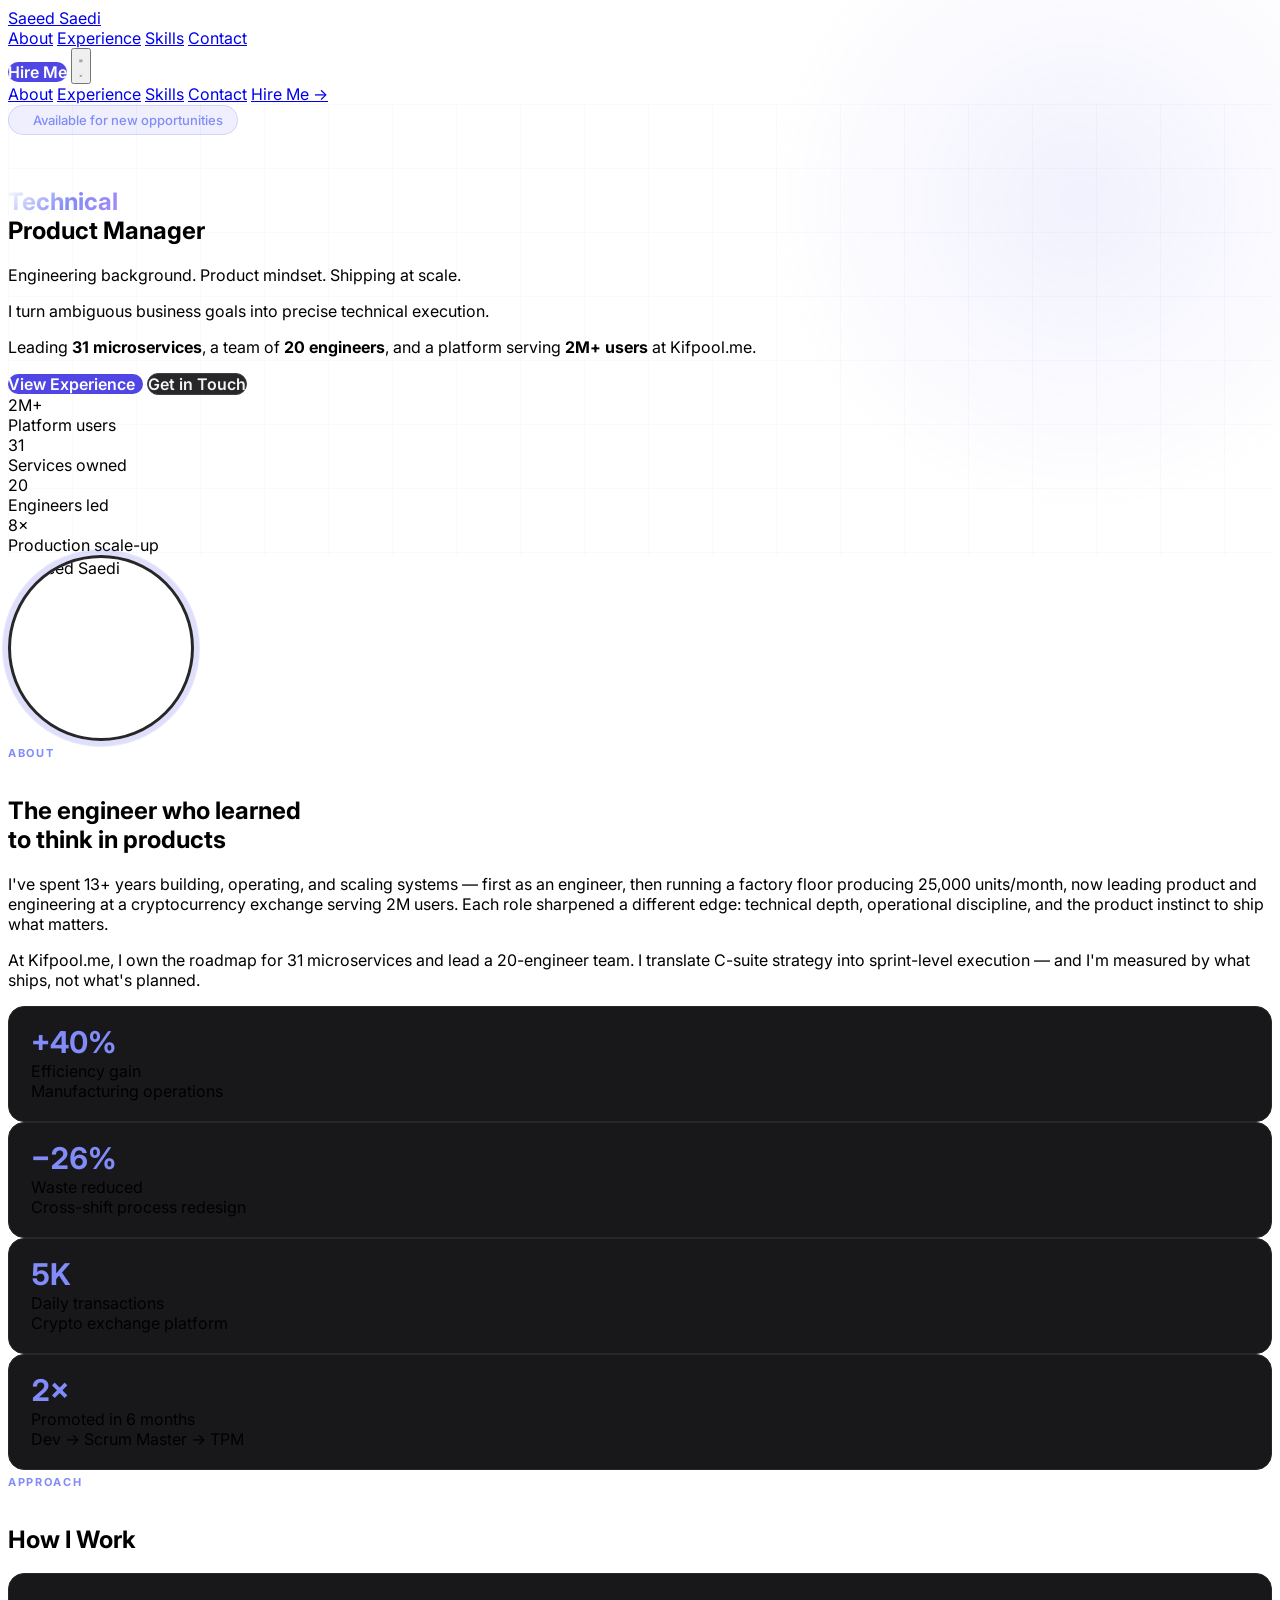
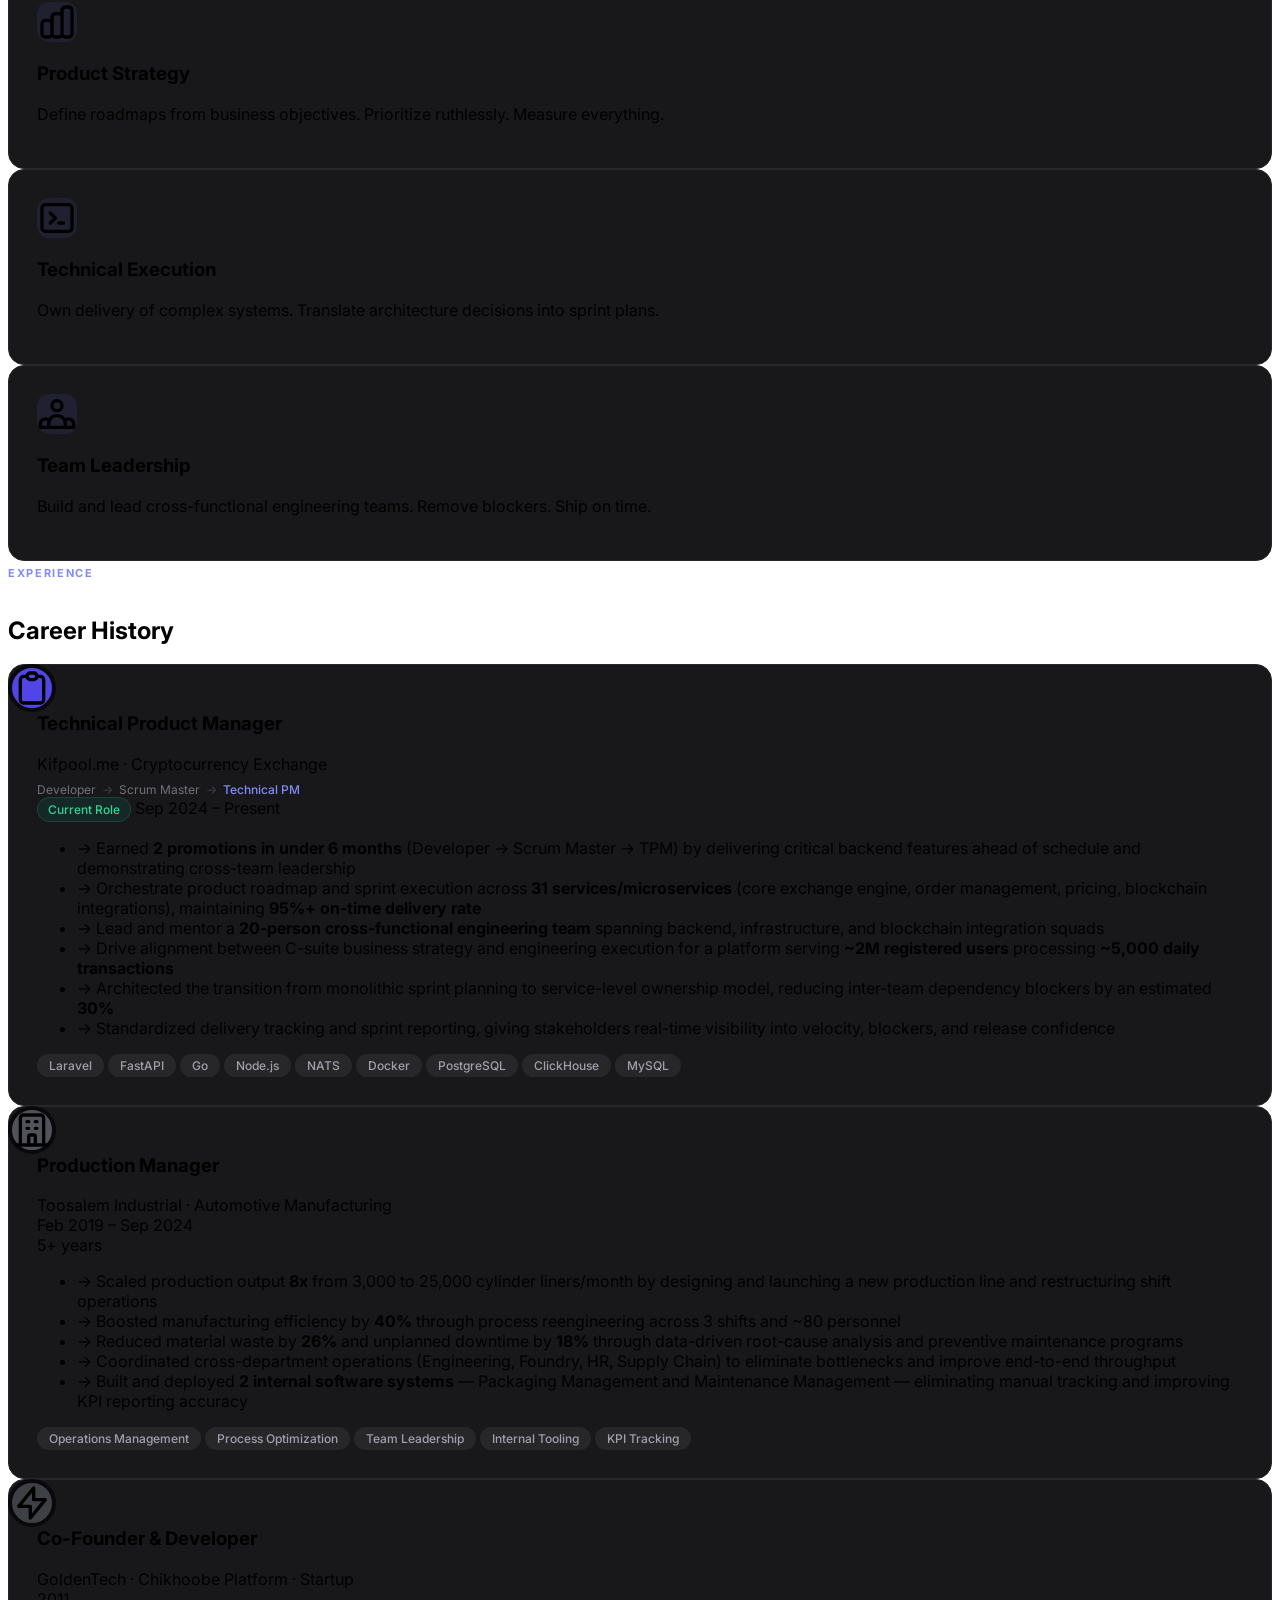
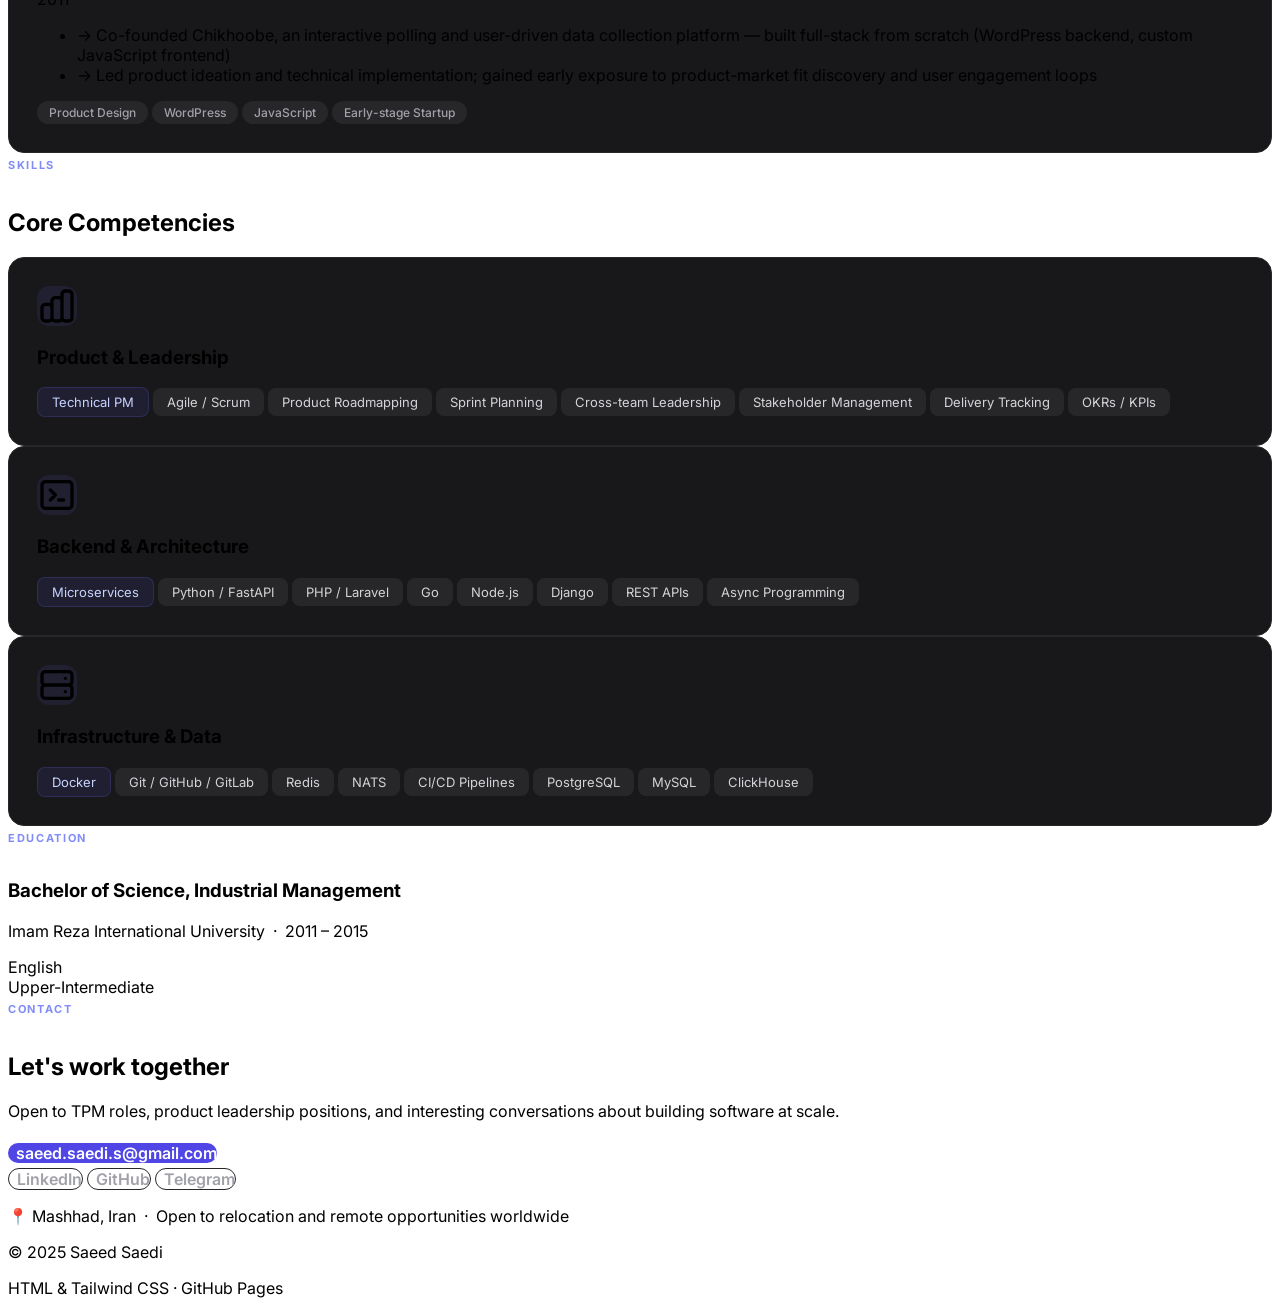
==== index.html @ b72ee727 "update content" ====
<!DOCTYPE html>
<html lang="en" class="scroll-smooth">
<head>
  <meta charset="UTF-8" />
  <meta name="viewport" content="width=device-width, initial-scale=1.0" />
  <title>Saeed Saedi — Technical Product Manager</title>

  <!-- SEO & social -->
  <meta name="description"
        content="Technical Product Manager who ships complex systems at scale. Leading 20 engineers, 31 microservices, and a 2M-user platform. Engineering fluency meets operational rigor." />
  <meta property="og:title"       content="Saeed Saedi — Technical Product Manager" />
  <meta property="og:description" content="Technical Product Manager. 31 microservices. 20 engineers. 2M+ users. Engineering depth meets operational rigor." />
  <meta property="og:image"       content="https://avatars.githubusercontent.com/u/1686285?v=4" />
  <meta property="og:url"         content="https://saeedsaedi.github.io/" />
  <meta property="og:type"        content="website" />
  <meta name="twitter:card"       content="summary_large_image" />
  <meta name="twitter:title"      content="Saeed Saedi — Technical Product Manager" />
  <meta name="twitter:description"content="Technical Product Manager. 31 microservices. 20 engineers. 2M+ users. Engineering depth meets operational rigor." />
  <meta name="twitter:image"      content="https://avatars.githubusercontent.com/u/1686285?v=4" />
  <link rel="icon" href="https://avatars.githubusercontent.com/u/1686285?v=4" />

  <!-- Google Fonts: Inter -->
  <link rel="preconnect" href="https://fonts.googleapis.com" />
  <link rel="preconnect" href="https://fonts.gstatic.com" crossorigin />
  <link href="https://fonts.googleapis.com/css2?family=Inter:wght@300;400;500;600;700;800&display=swap"
        rel="stylesheet" />

  <!-- Tailwind CSS (CDN) -->
  <script src="https://cdn.tailwindcss.com"></script>
  <script>
    tailwind.config = {
      theme: {
        extend: {
          fontFamily: { sans: ['Inter', 'system-ui', 'sans-serif'] },
        },
      },
    };
  </script>

  <!-- Custom styles -->
  <link rel="stylesheet" href="style.css" />

  <!-- Structured data -->
  <script type="application/ld+json">
  {
    "@context": "https://schema.org",
    "@type": "Person",
    "name": "Saeed Saedi",
    "jobTitle": "Technical Product Manager",
    "url": "https://saeedsaedi.github.io",
    "image": "https://avatars.githubusercontent.com/u/1686285?v=4",
    "email": "saeed.saedi.s@gmail.com",
    "sameAs": [
      "https://www.linkedin.com/in/saeedsaedi/",
      "https://github.com/SaeedSaedi",
      "https://t.me/SaeedSaedi"
    ],
    "worksFor": {
      "@type": "Organization",
      "name": "Kifpool.me"
    },
    "alumniOf": {
      "@type": "EducationalOrganization",
      "name": "Imam Reza International University"
    },
    "knowsAbout": ["Technical Product Management", "Microservices Architecture", "Agile", "Scrum", "Cross-functional Team Leadership"]
  }
  </script>
</head>

<body class="bg-zinc-950 text-zinc-100">

  <!-- ══════════════════════════════════════════════
       NAV
       ══════════════════════════════════════════════ -->
  <nav class="fixed top-0 left-0 right-0 z-50 nav-blur bg-zinc-950/80 border-b border-zinc-800/60">
    <div class="max-w-6xl mx-auto px-6 py-4 flex items-center justify-between">

      <a href="#" class="font-semibold text-zinc-100 tracking-tight hover:text-white transition-colors">
        Saeed Saedi
      </a>

      <!-- Desktop links -->
      <div class="hidden md:flex items-center gap-8 text-sm text-zinc-400">
        <a href="#about"      class="nav-link hover:text-white transition-colors">About</a>
        <a href="#experience" class="nav-link hover:text-white transition-colors">Experience</a>
        <a href="#skills"     class="nav-link hover:text-white transition-colors">Skills</a>
        <a href="#contact"    class="nav-link hover:text-white transition-colors">Contact</a>
      </div>

      <!-- Nav CTA -->
      <a href="mailto:saeed.saedi.s@gmail.com"
         class="btn btn-primary hidden md:inline-flex px-4 py-2 text-sm">
        Hire Me
      </a>

      <!-- Mobile hamburger -->
      <button id="mobile-btn" aria-label="Toggle menu" aria-expanded="false"
              class="md:hidden text-zinc-400 hover:text-white transition-colors p-1">
        <svg id="icon-open" class="w-5 h-5" fill="none" stroke="currentColor" viewBox="0 0 24 24">
          <path stroke-linecap="round" stroke-linejoin="round" stroke-width="2" d="M4 6h16M4 12h16M4 18h16"/>
        </svg>
        <svg id="icon-close" class="w-5 h-5 hidden" fill="none" stroke="currentColor" viewBox="0 0 24 24">
          <path stroke-linecap="round" stroke-linejoin="round" stroke-width="2" d="M6 18L18 6M6 6l12 12"/>
        </svg>
      </button>
    </div>

    <!-- Mobile menu dropdown -->
    <div id="mobile-menu"
         class="hidden md:hidden border-t border-zinc-800/60 px-6 py-5 flex flex-col gap-4 text-sm">
      <a href="#about"      class="text-zinc-400 hover:text-white transition-colors">About</a>
      <a href="#experience" class="text-zinc-400 hover:text-white transition-colors">Experience</a>
      <a href="#skills"     class="text-zinc-400 hover:text-white transition-colors">Skills</a>
      <a href="#contact"    class="text-zinc-400 hover:text-white transition-colors">Contact</a>
      <a href="mailto:saeed.saedi.s@gmail.com" class="text-indigo-400 font-medium">Hire Me →</a>
    </div>
  </nav>


  <!-- ══════════════════════════════════════════════
       HERO
       ══════════════════════════════════════════════ -->
  <section class="hero-grid relative min-h-screen flex flex-col justify-center overflow-hidden pt-20 pb-24 px-6">
    <div class="hero-glow" aria-hidden="true"></div>

    <div class="max-w-6xl mx-auto w-full relative z-10">
      <div class="max-w-4xl">

        <!-- Availability badge -->
        <div class="avail-badge">
          <span class="w-2 h-2 rounded-full bg-indigo-400 flex-shrink-0 pulse-dot"></span>
          Available for new opportunities
        </div>

        <!-- Headline -->
        <h1 class="text-5xl sm:text-6xl md:text-7xl font-extrabold tracking-tight leading-[1.04] mb-6">
          <span class="gradient-text">Technical</span><br />Product Manager
        </h1>

        <p class="text-xl md:text-2xl text-zinc-400 font-light mb-3 max-w-2xl leading-relaxed">
          Engineering background. Product mindset. Shipping at scale.
        </p>
        <p class="text-base text-zinc-400 mb-4 max-w-xl leading-relaxed">
          I turn ambiguous business goals into precise technical execution.
        </p>
        <p class="text-base text-zinc-500 mb-10 max-w-xl leading-relaxed">
          Leading <strong class="text-zinc-300 font-medium">31 microservices</strong>, a team of
          <strong class="text-zinc-300 font-medium">20 engineers</strong>, and a platform serving
          <strong class="text-zinc-300 font-medium">2M+ users</strong> at Kifpool.me.
        </p>

        <!-- CTAs -->
        <div class="flex flex-wrap gap-3 mb-16">
          <a href="#experience" class="btn btn-primary px-6 py-3 text-sm">
            View Experience
            <svg class="w-4 h-4" fill="none" stroke="currentColor" viewBox="0 0 24 24">
              <path stroke-linecap="round" stroke-linejoin="round" stroke-width="2" d="M19 9l-7 7-7-7"/>
            </svg>
          </a>
          <a href="mailto:saeed.saedi.s@gmail.com" class="btn btn-secondary px-6 py-3 text-sm">
            Get in Touch
          </a>
        </div>

        <!-- Hero stats bar -->
        <div class="grid grid-cols-2 sm:grid-cols-4 gap-8 pt-8 border-t border-zinc-800/70">
          <div>
            <div class="text-3xl md:text-4xl font-bold text-white tabular-nums">2M+</div>
            <div class="text-sm text-zinc-500 mt-1">Platform users</div>
          </div>
          <div>
            <div class="text-3xl md:text-4xl font-bold text-white tabular-nums">31</div>
            <div class="text-sm text-zinc-500 mt-1">Services owned</div>
          </div>
          <div>
            <div class="text-3xl md:text-4xl font-bold text-white tabular-nums">20</div>
            <div class="text-sm text-zinc-500 mt-1">Engineers led</div>
          </div>
          <div>
            <div class="text-3xl md:text-4xl font-bold text-white tabular-nums">8×</div>
            <div class="text-sm text-zinc-500 mt-1">Production scale-up</div>
          </div>
        </div>

      </div>
    </div>

    <!-- Scroll hint -->
    <div class="scroll-indicator" aria-hidden="true">
      <svg class="w-6 h-6" fill="none" stroke="currentColor" viewBox="0 0 24 24">
        <path stroke-linecap="round" stroke-linejoin="round" stroke-width="1.5" d="M19 9l-7 7-7-7"/>
      </svg>
    </div>
  </section>


  <!-- ══════════════════════════════════════════════
       ABOUT
       ══════════════════════════════════════════════ -->
  <section id="about" class="py-24 px-6">
    <div class="max-w-6xl mx-auto">

      <!-- Photo + Bio -->
      <div class="flex flex-col md:flex-row gap-10 md:gap-16 items-start mb-14">

        <!-- Profile photo -->
        <div class="fade-in flex-shrink-0">
          <img src="https://avatars.githubusercontent.com/u/1686285?v=4"
               alt="Saeed Saedi"
               width="180" height="180"
               class="profile-photo"
               loading="lazy"
               decoding="async" />
        </div>

        <!-- Bio text -->
        <div class="fade-in">
          <div class="section-label">About</div>
          <h2 class="text-3xl md:text-4xl font-bold mb-6 leading-tight">
            The engineer who learned<br class="hidden md:block" />
            to think in products
          </h2>
          <p class="text-zinc-400 text-lg leading-relaxed mb-4">
            I've spent 13+ years building, operating, and scaling systems — first as an engineer,
            then running a factory floor producing 25,000 units/month, now leading product and
            engineering at a cryptocurrency exchange serving 2M users. Each role sharpened a
            different edge: technical depth, operational discipline, and the product instinct to
            ship what matters.
          </p>
          <p class="text-zinc-400 text-lg leading-relaxed">
            At Kifpool.me, I own the roadmap for 31 microservices and lead a 20-engineer team.
            I translate C-suite strategy into sprint-level execution — and I'm measured by what
            ships, not what's planned.
          </p>
        </div>
      </div>

      <!-- Metric cards -->
      <div class="grid grid-cols-2 md:grid-cols-4 gap-4 fade-in">
        <div class="card card--compact">
          <div class="metric-num">+40%</div>
          <div class="text-sm font-medium text-zinc-200 mb-0.5">Efficiency gain</div>
          <div class="text-xs text-zinc-500">Manufacturing operations</div>
        </div>
        <div class="card card--compact">
          <div class="metric-num">−26%</div>
          <div class="text-sm font-medium text-zinc-200 mb-0.5">Waste reduced</div>
          <div class="text-xs text-zinc-500">Cross-shift process redesign</div>
        </div>
        <div class="card card--compact">
          <div class="metric-num">5K</div>
          <div class="text-sm font-medium text-zinc-200 mb-0.5">Daily transactions</div>
          <div class="text-xs text-zinc-500">Crypto exchange platform</div>
        </div>
        <div class="card card--compact">
          <div class="metric-num">2×</div>
          <div class="text-sm font-medium text-zinc-200 mb-0.5">Promoted in 6 months</div>
          <div class="text-xs text-zinc-500">Dev → Scrum Master → TPM</div>
        </div>
      </div>

    </div>
  </section>


  <!-- ══════════════════════════════════════════════
       HOW I WORK
       ══════════════════════════════════════════════ -->
  <section class="py-20 px-6 border-t border-zinc-800/50">
    <div class="max-w-6xl mx-auto">

      <div class="fade-in mb-12">
        <div class="section-label">Approach</div>
        <h2 class="text-3xl md:text-4xl font-bold">How I Work</h2>
      </div>

      <div class="grid md:grid-cols-3 gap-6">

        <div class="fade-in card">
          <div class="skill-icon">
            <svg class="w-5 h-5 text-indigo-400" fill="none" stroke="currentColor" viewBox="0 0 24 24">
              <path stroke-linecap="round" stroke-linejoin="round" stroke-width="2"
                d="M9 19v-6a2 2 0 00-2-2H5a2 2 0 00-2 2v6a2 2 0 002 2h2a2 2 0 002-2zm0 0V9a2 2 0 012-2h2a2 2 0 012 2v10m-6 0a2 2 0 002 2h2a2 2 0 002-2m0 0V5a2 2 0 012-2h2a2 2 0 012 2v14a2 2 0 01-2 2h-2a2 2 0 01-2-2z"/>
            </svg>
          </div>
          <h3 class="text-base font-semibold text-white mb-2">Product Strategy</h3>
          <p class="text-zinc-400 text-sm leading-relaxed">
            Define roadmaps from business objectives. Prioritize ruthlessly. Measure everything.
          </p>
        </div>

        <div class="fade-in card">
          <div class="skill-icon">
            <svg class="w-5 h-5 text-indigo-400" fill="none" stroke="currentColor" viewBox="0 0 24 24">
              <path stroke-linecap="round" stroke-linejoin="round" stroke-width="2"
                d="M8 9l3 3-3 3m5 0h3M5 20h14a2 2 0 002-2V6a2 2 0 00-2-2H5a2 2 0 00-2 2v12a2 2 0 002 2z"/>
            </svg>
          </div>
          <h3 class="text-base font-semibold text-white mb-2">Technical Execution</h3>
          <p class="text-zinc-400 text-sm leading-relaxed">
            Own delivery of complex systems. Translate architecture decisions into sprint plans.
          </p>
        </div>

        <div class="fade-in card">
          <div class="skill-icon">
            <svg class="w-5 h-5 text-indigo-400" fill="none" stroke="currentColor" viewBox="0 0 24 24">
              <path stroke-linecap="round" stroke-linejoin="round" stroke-width="2"
                d="M17 20h5v-2a3 3 0 00-5.356-1.857M17 20H7m10 0v-2c0-.656-.126-1.283-.356-1.857M7 20H2v-2a3 3 0 015.356-1.857M7 20v-2c0-.656.126-1.283.356-1.857m0 0a5.002 5.002 0 019.288 0M15 7a3 3 0 11-6 0 3 3 0 016 0z"/>
            </svg>
          </div>
          <h3 class="text-base font-semibold text-white mb-2">Team Leadership</h3>
          <p class="text-zinc-400 text-sm leading-relaxed">
            Build and lead cross-functional engineering teams. Remove blockers. Ship on time.
          </p>
        </div>

      </div>
    </div>
  </section>


  <!-- ══════════════════════════════════════════════
       EXPERIENCE
       ══════════════════════════════════════════════ -->
  <section id="experience" class="py-24 px-6 border-y border-zinc-800/50 bg-zinc-900/20">
    <div class="max-w-6xl mx-auto">

      <div class="fade-in mb-16">
        <div class="section-label">Experience</div>
        <h2 class="text-3xl md:text-4xl font-bold">Career History</h2>
      </div>

      <!-- Timeline wrapper -->
      <div class="relative">

        <!-- Vertical connector line (desktop only) -->
        <div class="absolute left-5 top-5 bottom-5 w-px bg-gradient-to-b from-indigo-700 via-zinc-700 to-transparent hidden sm:block"
             aria-hidden="true"></div>

        <div class="space-y-8">

          <!-- ── Role 1 · Technical Product Manager · Kifpool.me ── -->
          <div class="fade-in relative sm:pl-16">

            <!-- Timeline dot -->
            <div class="timeline-dot timeline-dot--active hidden sm:flex">
              <svg class="w-4 h-4 text-white" fill="none" stroke="currentColor" viewBox="0 0 24 24">
                <path stroke-linecap="round" stroke-linejoin="round" stroke-width="2"
                  d="M9 5H7a2 2 0 00-2 2v12a2 2 0 002 2h10a2 2 0 002-2V7a2 2 0 00-2-2h-2
                     M9 5a2 2 0 002 2h2a2 2 0 002-2
                     M9 5a2 2 0 012-2h2a2 2 0 012 2"/>
              </svg>
            </div>

            <div class="card">
              <!-- Card header -->
              <div class="flex flex-wrap items-start justify-between gap-4 mb-2">
                <div>
                  <h3 class="text-xl font-bold text-white">Technical Product Manager</h3>
                  <div class="flex flex-wrap items-center gap-2 mt-1">
                    <span class="text-indigo-400 font-semibold">Kifpool.me</span>
                    <span class="text-zinc-700">·</span>
                    <span class="text-zinc-500 text-sm">Cryptocurrency Exchange</span>
                  </div>
                  <!-- Promotion track -->
                  <div class="promo-track">
                    <span class="promo-step">Developer</span>
                    <span class="promo-arrow">→</span>
                    <span class="promo-step">Scrum Master</span>
                    <span class="promo-arrow">→</span>
                    <span class="promo-step promo-step--active">Technical PM</span>
                  </div>
                </div>
                <div class="flex flex-col items-end gap-1.5 flex-shrink-0">
                  <span class="badge-current">Current Role</span>
                  <span class="text-zinc-500 text-sm">Sep 2024 – Present</span>
                </div>
              </div>

              <!-- Bullets -->
              <ul class="space-y-3 mt-6 mb-6">
                <li class="flex gap-3 text-zinc-400 text-sm leading-relaxed">
                  <span class="text-indigo-400 flex-shrink-0 mt-0.5">→</span>
                  <span>Earned <strong class="text-zinc-200 font-medium">2 promotions in under 6 months</strong>
                    (Developer → Scrum Master → TPM) by delivering critical backend features ahead
                    of schedule and demonstrating cross-team leadership</span>
                </li>
                <li class="flex gap-3 text-zinc-400 text-sm leading-relaxed">
                  <span class="text-indigo-400 flex-shrink-0 mt-0.5">→</span>
                  <span>Orchestrate product roadmap and sprint execution across
                    <strong class="text-zinc-200 font-medium">31 services/microservices</strong> (core
                    exchange engine, order management, pricing, blockchain integrations), maintaining
                    <strong class="text-zinc-200 font-medium">95%+ on-time delivery rate</strong></span>
                </li>
                <li class="flex gap-3 text-zinc-400 text-sm leading-relaxed">
                  <span class="text-indigo-400 flex-shrink-0 mt-0.5">→</span>
                  <span>Lead and mentor a <strong class="text-zinc-200 font-medium">20-person
                    cross-functional engineering team</strong> spanning backend, infrastructure,
                    and blockchain integration squads</span>
                </li>
                <li class="flex gap-3 text-zinc-400 text-sm leading-relaxed">
                  <span class="text-indigo-400 flex-shrink-0 mt-0.5">→</span>
                  <span>Drive alignment between C-suite business strategy and engineering execution
                    for a platform serving <strong class="text-zinc-200 font-medium">~2M registered
                    users</strong> processing <strong class="text-zinc-200 font-medium">~5,000
                    daily transactions</strong></span>
                </li>
                <li class="flex gap-3 text-zinc-400 text-sm leading-relaxed">
                  <span class="text-indigo-400 flex-shrink-0 mt-0.5">→</span>
                  <span>Architected the transition from monolithic sprint planning to service-level
                    ownership model, reducing inter-team dependency blockers by an estimated
                    <strong class="text-zinc-200 font-medium">30%</strong></span>
                </li>
                <li class="flex gap-3 text-zinc-400 text-sm leading-relaxed">
                  <span class="text-indigo-400 flex-shrink-0 mt-0.5">→</span>
                  <span>Standardized delivery tracking and sprint reporting, giving stakeholders
                    real-time visibility into velocity, blockers, and release confidence</span>
                </li>
              </ul>

              <!-- Tech tags -->
              <div class="flex flex-wrap gap-2">
                <span class="tag">Laravel</span>
                <span class="tag">FastAPI</span>
                <span class="tag">Go</span>
                <span class="tag">Node.js</span>
                <span class="tag">NATS</span>
                <span class="tag">Docker</span>
                <span class="tag">PostgreSQL</span>
                <span class="tag">ClickHouse</span>
                <span class="tag">MySQL</span>
              </div>
            </div>
          </div>

          <!-- ── Role 2 · Production Manager · Toosalem ── -->
          <div class="fade-in relative sm:pl-16">

            <div class="timeline-dot timeline-dot--past hidden sm:flex">
              <svg class="w-4 h-4 text-white" fill="none" stroke="currentColor" viewBox="0 0 24 24">
                <path stroke-linecap="round" stroke-linejoin="round" stroke-width="2"
                  d="M19 21V5a2 2 0 00-2-2H7a2 2 0 00-2 2v16m14 0h2m-2 0h-5m-9 0H3m2 0h5
                     M9 7h1m-1 4h1m4-4h1m-1 4h1m-5 10v-5a1 1 0 011-1h2a1 1 0 011 1v5m-4 0h4"/>
              </svg>
            </div>

            <div class="card">
              <div class="flex flex-wrap items-start justify-between gap-4 mb-6">
                <div>
                  <h3 class="text-xl font-bold text-white">Production Manager</h3>
                  <div class="flex flex-wrap items-center gap-2 mt-1">
                    <span class="text-zinc-200 font-semibold">Toosalem Industrial</span>
                    <span class="text-zinc-700">·</span>
                    <span class="text-zinc-500 text-sm">Automotive Manufacturing</span>
                  </div>
                </div>
                <div class="text-right flex-shrink-0">
                  <div class="text-zinc-400 text-sm">Feb 2019 – Sep 2024</div>
                  <div class="text-zinc-600 text-xs mt-0.5">5+ years</div>
                </div>
              </div>

              <ul class="space-y-3 mb-6">
                <li class="flex gap-3 text-zinc-400 text-sm leading-relaxed">
                  <span class="text-zinc-500 flex-shrink-0 mt-0.5">→</span>
                  <span>Scaled production output <strong class="text-zinc-200 font-medium">8x</strong>
                    from 3,000 to 25,000 cylinder liners/month by designing and launching a new
                    production line and restructuring shift operations</span>
                </li>
                <li class="flex gap-3 text-zinc-400 text-sm leading-relaxed">
                  <span class="text-zinc-500 flex-shrink-0 mt-0.5">→</span>
                  <span>Boosted manufacturing efficiency by
                    <strong class="text-zinc-200 font-medium">40%</strong> through process
                    reengineering across 3 shifts and ~80 personnel</span>
                </li>
                <li class="flex gap-3 text-zinc-400 text-sm leading-relaxed">
                  <span class="text-zinc-500 flex-shrink-0 mt-0.5">→</span>
                  <span>Reduced material waste by <strong class="text-zinc-200 font-medium">26%</strong>
                    and unplanned downtime by <strong class="text-zinc-200 font-medium">18%</strong>
                    through data-driven root-cause analysis and preventive maintenance programs</span>
                </li>
                <li class="flex gap-3 text-zinc-400 text-sm leading-relaxed">
                  <span class="text-zinc-500 flex-shrink-0 mt-0.5">→</span>
                  <span>Coordinated cross-department operations (Engineering, Foundry, HR, Supply Chain)
                    to eliminate bottlenecks and improve end-to-end throughput</span>
                </li>
                <li class="flex gap-3 text-zinc-400 text-sm leading-relaxed">
                  <span class="text-zinc-500 flex-shrink-0 mt-0.5">→</span>
                  <span>Built and deployed <strong class="text-zinc-200 font-medium">2 internal
                    software systems</strong> — Packaging Management and Maintenance Management —
                    eliminating manual tracking and improving KPI reporting accuracy</span>
                </li>
              </ul>

              <div class="flex flex-wrap gap-2">
                <span class="tag">Operations Management</span>
                <span class="tag">Process Optimization</span>
                <span class="tag">Team Leadership</span>
                <span class="tag">Internal Tooling</span>
                <span class="tag">KPI Tracking</span>
              </div>
            </div>
          </div>

          <!-- ── Role 3 · Co-Founder · GoldenTech / Chikhoobe ── -->
          <div class="fade-in relative sm:pl-16">

            <div class="timeline-dot timeline-dot--old hidden sm:flex">
              <svg class="w-4 h-4 text-zinc-300" fill="none" stroke="currentColor" viewBox="0 0 24 24">
                <path stroke-linecap="round" stroke-linejoin="round" stroke-width="2"
                  d="M13 10V3L4 14h7v7l9-11h-7z"/>
              </svg>
            </div>

            <div class="card">
              <div class="flex flex-wrap items-start justify-between gap-4 mb-6">
                <div>
                  <h3 class="text-xl font-bold text-white">Co-Founder &amp; Developer</h3>
                  <div class="flex flex-wrap items-center gap-2 mt-1">
                    <span class="text-zinc-200 font-semibold">GoldenTech</span>
                    <span class="text-zinc-700">·</span>
                    <span class="text-zinc-500 text-sm">Chikhoobe Platform · Startup</span>
                  </div>
                </div>
                <div class="text-zinc-500 text-sm flex-shrink-0">2011</div>
              </div>

              <ul class="space-y-3 mb-6">
                <li class="flex gap-3 text-zinc-400 text-sm leading-relaxed">
                  <span class="text-zinc-600 flex-shrink-0 mt-0.5">→</span>
                  <span>Co-founded Chikhoobe, an interactive polling and user-driven data collection
                    platform — built full-stack from scratch (WordPress backend, custom JavaScript frontend)</span>
                </li>
                <li class="flex gap-3 text-zinc-400 text-sm leading-relaxed">
                  <span class="text-zinc-600 flex-shrink-0 mt-0.5">→</span>
                  <span>Led product ideation and technical implementation; gained early exposure to
                    product-market fit discovery and user engagement loops</span>
                </li>
              </ul>

              <div class="flex flex-wrap gap-2">
                <span class="tag">Product Design</span>
                <span class="tag">WordPress</span>
                <span class="tag">JavaScript</span>
                <span class="tag">Early-stage Startup</span>
              </div>
            </div>
          </div>


        </div>
      </div>
    </div>
  </section>


  <!-- ══════════════════════════════════════════════
       SKILLS
       ══════════════════════════════════════════════ -->
  <section id="skills" class="py-24 px-6">
    <div class="max-w-6xl mx-auto">

      <div class="fade-in mb-14">
        <div class="section-label">Skills</div>
        <h2 class="text-3xl md:text-4xl font-bold">Core Competencies</h2>
      </div>

      <div class="grid md:grid-cols-2 lg:grid-cols-3 gap-6">

        <!-- Product & Leadership -->
        <div class="fade-in card">
          <div class="skill-icon">
            <svg class="w-5 h-5 text-indigo-400" fill="none" stroke="currentColor" viewBox="0 0 24 24">
              <path stroke-linecap="round" stroke-linejoin="round" stroke-width="2"
                d="M9 19v-6a2 2 0 00-2-2H5a2 2 0 00-2 2v6a2 2 0 002 2h2a2 2 0 002-2zm0 0V9a2 2 0 012-2h2a2 2 0 012 2v10m-6 0a2 2 0 002 2h2a2 2 0 002-2m0 0V5a2 2 0 012-2h2a2 2 0 012 2v14a2 2 0 01-2 2h-2a2 2 0 01-2-2z"/>
            </svg>
          </div>
          <h3 class="text-sm font-semibold text-white uppercase tracking-wide mb-4">
            Product &amp; Leadership
          </h3>
          <div class="flex flex-wrap gap-2">
            <span class="skill-pill skill-pill--accent">Technical PM</span>
            <span class="skill-pill">Agile / Scrum</span>
            <span class="skill-pill">Product Roadmapping</span>
            <span class="skill-pill">Sprint Planning</span>
            <span class="skill-pill">Cross-team Leadership</span>
            <span class="skill-pill">Stakeholder Management</span>
            <span class="skill-pill">Delivery Tracking</span>
            <span class="skill-pill">OKRs / KPIs</span>
          </div>
        </div>

        <!-- Backend & Architecture -->
        <div class="fade-in card">
          <div class="skill-icon">
            <svg class="w-5 h-5 text-indigo-400" fill="none" stroke="currentColor" viewBox="0 0 24 24">
              <path stroke-linecap="round" stroke-linejoin="round" stroke-width="2"
                d="M8 9l3 3-3 3m5 0h3M5 20h14a2 2 0 002-2V6a2 2 0 00-2-2H5a2 2 0 00-2 2v12a2 2 0 002 2z"/>
            </svg>
          </div>
          <h3 class="text-sm font-semibold text-white uppercase tracking-wide mb-4">
            Backend &amp; Architecture
          </h3>
          <div class="flex flex-wrap gap-2">
            <span class="skill-pill skill-pill--accent">Microservices</span>
            <span class="skill-pill">Python / FastAPI</span>
            <span class="skill-pill">PHP / Laravel</span>
            <span class="skill-pill">Go</span>
            <span class="skill-pill">Node.js</span>
            <span class="skill-pill">Django</span>
            <span class="skill-pill">REST APIs</span>
            <span class="skill-pill">Async Programming</span>
          </div>
        </div>

        <!-- Infrastructure & Data -->
        <div class="fade-in card">
          <div class="skill-icon">
            <svg class="w-5 h-5 text-indigo-400" fill="none" stroke="currentColor" viewBox="0 0 24 24">
              <path stroke-linecap="round" stroke-linejoin="round" stroke-width="2"
                d="M5 12h14M5 12a2 2 0 01-2-2V6a2 2 0 012-2h14a2 2 0 012 2v4a2 2 0 01-2 2
                   M5 12a2 2 0 00-2 2v4a2 2 0 002 2h14a2 2 0 002-2v-4a2 2 0 00-2-2
                   m-2-4h.01M17 16h.01"/>
            </svg>
          </div>
          <h3 class="text-sm font-semibold text-white uppercase tracking-wide mb-4">
            Infrastructure &amp; Data
          </h3>
          <div class="flex flex-wrap gap-2">
            <span class="skill-pill skill-pill--accent">Docker</span>
            <span class="skill-pill">Git / GitHub / GitLab</span>
            <span class="skill-pill">Redis</span>
            <span class="skill-pill">NATS</span>
            <span class="skill-pill">CI/CD Pipelines</span>
            <span class="skill-pill">PostgreSQL</span>
            <span class="skill-pill">MySQL</span>
            <span class="skill-pill">ClickHouse</span>
          </div>
        </div>

      </div>
    </div>
  </section>


  <!-- ══════════════════════════════════════════════
       EDUCATION
       ══════════════════════════════════════════════ -->
  <section class="py-16 px-6 border-t border-zinc-800/50">
    <div class="max-w-6xl mx-auto">
      <div class="fade-in flex flex-wrap items-center justify-between gap-8">
        <div>
          <div class="section-label">Education</div>
          <h3 class="text-2xl font-bold text-white">
            Bachelor of Science, Industrial Management
          </h3>
          <p class="text-zinc-500 mt-1.5">
            Imam Reza International University &nbsp;·&nbsp; 2011 – 2015
          </p>
        </div>
        <div class="border border-zinc-800 rounded-xl px-6 py-4 text-center">
          <div class="text-base font-semibold text-zinc-200">English</div>
          <div class="text-sm text-zinc-500 mt-0.5">Upper-Intermediate</div>
        </div>
      </div>
    </div>
  </section>


  <!-- ══════════════════════════════════════════════
       CONTACT
       ══════════════════════════════════════════════ -->
  <section id="contact" class="py-28 px-6 border-t border-zinc-800/50 bg-zinc-900/20">
    <div class="max-w-6xl mx-auto">
      <div class="fade-in max-w-2xl mx-auto text-center">

        <div class="section-label">Contact</div>
        <h2 class="text-4xl md:text-5xl font-bold mb-4 leading-tight">
          Let's work together
        </h2>
        <p class="text-zinc-400 text-lg mb-10 leading-relaxed">
          Open to TPM roles, product leadership positions, and interesting conversations
          about building software at scale.
        </p>

        <!-- Primary CTA -->
        <a href="mailto:saeed.saedi.s@gmail.com"
           class="btn btn-primary px-7 py-3.5 text-base inline-flex mb-8">
          <svg class="w-4 h-4" fill="none" stroke="currentColor" viewBox="0 0 24 24">
            <path stroke-linecap="round" stroke-linejoin="round" stroke-width="2"
              d="M3 8l7.89 5.26a2 2 0 002.22 0L21 8M5 19h14a2 2 0 002-2V7a2 2 0 00-2-2H5a2 2 0 00-2 2v10a2 2 0 002 2z"/>
          </svg>
          saeed.saedi.s@gmail.com
        </a>

        <!-- Social links -->
        <div class="flex flex-wrap justify-center gap-3 mb-8">
          <a href="https://www.linkedin.com/in/saeedsaedi/"
             target="_blank" rel="noopener noreferrer"
             class="btn btn-ghost px-5 py-2.5 text-sm">
            <svg class="w-4 h-4" fill="currentColor" viewBox="0 0 24 24">
              <path d="M20.447 20.452h-3.554v-5.569c0-1.328-.027-3.037-1.852-3.037-1.853 0-2.136 1.445-2.136 2.939v5.667H9.351V9h3.414v1.561h.046c.477-.9 1.637-1.85 3.37-1.85 3.601 0 4.267 2.37 4.267 5.455v6.286zM5.337 7.433a2.062 2.062 0 01-2.063-2.065 2.064 2.064 0 112.063 2.065zm1.782 13.019H3.555V9h3.564v11.452zM22.225 0H1.771C.792 0 0 .774 0 1.729v20.542C0 23.227.792 24 1.771 24h20.451C23.2 24 24 23.227 24 22.271V1.729C24 .774 23.2 0 22.222 0h.003z"/>
            </svg>
            LinkedIn
          </a>
          <a href="https://github.com/SaeedSaedi"
             target="_blank" rel="noopener noreferrer"
             class="btn btn-ghost px-5 py-2.5 text-sm">
            <svg class="w-4 h-4" fill="currentColor" viewBox="0 0 24 24">
              <path d="M12 0C5.374 0 0 5.373 0 12c0 5.302 3.438 9.8 8.207 11.387.599.111.793-.261.793-.577v-2.234c-3.338.726-4.033-1.416-4.033-1.416-.546-1.387-1.333-1.756-1.333-1.756-1.089-.745.083-.729.083-.729 1.205.084 1.839 1.237 1.839 1.237 1.07 1.834 2.807 1.304 3.492.997.107-.775.418-1.305.762-1.604-2.665-.305-5.467-1.334-5.467-5.931 0-1.311.469-2.381 1.236-3.221-.124-.303-.535-1.524.117-3.176 0 0 1.008-.322 3.301 1.23A11.509 11.509 0 0112 5.803c1.02.005 2.047.138 3.006.404 2.291-1.552 3.297-1.23 3.297-1.23.653 1.653.242 2.874.118 3.176.77.84 1.235 1.911 1.235 3.221 0 4.609-2.807 5.624-5.479 5.921.43.372.823 1.102.823 2.222v3.293c0 .319.192.694.801.576C20.566 21.797 24 17.3 24 12c0-6.627-5.373-12-12-12z"/>
            </svg>
            GitHub
          </a>
          <a href="https://t.me/SaeedSaedi"
             target="_blank" rel="noopener noreferrer"
             class="btn btn-ghost px-5 py-2.5 text-sm">
            <svg class="w-4 h-4" fill="currentColor" viewBox="0 0 24 24">
              <path d="M11.944 0A12 12 0 0 0 0 12a12 12 0 0 0 12 12 12 12 0 0 0 12-12A12 12 0 0 0 12 0a12 12 0 0 0-.056 0zm4.962 7.224c.1-.002.321.023.465.14a.506.506 0 0 1 .171.325c.016.093.036.306.02.472-.18 1.898-.962 6.502-1.36 8.627-.168.9-.499 1.201-.82 1.23-.696.065-1.225-.46-1.9-.902-1.056-.693-1.653-1.124-2.678-1.8-1.185-.78-.417-1.21.258-1.91.177-.184 3.247-2.977 3.307-3.23.007-.032.014-.15-.056-.212s-.174-.041-.249-.024c-.106.024-1.793 1.14-5.061 3.345-.48.33-.913.49-1.302.48-.428-.008-1.252-.241-1.865-.44-.752-.245-1.349-.374-1.297-.789.027-.216.325-.437.893-.663 3.498-1.524 5.83-2.529 6.998-3.014 3.332-1.386 4.025-1.627 4.476-1.635z"/>
            </svg>
            Telegram
          </a>
        </div>

        <p class="text-zinc-600 text-sm">📍 Mashhad, Iran &nbsp;·&nbsp; Open to relocation and remote opportunities worldwide</p>
      </div>
    </div>
  </section>


  <!-- ══════════════════════════════════════════════
       FOOTER
       ══════════════════════════════════════════════ -->
  <footer class="py-8 px-6 border-t border-zinc-800/40">
    <div class="max-w-6xl mx-auto flex flex-wrap items-center justify-between gap-4">
      <p class="text-zinc-600 text-sm">© 2025 Saeed Saedi</p>
      <p class="text-zinc-700 text-xs">HTML &amp; Tailwind CSS · GitHub Pages</p>
    </div>
  </footer>

  <script src="script.js"></script>
</body>
</html>
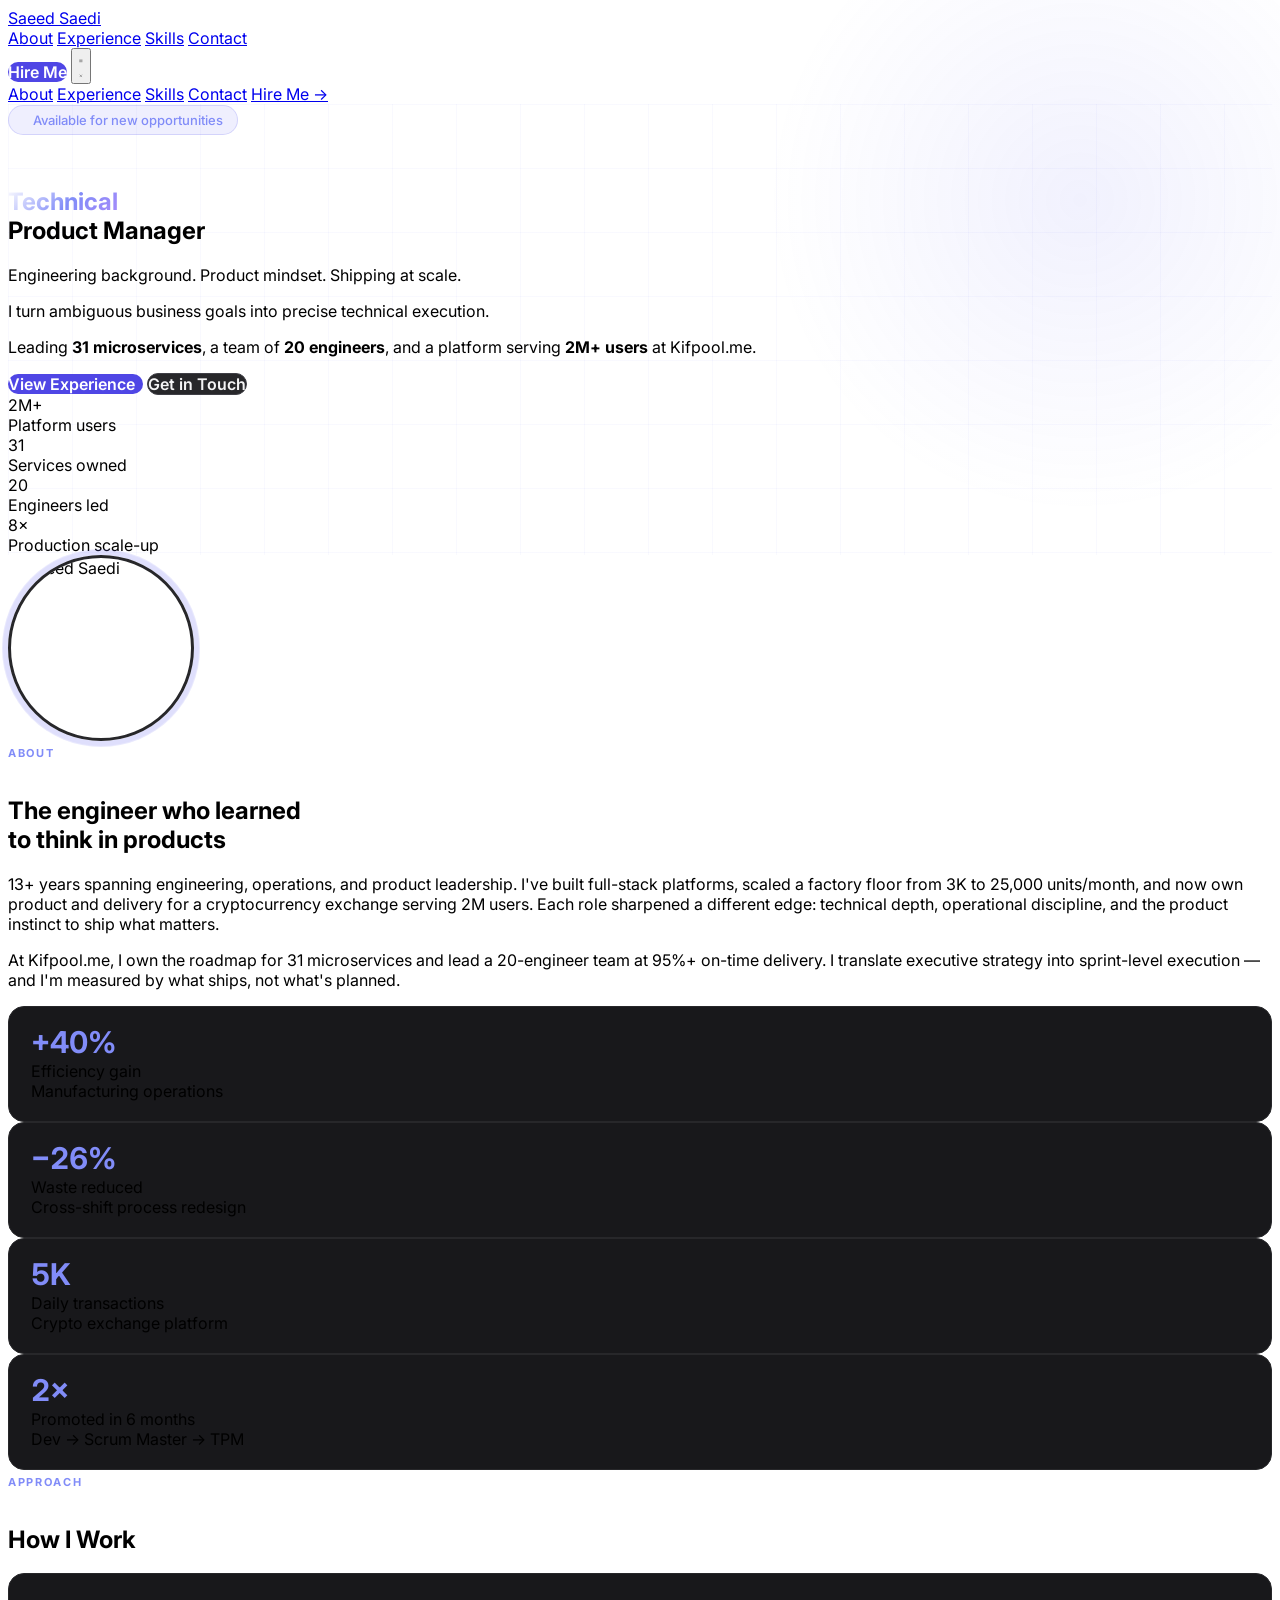
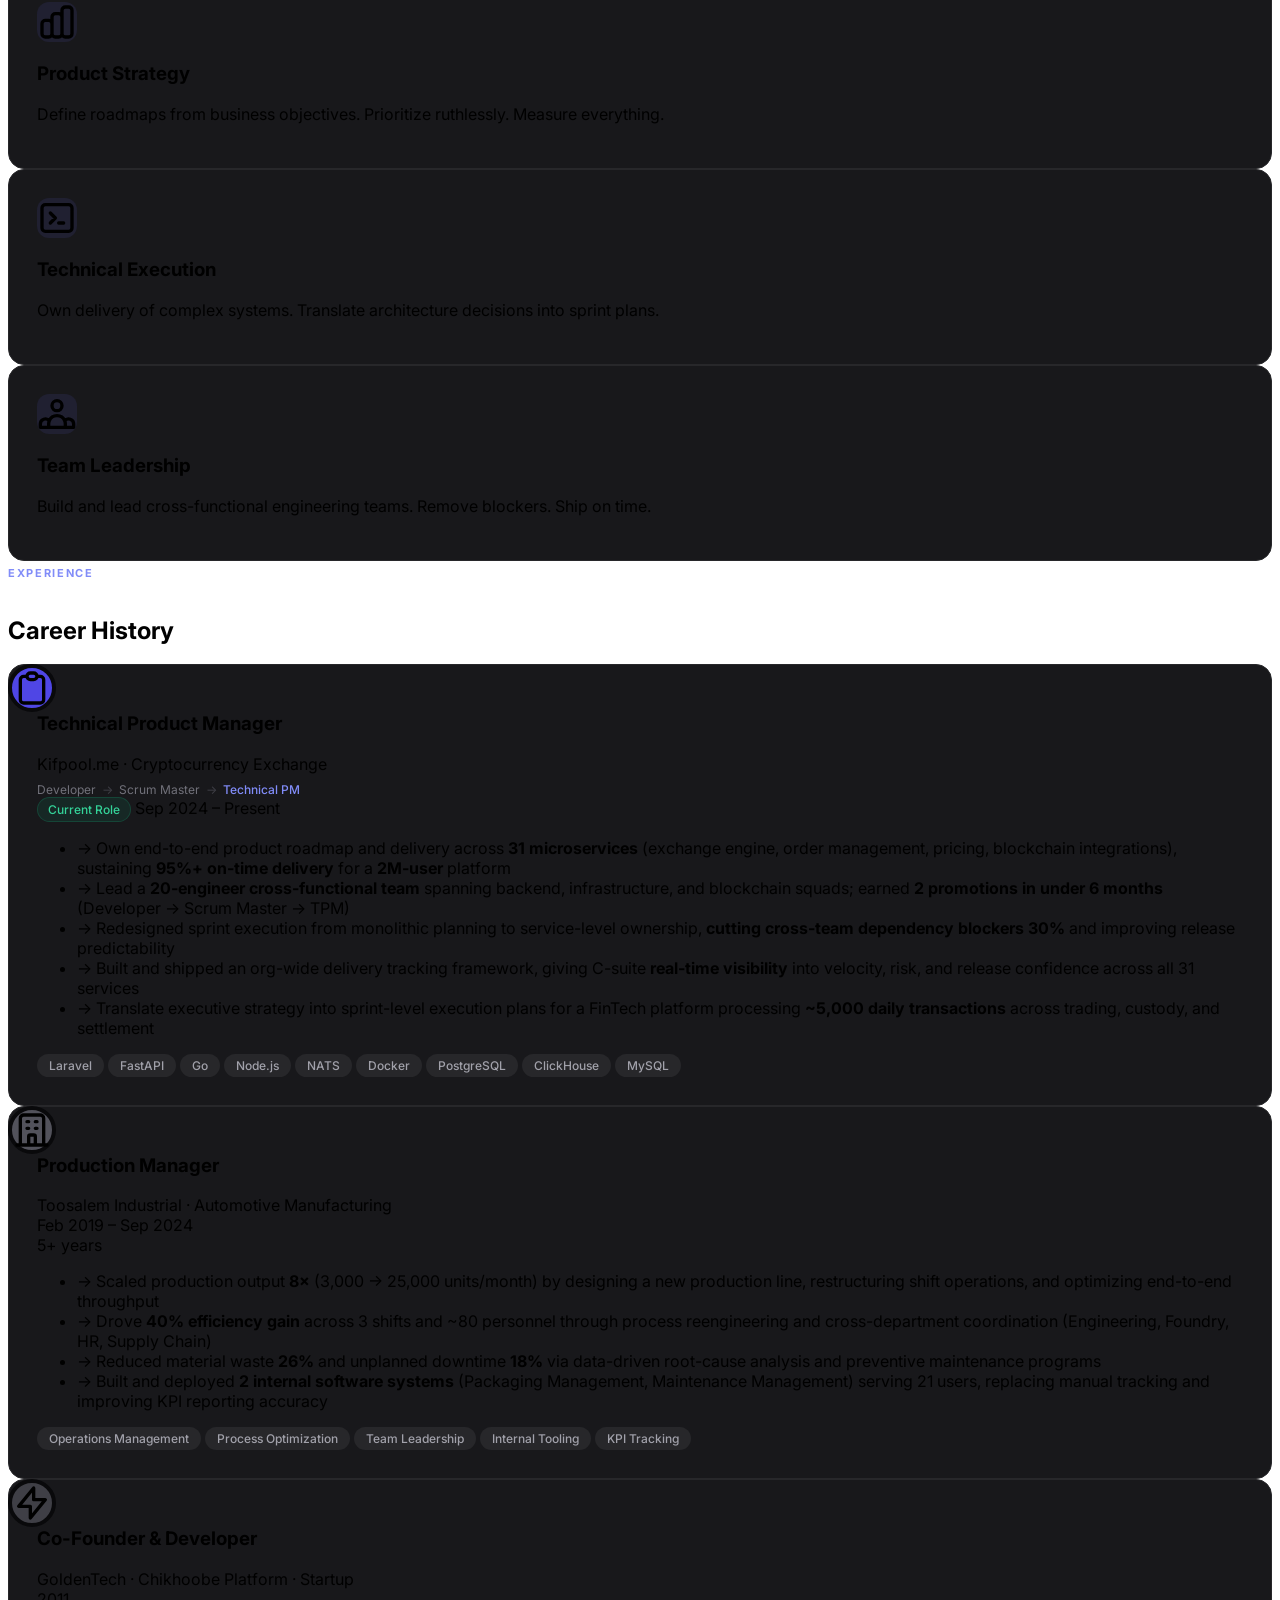
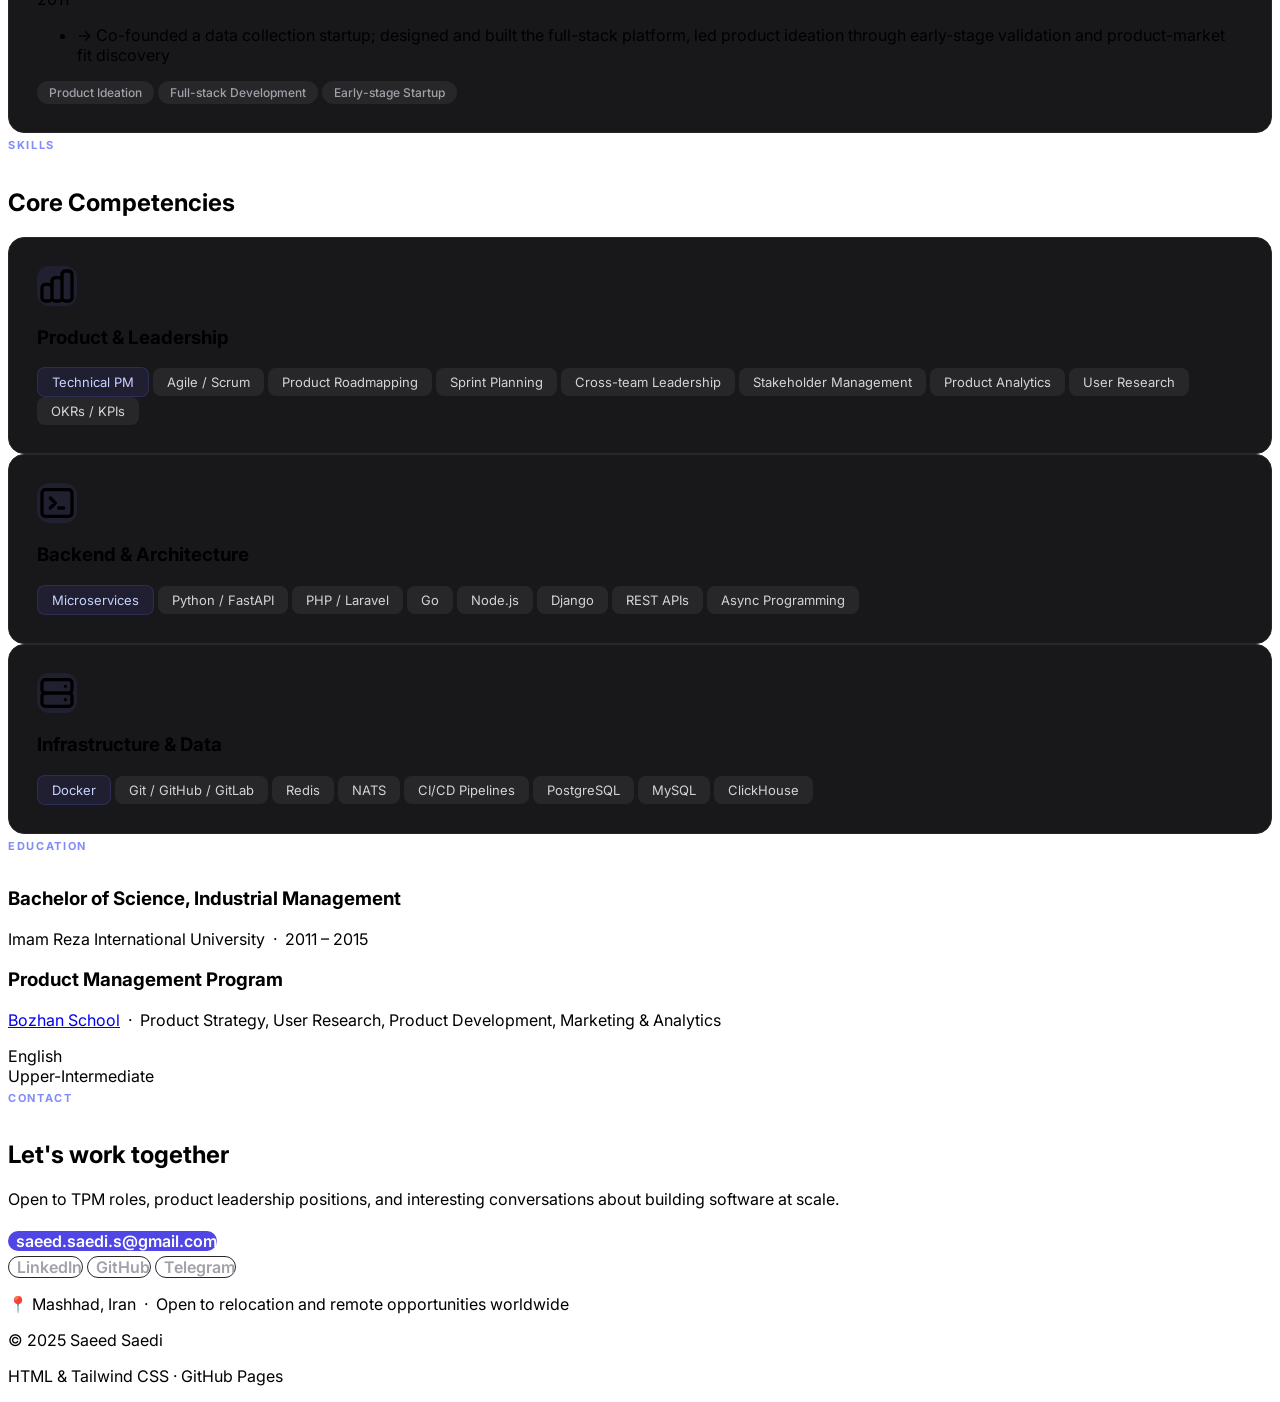
==== commit 73714458: "update resume and fix" ====
--- a/index.html
+++ b/index.html
@@ -7,15 +7,15 @@
 
   <!-- SEO & social -->
   <meta name="description"
-        content="Technical Product Manager who ships complex systems at scale. Leading 20 engineers, 31 microservices, and a 2M-user platform. Engineering fluency meets operational rigor." />
+        content="Technical Product Manager. Own roadmap and delivery for 31 microservices powering a 2M-user FinTech platform. Leading 20 engineers at 95%+ on-time delivery." />
   <meta property="og:title"       content="Saeed Saedi — Technical Product Manager" />
-  <meta property="og:description" content="Technical Product Manager. 31 microservices. 20 engineers. 2M+ users. Engineering depth meets operational rigor." />
+  <meta property="og:description" content="Technical Product Manager. 31 microservices. 20 engineers. 2M+ users. 95%+ on-time delivery." />
   <meta property="og:image"       content="https://avatars.githubusercontent.com/u/1686285?v=4" />
   <meta property="og:url"         content="https://saeedsaedi.github.io/" />
   <meta property="og:type"        content="website" />
   <meta name="twitter:card"       content="summary_large_image" />
   <meta name="twitter:title"      content="Saeed Saedi — Technical Product Manager" />
-  <meta name="twitter:description"content="Technical Product Manager. 31 microservices. 20 engineers. 2M+ users. Engineering depth meets operational rigor." />
+  <meta name="twitter:description"content="Technical Product Manager. 31 microservices. 20 engineers. 2M+ users. 95%+ on-time delivery." />
   <meta name="twitter:image"      content="https://avatars.githubusercontent.com/u/1686285?v=4" />
   <link rel="icon" href="https://avatars.githubusercontent.com/u/1686285?v=4" />
 
@@ -59,11 +59,18 @@
       "@type": "Organization",
       "name": "Kifpool.me"
     },
-    "alumniOf": {
-      "@type": "EducationalOrganization",
-      "name": "Imam Reza International University"
-    },
-    "knowsAbout": ["Technical Product Management", "Microservices Architecture", "Agile", "Scrum", "Cross-functional Team Leadership"]
+    "alumniOf": [
+      {
+        "@type": "EducationalOrganization",
+        "name": "Imam Reza International University"
+      },
+      {
+        "@type": "EducationalOrganization",
+        "name": "Bozhan School",
+        "url": "https://bozhan.school/courses/productmanagement/"
+      }
+    ],
+    "knowsAbout": ["Technical Product Management", "Microservices Architecture", "Agile", "Scrum", "Cross-functional Team Leadership", "Product Strategy", "User Research"]
   }
   </script>
 </head>
@@ -222,16 +229,16 @@
             to think in products
           </h2>
           <p class="text-zinc-400 text-lg leading-relaxed mb-4">
-            I've spent 13+ years building, operating, and scaling systems — first as an engineer,
-            then running a factory floor producing 25,000 units/month, now leading product and
-            engineering at a cryptocurrency exchange serving 2M users. Each role sharpened a
-            different edge: technical depth, operational discipline, and the product instinct to
-            ship what matters.
+            13+ years spanning engineering, operations, and product leadership. I've built
+            full-stack platforms, scaled a factory floor from 3K to 25,000 units/month, and
+            now own product and delivery for a cryptocurrency exchange serving 2M users.
+            Each role sharpened a different edge: technical depth, operational discipline,
+            and the product instinct to ship what matters.
           </p>
           <p class="text-zinc-400 text-lg leading-relaxed">
-            At Kifpool.me, I own the roadmap for 31 microservices and lead a 20-engineer team.
-            I translate C-suite strategy into sprint-level execution — and I'm measured by what
-            ships, not what's planned.
+            At Kifpool.me, I own the roadmap for 31 microservices and lead a 20-engineer
+            team at 95%+ on-time delivery. I translate executive strategy into sprint-level
+            execution — and I'm measured by what ships, not what's planned.
           </p>
         </div>
       </div>
@@ -383,40 +390,36 @@
               <ul class="space-y-3 mt-6 mb-6">
                 <li class="flex gap-3 text-zinc-400 text-sm leading-relaxed">
                   <span class="text-indigo-400 flex-shrink-0 mt-0.5">→</span>
-                  <span>Earned <strong class="text-zinc-200 font-medium">2 promotions in under 6 months</strong>
-                    (Developer → Scrum Master → TPM) by delivering critical backend features ahead
-                    of schedule and demonstrating cross-team leadership</span>
+                  <span>Own end-to-end product roadmap and delivery across
+                    <strong class="text-zinc-200 font-medium">31 microservices</strong> (exchange
+                    engine, order management, pricing, blockchain integrations), sustaining
+                    <strong class="text-zinc-200 font-medium">95%+ on-time delivery</strong> for a
+                    <strong class="text-zinc-200 font-medium">2M-user</strong> platform</span>
                 </li>
                 <li class="flex gap-3 text-zinc-400 text-sm leading-relaxed">
                   <span class="text-indigo-400 flex-shrink-0 mt-0.5">→</span>
-                  <span>Orchestrate product roadmap and sprint execution across
-                    <strong class="text-zinc-200 font-medium">31 services/microservices</strong> (core
-                    exchange engine, order management, pricing, blockchain integrations), maintaining
-                    <strong class="text-zinc-200 font-medium">95%+ on-time delivery rate</strong></span>
+                  <span>Lead a <strong class="text-zinc-200 font-medium">20-engineer cross-functional
+                    team</strong> spanning backend, infrastructure, and blockchain squads; earned
+                    <strong class="text-zinc-200 font-medium">2 promotions in under 6 months</strong>
+                    (Developer → Scrum Master → TPM)</span>
                 </li>
                 <li class="flex gap-3 text-zinc-400 text-sm leading-relaxed">
                   <span class="text-indigo-400 flex-shrink-0 mt-0.5">→</span>
-                  <span>Lead and mentor a <strong class="text-zinc-200 font-medium">20-person
-                    cross-functional engineering team</strong> spanning backend, infrastructure,
-                    and blockchain integration squads</span>
+                  <span>Redesigned sprint execution from monolithic planning to service-level
+                    ownership, <strong class="text-zinc-200 font-medium">cutting cross-team
+                    dependency blockers 30%</strong> and improving release predictability</span>
                 </li>
                 <li class="flex gap-3 text-zinc-400 text-sm leading-relaxed">
                   <span class="text-indigo-400 flex-shrink-0 mt-0.5">→</span>
-                  <span>Drive alignment between C-suite business strategy and engineering execution
-                    for a platform serving <strong class="text-zinc-200 font-medium">~2M registered
-                    users</strong> processing <strong class="text-zinc-200 font-medium">~5,000
-                    daily transactions</strong></span>
+                  <span>Built and shipped an org-wide delivery tracking framework, giving C-suite
+                    <strong class="text-zinc-200 font-medium">real-time visibility</strong> into
+                    velocity, risk, and release confidence across all 31 services</span>
                 </li>
                 <li class="flex gap-3 text-zinc-400 text-sm leading-relaxed">
                   <span class="text-indigo-400 flex-shrink-0 mt-0.5">→</span>
-                  <span>Architected the transition from monolithic sprint planning to service-level
-                    ownership model, reducing inter-team dependency blockers by an estimated
-                    <strong class="text-zinc-200 font-medium">30%</strong></span>
-                </li>
-                <li class="flex gap-3 text-zinc-400 text-sm leading-relaxed">
-                  <span class="text-indigo-400 flex-shrink-0 mt-0.5">→</span>
-                  <span>Standardized delivery tracking and sprint reporting, giving stakeholders
-                    real-time visibility into velocity, blockers, and release confidence</span>
+                  <span>Translate executive strategy into sprint-level execution plans for a FinTech
+                    platform processing <strong class="text-zinc-200 font-medium">~5,000 daily
+                    transactions</strong> across trading, custody, and settlement</span>
                 </li>
               </ul>
 
@@ -465,32 +468,27 @@
               <ul class="space-y-3 mb-6">
                 <li class="flex gap-3 text-zinc-400 text-sm leading-relaxed">
                   <span class="text-zinc-500 flex-shrink-0 mt-0.5">→</span>
-                  <span>Scaled production output <strong class="text-zinc-200 font-medium">8x</strong>
-                    from 3,000 to 25,000 cylinder liners/month by designing and launching a new
-                    production line and restructuring shift operations</span>
+                  <span>Scaled production output <strong class="text-zinc-200 font-medium">8×</strong>
+                    (3,000 → 25,000 units/month) by designing a new production line, restructuring
+                    shift operations, and optimizing end-to-end throughput</span>
                 </li>
                 <li class="flex gap-3 text-zinc-400 text-sm leading-relaxed">
                   <span class="text-zinc-500 flex-shrink-0 mt-0.5">→</span>
-                  <span>Boosted manufacturing efficiency by
-                    <strong class="text-zinc-200 font-medium">40%</strong> through process
-                    reengineering across 3 shifts and ~80 personnel</span>
+                  <span>Drove <strong class="text-zinc-200 font-medium">40% efficiency gain</strong>
+                    across 3 shifts and ~80 personnel through process reengineering and cross-department
+                    coordination (Engineering, Foundry, HR, Supply Chain)</span>
                 </li>
                 <li class="flex gap-3 text-zinc-400 text-sm leading-relaxed">
                   <span class="text-zinc-500 flex-shrink-0 mt-0.5">→</span>
-                  <span>Reduced material waste by <strong class="text-zinc-200 font-medium">26%</strong>
-                    and unplanned downtime by <strong class="text-zinc-200 font-medium">18%</strong>
-                    through data-driven root-cause analysis and preventive maintenance programs</span>
-                </li>
-                <li class="flex gap-3 text-zinc-400 text-sm leading-relaxed">
-                  <span class="text-zinc-500 flex-shrink-0 mt-0.5">→</span>
-                  <span>Coordinated cross-department operations (Engineering, Foundry, HR, Supply Chain)
-                    to eliminate bottlenecks and improve end-to-end throughput</span>
+                  <span>Reduced material waste <strong class="text-zinc-200 font-medium">26%</strong>
+                    and unplanned downtime <strong class="text-zinc-200 font-medium">18%</strong>
+                    via data-driven root-cause analysis and preventive maintenance programs</span>
                 </li>
                 <li class="flex gap-3 text-zinc-400 text-sm leading-relaxed">
                   <span class="text-zinc-500 flex-shrink-0 mt-0.5">→</span>
                   <span>Built and deployed <strong class="text-zinc-200 font-medium">2 internal
-                    software systems</strong> — Packaging Management and Maintenance Management —
-                    eliminating manual tracking and improving KPI reporting accuracy</span>
+                    software systems</strong> (Packaging Management, Maintenance Management) serving
+                    21 users, replacing manual tracking and improving KPI reporting accuracy</span>
                 </li>
               </ul>
 
@@ -530,20 +528,15 @@
               <ul class="space-y-3 mb-6">
                 <li class="flex gap-3 text-zinc-400 text-sm leading-relaxed">
                   <span class="text-zinc-600 flex-shrink-0 mt-0.5">→</span>
-                  <span>Co-founded Chikhoobe, an interactive polling and user-driven data collection
-                    platform — built full-stack from scratch (WordPress backend, custom JavaScript frontend)</span>
-                </li>
-                <li class="flex gap-3 text-zinc-400 text-sm leading-relaxed">
-                  <span class="text-zinc-600 flex-shrink-0 mt-0.5">→</span>
-                  <span>Led product ideation and technical implementation; gained early exposure to
-                    product-market fit discovery and user engagement loops</span>
+                  <span>Co-founded a data collection startup; designed and built the full-stack
+                    platform, led product ideation through early-stage validation and product-market
+                    fit discovery</span>
                 </li>
               </ul>
 
               <div class="flex flex-wrap gap-2">
-                <span class="tag">Product Design</span>
-                <span class="tag">WordPress</span>
-                <span class="tag">JavaScript</span>
+                <span class="tag">Product Ideation</span>
+                <span class="tag">Full-stack Development</span>
                 <span class="tag">Early-stage Startup</span>
               </div>
             </div>
@@ -587,7 +580,8 @@
             <span class="skill-pill">Sprint Planning</span>
             <span class="skill-pill">Cross-team Leadership</span>
             <span class="skill-pill">Stakeholder Management</span>
-            <span class="skill-pill">Delivery Tracking</span>
+            <span class="skill-pill">Product Analytics</span>
+            <span class="skill-pill">User Research</span>
             <span class="skill-pill">OKRs / KPIs</span>
           </div>
         </div>
@@ -651,14 +645,29 @@
   <section class="py-16 px-6 border-t border-zinc-800/50">
     <div class="max-w-6xl mx-auto">
       <div class="fade-in flex flex-wrap items-center justify-between gap-8">
-        <div>
-          <div class="section-label">Education</div>
-          <h3 class="text-2xl font-bold text-white">
-            Bachelor of Science, Industrial Management
-          </h3>
-          <p class="text-zinc-500 mt-1.5">
-            Imam Reza International University &nbsp;·&nbsp; 2011 – 2015
-          </p>
+        <div class="flex flex-col gap-6 flex-1">
+          <!-- Degree -->
+          <div>
+            <div class="section-label">Education</div>
+            <h3 class="text-2xl font-bold text-white">
+              Bachelor of Science, Industrial Management
+            </h3>
+            <p class="text-zinc-500 mt-1.5">
+              Imam Reza International University &nbsp;·&nbsp; 2011 – 2015
+            </p>
+          </div>
+          <!-- Professional Development -->
+          <div>
+            <h3 class="text-lg font-semibold text-white">
+              Product Management Program
+            </h3>
+            <p class="text-zinc-500 mt-1">
+              <a href="https://bozhan.school/courses/productmanagement/"
+                 target="_blank" rel="noopener noreferrer"
+                 class="text-indigo-400 hover:text-indigo-300 transition-colors">Bozhan School</a>
+              &nbsp;·&nbsp; Product Strategy, User Research, Product Development, Marketing &amp; Analytics
+            </p>
+          </div>
         </div>
         <div class="border border-zinc-800 rounded-xl px-6 py-4 text-center">
           <div class="text-base font-semibold text-zinc-200">English</div>
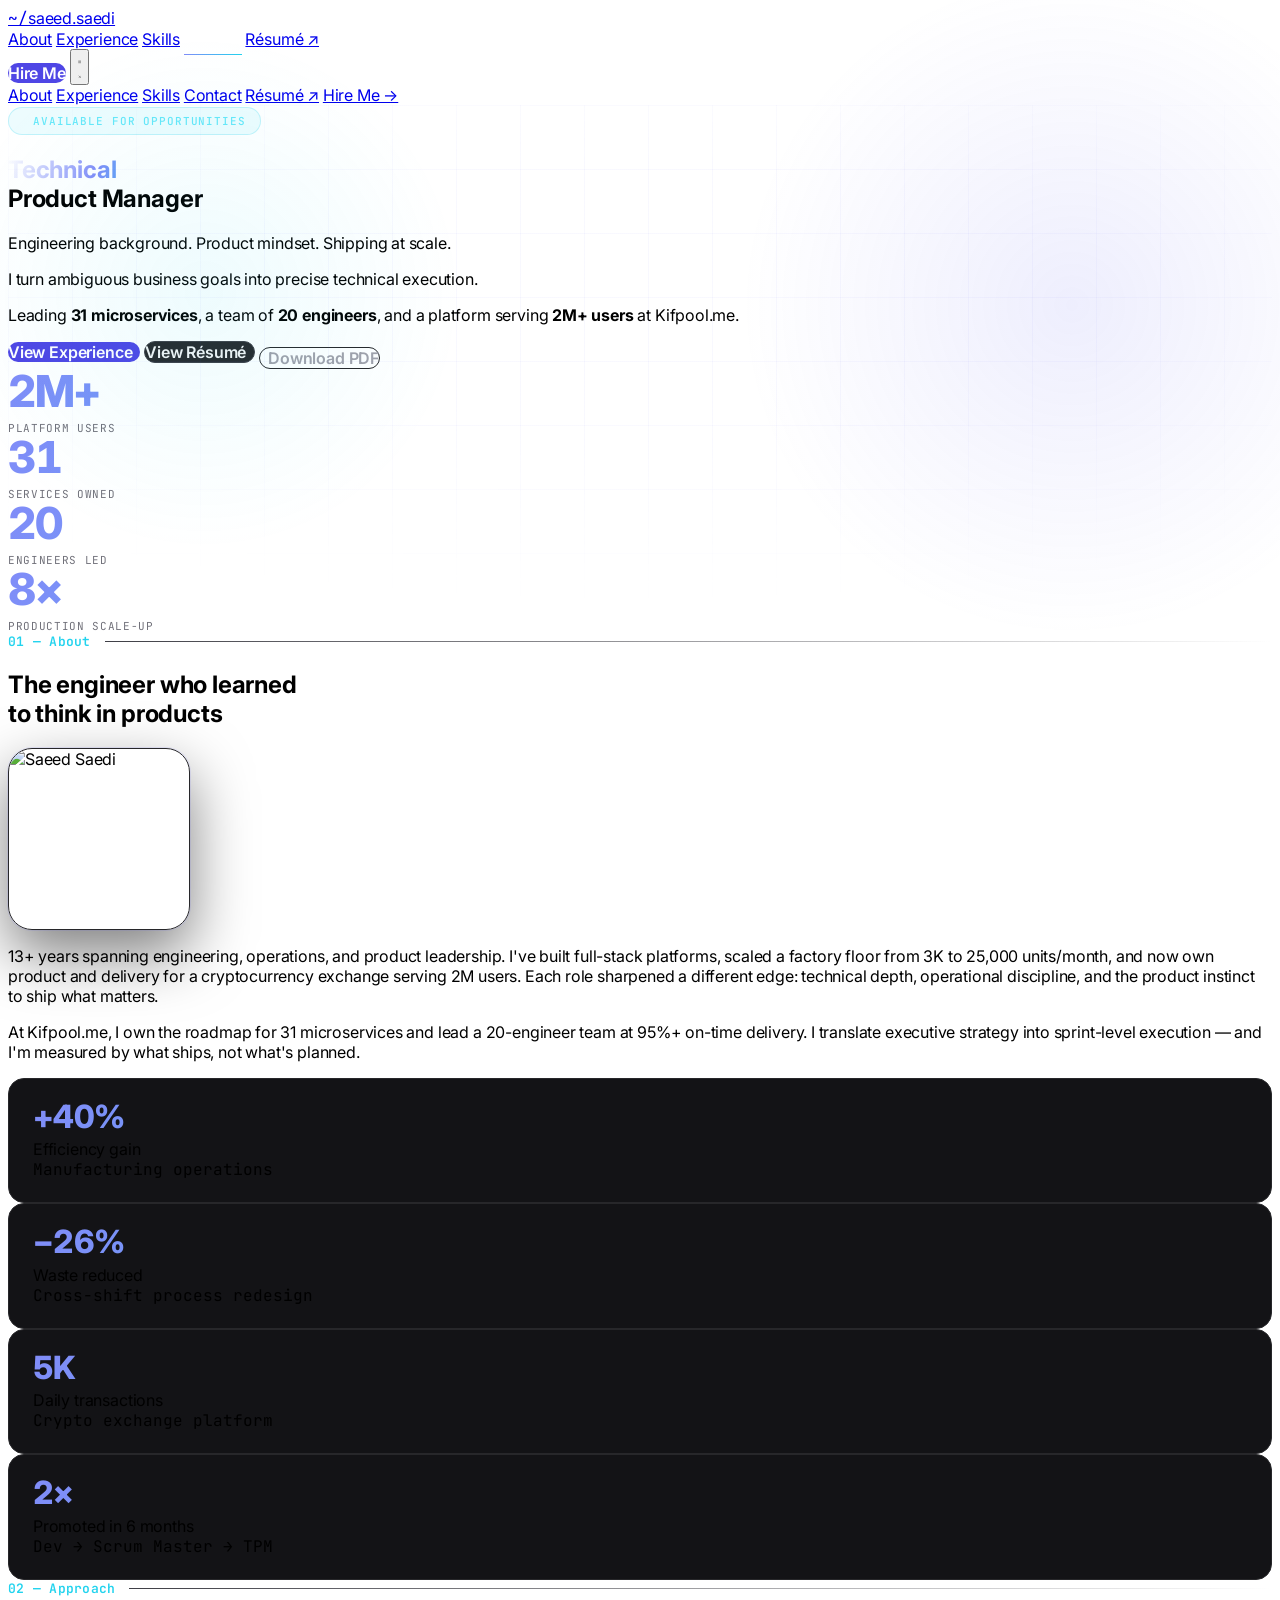
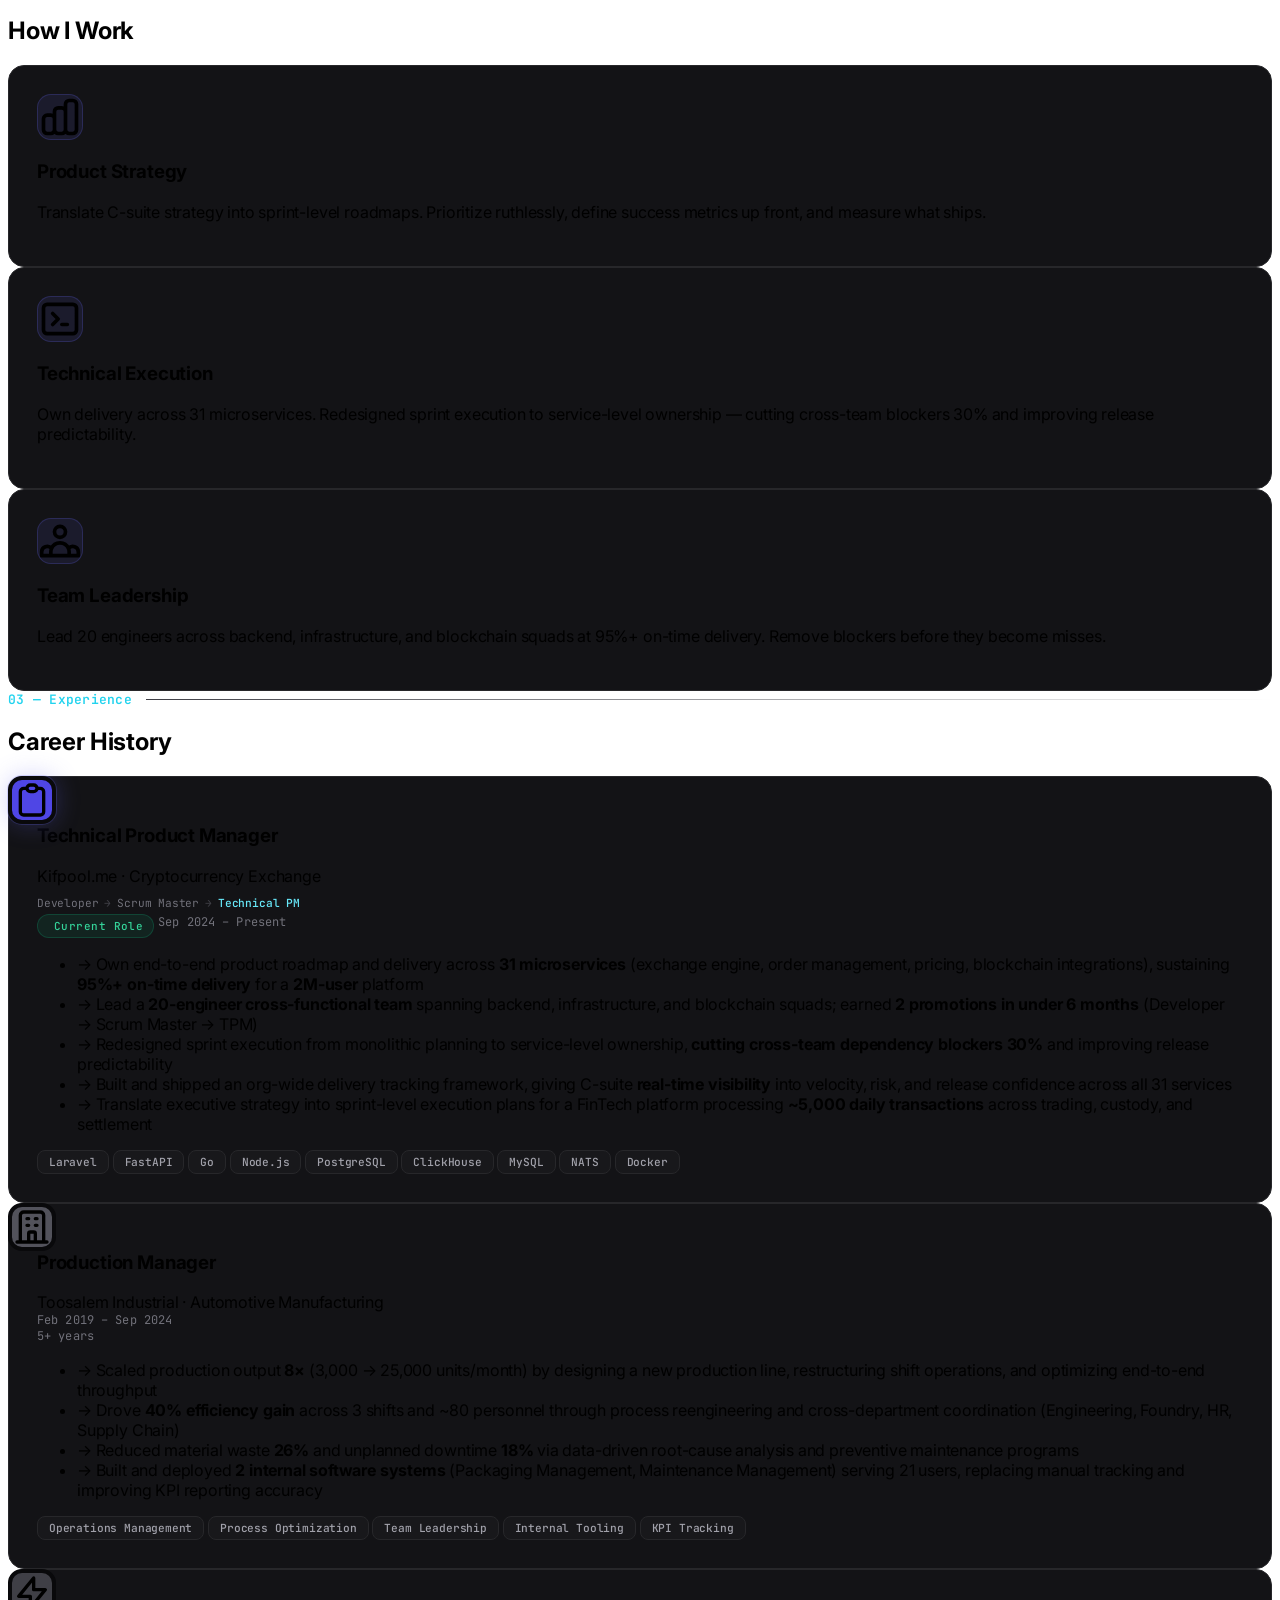
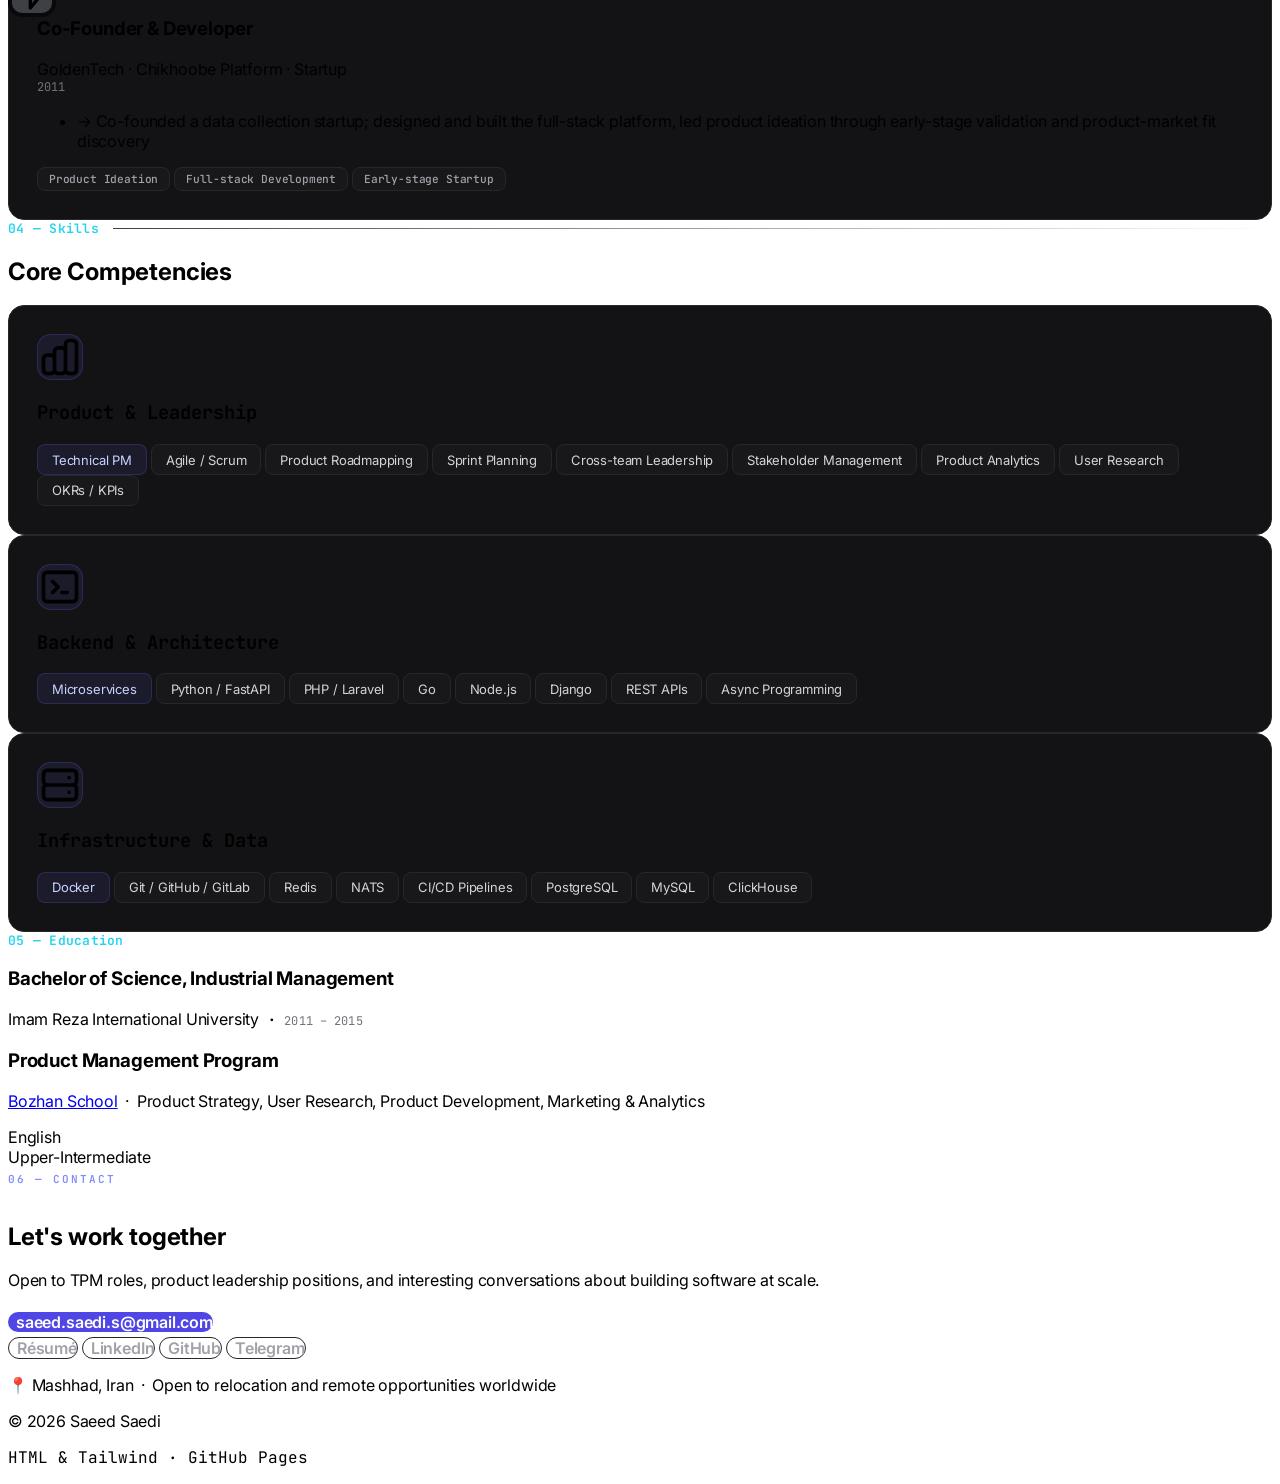
==== commit 654076ee: "Redesign site + résumé ("Engineered Editorial"); deploy résumé links Site (index.html, style.css, sc" ====
--- a/index.html
+++ b/index.html
@@ -7,22 +7,22 @@
 
   <!-- SEO & social -->
   <meta name="description"
-        content="Technical Product Manager. Own roadmap and delivery for 31 microservices powering a 2M-user FinTech platform. Leading 20 engineers at 95%+ on-time delivery." />
+        content="Technical Product Manager who ships complex systems at scale — combining hands-on engineering fluency with operational rigor. Own roadmap and delivery for 31 microservices and a 20-engineer team powering a 2M-user exchange at 95%+ on-time delivery." />
   <meta property="og:title"       content="Saeed Saedi — Technical Product Manager" />
-  <meta property="og:description" content="Technical Product Manager. 31 microservices. 20 engineers. 2M+ users. 95%+ on-time delivery." />
+  <meta property="og:description" content="Engineering background. Product mindset. Shipping at scale. 31 microservices · 20 engineers · 2M+ users · 95%+ on-time delivery." />
   <meta property="og:image"       content="https://avatars.githubusercontent.com/u/1686285?v=4" />
   <meta property="og:url"         content="https://saeedsaedi.github.io/" />
   <meta property="og:type"        content="website" />
   <meta name="twitter:card"       content="summary_large_image" />
   <meta name="twitter:title"      content="Saeed Saedi — Technical Product Manager" />
-  <meta name="twitter:description"content="Technical Product Manager. 31 microservices. 20 engineers. 2M+ users. 95%+ on-time delivery." />
+  <meta name="twitter:description"content="Engineering background. Product mindset. Shipping at scale. 31 microservices · 20 engineers · 2M+ users · 95%+ on-time delivery." />
   <meta name="twitter:image"      content="https://avatars.githubusercontent.com/u/1686285?v=4" />
   <link rel="icon" href="https://avatars.githubusercontent.com/u/1686285?v=4" />
 
   <!-- Google Fonts: Inter -->
   <link rel="preconnect" href="https://fonts.googleapis.com" />
   <link rel="preconnect" href="https://fonts.gstatic.com" crossorigin />
-  <link href="https://fonts.googleapis.com/css2?family=Inter:wght@300;400;500;600;700;800&display=swap"
+  <link href="https://fonts.googleapis.com/css2?family=Inter:wght@300;400;500;600;700;800;900&family=JetBrains+Mono:wght@400;500;600&display=swap"
         rel="stylesheet" />
 
   <!-- Tailwind CSS (CDN) -->
@@ -83,8 +83,8 @@
   <nav class="fixed top-0 left-0 right-0 z-50 nav-blur bg-zinc-950/80 border-b border-zinc-800/60">
     <div class="max-w-6xl mx-auto px-6 py-4 flex items-center justify-between">
 
-      <a href="#" class="font-semibold text-zinc-100 tracking-tight hover:text-white transition-colors">
-        Saeed Saedi
+      <a href="#" class="font-semibold text-zinc-100 tracking-tight hover:text-white transition-colors flex items-center gap-2">
+        <span class="mono text-indigo-400">~/</span>saeed.saedi
       </a>
 
       <!-- Desktop links -->
@@ -93,6 +93,7 @@
         <a href="#experience" class="nav-link hover:text-white transition-colors">Experience</a>
         <a href="#skills"     class="nav-link hover:text-white transition-colors">Skills</a>
         <a href="#contact"    class="nav-link hover:text-white transition-colors">Contact</a>
+        <a href="resume.html" target="_blank" rel="noopener" class="hover:text-white transition-colors">Résumé ↗</a>
       </div>
 
       <!-- Nav CTA -->
@@ -120,6 +121,7 @@
       <a href="#experience" class="text-zinc-400 hover:text-white transition-colors">Experience</a>
       <a href="#skills"     class="text-zinc-400 hover:text-white transition-colors">Skills</a>
       <a href="#contact"    class="text-zinc-400 hover:text-white transition-colors">Contact</a>
+      <a href="resume.html" target="_blank" rel="noopener" class="text-zinc-400 hover:text-white transition-colors">Résumé ↗</a>
       <a href="mailto:saeed.saedi.s@gmail.com" class="text-indigo-400 font-medium">Hire Me →</a>
     </div>
   </nav>
@@ -128,27 +130,28 @@
   <!-- ══════════════════════════════════════════════
        HERO
        ══════════════════════════════════════════════ -->
-  <section class="hero-grid relative min-h-screen flex flex-col justify-center overflow-hidden pt-20 pb-24 px-6">
+  <section class="hero-grid relative min-h-screen flex flex-col justify-center overflow-hidden pt-24 pb-24 px-6">
     <div class="hero-glow" aria-hidden="true"></div>
+    <div class="hero-glow hero-glow--cyan" aria-hidden="true"></div>
 
     <div class="max-w-6xl mx-auto w-full relative z-10">
       <div class="max-w-4xl">
 
-        <!-- Availability badge -->
-        <div class="avail-badge">
-          <span class="w-2 h-2 rounded-full bg-indigo-400 flex-shrink-0 pulse-dot"></span>
-          Available for new opportunities
+        <!-- Eyebrow -->
+        <div class="eyebrow mb-8">
+          <span class="w-1.5 h-1.5 rounded-full bg-cyan-400 flex-shrink-0 pulse-dot"></span>
+          Available for opportunities
         </div>
 
         <!-- Headline -->
-        <h1 class="text-5xl sm:text-6xl md:text-7xl font-extrabold tracking-tight leading-[1.04] mb-6">
+        <h1 class="text-[2.5rem] sm:text-6xl md:text-7xl lg:text-8xl font-black tracking-[-0.03em] leading-[1.0] mb-7">
           <span class="gradient-text">Technical</span><br />Product Manager
         </h1>
 
-        <p class="text-xl md:text-2xl text-zinc-400 font-light mb-3 max-w-2xl leading-relaxed">
+        <p class="text-xl md:text-2xl text-zinc-300 font-light mb-3 max-w-2xl leading-relaxed">
           Engineering background. Product mindset. Shipping at scale.
         </p>
-        <p class="text-base text-zinc-400 mb-4 max-w-xl leading-relaxed">
+        <p class="text-base md:text-lg text-zinc-400 mb-5 max-w-xl leading-relaxed">
           I turn ambiguous business goals into precise technical execution.
         </p>
         <p class="text-base text-zinc-500 mb-10 max-w-xl leading-relaxed">
@@ -158,35 +161,44 @@
         </p>
 
         <!-- CTAs -->
-        <div class="flex flex-wrap gap-3 mb-16">
+        <div class="flex flex-wrap items-center gap-3 mb-16">
           <a href="#experience" class="btn btn-primary px-6 py-3 text-sm">
             View Experience
             <svg class="w-4 h-4" fill="none" stroke="currentColor" viewBox="0 0 24 24">
               <path stroke-linecap="round" stroke-linejoin="round" stroke-width="2" d="M19 9l-7 7-7-7"/>
             </svg>
           </a>
-          <a href="mailto:saeed.saedi.s@gmail.com" class="btn btn-secondary px-6 py-3 text-sm">
-            Get in Touch
+          <a href="resume.html" target="_blank" rel="noopener" class="btn btn-secondary px-6 py-3 text-sm">
+            View Résumé
+            <svg class="w-4 h-4" fill="none" stroke="currentColor" viewBox="0 0 24 24">
+              <path stroke-linecap="round" stroke-linejoin="round" stroke-width="2" d="M14 5l7 7m0 0l-7 7m7-7H3"/>
+            </svg>
           </a>
+          <a href="RESUME.pdf" download class="btn btn-ghost px-5 py-3 text-sm">
+            <svg class="w-4 h-4" fill="none" stroke="currentColor" viewBox="0 0 24 24">
+              <path stroke-linecap="round" stroke-linejoin="round" stroke-width="2" d="M4 16v1a3 3 0 003 3h10a3 3 0 003-3v-1m-4-4l-4 4m0 0l-4-4m4 4V4"/>
+            </svg>
+            Download PDF
+          </a>
         </div>
 
         <!-- Hero stats bar -->
-        <div class="grid grid-cols-2 sm:grid-cols-4 gap-8 pt-8 border-t border-zinc-800/70">
+        <div class="grid grid-cols-2 sm:grid-cols-4 gap-x-8 gap-y-7 pt-8 border-t border-zinc-800/70">
           <div>
-            <div class="text-3xl md:text-4xl font-bold text-white tabular-nums">2M+</div>
-            <div class="text-sm text-zinc-500 mt-1">Platform users</div>
+            <div class="stat-num">2M+</div>
+            <div class="stat-label">Platform users</div>
           </div>
           <div>
-            <div class="text-3xl md:text-4xl font-bold text-white tabular-nums">31</div>
-            <div class="text-sm text-zinc-500 mt-1">Services owned</div>
+            <div class="stat-num">31</div>
+            <div class="stat-label">Services owned</div>
           </div>
           <div>
-            <div class="text-3xl md:text-4xl font-bold text-white tabular-nums">20</div>
-            <div class="text-sm text-zinc-500 mt-1">Engineers led</div>
+            <div class="stat-num">20</div>
+            <div class="stat-label">Engineers led</div>
           </div>
           <div>
-            <div class="text-3xl md:text-4xl font-bold text-white tabular-nums">8×</div>
-            <div class="text-sm text-zinc-500 mt-1">Production scale-up</div>
+            <div class="stat-num">8×</div>
+            <div class="stat-label">Production scale-up</div>
           </div>
         </div>
 
@@ -207,6 +219,18 @@
        ══════════════════════════════════════════════ -->
   <section id="about" class="py-24 px-6">
     <div class="max-w-6xl mx-auto">
+
+      <!-- Section header -->
+      <div class="fade-in mb-12">
+        <div class="section-head">
+          <span class="section-index">01 — About</span>
+          <span class="section-rule"></span>
+        </div>
+        <h2 class="text-3xl md:text-5xl font-extrabold tracking-tight leading-tight">
+          The engineer who learned<br class="hidden md:block" />
+          to think in products
+        </h2>
+      </div>
 
       <!-- Photo + Bio -->
       <div class="flex flex-col md:flex-row gap-10 md:gap-16 items-start mb-14">
@@ -223,12 +247,7 @@
 
         <!-- Bio text -->
         <div class="fade-in">
-          <div class="section-label">About</div>
-          <h2 class="text-3xl md:text-4xl font-bold mb-6 leading-tight">
-            The engineer who learned<br class="hidden md:block" />
-            to think in products
-          </h2>
-          <p class="text-zinc-400 text-lg leading-relaxed mb-4">
+          <p class="text-zinc-300 text-lg leading-relaxed mb-4">
             13+ years spanning engineering, operations, and product leadership. I've built
             full-stack platforms, scaled a factory floor from 3K to 25,000 units/month, and
             now own product and delivery for a cryptocurrency exchange serving 2M users.
@@ -244,26 +263,26 @@
       </div>
 
       <!-- Metric cards -->
-      <div class="grid grid-cols-2 md:grid-cols-4 gap-4 fade-in">
-        <div class="card card--compact">
+      <div class="grid grid-cols-2 md:grid-cols-4 gap-4">
+        <div class="card card--compact fade-in">
           <div class="metric-num">+40%</div>
           <div class="text-sm font-medium text-zinc-200 mb-0.5">Efficiency gain</div>
-          <div class="text-xs text-zinc-500">Manufacturing operations</div>
-        </div>
-        <div class="card card--compact">
+          <div class="text-xs text-zinc-500 mono">Manufacturing operations</div>
+        </div>
+        <div class="card card--compact fade-in">
           <div class="metric-num">−26%</div>
           <div class="text-sm font-medium text-zinc-200 mb-0.5">Waste reduced</div>
-          <div class="text-xs text-zinc-500">Cross-shift process redesign</div>
-        </div>
-        <div class="card card--compact">
+          <div class="text-xs text-zinc-500 mono">Cross-shift process redesign</div>
+        </div>
+        <div class="card card--compact fade-in">
           <div class="metric-num">5K</div>
           <div class="text-sm font-medium text-zinc-200 mb-0.5">Daily transactions</div>
-          <div class="text-xs text-zinc-500">Crypto exchange platform</div>
-        </div>
-        <div class="card card--compact">
+          <div class="text-xs text-zinc-500 mono">Crypto exchange platform</div>
+        </div>
+        <div class="card card--compact fade-in">
           <div class="metric-num">2×</div>
           <div class="text-sm font-medium text-zinc-200 mb-0.5">Promoted in 6 months</div>
-          <div class="text-xs text-zinc-500">Dev → Scrum Master → TPM</div>
+          <div class="text-xs text-zinc-500 mono">Dev → Scrum Master → TPM</div>
         </div>
       </div>
 
@@ -278,8 +297,11 @@
     <div class="max-w-6xl mx-auto">
 
       <div class="fade-in mb-12">
-        <div class="section-label">Approach</div>
-        <h2 class="text-3xl md:text-4xl font-bold">How I Work</h2>
+        <div class="section-head">
+          <span class="section-index">02 — Approach</span>
+          <span class="section-rule"></span>
+        </div>
+        <h2 class="text-3xl md:text-5xl font-extrabold tracking-tight">How I Work</h2>
       </div>
 
       <div class="grid md:grid-cols-3 gap-6">
@@ -293,7 +315,8 @@
           </div>
           <h3 class="text-base font-semibold text-white mb-2">Product Strategy</h3>
           <p class="text-zinc-400 text-sm leading-relaxed">
-            Define roadmaps from business objectives. Prioritize ruthlessly. Measure everything.
+            Translate C-suite strategy into sprint-level roadmaps. Prioritize ruthlessly,
+            define success metrics up front, and measure what ships.
           </p>
         </div>
 
@@ -306,7 +329,8 @@
           </div>
           <h3 class="text-base font-semibold text-white mb-2">Technical Execution</h3>
           <p class="text-zinc-400 text-sm leading-relaxed">
-            Own delivery of complex systems. Translate architecture decisions into sprint plans.
+            Own delivery across 31 microservices. Redesigned sprint execution to service-level
+            ownership — cutting cross-team blockers 30% and improving release predictability.
           </p>
         </div>
 
@@ -319,7 +343,8 @@
           </div>
           <h3 class="text-base font-semibold text-white mb-2">Team Leadership</h3>
           <p class="text-zinc-400 text-sm leading-relaxed">
-            Build and lead cross-functional engineering teams. Remove blockers. Ship on time.
+            Lead 20 engineers across backend, infrastructure, and blockchain squads at
+            95%+ on-time delivery. Remove blockers before they become misses.
           </p>
         </div>
 
@@ -335,8 +360,11 @@
     <div class="max-w-6xl mx-auto">
 
       <div class="fade-in mb-16">
-        <div class="section-label">Experience</div>
-        <h2 class="text-3xl md:text-4xl font-bold">Career History</h2>
+        <div class="section-head">
+          <span class="section-index">03 — Experience</span>
+          <span class="section-rule"></span>
+        </div>
+        <h2 class="text-3xl md:text-5xl font-extrabold tracking-tight">Career History</h2>
       </div>
 
       <!-- Timeline wrapper -->
@@ -381,8 +409,11 @@
                   </div>
                 </div>
                 <div class="flex flex-col items-end gap-1.5 flex-shrink-0">
-                  <span class="badge-current">Current Role</span>
-                  <span class="text-zinc-500 text-sm">Sep 2024 – Present</span>
+                  <span class="badge-current">
+                    <span class="w-1.5 h-1.5 rounded-full bg-emerald-400 pulse-dot"></span>
+                    Current Role
+                  </span>
+                  <span class="meta-mono">Sep 2024 – Present</span>
                 </div>
               </div>
 
@@ -429,11 +460,11 @@
                 <span class="tag">FastAPI</span>
                 <span class="tag">Go</span>
                 <span class="tag">Node.js</span>
-                <span class="tag">NATS</span>
-                <span class="tag">Docker</span>
                 <span class="tag">PostgreSQL</span>
                 <span class="tag">ClickHouse</span>
                 <span class="tag">MySQL</span>
+                <span class="tag">NATS</span>
+                <span class="tag">Docker</span>
               </div>
             </div>
           </div>
@@ -460,8 +491,8 @@
                   </div>
                 </div>
                 <div class="text-right flex-shrink-0">
-                  <div class="text-zinc-400 text-sm">Feb 2019 – Sep 2024</div>
-                  <div class="text-zinc-600 text-xs mt-0.5">5+ years</div>
+                  <div class="meta-mono">Feb 2019 – Sep 2024</div>
+                  <div class="meta-mono text-zinc-600 mt-0.5">5+ years</div>
                 </div>
               </div>
 
@@ -522,7 +553,7 @@
                     <span class="text-zinc-500 text-sm">Chikhoobe Platform · Startup</span>
                   </div>
                 </div>
-                <div class="text-zinc-500 text-sm flex-shrink-0">2011</div>
+                <div class="meta-mono flex-shrink-0">2011</div>
               </div>
 
               <ul class="space-y-3 mb-6">
@@ -556,8 +587,11 @@
     <div class="max-w-6xl mx-auto">
 
       <div class="fade-in mb-14">
-        <div class="section-label">Skills</div>
-        <h2 class="text-3xl md:text-4xl font-bold">Core Competencies</h2>
+        <div class="section-head">
+          <span class="section-index">04 — Skills</span>
+          <span class="section-rule"></span>
+        </div>
+        <h2 class="text-3xl md:text-5xl font-extrabold tracking-tight">Core Competencies</h2>
       </div>
 
       <div class="grid md:grid-cols-2 lg:grid-cols-3 gap-6">
@@ -570,7 +604,7 @@
                 d="M9 19v-6a2 2 0 00-2-2H5a2 2 0 00-2 2v6a2 2 0 002 2h2a2 2 0 002-2zm0 0V9a2 2 0 012-2h2a2 2 0 012 2v10m-6 0a2 2 0 002 2h2a2 2 0 002-2m0 0V5a2 2 0 012-2h2a2 2 0 012 2v14a2 2 0 01-2 2h-2a2 2 0 01-2-2z"/>
             </svg>
           </div>
-          <h3 class="text-sm font-semibold text-white uppercase tracking-wide mb-4">
+          <h3 class="mono text-xs font-semibold text-cyan-300/90 uppercase tracking-[0.12em] mb-4">
             Product &amp; Leadership
           </h3>
           <div class="flex flex-wrap gap-2">
@@ -594,7 +628,7 @@
                 d="M8 9l3 3-3 3m5 0h3M5 20h14a2 2 0 002-2V6a2 2 0 00-2-2H5a2 2 0 00-2 2v12a2 2 0 002 2z"/>
             </svg>
           </div>
-          <h3 class="text-sm font-semibold text-white uppercase tracking-wide mb-4">
+          <h3 class="mono text-xs font-semibold text-cyan-300/90 uppercase tracking-[0.12em] mb-4">
             Backend &amp; Architecture
           </h3>
           <div class="flex flex-wrap gap-2">
@@ -619,7 +653,7 @@
                    m-2-4h.01M17 16h.01"/>
             </svg>
           </div>
-          <h3 class="text-sm font-semibold text-white uppercase tracking-wide mb-4">
+          <h3 class="mono text-xs font-semibold text-cyan-300/90 uppercase tracking-[0.12em] mb-4">
             Infrastructure &amp; Data
           </h3>
           <div class="flex flex-wrap gap-2">
@@ -648,12 +682,15 @@
         <div class="flex flex-col gap-6 flex-1">
           <!-- Degree -->
           <div>
-            <div class="section-label">Education</div>
+            <div class="section-head mb-4">
+              <span class="section-index">05 — Education</span>
+            </div>
             <h3 class="text-2xl font-bold text-white">
               Bachelor of Science, Industrial Management
             </h3>
             <p class="text-zinc-500 mt-1.5">
-              Imam Reza International University &nbsp;·&nbsp; 2011 – 2015
+              Imam Reza International University &nbsp;<span class="mono text-zinc-600">·</span>&nbsp;
+              <span class="meta-mono">2011 – 2015</span>
             </p>
           </div>
           <!-- Professional Development -->
@@ -685,8 +722,8 @@
     <div class="max-w-6xl mx-auto">
       <div class="fade-in max-w-2xl mx-auto text-center">
 
-        <div class="section-label">Contact</div>
-        <h2 class="text-4xl md:text-5xl font-bold mb-4 leading-tight">
+        <div class="section-label">06 — Contact</div>
+        <h2 class="text-4xl md:text-6xl font-extrabold tracking-tight mb-4 leading-[1.05]">
           Let's work together
         </h2>
         <p class="text-zinc-400 text-lg mb-10 leading-relaxed">
@@ -706,6 +743,14 @@
 
         <!-- Social links -->
         <div class="flex flex-wrap justify-center gap-3 mb-8">
+          <a href="resume.html" target="_blank" rel="noopener"
+             class="btn btn-ghost px-5 py-2.5 text-sm">
+            <svg class="w-4 h-4" fill="none" stroke="currentColor" viewBox="0 0 24 24">
+              <path stroke-linecap="round" stroke-linejoin="round" stroke-width="2"
+                d="M9 12h6m-6 4h6m2 5H7a2 2 0 01-2-2V5a2 2 0 012-2h5.586a1 1 0 01.707.293l5.414 5.414a1 1 0 01.293.707V19a2 2 0 01-2 2z"/>
+            </svg>
+            Résumé
+          </a>
           <a href="https://www.linkedin.com/in/saeedsaedi/"
              target="_blank" rel="noopener noreferrer"
              class="btn btn-ghost px-5 py-2.5 text-sm">
@@ -743,8 +788,8 @@
        ══════════════════════════════════════════════ -->
   <footer class="py-8 px-6 border-t border-zinc-800/40">
     <div class="max-w-6xl mx-auto flex flex-wrap items-center justify-between gap-4">
-      <p class="text-zinc-600 text-sm">© 2025 Saeed Saedi</p>
-      <p class="text-zinc-700 text-xs">HTML &amp; Tailwind CSS · GitHub Pages</p>
+      <p class="text-zinc-600 text-sm">© <span id="year">2026</span> Saeed Saedi</p>
+      <p class="mono text-zinc-700 text-xs">HTML &amp; Tailwind · GitHub Pages</p>
     </div>
   </footer>
 
--- a/style.css
+++ b/style.css
@@ -0,0 +1,447 @@
+/* ════════════════════════════════════════════════════
+   style.css — saeedsaedi.github.io
+   "Engineered Editorial" — editorial type + mono technical
+   layer + indigo→cyan duotone on near-black.
+   Custom styles that supplement Tailwind CSS CDN.
+   ════════════════════════════════════════════════════ */
+
+/* ─── Design tokens ──────────────────────────────── */
+:root {
+  --accent:         #6366f1;
+  --accent-light:   #818cf8;
+  --accent-deep:    #4f46e5;
+  --cyan:           #22d3ee;
+  --cyan-light:     #67e8f9;
+  --accent-bg:      rgba(99, 102, 241, 0.10);
+  --accent-border:  rgba(99, 102, 241, 0.22);
+  --accent-glow:    rgba(99, 102, 241, 0.28);
+  --cyan-bg:        rgba(34, 211, 238, 0.08);
+  --cyan-border:    rgba(34, 211, 238, 0.22);
+
+  --bg:             #09090b;
+  --surface:        #131316;
+  --surface-2:      #18181b;
+  --border:         #27272a;
+  --border-light:   #3f3f46;
+  --text:           #fafafa;
+  --text-muted:     #a1a1aa;
+  --text-dim:       #71717a;
+
+  --duo:            linear-gradient(135deg, #818cf8 0%, #22d3ee 100%);
+  --font-mono:      'JetBrains Mono', ui-monospace, 'SF Mono', Menlo, monospace;
+}
+
+/* ─── Base ───────────────────────────────────────── */
+body {
+  font-family: 'Inter', system-ui, -apple-system, sans-serif;
+  -webkit-font-smoothing: antialiased;
+  -moz-osx-font-smoothing: grayscale;
+  letter-spacing: -0.011em;
+}
+
+::selection { background: rgba(99, 102, 241, 0.35); color: #fff; }
+
+/* ─── Scrollbar ──────────────────────────────────── */
+::-webkit-scrollbar        { width: 6px; }
+::-webkit-scrollbar-track  { background: var(--bg); }
+::-webkit-scrollbar-thumb  { background: var(--border); border-radius: 4px; }
+::-webkit-scrollbar-thumb:hover { background: var(--border-light); }
+
+/* ─── Mono utility ───────────────────────────────── */
+.mono {
+  font-family: var(--font-mono);
+  font-feature-settings: "ss01", "cv01";
+  letter-spacing: 0;
+}
+
+/* ─── Navigation ─────────────────────────────────── */
+.nav-blur {
+  backdrop-filter: blur(16px) saturate(140%);
+  -webkit-backdrop-filter: blur(16px) saturate(140%);
+}
+
+.nav-link { position: relative; }
+.nav-link::after {
+  content: '';
+  position: absolute;
+  left: 0; right: 0; bottom: -6px;
+  height: 1.5px;
+  background: var(--duo);
+  transform: scaleX(0);
+  transform-origin: left;
+  transition: transform 0.28s cubic-bezier(0.16, 1, 0.3, 1);
+}
+.nav-link:hover::after,
+.nav-link.active::after { transform: scaleX(1); }
+.nav-link.active { color: #fff; }
+
+/* ─── Hero ───────────────────────────────────────── */
+.hero-grid { position: relative; }
+
+/* Grid lines live on a masked ::before layer so the fade never
+   touches the hero content (a mask applies to children otherwise). */
+.hero-grid::before {
+  content: '';
+  position: absolute;
+  inset: 0;
+  background-image:
+    linear-gradient(rgba(99, 102, 241, 0.045) 1px, transparent 1px),
+    linear-gradient(90deg, rgba(99, 102, 241, 0.045) 1px, transparent 1px);
+  background-size: 64px 64px;
+  -webkit-mask-image: radial-gradient(ellipse 80% 60% at 50% 35%, #000 40%, transparent 100%);
+          mask-image: radial-gradient(ellipse 80% 60% at 50% 35%, #000 40%, transparent 100%);
+  pointer-events: none;
+  z-index: 0;
+}
+
+.hero-glow {
+  position: absolute;
+  width: 720px;
+  height: 720px;
+  top: -160px;
+  right: -160px;
+  background: radial-gradient(circle, rgba(99, 102, 241, 0.11) 0%, transparent 65%);
+  pointer-events: none;
+  border-radius: 50%;
+}
+.hero-glow--cyan {
+  width: 520px;
+  height: 520px;
+  top: auto;
+  right: auto;
+  bottom: 5rem;   /* fully inside the hero so the radial fades to
+                     transparent before overflow:hidden clips it (no seam) */
+  left: -4rem;
+  background: radial-gradient(circle, rgba(34, 211, 238, 0.08) 0%, transparent 70%);
+}
+
+/* Gradient headline word with slow shimmer */
+.gradient-text {
+  background: linear-gradient(110deg, #ffffff 0%, #818cf8 38%, #22d3ee 72%, #ffffff 100%);
+  background-size: 220% auto;
+  -webkit-background-clip: text;
+  -webkit-text-fill-color: transparent;
+  background-clip: text;
+  animation: shimmer 9s linear infinite;
+}
+@keyframes shimmer {
+  to { background-position: 220% center; }
+}
+
+/* ─── Eyebrow / availability badge ───────────────── */
+.eyebrow {
+  display: inline-flex;
+  align-items: center;
+  gap: 0.625rem;
+  padding: 0.4rem 0.875rem;
+  border-radius: 9999px;
+  background: var(--cyan-bg);
+  border: 1px solid var(--cyan-border);
+  color: var(--cyan-light);
+  font-family: var(--font-mono);
+  font-size: 0.6875rem;
+  font-weight: 500;
+  letter-spacing: 0.08em;
+  text-transform: uppercase;
+}
+
+.pulse-dot { animation: blink 2s ease-in-out infinite; }
+@keyframes blink {
+  0%, 100% { opacity: 1; }
+  50%       { opacity: 0.3; }
+}
+
+/* ─── Scroll indicator ───────────────────────────── */
+.scroll-indicator {
+  position: absolute;
+  bottom: 2rem;
+  left: 50%;
+  transform: translateX(-50%);
+  animation: bounce 2.2s ease-in-out infinite;
+  color: #3f3f46;
+}
+@keyframes bounce {
+  0%, 100% { transform: translateX(-50%) translateY(0); }
+  50%       { transform: translateX(-50%) translateY(7px); }
+}
+
+/* ─── Buttons ────────────────────────────────────── */
+/* Layout/padding come from Tailwind utilities in the HTML. */
+.btn {
+  display: inline-flex;
+  align-items: center;
+  gap: 0.5rem;
+  border-radius: 0.75rem;
+  font-weight: 600;
+  text-decoration: none;
+  white-space: nowrap;
+  transition: background 0.18s ease, box-shadow 0.18s ease,
+              border-color 0.18s ease, transform 0.18s ease, color 0.18s ease;
+}
+
+.btn-primary {
+  background: var(--accent-deep);
+  color: #ffffff;
+}
+.btn-primary:hover {
+  background: var(--accent);
+  box-shadow: 0 10px 30px var(--accent-glow);
+  transform: translateY(-1px);
+}
+
+.btn-secondary {
+  background: #27272a;
+  color: #f4f4f5;
+  border: 1px solid #3f3f46;
+}
+.btn-secondary:hover {
+  background: #3f3f46;
+  border-color: #52525b;
+  transform: translateY(-1px);
+}
+
+.btn-ghost {
+  background: transparent;
+  color: var(--text-muted);
+  border: 1px solid var(--border);
+}
+.btn-ghost:hover {
+  background: var(--surface-2);
+  color: #f4f4f5;
+  border-color: var(--border-light);
+}
+
+/* ─── Section header (numbered, mono index) ──────── */
+.section-head {
+  display: flex;
+  align-items: baseline;
+  gap: 0.875rem;
+  margin-bottom: 0.5rem;
+}
+.section-index {
+  font-family: var(--font-mono);
+  font-size: 0.8125rem;
+  font-weight: 600;
+  color: var(--cyan);
+  letter-spacing: 0.02em;
+}
+.section-rule {
+  flex: 1;
+  height: 1px;
+  background: linear-gradient(90deg, var(--border-light), transparent);
+  align-self: center;
+}
+.section-label {
+  display: inline-block;
+  font-family: var(--font-mono);
+  color: var(--accent-light);
+  font-size: 0.6875rem;
+  font-weight: 600;
+  letter-spacing: 0.18em;
+  text-transform: uppercase;
+  margin-bottom: 1rem;
+}
+
+/* ─── Profile photo ──────────────────────────────── */
+.profile-photo {
+  width: 180px;
+  height: 180px;
+  border-radius: 1.5rem;
+  object-fit: cover;
+  display: block;
+  flex-shrink: 0;
+  border: 1px solid var(--border);
+  box-shadow:
+    0 0 0 1px rgba(99, 102, 241, 0.12),
+    0 24px 60px rgba(0, 0, 0, 0.5);
+}
+
+/* ─── Cards ──────────────────────────────────────── */
+.card {
+  position: relative;
+  background: var(--surface);
+  border: 1px solid var(--border);
+  border-radius: 1rem;
+  padding: 1.75rem;
+  transition: transform 0.22s ease, border-color 0.22s ease, box-shadow 0.22s ease;
+}
+.card:hover {
+  transform: translateY(-3px);
+  border-color: var(--accent-border);
+  box-shadow: 0 16px 48px rgba(0, 0, 0, 0.45);
+}
+
+.card--compact { padding: 1.375rem 1.5rem; }
+
+.card--ghost {
+  background: rgba(19, 19, 22, 0.6);
+  border-color: rgba(39, 39, 42, 0.6);
+}
+.card--ghost:hover {
+  transform: none;
+  box-shadow: none;
+  border-color: rgba(39, 39, 42, 0.6);
+}
+
+/* ─── Metric numbers ─────────────────────────────── */
+.metric-num {
+  font-size: 2rem;
+  font-weight: 800;
+  letter-spacing: -0.02em;
+  background: var(--duo);
+  -webkit-background-clip: text;
+  -webkit-text-fill-color: transparent;
+  background-clip: text;
+  font-variant-numeric: tabular-nums;
+  line-height: 1;
+  margin-bottom: 0.4rem;
+}
+
+/* Big hero stat */
+.stat-num {
+  font-size: clamp(2rem, 5vw, 2.75rem);
+  font-weight: 800;
+  letter-spacing: -0.03em;
+  line-height: 1;
+  background: var(--duo);
+  -webkit-background-clip: text;
+  -webkit-text-fill-color: transparent;
+  background-clip: text;
+  font-variant-numeric: tabular-nums;
+}
+.stat-label {
+  font-family: var(--font-mono);
+  font-size: 0.6875rem;
+  letter-spacing: 0.06em;
+  text-transform: uppercase;
+  color: var(--text-dim);
+  margin-top: 0.5rem;
+}
+
+/* ─── Timeline ───────────────────────────────────── */
+.timeline-dot {
+  position: absolute;
+  left: 0;
+  top: 0;
+  width: 2.5rem;
+  height: 2.5rem;
+  border-radius: 0.875rem;
+  border: 4px solid var(--bg);
+  display: flex;
+  align-items: center;
+  justify-content: center;
+  flex-shrink: 0;
+  z-index: 10;
+}
+.timeline-dot--active  { background: var(--accent-deep); box-shadow: 0 0 0 1px var(--accent-border), 0 0 24px var(--accent-glow); }
+.timeline-dot--past    { background: #52525b; }
+.timeline-dot--old     { background: #3f3f46; }
+
+/* ─── Promotion track ────────────────────────────── */
+.promo-track {
+  display: flex;
+  align-items: center;
+  gap: 0.375rem;
+  margin-top: 0.625rem;
+  flex-wrap: wrap;
+  font-family: var(--font-mono);
+}
+.promo-step { font-size: 0.7rem; color: var(--text-dim); }
+.promo-step--active { color: var(--cyan-light); font-weight: 500; }
+.promo-arrow { font-size: 0.7rem; color: #3f3f46; }
+
+/* ─── Dates / meta (mono) ────────────────────────── */
+.meta-mono {
+  font-family: var(--font-mono);
+  font-size: 0.75rem;
+  letter-spacing: 0.01em;
+  color: var(--text-dim);
+}
+
+/* ─── Current role badge ─────────────────────────── */
+.badge-current {
+  display: inline-flex;
+  align-items: center;
+  gap: 0.375rem;
+  padding: 0.25rem 0.625rem;
+  border-radius: 9999px;
+  background: rgba(16, 185, 129, 0.1);
+  border: 1px solid rgba(16, 185, 129, 0.22);
+  color: #34d399;
+  font-family: var(--font-mono);
+  font-size: 0.6875rem;
+  font-weight: 500;
+  letter-spacing: 0.04em;
+}
+
+/* ─── Tech tags ──────────────────────────────────── */
+.tag {
+  display: inline-block;
+  padding: 0.25rem 0.6875rem;
+  border-radius: 0.5rem;
+  background: var(--surface-2);
+  border: 1px solid var(--border);
+  color: var(--text-muted);
+  font-family: var(--font-mono);
+  font-size: 0.7rem;
+  font-weight: 500;
+  transition: border-color 0.18s ease, color 0.18s ease;
+}
+.tag:hover { border-color: var(--cyan-border); color: var(--cyan-light); }
+
+/* ─── Skill pills ────────────────────────────────── */
+.skill-pill {
+  display: inline-block;
+  padding: 0.4rem 0.875rem;
+  border-radius: 0.5rem;
+  background: var(--surface-2);
+  border: 1px solid var(--border);
+  color: #d4d4d8;
+  font-size: 0.8125rem;
+}
+.skill-pill--accent {
+  background: var(--accent-bg);
+  border: 1px solid var(--accent-border);
+  color: #c7d2fe;
+}
+
+/* ─── Skill / approach icon wrapper ──────────────── */
+.skill-icon {
+  width: 2.75rem;
+  height: 2.75rem;
+  border-radius: 0.875rem;
+  background: var(--accent-bg);
+  border: 1px solid var(--accent-border);
+  display: flex;
+  align-items: center;
+  justify-content: center;
+  margin-bottom: 1.25rem;
+  flex-shrink: 0;
+}
+
+/* ─── Scroll-triggered fade-in ───────────────────── */
+.fade-in {
+  opacity: 0;
+  transform: translateY(20px);
+  transition:
+    opacity  0.6s cubic-bezier(0.16, 1, 0.3, 1),
+    transform 0.6s cubic-bezier(0.16, 1, 0.3, 1);
+}
+.fade-in.visible { opacity: 1; transform: translateY(0); }
+
+/* Optional stagger via inline --d (transition-delay) */
+.fade-in[style*="--d"] { transition-delay: var(--d); }
+
+@media (prefers-reduced-motion: reduce) {
+  .fade-in { opacity: 1; transform: none; transition: none; }
+  .gradient-text { animation: none; }
+  .pulse-dot, .scroll-indicator { animation: none; }
+}
+
+/* ─── Responsive ─────────────────────────────────── */
+@media (max-width: 767px) {
+  .profile-photo { width: 110px; height: 110px; border-radius: 1.25rem; }
+  .hero-glow { opacity: 0.6; }
+  .card { padding: 1.375rem; }
+  .section-rule { display: none; }
+}
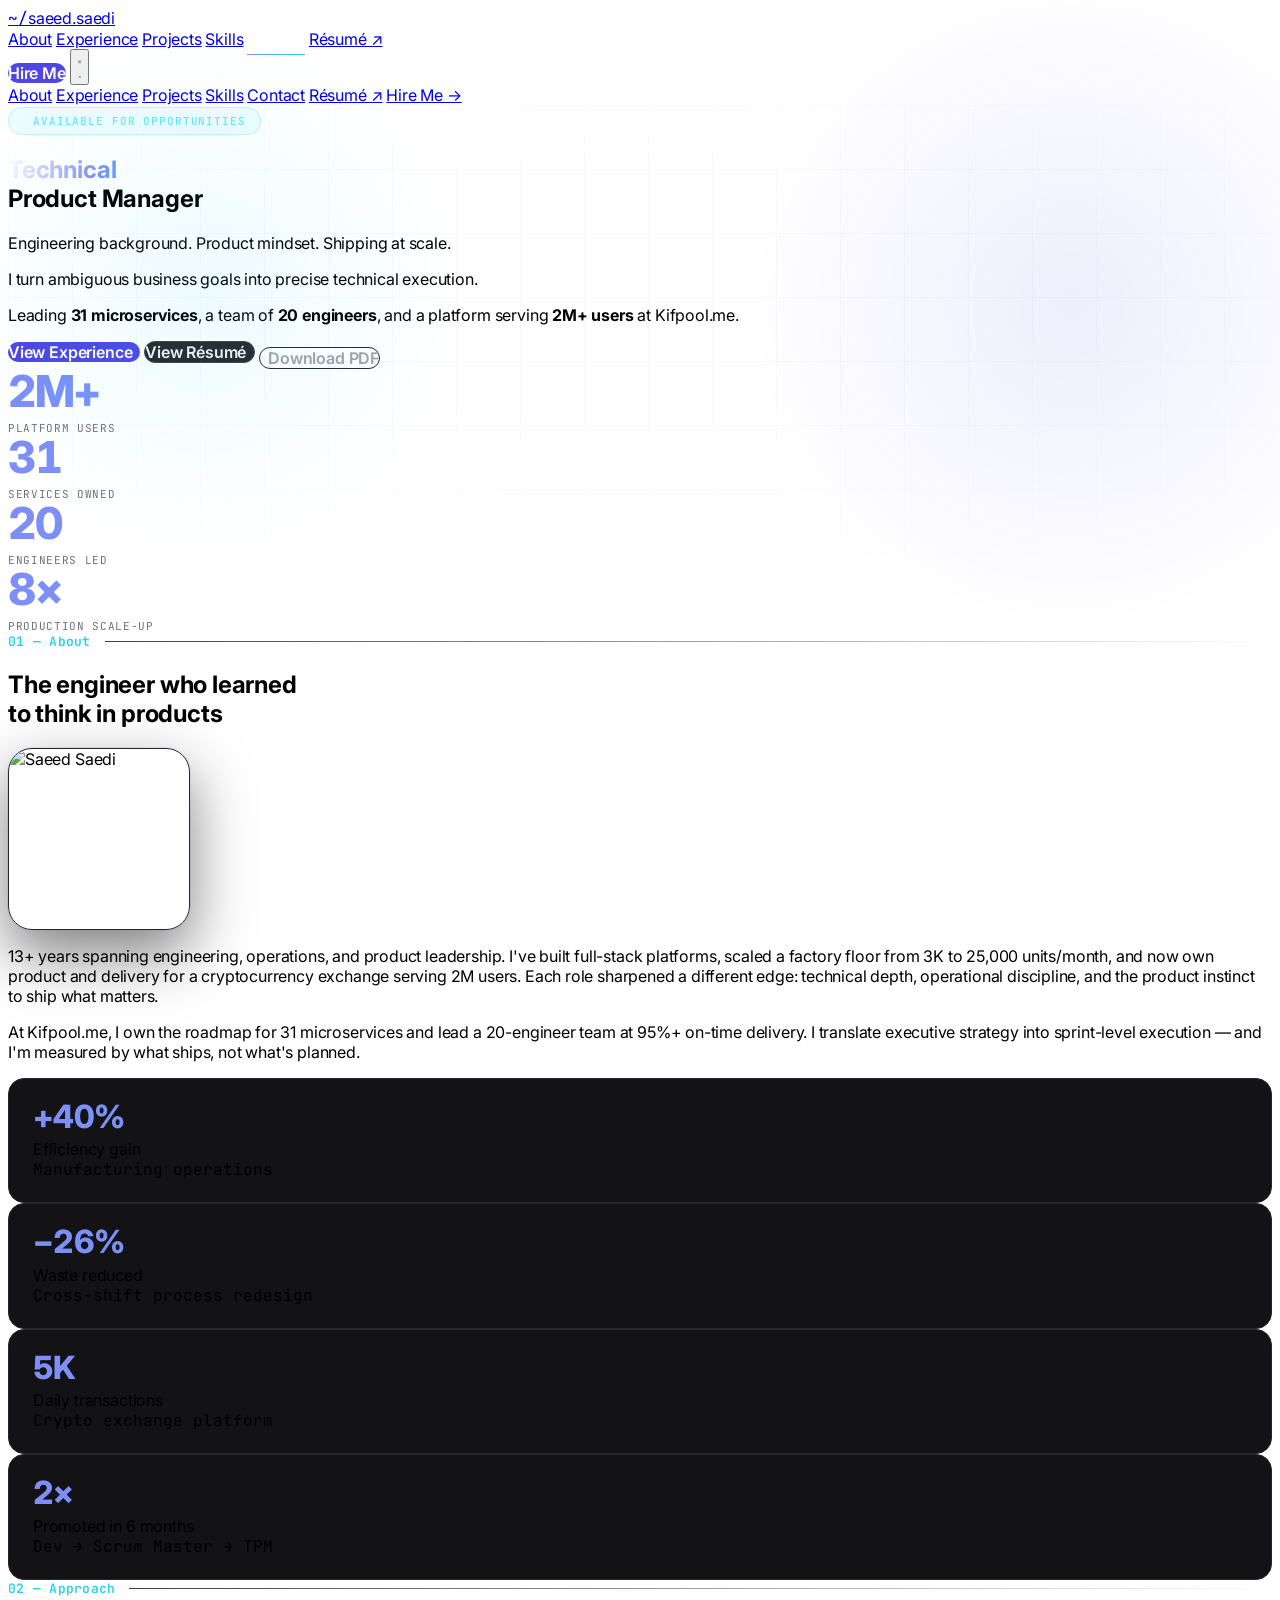
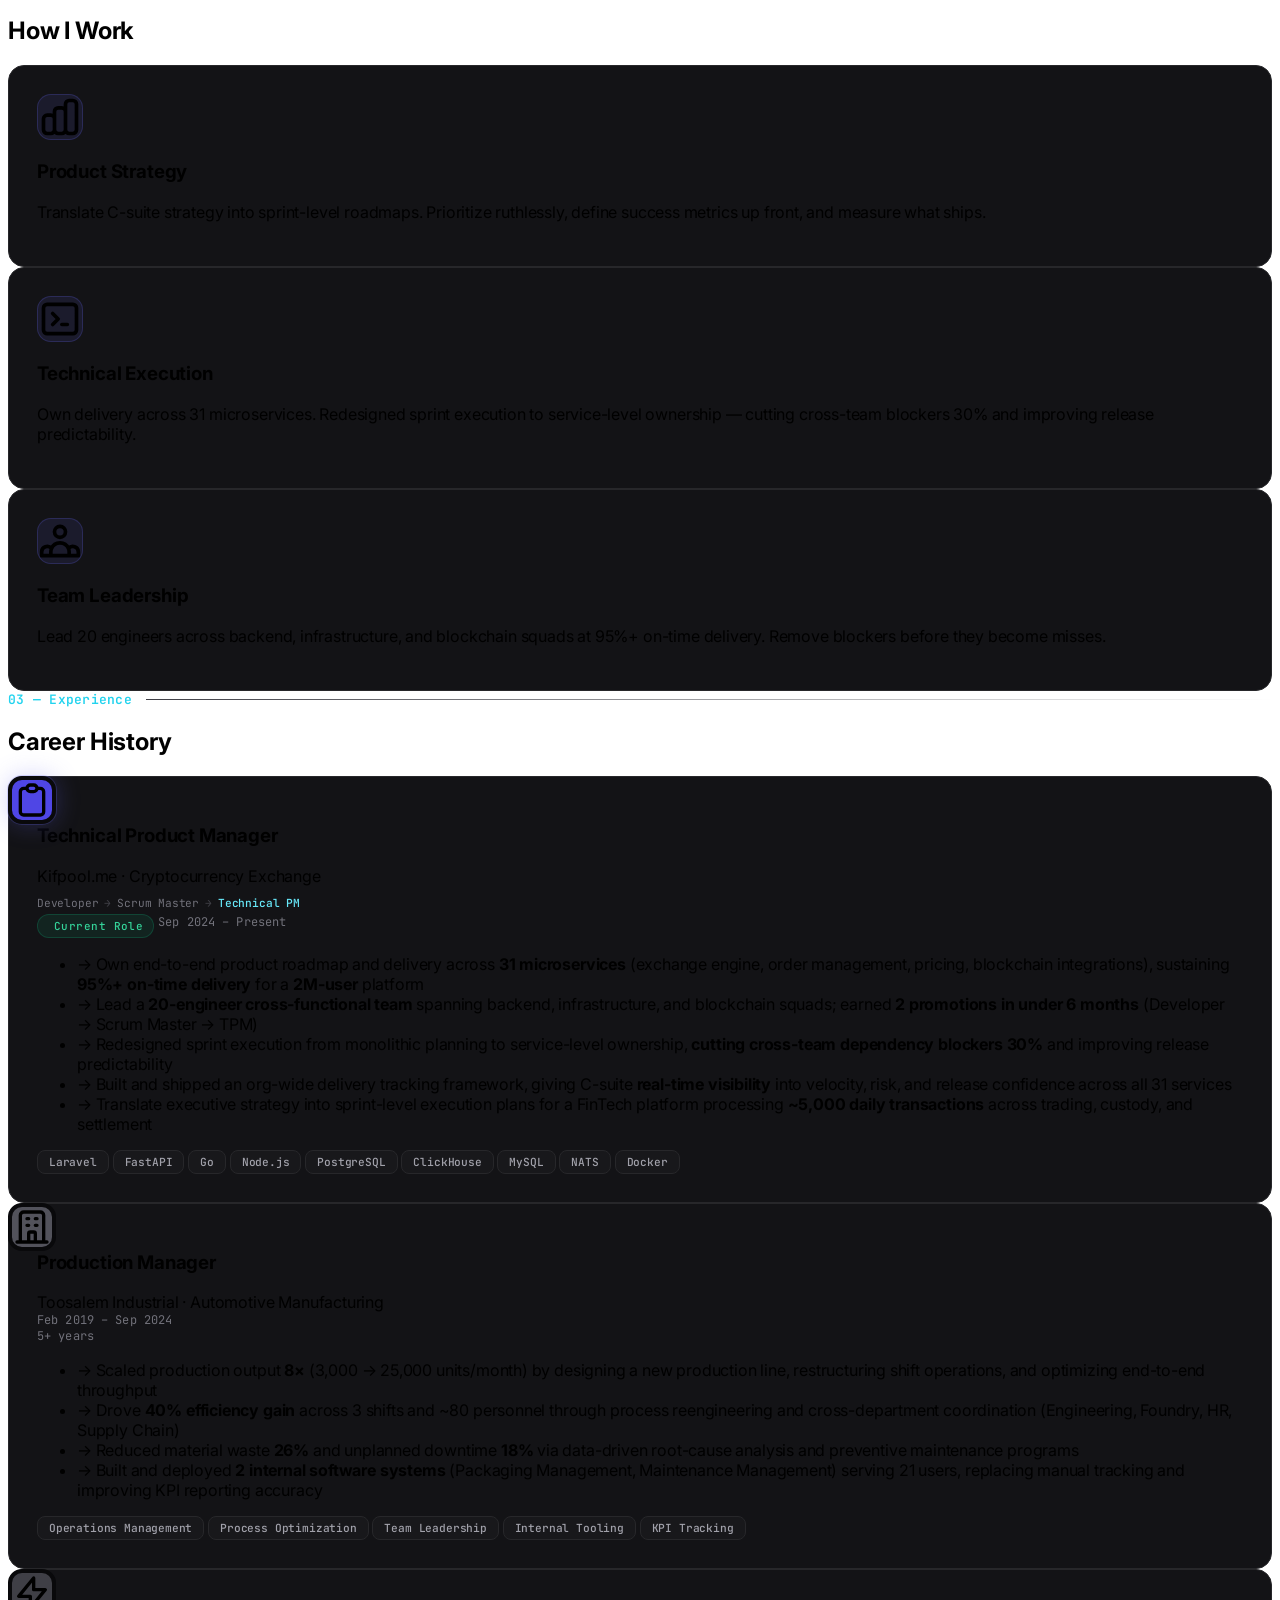
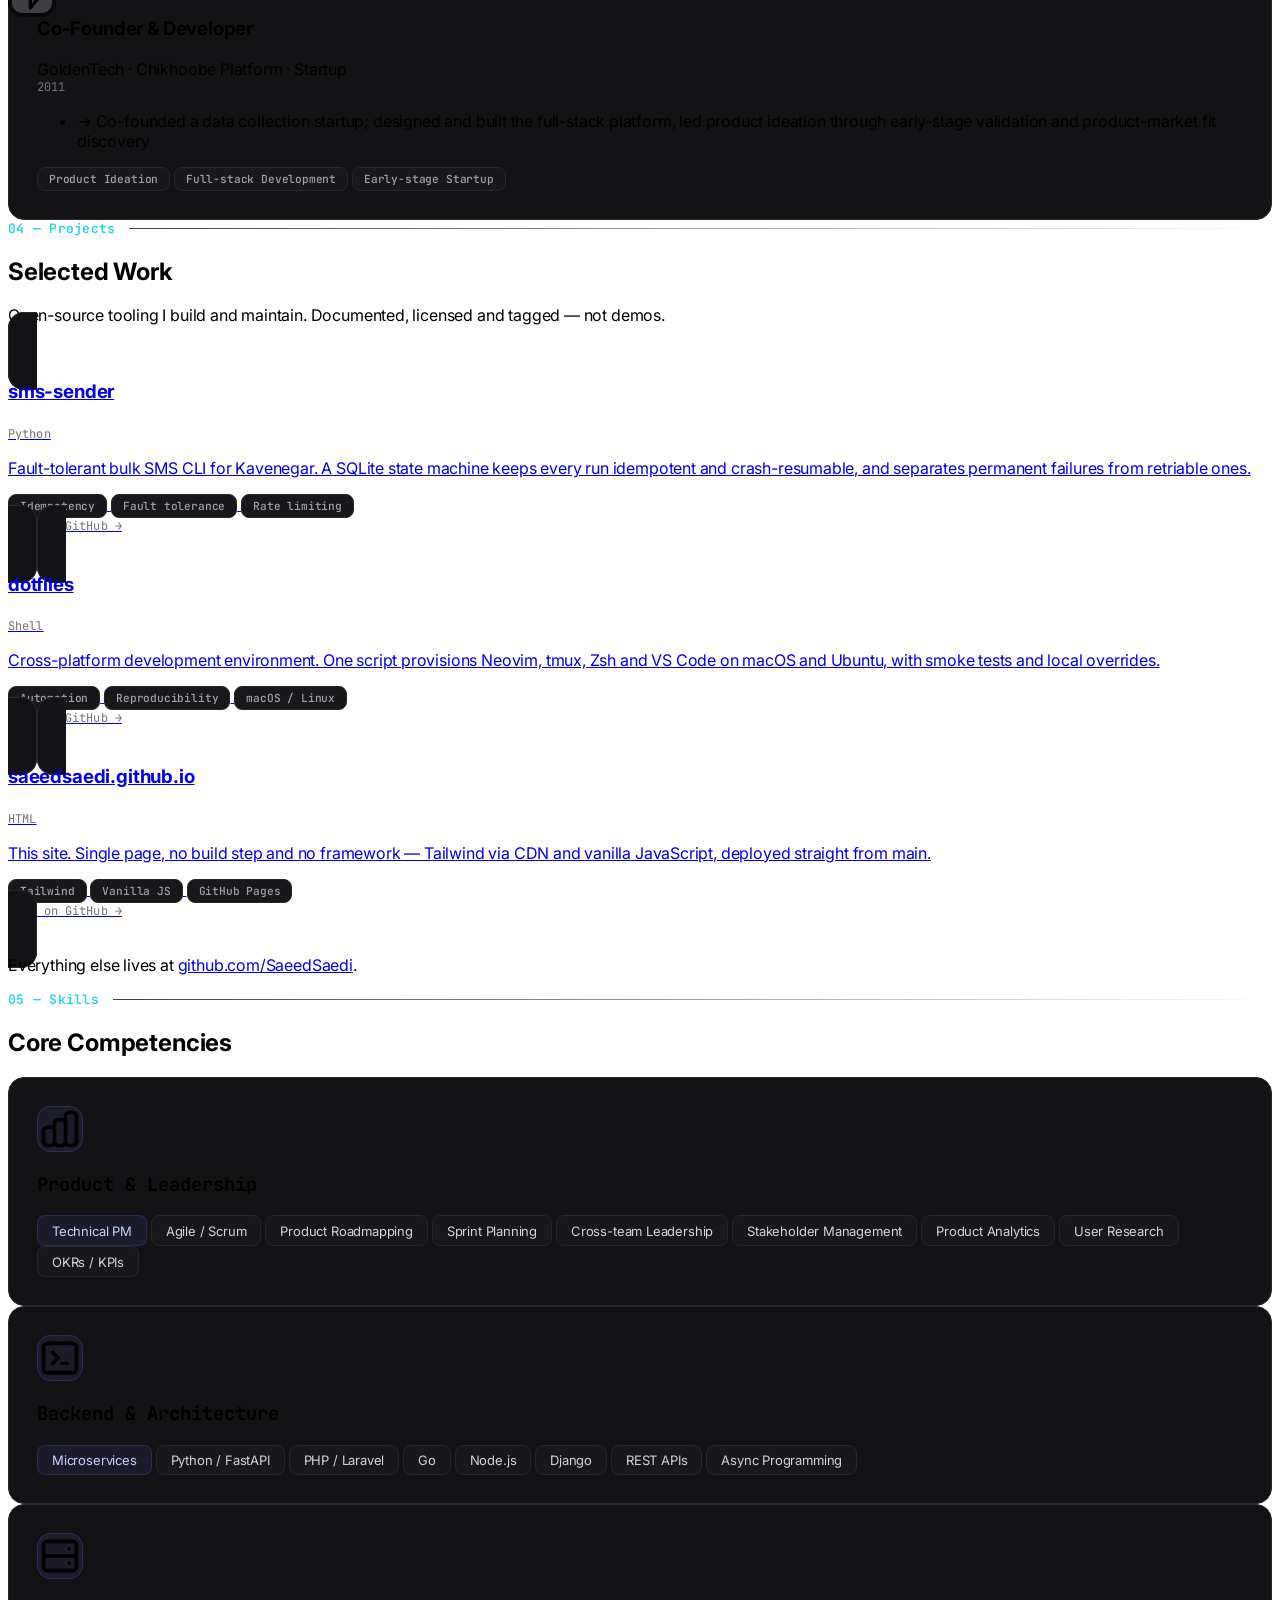
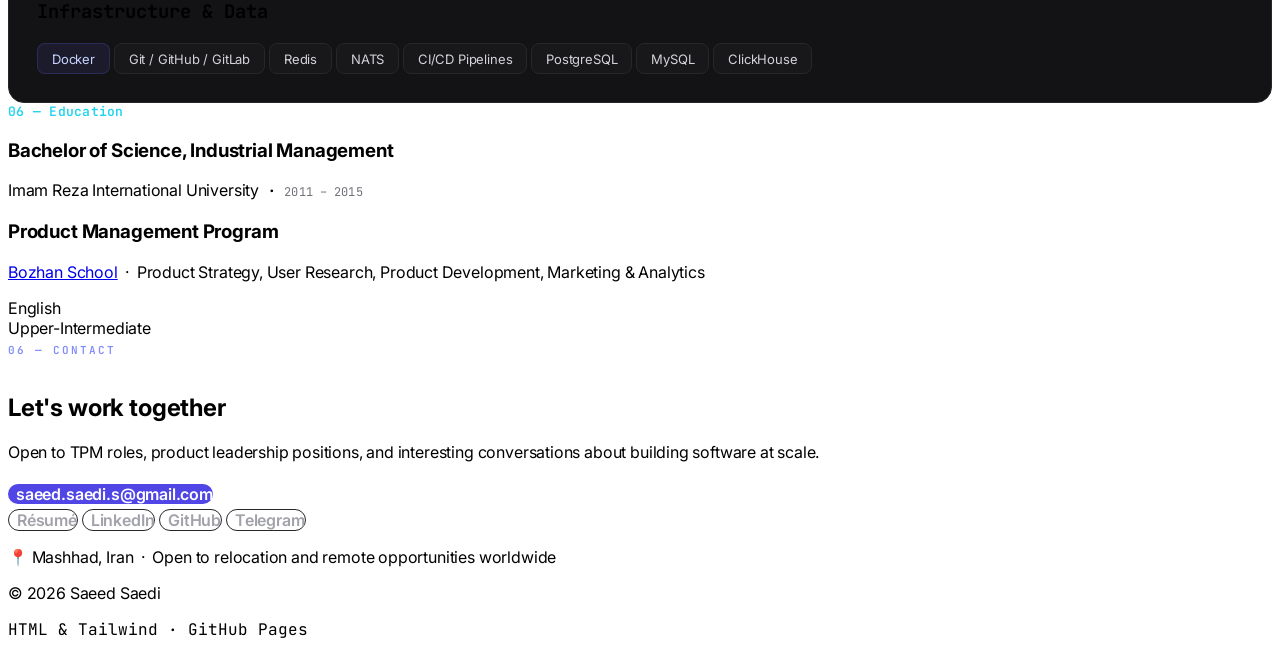
==== commit 7420838f: "feat: add Projects section linking the open-source work New #projects section between Experience and" ====
--- a/index.html
+++ b/index.html
@@ -91,6 +91,7 @@
       <div class="hidden md:flex items-center gap-8 text-sm text-zinc-400">
         <a href="#about"      class="nav-link hover:text-white transition-colors">About</a>
         <a href="#experience" class="nav-link hover:text-white transition-colors">Experience</a>
+        <a href="#projects"   class="nav-link hover:text-white transition-colors">Projects</a>
         <a href="#skills"     class="nav-link hover:text-white transition-colors">Skills</a>
         <a href="#contact"    class="nav-link hover:text-white transition-colors">Contact</a>
         <a href="resume.html" target="_blank" rel="noopener" class="hover:text-white transition-colors">Résumé ↗</a>
@@ -119,6 +120,7 @@
          class="hidden md:hidden border-t border-zinc-800/60 px-6 py-5 flex flex-col gap-4 text-sm">
       <a href="#about"      class="text-zinc-400 hover:text-white transition-colors">About</a>
       <a href="#experience" class="text-zinc-400 hover:text-white transition-colors">Experience</a>
+      <a href="#projects"   class="text-zinc-400 hover:text-white transition-colors">Projects</a>
       <a href="#skills"     class="text-zinc-400 hover:text-white transition-colors">Skills</a>
       <a href="#contact"    class="text-zinc-400 hover:text-white transition-colors">Contact</a>
       <a href="resume.html" target="_blank" rel="noopener" class="text-zinc-400 hover:text-white transition-colors">Résumé ↗</a>
@@ -581,6 +583,77 @@
 
 
   <!-- ══════════════════════════════════════════════
+       PROJECTS
+       ══════════════════════════════════════════════ -->
+  <section id="projects" class="py-24 px-6">
+    <div class="max-w-6xl mx-auto">
+
+      <div class="fade-in mb-14">
+        <div class="section-head">
+          <span class="section-index">04 — Projects</span>
+          <span class="section-rule"></span>
+        </div>
+        <h2 class="text-3xl md:text-5xl font-extrabold tracking-tight">Selected Work</h2>
+        <p class="mt-4 max-w-2xl text-zinc-400 leading-relaxed">Open-source tooling I build and maintain. Documented, licensed and tagged &mdash; not demos.</p>
+      </div>
+
+      <div class="grid md:grid-cols-3 gap-6">
+
+        <a href="https://github.com/SaeedSaedi/sms-sender" target="_blank" rel="noopener"
+           class="card fade-in group block">
+          <div class="flex items-start justify-between gap-3 mb-3">
+            <h3 class="text-lg font-bold text-white group-hover:text-indigo-400 transition-colors">sms-sender</h3>
+            <span class="meta-mono text-xs text-zinc-500">Python</span>
+          </div>
+          <p class="text-sm text-zinc-400 leading-relaxed mb-4">Fault-tolerant bulk SMS CLI for Kavenegar. A SQLite state machine keeps every run idempotent and crash-resumable, and separates permanent failures from retriable ones.</p>
+          <div class="flex flex-wrap gap-2">
+            <span class="tag">Idempotency</span>
+            <span class="tag">Fault tolerance</span>
+            <span class="tag">Rate limiting</span>
+          </div>
+          <div class="mt-5 meta-mono text-xs text-zinc-600 group-hover:text-indigo-400 transition-colors">View on GitHub &rarr;</div>
+        </a>
+
+        <a href="https://github.com/SaeedSaedi/dotfiles" target="_blank" rel="noopener"
+           class="card fade-in group block">
+          <div class="flex items-start justify-between gap-3 mb-3">
+            <h3 class="text-lg font-bold text-white group-hover:text-indigo-400 transition-colors">dotfiles</h3>
+            <span class="meta-mono text-xs text-zinc-500">Shell</span>
+          </div>
+          <p class="text-sm text-zinc-400 leading-relaxed mb-4">Cross-platform development environment. One script provisions Neovim, tmux, Zsh and VS Code on macOS and Ubuntu, with smoke tests and local overrides.</p>
+          <div class="flex flex-wrap gap-2">
+            <span class="tag">Automation</span>
+            <span class="tag">Reproducibility</span>
+            <span class="tag">macOS / Linux</span>
+          </div>
+          <div class="mt-5 meta-mono text-xs text-zinc-600 group-hover:text-indigo-400 transition-colors">View on GitHub &rarr;</div>
+        </a>
+
+        <a href="https://github.com/SaeedSaedi/saeedsaedi.github.io" target="_blank" rel="noopener"
+           class="card fade-in group block">
+          <div class="flex items-start justify-between gap-3 mb-3">
+            <h3 class="text-lg font-bold text-white group-hover:text-indigo-400 transition-colors">saeedsaedi.github.io</h3>
+            <span class="meta-mono text-xs text-zinc-500">HTML</span>
+          </div>
+          <p class="text-sm text-zinc-400 leading-relaxed mb-4">This site. Single page, no build step and no framework &mdash; Tailwind via CDN and vanilla JavaScript, deployed straight from main.</p>
+          <div class="flex flex-wrap gap-2">
+            <span class="tag">Tailwind</span>
+            <span class="tag">Vanilla JS</span>
+            <span class="tag">GitHub Pages</span>
+          </div>
+          <div class="mt-5 meta-mono text-xs text-zinc-600 group-hover:text-indigo-400 transition-colors">View on GitHub &rarr;</div>
+        </a>
+
+      </div>
+
+      <p class="fade-in mt-10 text-sm text-zinc-500">Everything else lives at
+        <a href="https://github.com/SaeedSaedi" target="_blank" rel="noopener"
+           class="text-indigo-400 hover:text-indigo-300 transition-colors">github.com/SaeedSaedi</a>.</p>
+
+    </div>
+  </section>
+
+  <!-- ══════════════════════════════════════════════
        SKILLS
        ══════════════════════════════════════════════ -->
   <section id="skills" class="py-24 px-6">
@@ -588,7 +661,7 @@
 
       <div class="fade-in mb-14">
         <div class="section-head">
-          <span class="section-index">04 — Skills</span>
+          <span class="section-index">05 — Skills</span>
           <span class="section-rule"></span>
         </div>
         <h2 class="text-3xl md:text-5xl font-extrabold tracking-tight">Core Competencies</h2>
@@ -683,7 +756,7 @@
           <!-- Degree -->
           <div>
             <div class="section-head mb-4">
-              <span class="section-index">05 — Education</span>
+              <span class="section-index">06 — Education</span>
             </div>
             <h3 class="text-2xl font-bold text-white">
               Bachelor of Science, Industrial Management
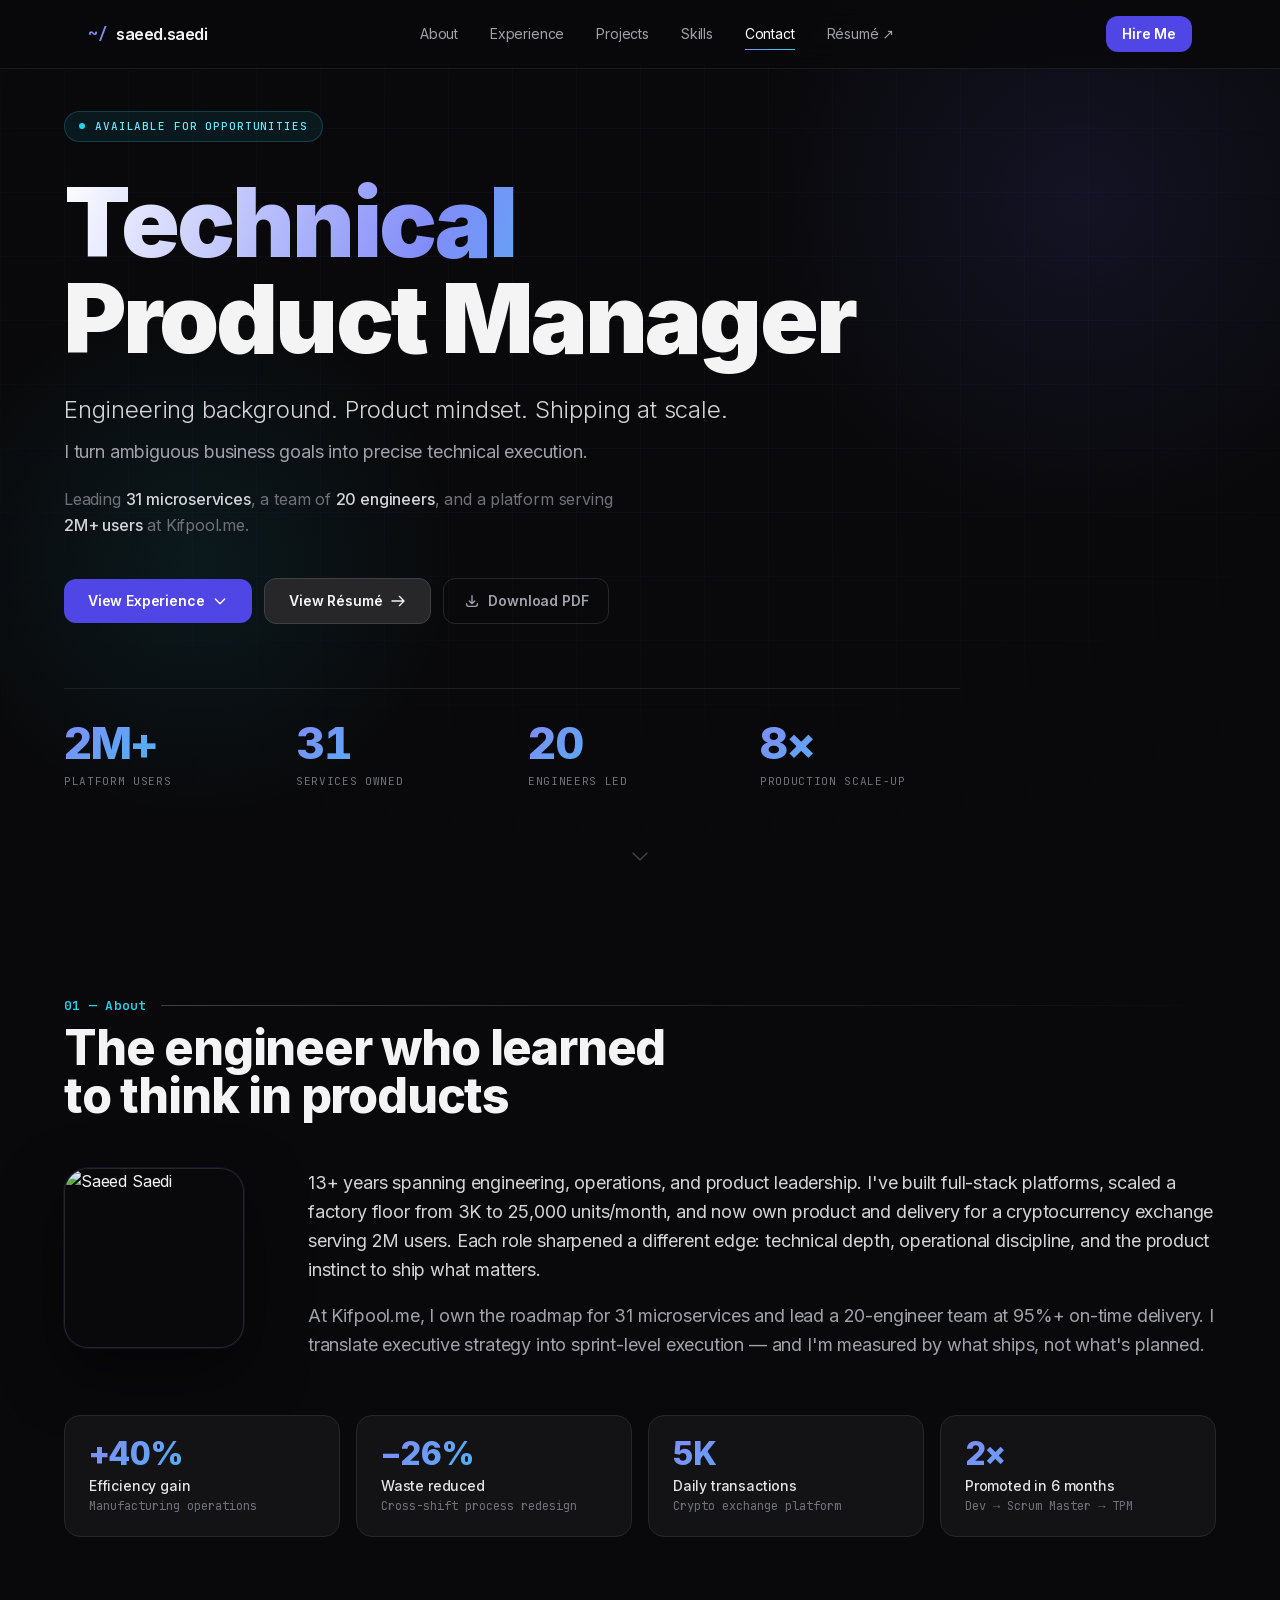
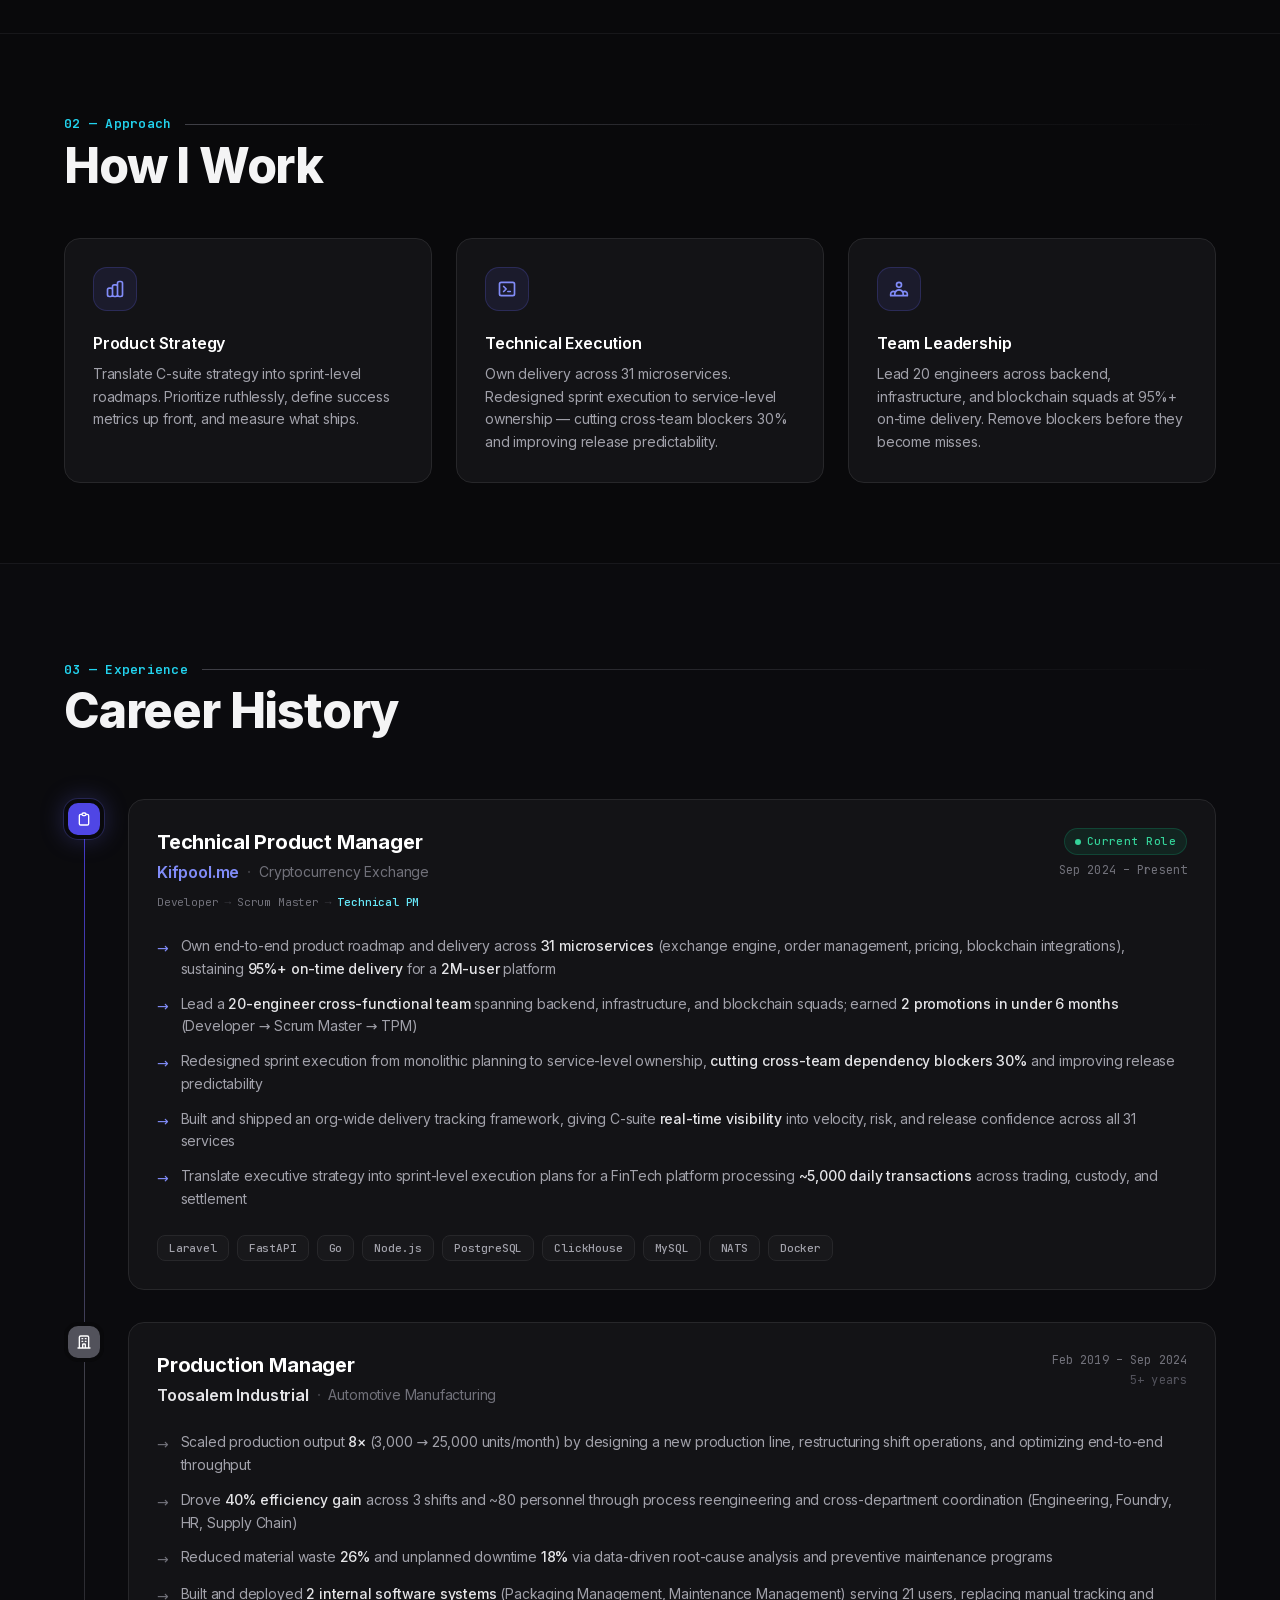
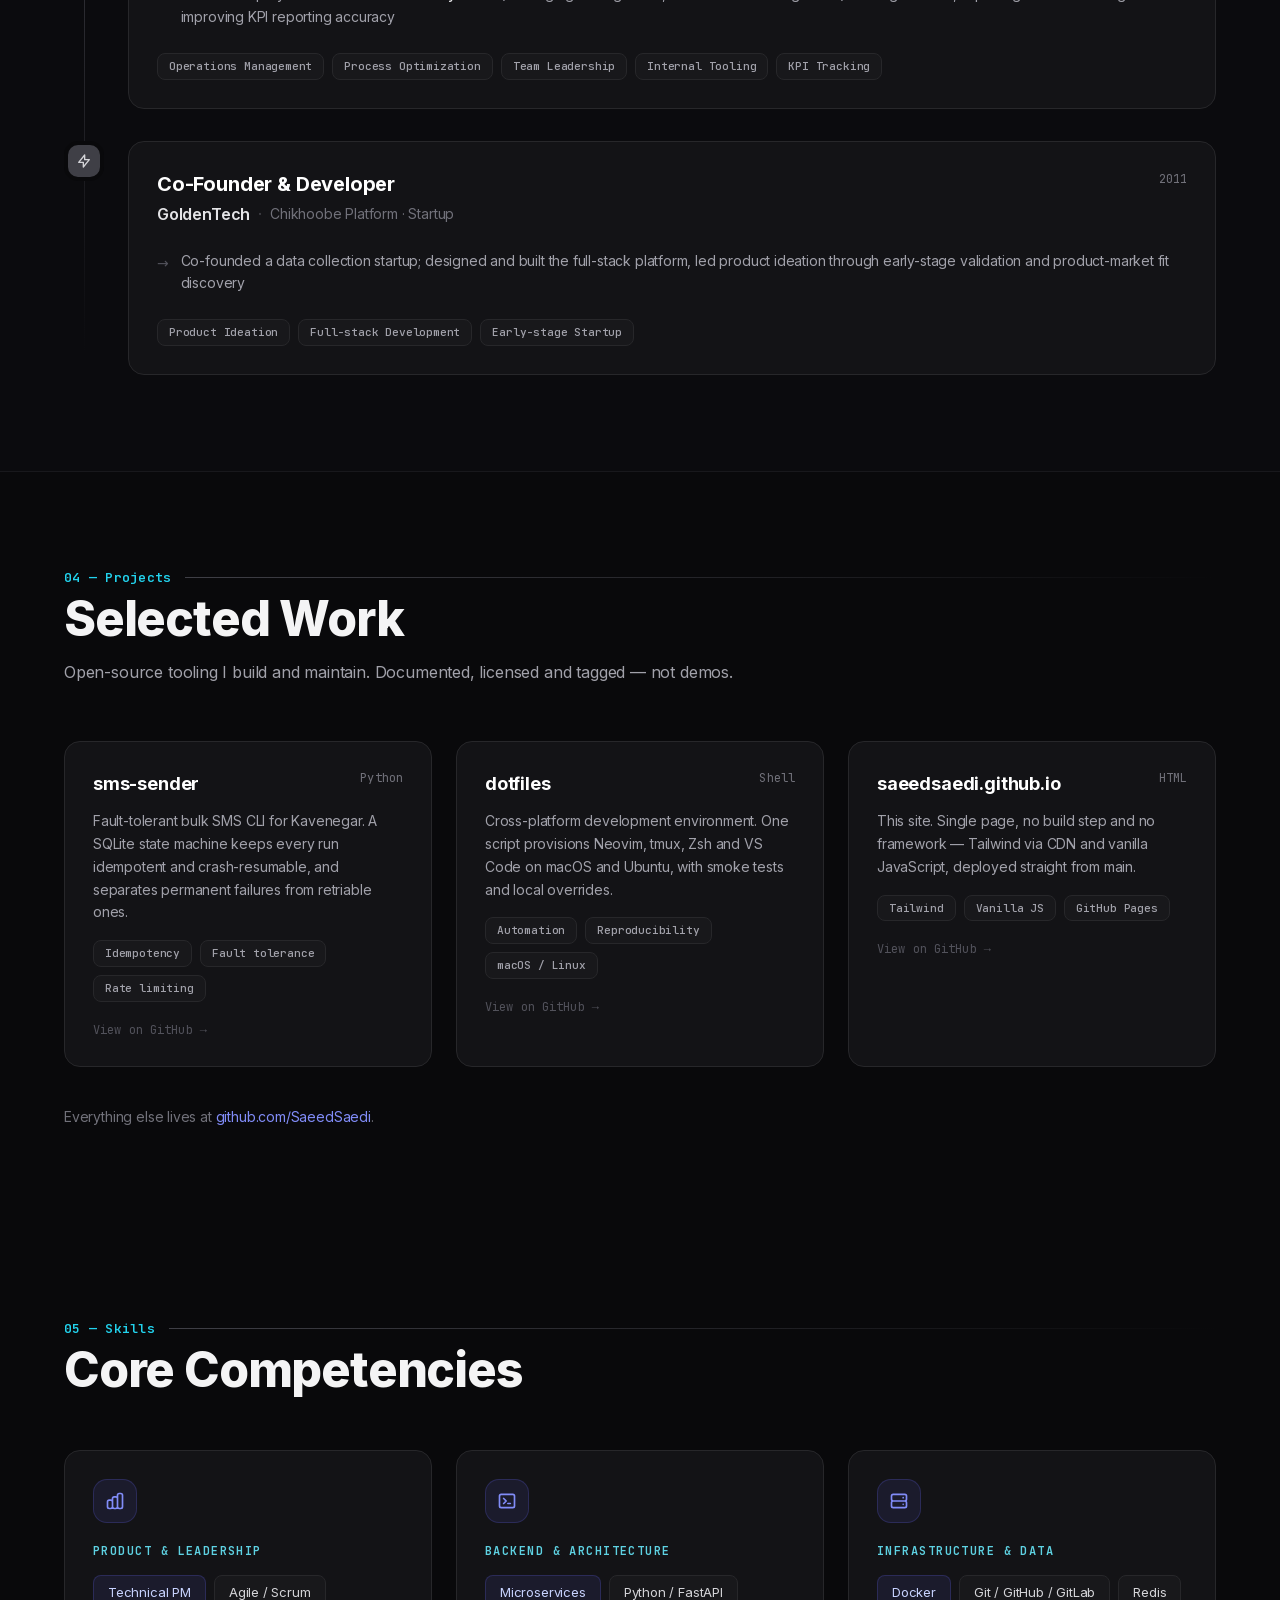
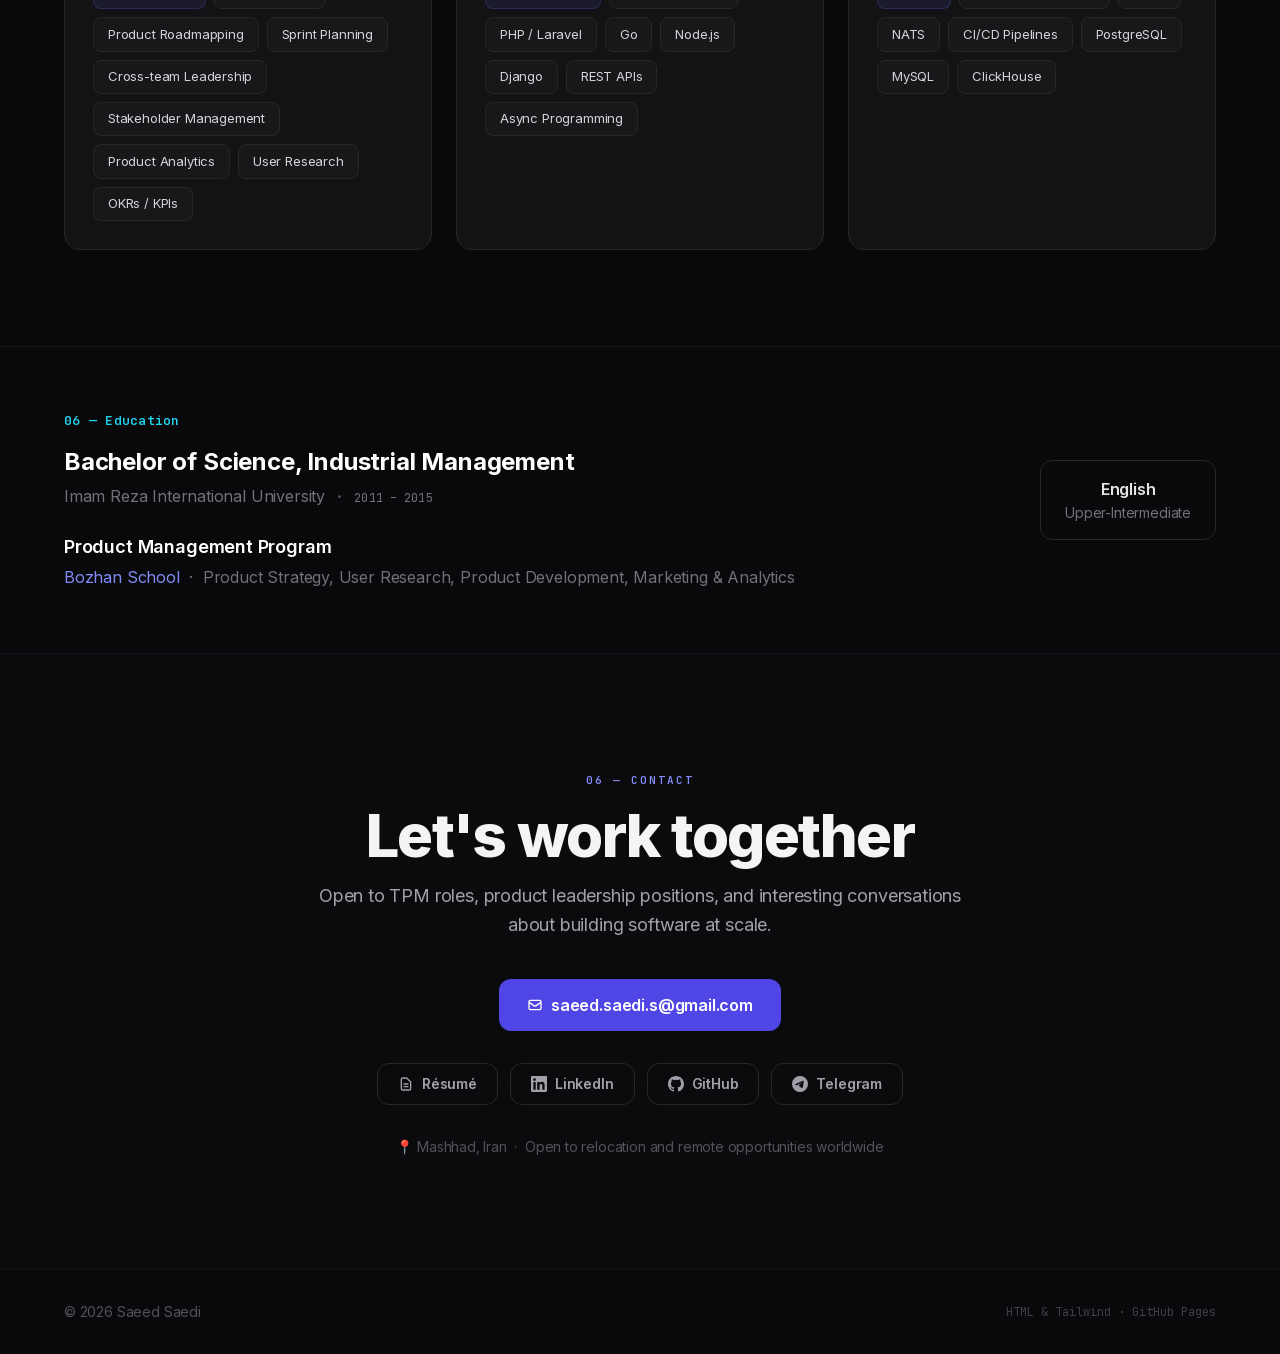
==== commit 966cb0e8: "perf: compile Tailwind and self-host fonts Replace the Tailwind Play CDN (127 KB of render-blocking " ====
--- a/index.html
+++ b/index.html
@@ -19,26 +19,14 @@
   <meta name="twitter:image"      content="https://avatars.githubusercontent.com/u/1686285?v=4" />
   <link rel="icon" href="https://avatars.githubusercontent.com/u/1686285?v=4" />
 
-  <!-- Google Fonts: Inter -->
-  <link rel="preconnect" href="https://fonts.googleapis.com" />
-  <link rel="preconnect" href="https://fonts.gstatic.com" crossorigin />
-  <link href="https://fonts.googleapis.com/css2?family=Inter:wght@300;400;500;600;700;800;900&family=JetBrains+Mono:wght@400;500;600&display=swap"
-        rel="stylesheet" />
-
-  <!-- Tailwind CSS (CDN) -->
-  <script src="https://cdn.tailwindcss.com"></script>
-  <script>
-    tailwind.config = {
-      theme: {
-        extend: {
-          fontFamily: { sans: ['Inter', 'system-ui', 'sans-serif'] },
-        },
-      },
-    };
-  </script>
-
-  <!-- Custom styles -->
+  <!-- Fonts: self-hosted Inter + JetBrains Mono (@font-face in style.css) -->
+  <link rel="preload" href="assets/fonts/inter-latin.woff2" as="font" type="font/woff2" crossorigin />
+  <link rel="preload" href="assets/fonts/jetbrains-mono-latin.woff2" as="font" type="font/woff2" crossorigin />
+
+  <!-- Custom styles, then compiled Tailwind utilities (generated — see tailwind.config.js).
+       Utilities load last so they win over custom classes of equal specificity. -->
   <link rel="stylesheet" href="style.css" />
+  <link rel="stylesheet" href="tailwind.css" />
 
   <!-- Structured data -->
   <script type="application/ld+json">
@@ -866,6 +854,6 @@
     </div>
   </footer>
 
-  <script src="script.js"></script>
+  <script src="script.js" defer></script>
 </body>
 </html>
--- a/style.css
+++ b/style.css
@@ -2,8 +2,26 @@
    style.css — saeedsaedi.github.io
    "Engineered Editorial" — editorial type + mono technical
    layer + indigo→cyan duotone on near-black.
-   Custom styles that supplement Tailwind CSS CDN.
+   Custom styles that supplement the compiled tailwind.css.
    ════════════════════════════════════════════════════ */
+
+/* ─── Fonts (self-hosted variable fonts, Latin subset — SIL OFL, see assets/fonts) ─── */
+@font-face {
+  font-family: 'Inter';
+  font-style: normal;
+  font-weight: 100 900;
+  font-display: swap;
+  src: url('assets/fonts/inter-latin.woff2') format('woff2');
+  unicode-range: U+0000-00FF, U+0131, U+0152-0153, U+02BB-02BC, U+02C6, U+02DA, U+02DC, U+0304, U+0308, U+0329, U+2000-206F, U+20AC, U+2122, U+2191, U+2193, U+2212, U+2215, U+FEFF, U+FFFD;
+}
+@font-face {
+  font-family: 'JetBrains Mono';
+  font-style: normal;
+  font-weight: 100 800;
+  font-display: swap;
+  src: url('assets/fonts/jetbrains-mono-latin.woff2') format('woff2');
+  unicode-range: U+0000-00FF, U+0131, U+0152-0153, U+02BB-02BC, U+02C6, U+02DA, U+02DC, U+0304, U+0308, U+0329, U+2000-206F, U+20AC, U+2122, U+2191, U+2193, U+2212, U+2215, U+FEFF, U+FFFD;
+}
 
 /* ─── Design tokens ──────────────────────────────── */
 :root {
@@ -107,10 +125,10 @@
 .hero-glow--cyan {
   width: 520px;
   height: 520px;
-  top: auto;
+  top: 18.75rem;  /* anchored to the top so it doesn't jump (layout shift) when
+                     web fonts swap in and the hero's height changes; still
+                     fully inside the hero, so overflow:hidden never clips it */
   right: auto;
-  bottom: 5rem;   /* fully inside the hero so the radial fades to
-                     transparent before overflow:hidden clips it (no seam) */
   left: -4rem;
   background: radial-gradient(circle, rgba(34, 211, 238, 0.08) 0%, transparent 70%);
 }
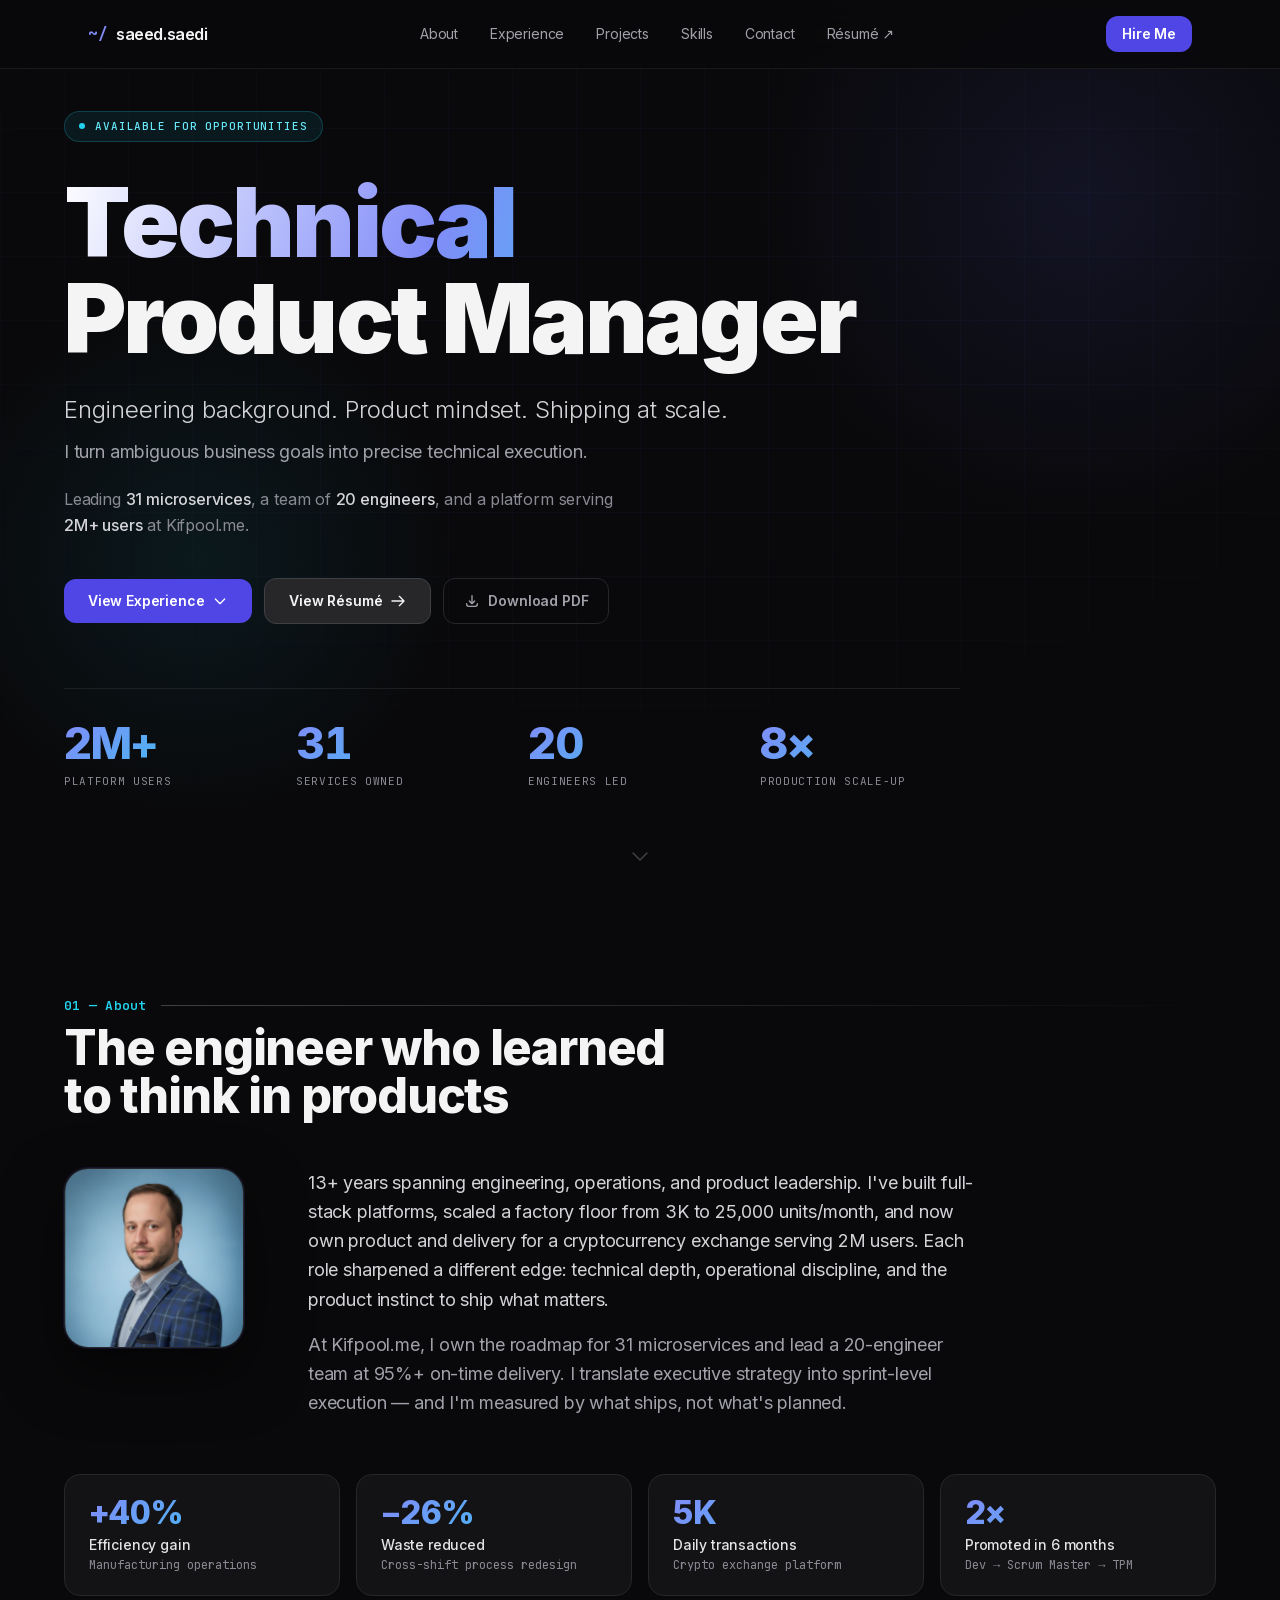
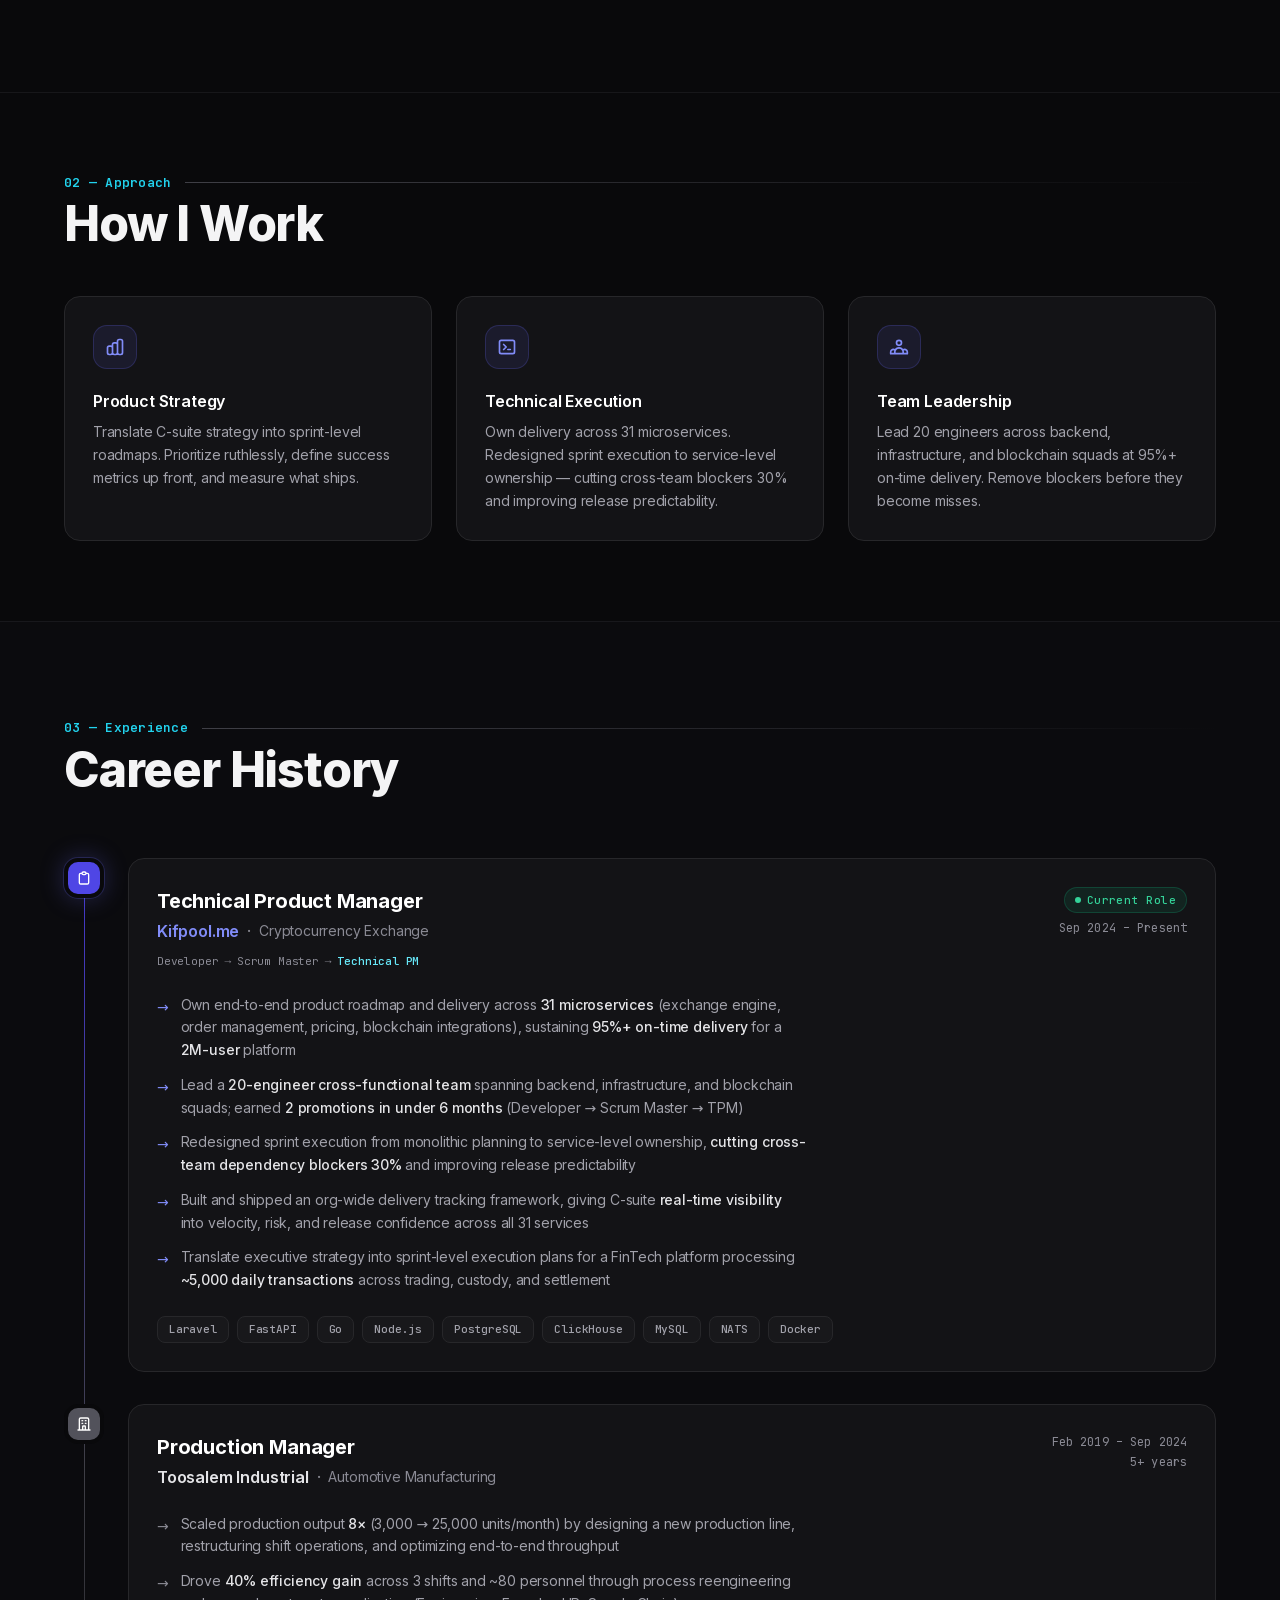
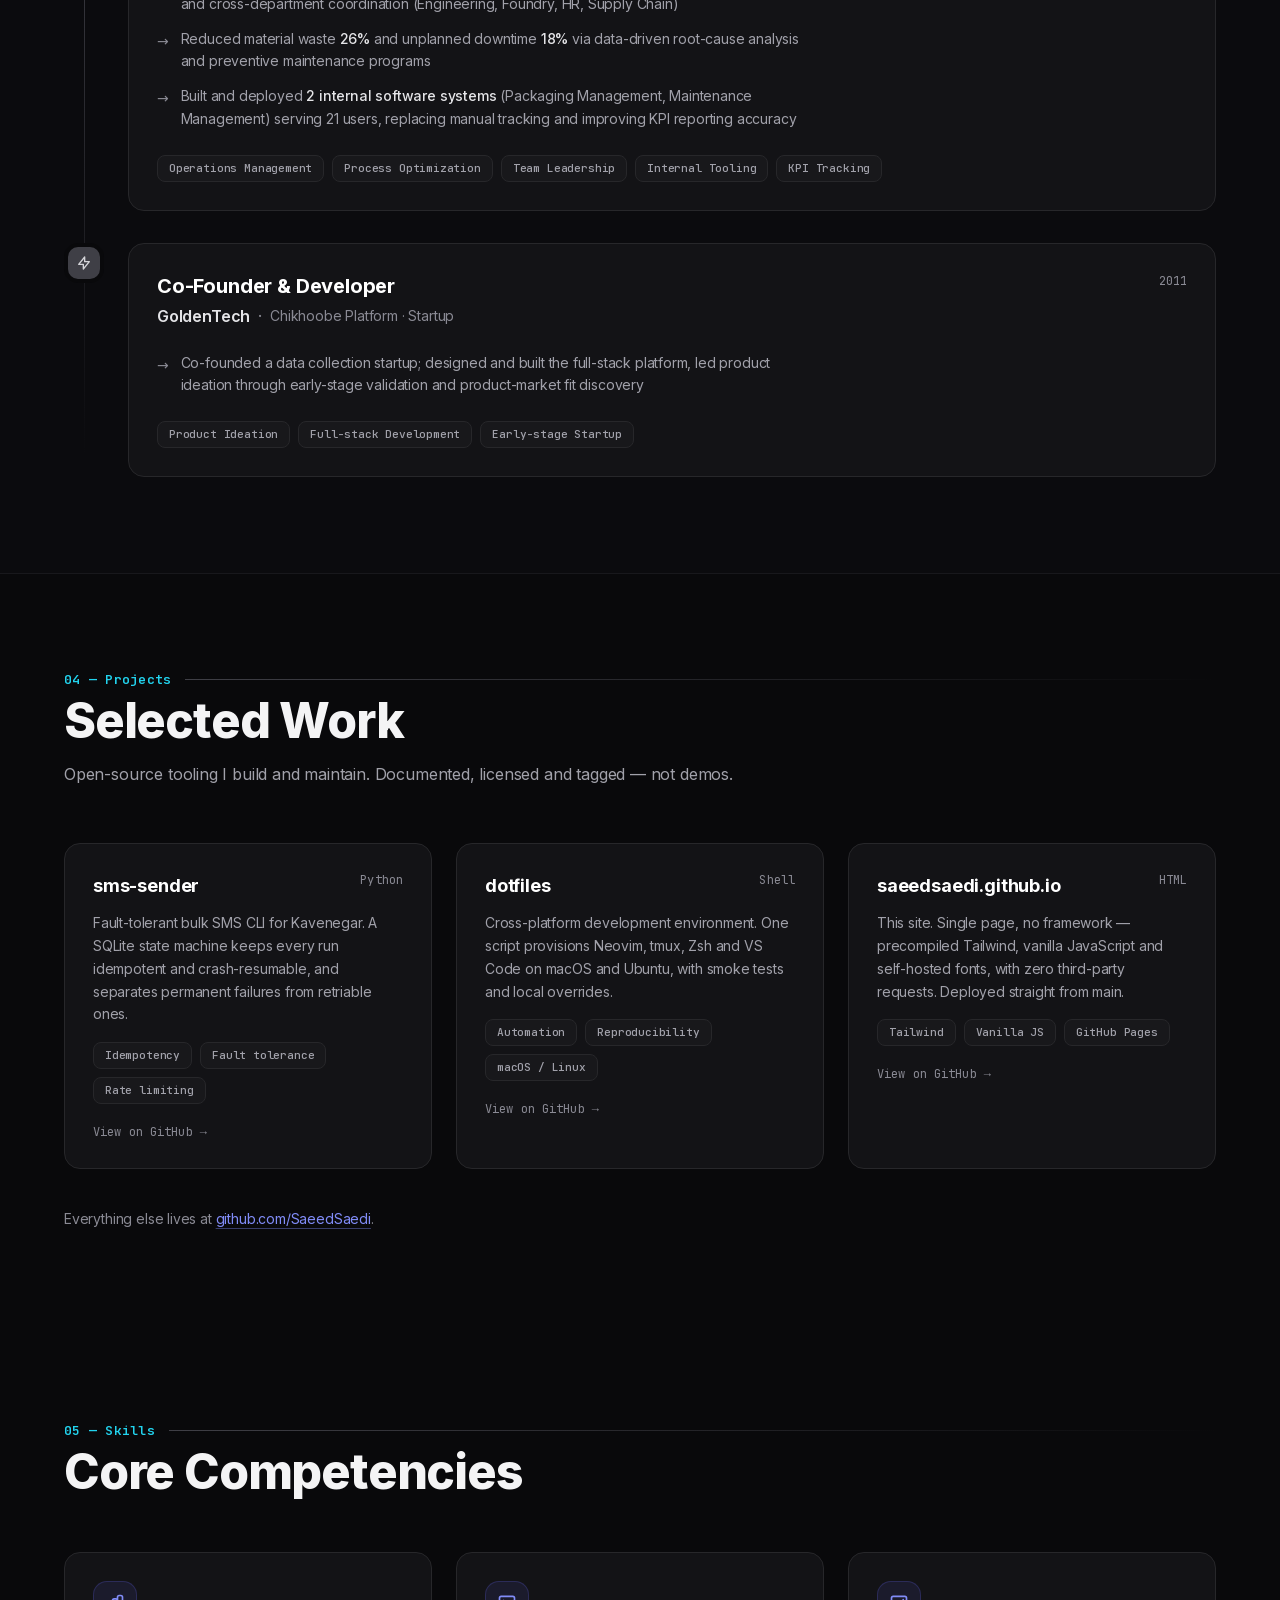
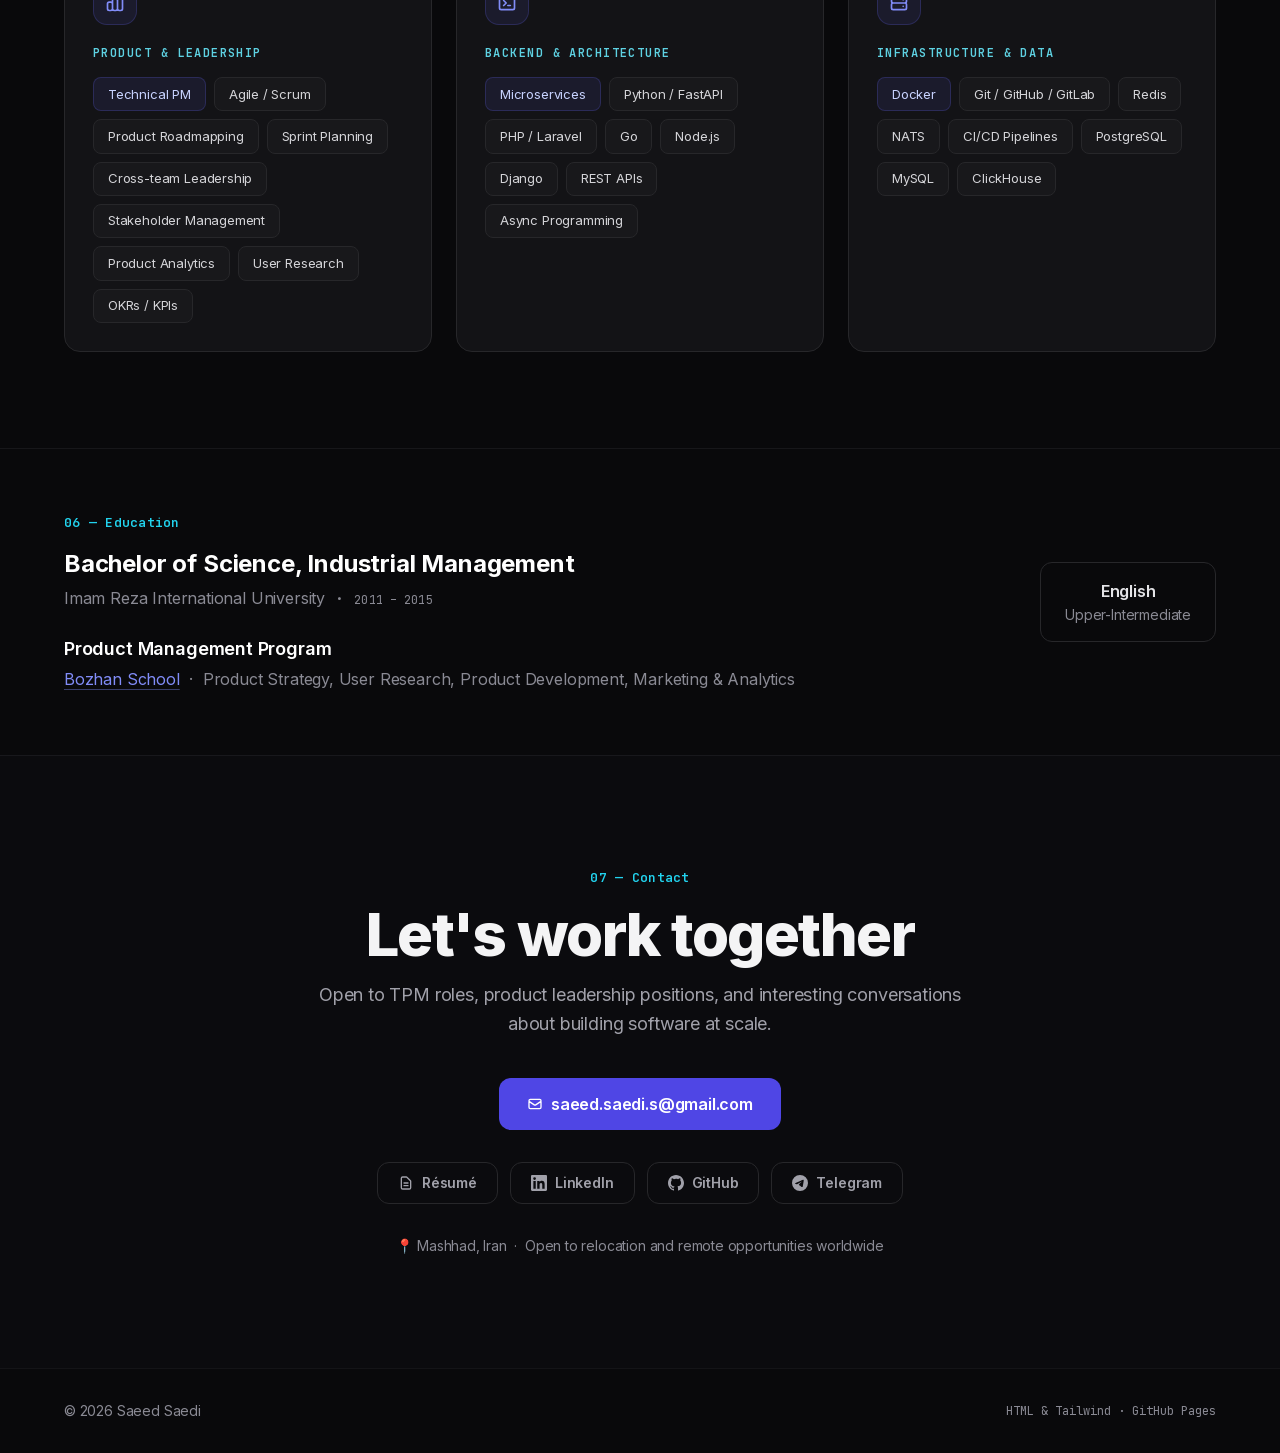
==== commit 92085706: "fix: accessibility, mobile layout, share card and responsive résumé - Secondary text uses one text-d" ====
--- a/index.html
+++ b/index.html
@@ -10,14 +10,23 @@
         content="Technical Product Manager who ships complex systems at scale — combining hands-on engineering fluency with operational rigor. Own roadmap and delivery for 31 microservices and a 20-engineer team powering a 2M-user exchange at 95%+ on-time delivery." />
   <meta property="og:title"       content="Saeed Saedi — Technical Product Manager" />
   <meta property="og:description" content="Engineering background. Product mindset. Shipping at scale. 31 microservices · 20 engineers · 2M+ users · 95%+ on-time delivery." />
-  <meta property="og:image"       content="https://avatars.githubusercontent.com/u/1686285?v=4" />
+  <meta property="og:image"       content="https://saeedsaedi.github.io/assets/og-image.jpg" />
+  <meta property="og:image:width" content="1200" />
+  <meta property="og:image:height"content="630" />
+  <meta property="og:image:alt"   content="Saeed Saedi — Technical Product Manager" />
   <meta property="og:url"         content="https://saeedsaedi.github.io/" />
   <meta property="og:type"        content="website" />
   <meta name="twitter:card"       content="summary_large_image" />
   <meta name="twitter:title"      content="Saeed Saedi — Technical Product Manager" />
   <meta name="twitter:description"content="Engineering background. Product mindset. Shipping at scale. 31 microservices · 20 engineers · 2M+ users · 95%+ on-time delivery." />
-  <meta name="twitter:image"      content="https://avatars.githubusercontent.com/u/1686285?v=4" />
-  <link rel="icon" href="https://avatars.githubusercontent.com/u/1686285?v=4" />
+  <meta name="twitter:image"      content="https://saeedsaedi.github.io/assets/og-image.jpg" />
+  <meta name="twitter:image:alt"  content="Saeed Saedi — Technical Product Manager" />
+  <link rel="icon" href="favicon.ico" sizes="16x16 32x32 48x48" />
+  <link rel="apple-touch-icon" href="apple-touch-icon.png" />
+
+  <!-- Mark JS as available before first paint, so .fade-in content is only
+       hidden when script.js is there to reveal it (see style.css). -->
+  <script>document.documentElement.classList.add('js');</script>
 
   <!-- Fonts: self-hosted Inter + JetBrains Mono (@font-face in style.css) -->
   <link rel="preload" href="assets/fonts/inter-latin.woff2" as="font" type="font/woff2" crossorigin />
@@ -36,7 +45,7 @@
     "name": "Saeed Saedi",
     "jobTitle": "Technical Product Manager",
     "url": "https://saeedsaedi.github.io",
-    "image": "https://avatars.githubusercontent.com/u/1686285?v=4",
+    "image": "https://saeedsaedi.github.io/assets/saeed-saedi.webp",
     "email": "saeed.saedi.s@gmail.com",
     "sameAs": [
       "https://www.linkedin.com/in/saeedsaedi/",
@@ -71,7 +80,7 @@
   <nav class="fixed top-0 left-0 right-0 z-50 nav-blur bg-zinc-950/80 border-b border-zinc-800/60">
     <div class="max-w-6xl mx-auto px-6 py-4 flex items-center justify-between">
 
-      <a href="#" class="font-semibold text-zinc-100 tracking-tight hover:text-white transition-colors flex items-center gap-2">
+      <a href="#top" class="font-semibold text-zinc-100 tracking-tight hover:text-white transition-colors flex items-center gap-2">
         <span class="mono text-indigo-400">~/</span>saeed.saedi
       </a>
 
@@ -116,11 +125,12 @@
     </div>
   </nav>
 
+  <main>
 
   <!-- ══════════════════════════════════════════════
        HERO
        ══════════════════════════════════════════════ -->
-  <section class="hero-grid relative min-h-screen flex flex-col justify-center overflow-hidden pt-24 pb-24 px-6">
+  <section id="top" class="hero-grid relative min-h-screen flex flex-col justify-center overflow-hidden pt-24 pb-16 md:pb-24 px-6">
     <div class="hero-glow" aria-hidden="true"></div>
     <div class="hero-glow hero-glow--cyan" aria-hidden="true"></div>
 
@@ -144,7 +154,7 @@
         <p class="text-base md:text-lg text-zinc-400 mb-5 max-w-xl leading-relaxed">
           I turn ambiguous business goals into precise technical execution.
         </p>
-        <p class="text-base text-zinc-500 mb-10 max-w-xl leading-relaxed">
+        <p class="text-base text-dim mb-10 max-w-xl leading-relaxed">
           Leading <strong class="text-zinc-300 font-medium">31 microservices</strong>, a team of
           <strong class="text-zinc-300 font-medium">20 engineers</strong>, and a platform serving
           <strong class="text-zinc-300 font-medium">2M+ users</strong> at Kifpool.me.
@@ -196,7 +206,7 @@
     </div>
 
     <!-- Scroll hint -->
-    <div class="scroll-indicator" aria-hidden="true">
+    <div class="scroll-indicator hidden md:block" aria-hidden="true">
       <svg class="w-6 h-6" fill="none" stroke="currentColor" viewBox="0 0 24 24">
         <path stroke-linecap="round" stroke-linejoin="round" stroke-width="1.5" d="M19 9l-7 7-7-7"/>
       </svg>
@@ -207,7 +217,7 @@
   <!-- ══════════════════════════════════════════════
        ABOUT
        ══════════════════════════════════════════════ -->
-  <section id="about" class="py-24 px-6">
+  <section id="about" class="py-16 md:py-24 px-6">
     <div class="max-w-6xl mx-auto">
 
       <!-- Section header -->
@@ -227,7 +237,7 @@
 
         <!-- Profile photo -->
         <div class="fade-in flex-shrink-0">
-          <img src="https://avatars.githubusercontent.com/u/1686285?v=4"
+          <img src="assets/saeed-saedi.webp"
                alt="Saeed Saedi"
                width="180" height="180"
                class="profile-photo"
@@ -236,7 +246,7 @@
         </div>
 
         <!-- Bio text -->
-        <div class="fade-in">
+        <div class="fade-in max-w-2xl">
           <p class="text-zinc-300 text-lg leading-relaxed mb-4">
             13+ years spanning engineering, operations, and product leadership. I've built
             full-stack platforms, scaled a factory floor from 3K to 25,000 units/month, and
@@ -257,22 +267,22 @@
         <div class="card card--compact fade-in">
           <div class="metric-num">+40%</div>
           <div class="text-sm font-medium text-zinc-200 mb-0.5">Efficiency gain</div>
-          <div class="text-xs text-zinc-500 mono">Manufacturing operations</div>
+          <div class="text-xs text-dim mono">Manufacturing operations</div>
         </div>
         <div class="card card--compact fade-in">
           <div class="metric-num">−26%</div>
           <div class="text-sm font-medium text-zinc-200 mb-0.5">Waste reduced</div>
-          <div class="text-xs text-zinc-500 mono">Cross-shift process redesign</div>
+          <div class="text-xs text-dim mono">Cross-shift process redesign</div>
         </div>
         <div class="card card--compact fade-in">
           <div class="metric-num">5K</div>
           <div class="text-sm font-medium text-zinc-200 mb-0.5">Daily transactions</div>
-          <div class="text-xs text-zinc-500 mono">Crypto exchange platform</div>
+          <div class="text-xs text-dim mono">Crypto exchange platform</div>
         </div>
         <div class="card card--compact fade-in">
           <div class="metric-num">2×</div>
           <div class="text-sm font-medium text-zinc-200 mb-0.5">Promoted in 6 months</div>
-          <div class="text-xs text-zinc-500 mono">Dev → Scrum Master → TPM</div>
+          <div class="text-xs text-dim mono">Dev → Scrum Master → TPM</div>
         </div>
       </div>
 
@@ -283,7 +293,7 @@
   <!-- ══════════════════════════════════════════════
        HOW I WORK
        ══════════════════════════════════════════════ -->
-  <section class="py-20 px-6 border-t border-zinc-800/50">
+  <section class="py-16 md:py-20 px-6 border-t border-zinc-800/50">
     <div class="max-w-6xl mx-auto">
 
       <div class="fade-in mb-12">
@@ -346,7 +356,7 @@
   <!-- ══════════════════════════════════════════════
        EXPERIENCE
        ══════════════════════════════════════════════ -->
-  <section id="experience" class="py-24 px-6 border-y border-zinc-800/50 bg-zinc-900/20">
+  <section id="experience" class="py-16 md:py-24 px-6 border-y border-zinc-800/50 bg-zinc-900/20">
     <div class="max-w-6xl mx-auto">
 
       <div class="fade-in mb-16">
@@ -386,8 +396,8 @@
                   <h3 class="text-xl font-bold text-white">Technical Product Manager</h3>
                   <div class="flex flex-wrap items-center gap-2 mt-1">
                     <span class="text-indigo-400 font-semibold">Kifpool.me</span>
-                    <span class="text-zinc-700">·</span>
-                    <span class="text-zinc-500 text-sm">Cryptocurrency Exchange</span>
+                    <span class="text-dim">·</span>
+                    <span class="text-dim text-sm">Cryptocurrency Exchange</span>
                   </div>
                   <!-- Promotion track -->
                   <div class="promo-track">
@@ -398,7 +408,7 @@
                     <span class="promo-step promo-step--active">Technical PM</span>
                   </div>
                 </div>
-                <div class="flex flex-col items-end gap-1.5 flex-shrink-0">
+                <div class="flex flex-col items-start sm:items-end gap-1.5 flex-shrink-0">
                   <span class="badge-current">
                     <span class="w-1.5 h-1.5 rounded-full bg-emerald-400 pulse-dot"></span>
                     Current Role
@@ -408,7 +418,7 @@
               </div>
 
               <!-- Bullets -->
-              <ul class="space-y-3 mt-6 mb-6">
+              <ul class="space-y-3 mt-6 mb-6 max-w-prose">
                 <li class="flex gap-3 text-zinc-400 text-sm leading-relaxed">
                   <span class="text-indigo-400 flex-shrink-0 mt-0.5">→</span>
                   <span>Own end-to-end product roadmap and delivery across
@@ -476,37 +486,37 @@
                   <h3 class="text-xl font-bold text-white">Production Manager</h3>
                   <div class="flex flex-wrap items-center gap-2 mt-1">
                     <span class="text-zinc-200 font-semibold">Toosalem Industrial</span>
-                    <span class="text-zinc-700">·</span>
-                    <span class="text-zinc-500 text-sm">Automotive Manufacturing</span>
+                    <span class="text-dim">·</span>
+                    <span class="text-dim text-sm">Automotive Manufacturing</span>
                   </div>
                 </div>
-                <div class="text-right flex-shrink-0">
+                <div class="sm:text-right flex-shrink-0">
                   <div class="meta-mono">Feb 2019 – Sep 2024</div>
-                  <div class="meta-mono text-zinc-600 mt-0.5">5+ years</div>
+                  <div class="meta-mono text-dim mt-0.5">5+ years</div>
                 </div>
               </div>
 
-              <ul class="space-y-3 mb-6">
-                <li class="flex gap-3 text-zinc-400 text-sm leading-relaxed">
-                  <span class="text-zinc-500 flex-shrink-0 mt-0.5">→</span>
+              <ul class="space-y-3 mb-6 max-w-prose">
+                <li class="flex gap-3 text-zinc-400 text-sm leading-relaxed">
+                  <span class="text-dim flex-shrink-0 mt-0.5">→</span>
                   <span>Scaled production output <strong class="text-zinc-200 font-medium">8×</strong>
                     (3,000 → 25,000 units/month) by designing a new production line, restructuring
                     shift operations, and optimizing end-to-end throughput</span>
                 </li>
                 <li class="flex gap-3 text-zinc-400 text-sm leading-relaxed">
-                  <span class="text-zinc-500 flex-shrink-0 mt-0.5">→</span>
+                  <span class="text-dim flex-shrink-0 mt-0.5">→</span>
                   <span>Drove <strong class="text-zinc-200 font-medium">40% efficiency gain</strong>
                     across 3 shifts and ~80 personnel through process reengineering and cross-department
                     coordination (Engineering, Foundry, HR, Supply Chain)</span>
                 </li>
                 <li class="flex gap-3 text-zinc-400 text-sm leading-relaxed">
-                  <span class="text-zinc-500 flex-shrink-0 mt-0.5">→</span>
+                  <span class="text-dim flex-shrink-0 mt-0.5">→</span>
                   <span>Reduced material waste <strong class="text-zinc-200 font-medium">26%</strong>
                     and unplanned downtime <strong class="text-zinc-200 font-medium">18%</strong>
                     via data-driven root-cause analysis and preventive maintenance programs</span>
                 </li>
                 <li class="flex gap-3 text-zinc-400 text-sm leading-relaxed">
-                  <span class="text-zinc-500 flex-shrink-0 mt-0.5">→</span>
+                  <span class="text-dim flex-shrink-0 mt-0.5">→</span>
                   <span>Built and deployed <strong class="text-zinc-200 font-medium">2 internal
                     software systems</strong> (Packaging Management, Maintenance Management) serving
                     21 users, replacing manual tracking and improving KPI reporting accuracy</span>
@@ -539,16 +549,16 @@
                   <h3 class="text-xl font-bold text-white">Co-Founder &amp; Developer</h3>
                   <div class="flex flex-wrap items-center gap-2 mt-1">
                     <span class="text-zinc-200 font-semibold">GoldenTech</span>
-                    <span class="text-zinc-700">·</span>
-                    <span class="text-zinc-500 text-sm">Chikhoobe Platform · Startup</span>
+                    <span class="text-dim">·</span>
+                    <span class="text-dim text-sm">Chikhoobe Platform · Startup</span>
                   </div>
                 </div>
                 <div class="meta-mono flex-shrink-0">2011</div>
               </div>
 
-              <ul class="space-y-3 mb-6">
-                <li class="flex gap-3 text-zinc-400 text-sm leading-relaxed">
-                  <span class="text-zinc-600 flex-shrink-0 mt-0.5">→</span>
+              <ul class="space-y-3 mb-6 max-w-prose">
+                <li class="flex gap-3 text-zinc-400 text-sm leading-relaxed">
+                  <span class="text-dim flex-shrink-0 mt-0.5">→</span>
                   <span>Co-founded a data collection startup; designed and built the full-stack
                     platform, led product ideation through early-stage validation and product-market
                     fit discovery</span>
@@ -573,7 +583,7 @@
   <!-- ══════════════════════════════════════════════
        PROJECTS
        ══════════════════════════════════════════════ -->
-  <section id="projects" class="py-24 px-6">
+  <section id="projects" class="py-16 md:py-24 px-6">
     <div class="max-w-6xl mx-auto">
 
       <div class="fade-in mb-14">
@@ -591,7 +601,7 @@
            class="card fade-in group block">
           <div class="flex items-start justify-between gap-3 mb-3">
             <h3 class="text-lg font-bold text-white group-hover:text-indigo-400 transition-colors">sms-sender</h3>
-            <span class="meta-mono text-xs text-zinc-500">Python</span>
+            <span class="meta-mono text-xs text-dim">Python</span>
           </div>
           <p class="text-sm text-zinc-400 leading-relaxed mb-4">Fault-tolerant bulk SMS CLI for Kavenegar. A SQLite state machine keeps every run idempotent and crash-resumable, and separates permanent failures from retriable ones.</p>
           <div class="flex flex-wrap gap-2">
@@ -599,14 +609,14 @@
             <span class="tag">Fault tolerance</span>
             <span class="tag">Rate limiting</span>
           </div>
-          <div class="mt-5 meta-mono text-xs text-zinc-600 group-hover:text-indigo-400 transition-colors">View on GitHub &rarr;</div>
+          <div class="mt-5 meta-mono text-xs text-dim group-hover:text-indigo-400 transition-colors">View on GitHub &rarr;</div>
         </a>
 
         <a href="https://github.com/SaeedSaedi/dotfiles" target="_blank" rel="noopener"
            class="card fade-in group block">
           <div class="flex items-start justify-between gap-3 mb-3">
             <h3 class="text-lg font-bold text-white group-hover:text-indigo-400 transition-colors">dotfiles</h3>
-            <span class="meta-mono text-xs text-zinc-500">Shell</span>
+            <span class="meta-mono text-xs text-dim">Shell</span>
           </div>
           <p class="text-sm text-zinc-400 leading-relaxed mb-4">Cross-platform development environment. One script provisions Neovim, tmux, Zsh and VS Code on macOS and Ubuntu, with smoke tests and local overrides.</p>
           <div class="flex flex-wrap gap-2">
@@ -614,29 +624,29 @@
             <span class="tag">Reproducibility</span>
             <span class="tag">macOS / Linux</span>
           </div>
-          <div class="mt-5 meta-mono text-xs text-zinc-600 group-hover:text-indigo-400 transition-colors">View on GitHub &rarr;</div>
+          <div class="mt-5 meta-mono text-xs text-dim group-hover:text-indigo-400 transition-colors">View on GitHub &rarr;</div>
         </a>
 
         <a href="https://github.com/SaeedSaedi/saeedsaedi.github.io" target="_blank" rel="noopener"
            class="card fade-in group block">
           <div class="flex items-start justify-between gap-3 mb-3">
             <h3 class="text-lg font-bold text-white group-hover:text-indigo-400 transition-colors">saeedsaedi.github.io</h3>
-            <span class="meta-mono text-xs text-zinc-500">HTML</span>
-          </div>
-          <p class="text-sm text-zinc-400 leading-relaxed mb-4">This site. Single page, no build step and no framework &mdash; Tailwind via CDN and vanilla JavaScript, deployed straight from main.</p>
+            <span class="meta-mono text-xs text-dim">HTML</span>
+          </div>
+          <p class="text-sm text-zinc-400 leading-relaxed mb-4">This site. Single page, no framework &mdash; precompiled Tailwind, vanilla JavaScript and self-hosted fonts, with zero third-party requests. Deployed straight from main.</p>
           <div class="flex flex-wrap gap-2">
             <span class="tag">Tailwind</span>
             <span class="tag">Vanilla JS</span>
             <span class="tag">GitHub Pages</span>
           </div>
-          <div class="mt-5 meta-mono text-xs text-zinc-600 group-hover:text-indigo-400 transition-colors">View on GitHub &rarr;</div>
+          <div class="mt-5 meta-mono text-xs text-dim group-hover:text-indigo-400 transition-colors">View on GitHub &rarr;</div>
         </a>
 
       </div>
 
-      <p class="fade-in mt-10 text-sm text-zinc-500">Everything else lives at
+      <p class="fade-in mt-10 text-sm text-dim">Everything else lives at
         <a href="https://github.com/SaeedSaedi" target="_blank" rel="noopener"
-           class="text-indigo-400 hover:text-indigo-300 transition-colors">github.com/SaeedSaedi</a>.</p>
+           class="text-indigo-400 hover:text-indigo-300 underline decoration-indigo-400/40 underline-offset-4 hover:decoration-indigo-300 transition-colors">github.com/SaeedSaedi</a>.</p>
 
     </div>
   </section>
@@ -644,7 +654,7 @@
   <!-- ══════════════════════════════════════════════
        SKILLS
        ══════════════════════════════════════════════ -->
-  <section id="skills" class="py-24 px-6">
+  <section id="skills" class="py-16 md:py-24 px-6">
     <div class="max-w-6xl mx-auto">
 
       <div class="fade-in mb-14">
@@ -737,7 +747,7 @@
   <!-- ══════════════════════════════════════════════
        EDUCATION
        ══════════════════════════════════════════════ -->
-  <section class="py-16 px-6 border-t border-zinc-800/50">
+  <section class="py-12 md:py-16 px-6 border-t border-zinc-800/50">
     <div class="max-w-6xl mx-auto">
       <div class="fade-in flex flex-wrap items-center justify-between gap-8">
         <div class="flex flex-col gap-6 flex-1">
@@ -749,8 +759,8 @@
             <h3 class="text-2xl font-bold text-white">
               Bachelor of Science, Industrial Management
             </h3>
-            <p class="text-zinc-500 mt-1.5">
-              Imam Reza International University &nbsp;<span class="mono text-zinc-600">·</span>&nbsp;
+            <p class="text-dim mt-1.5">
+              Imam Reza International University &nbsp;<span class="mono text-dim">·</span>&nbsp;
               <span class="meta-mono">2011 – 2015</span>
             </p>
           </div>
@@ -759,17 +769,17 @@
             <h3 class="text-lg font-semibold text-white">
               Product Management Program
             </h3>
-            <p class="text-zinc-500 mt-1">
+            <p class="text-dim mt-1">
               <a href="https://bozhan.school/courses/productmanagement/"
                  target="_blank" rel="noopener noreferrer"
-                 class="text-indigo-400 hover:text-indigo-300 transition-colors">Bozhan School</a>
+                 class="text-indigo-400 hover:text-indigo-300 underline decoration-indigo-400/40 underline-offset-4 hover:decoration-indigo-300 transition-colors">Bozhan School</a>
               &nbsp;·&nbsp; Product Strategy, User Research, Product Development, Marketing &amp; Analytics
             </p>
           </div>
         </div>
         <div class="border border-zinc-800 rounded-xl px-6 py-4 text-center">
           <div class="text-base font-semibold text-zinc-200">English</div>
-          <div class="text-sm text-zinc-500 mt-0.5">Upper-Intermediate</div>
+          <div class="text-sm text-dim mt-0.5">Upper-Intermediate</div>
         </div>
       </div>
     </div>
@@ -779,11 +789,11 @@
   <!-- ══════════════════════════════════════════════
        CONTACT
        ══════════════════════════════════════════════ -->
-  <section id="contact" class="py-28 px-6 border-t border-zinc-800/50 bg-zinc-900/20">
+  <section id="contact" class="py-20 md:py-28 px-6 border-t border-zinc-800/50 bg-zinc-900/20">
     <div class="max-w-6xl mx-auto">
       <div class="fade-in max-w-2xl mx-auto text-center">
 
-        <div class="section-label">06 — Contact</div>
+        <div class="section-index mb-4">07 — Contact</div>
         <h2 class="text-4xl md:text-6xl font-extrabold tracking-tight mb-4 leading-[1.05]">
           Let's work together
         </h2>
@@ -838,19 +848,20 @@
           </a>
         </div>
 
-        <p class="text-zinc-600 text-sm">📍 Mashhad, Iran &nbsp;·&nbsp; Open to relocation and remote opportunities worldwide</p>
+        <p class="text-dim text-sm">📍 Mashhad, Iran &nbsp;·&nbsp; Open to relocation and remote opportunities worldwide</p>
       </div>
     </div>
   </section>
 
+  </main>
 
   <!-- ══════════════════════════════════════════════
        FOOTER
        ══════════════════════════════════════════════ -->
   <footer class="py-8 px-6 border-t border-zinc-800/40">
     <div class="max-w-6xl mx-auto flex flex-wrap items-center justify-between gap-4">
-      <p class="text-zinc-600 text-sm">© <span id="year">2026</span> Saeed Saedi</p>
-      <p class="mono text-zinc-700 text-xs">HTML &amp; Tailwind · GitHub Pages</p>
+      <p class="text-dim text-sm">© <span id="year">2026</span> Saeed Saedi</p>
+      <p class="mono text-dim text-xs">HTML &amp; Tailwind · GitHub Pages</p>
     </div>
   </footer>
 
--- a/style.css
+++ b/style.css
@@ -43,7 +43,7 @@
   --border-light:   #3f3f46;
   --text:           #fafafa;
   --text-muted:     #a1a1aa;
-  --text-dim:       #71717a;
+  --text-dim:       #8a8a94;   /* 5.8:1 on --bg, 5.4:1 on --surface (WCAG AA) */
 
   --duo:            linear-gradient(135deg, #818cf8 0%, #22d3ee 100%);
   --font-mono:      'JetBrains Mono', ui-monospace, 'SF Mono', Menlo, monospace;
@@ -249,16 +249,6 @@
   background: linear-gradient(90deg, var(--border-light), transparent);
   align-self: center;
 }
-.section-label {
-  display: inline-block;
-  font-family: var(--font-mono);
-  color: var(--accent-light);
-  font-size: 0.6875rem;
-  font-weight: 600;
-  letter-spacing: 0.18em;
-  text-transform: uppercase;
-  margin-bottom: 1rem;
-}
 
 /* ─── Profile photo ──────────────────────────────── */
 .profile-photo {
@@ -366,7 +356,7 @@
 }
 .promo-step { font-size: 0.7rem; color: var(--text-dim); }
 .promo-step--active { color: var(--cyan-light); font-weight: 500; }
-.promo-arrow { font-size: 0.7rem; color: #3f3f46; }
+.promo-arrow { font-size: 0.7rem; color: var(--text-dim); }
 
 /* ─── Dates / meta (mono) ────────────────────────── */
 .meta-mono {
@@ -438,20 +428,21 @@
 }
 
 /* ─── Scroll-triggered fade-in ───────────────────── */
+/* Content is only hidden when <html> has .js (set inline in <head>), so the
+   page stays readable if script.js fails to load or JS is disabled. */
 .fade-in {
-  opacity: 0;
-  transform: translateY(20px);
   transition:
     opacity  0.6s cubic-bezier(0.16, 1, 0.3, 1),
     transform 0.6s cubic-bezier(0.16, 1, 0.3, 1);
 }
-.fade-in.visible { opacity: 1; transform: translateY(0); }
+.js .fade-in { opacity: 0; transform: translateY(20px); }
+.js .fade-in.visible { opacity: 1; transform: translateY(0); }
 
 /* Optional stagger via inline --d (transition-delay) */
 .fade-in[style*="--d"] { transition-delay: var(--d); }
 
 @media (prefers-reduced-motion: reduce) {
-  .fade-in { opacity: 1; transform: none; transition: none; }
+  .js .fade-in { opacity: 1; transform: none; transition: none; }
   .gradient-text { animation: none; }
   .pulse-dot, .scroll-indicator { animation: none; }
 }
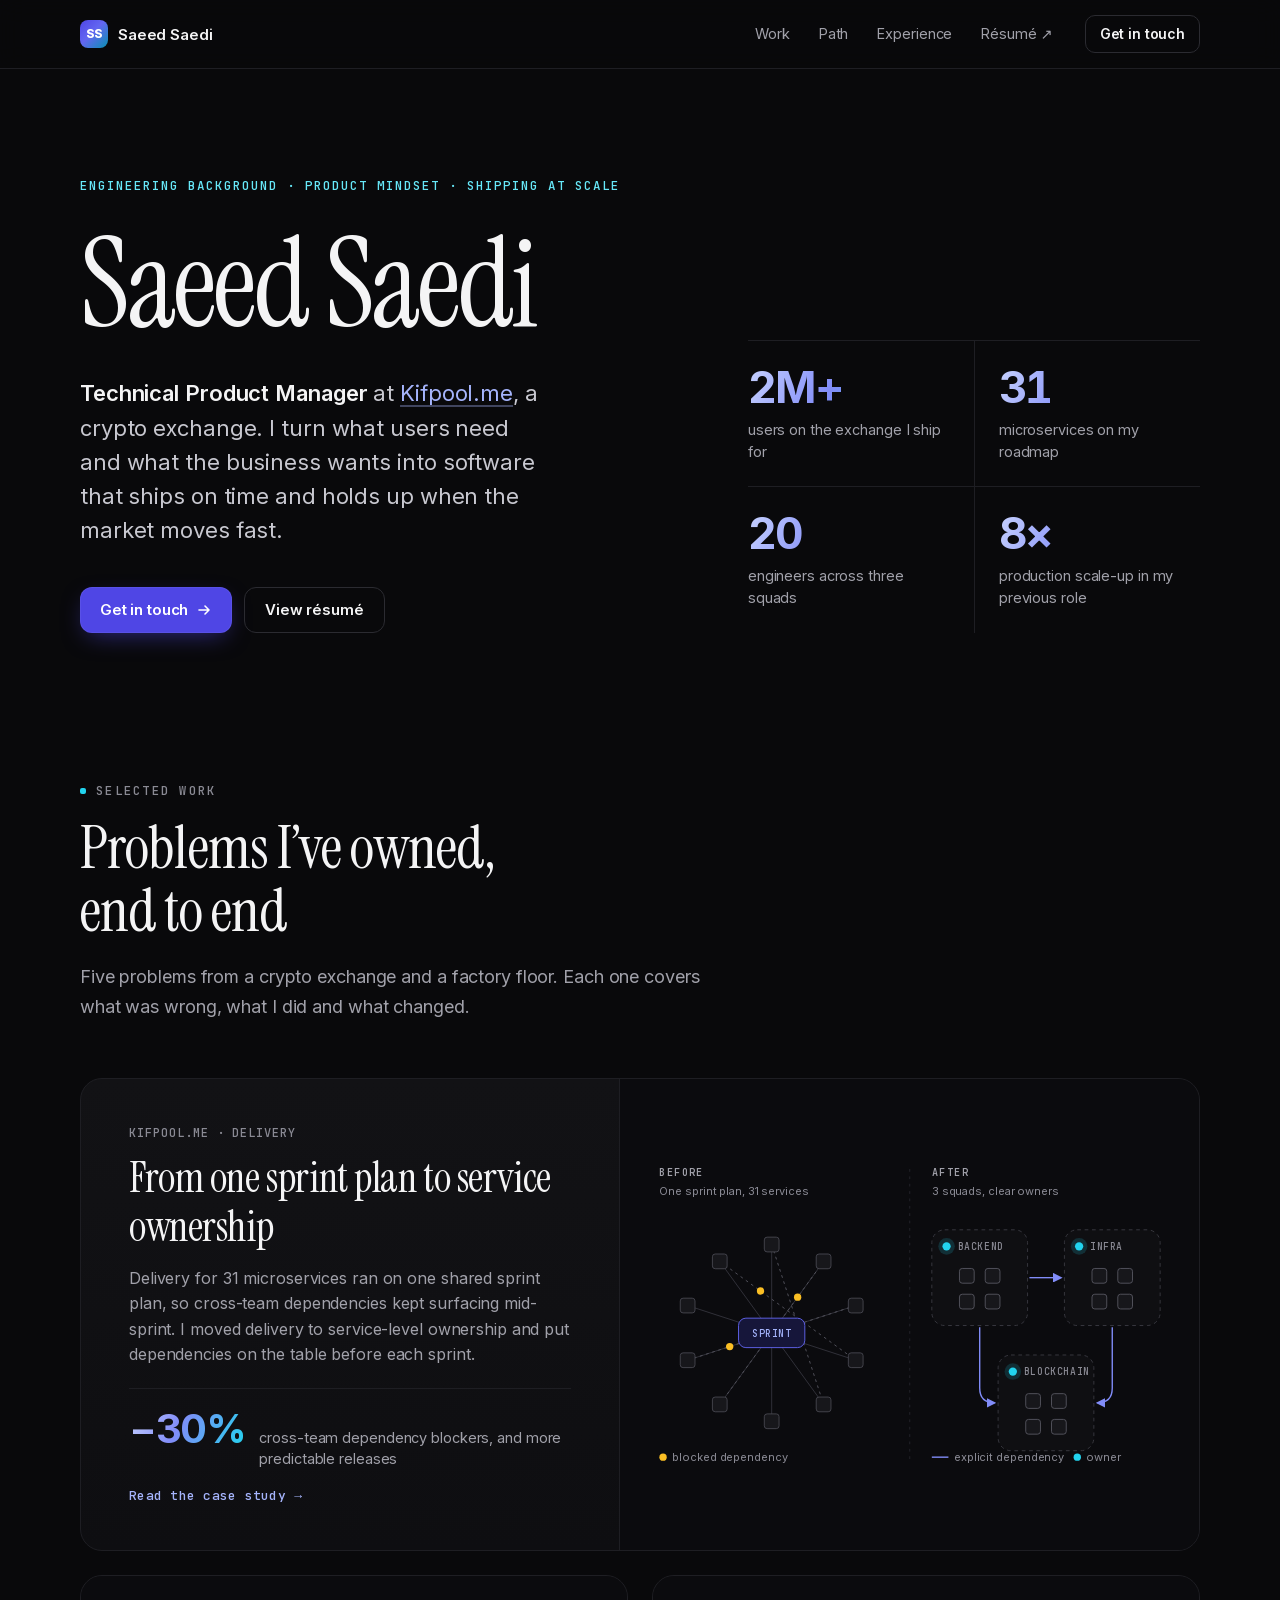
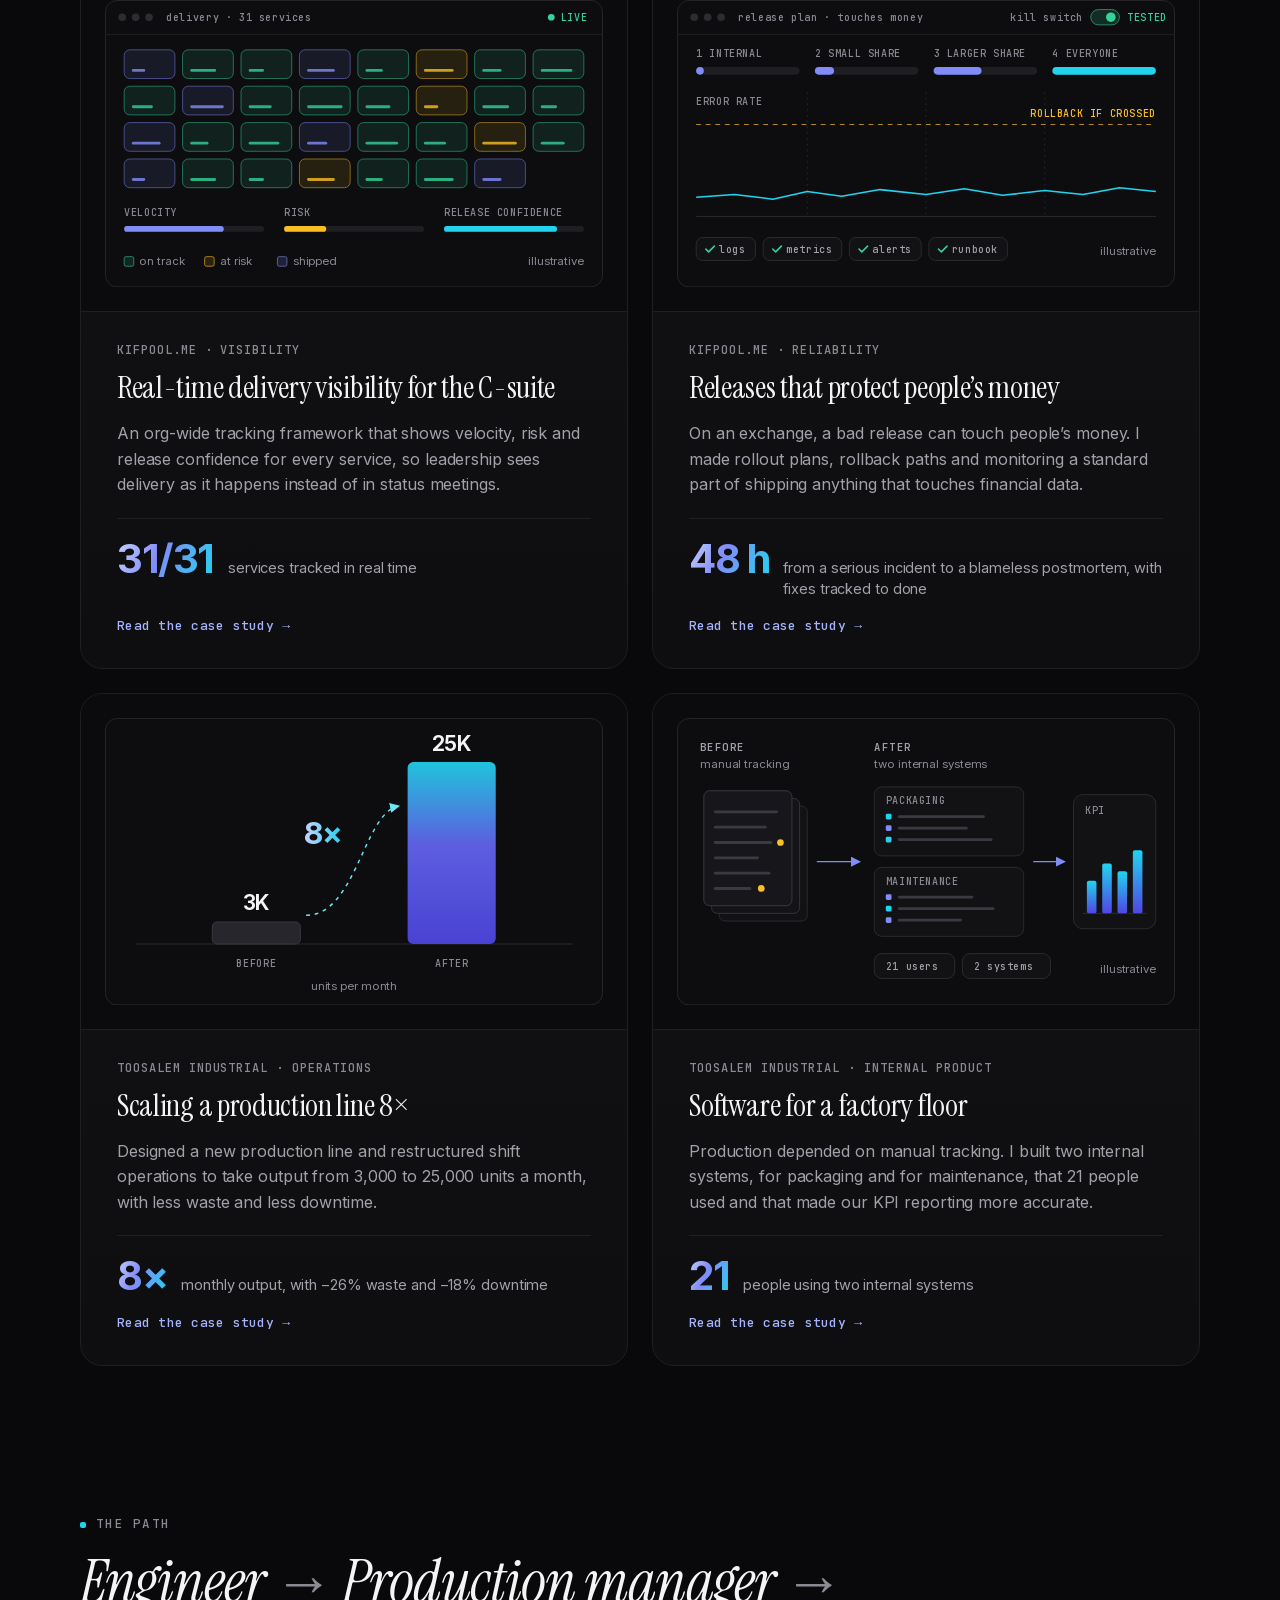
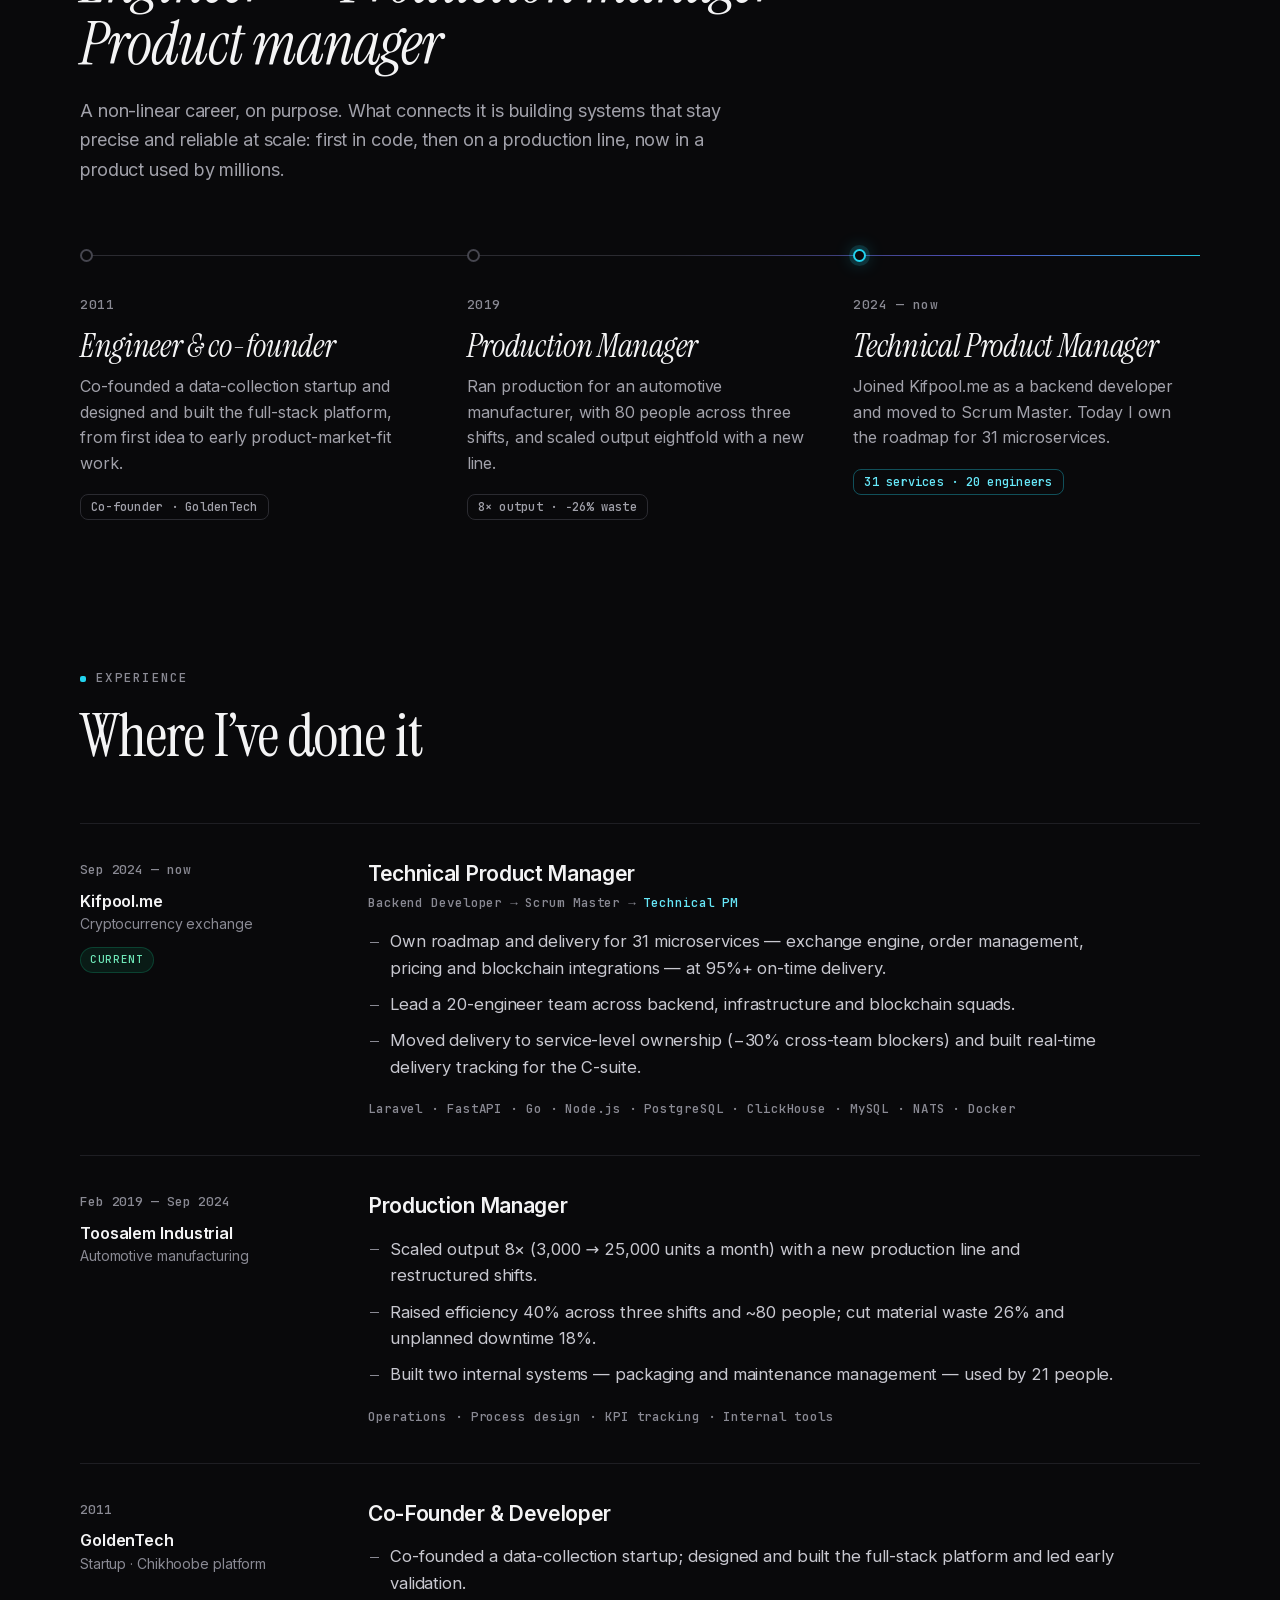
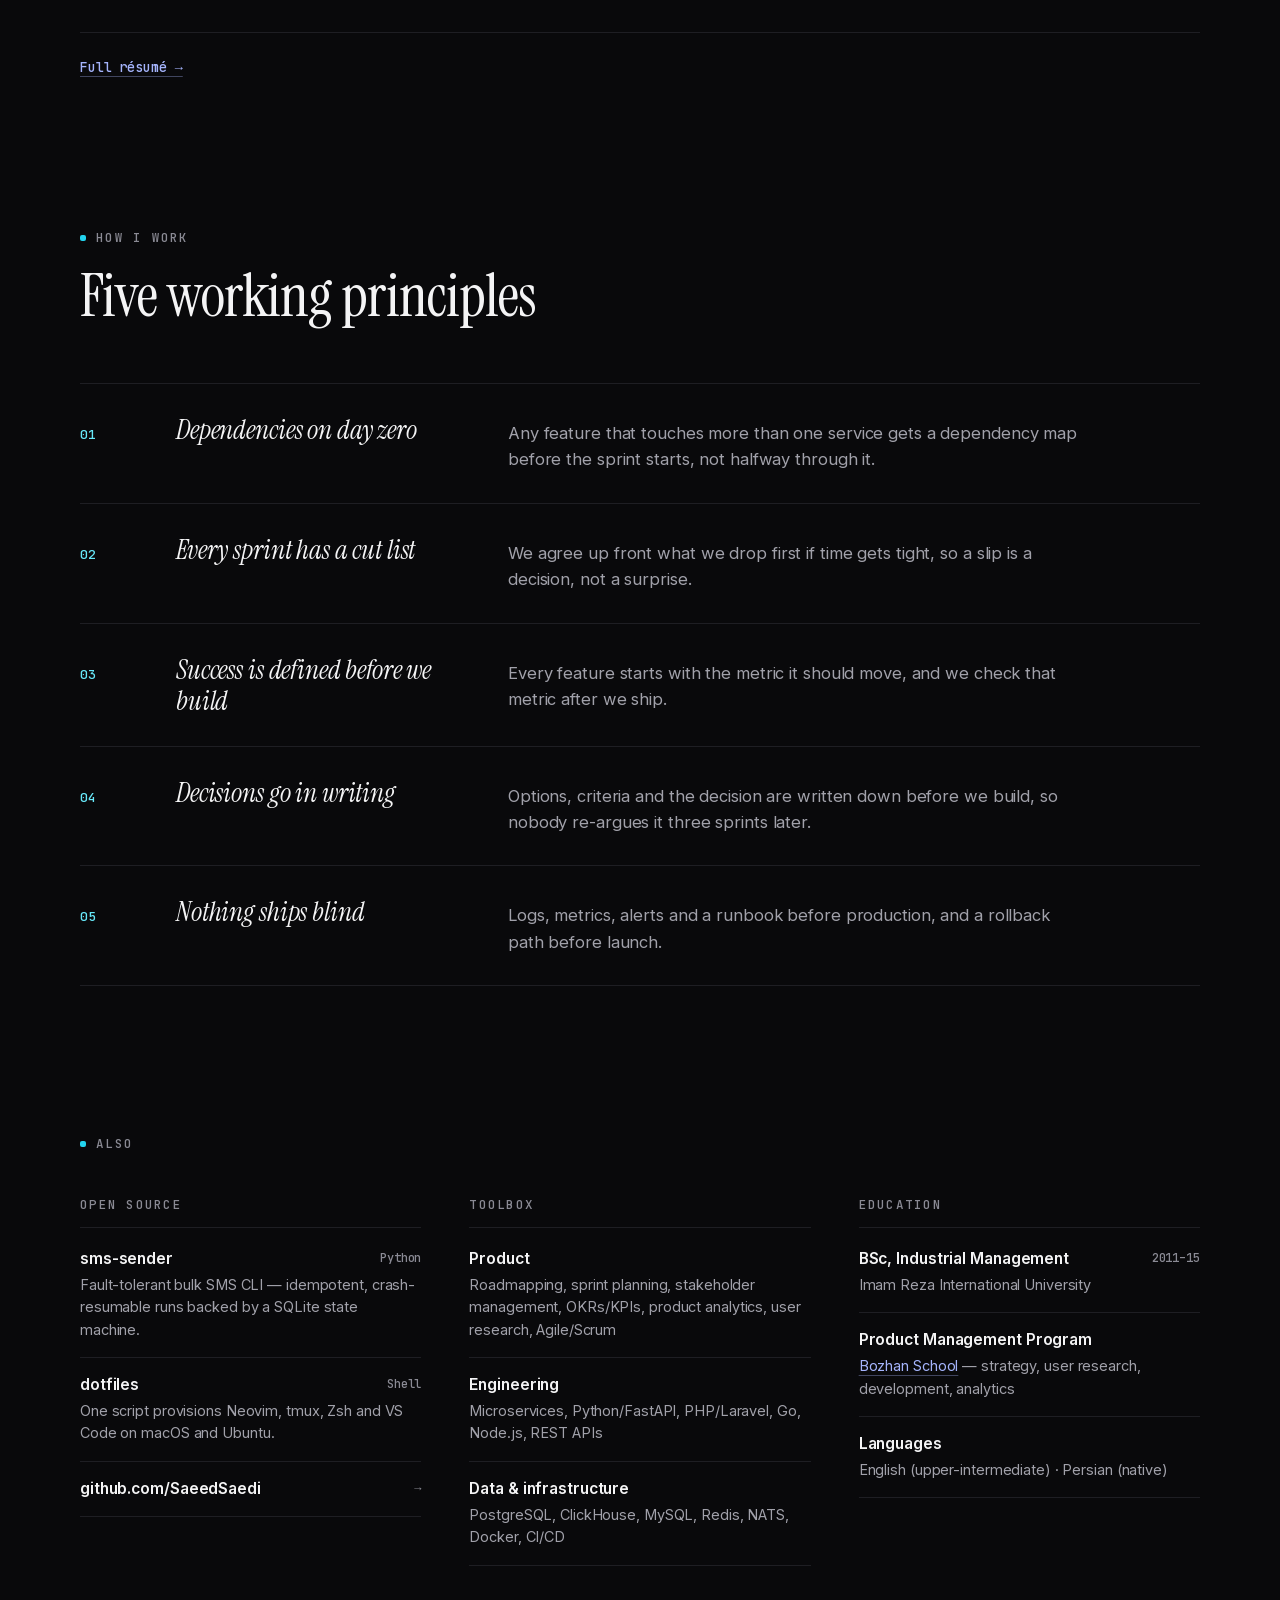
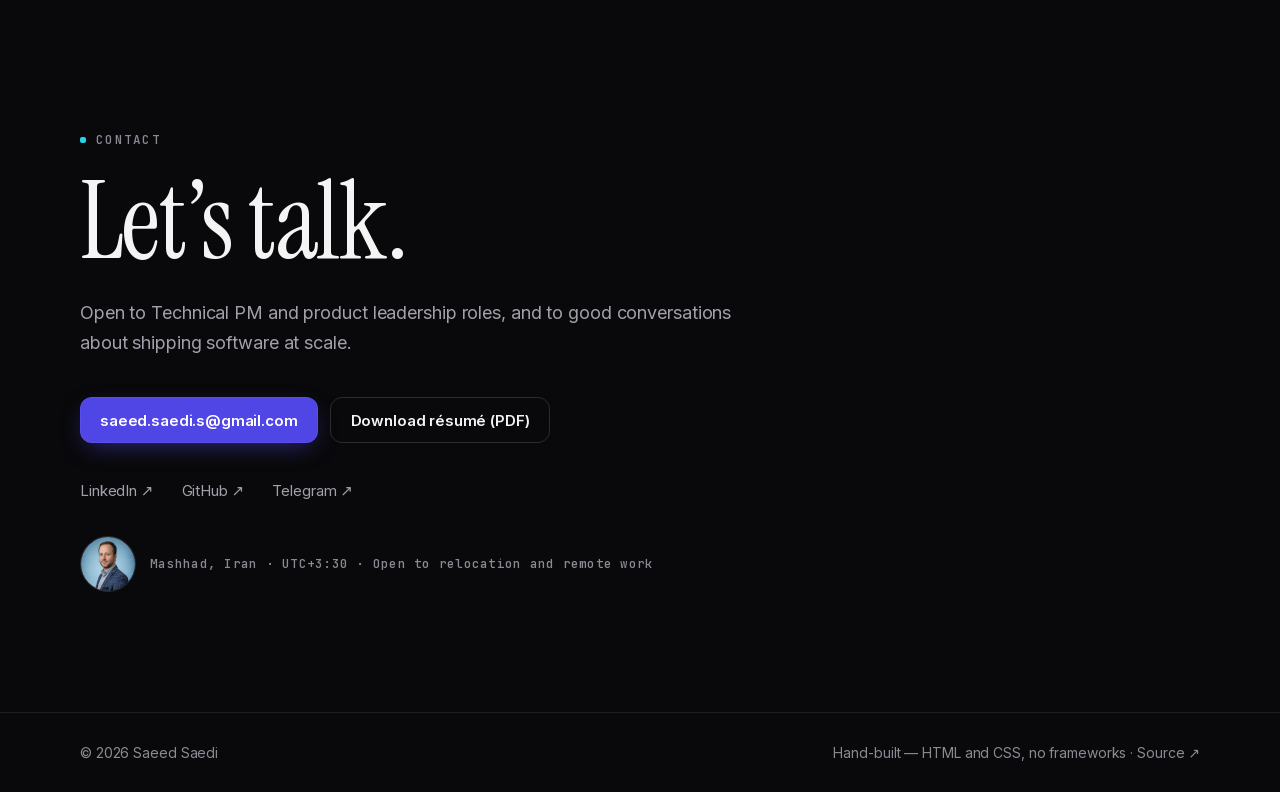
==== commit 9befa6a7: "feat: redesign the home page around five case studies - The home page leads with the name and one se" ====
--- a/index.html
+++ b/index.html
@@ -1,5 +1,5 @@
 <!DOCTYPE html>
-<html lang="en" class="scroll-smooth">
+<html lang="en" class="serif">
 <head>
   <meta charset="UTF-8" />
   <meta name="viewport" content="width=device-width, initial-scale=1.0" />
@@ -7,9 +7,10 @@
 
   <!-- SEO & social -->
   <meta name="description"
-        content="Technical Product Manager who ships complex systems at scale — combining hands-on engineering fluency with operational rigor. Own roadmap and delivery for 31 microservices and a 20-engineer team powering a 2M-user exchange at 95%+ on-time delivery." />
+        content="Saeed Saedi, Technical Product Manager at Kifpool.me. Roadmap and delivery for 31 microservices, a 20-engineer team and a crypto exchange with 2M+ users." />
+  <link rel="canonical" href="https://saeedsaedi.github.io/" />
   <meta property="og:title"       content="Saeed Saedi — Technical Product Manager" />
-  <meta property="og:description" content="Engineering background. Product mindset. Shipping at scale. 31 microservices · 20 engineers · 2M+ users · 95%+ on-time delivery." />
+  <meta property="og:description" content="Engineering background. Product mindset. Shipping at scale. Case studies from a crypto exchange and a factory floor." />
   <meta property="og:image"       content="https://saeedsaedi.github.io/assets/og-image.jpg" />
   <meta property="og:image:width" content="1200" />
   <meta property="og:image:height"content="630" />
@@ -18,24 +19,19 @@
   <meta property="og:type"        content="website" />
   <meta name="twitter:card"       content="summary_large_image" />
   <meta name="twitter:title"      content="Saeed Saedi — Technical Product Manager" />
-  <meta name="twitter:description"content="Engineering background. Product mindset. Shipping at scale. 31 microservices · 20 engineers · 2M+ users · 95%+ on-time delivery." />
+  <meta name="twitter:description"content="Engineering background. Product mindset. Shipping at scale. Case studies from a crypto exchange and a factory floor." />
   <meta name="twitter:image"      content="https://saeedsaedi.github.io/assets/og-image.jpg" />
   <meta name="twitter:image:alt"  content="Saeed Saedi — Technical Product Manager" />
   <link rel="icon" href="favicon.ico" sizes="16x16 32x32 48x48" />
   <link rel="apple-touch-icon" href="apple-touch-icon.png" />
 
-  <!-- Mark JS as available before first paint, so .fade-in content is only
-       hidden when script.js is there to reveal it (see style.css). -->
+  <!-- Lets CSS hide the mobile nav links only when script.js can open the menu -->
   <script>document.documentElement.classList.add('js');</script>
 
-  <!-- Fonts: self-hosted Inter + JetBrains Mono (@font-face in style.css) -->
+  <!-- Self-hosted fonts (@font-face in style.css); preload the two used above the fold -->
   <link rel="preload" href="assets/fonts/inter-latin.woff2" as="font" type="font/woff2" crossorigin />
-  <link rel="preload" href="assets/fonts/jetbrains-mono-latin.woff2" as="font" type="font/woff2" crossorigin />
-
-  <!-- Custom styles, then compiled Tailwind utilities (generated — see tailwind.config.js).
-       Utilities load last so they win over custom classes of equal specificity. -->
+  <link rel="preload" href="assets/fonts/instrument-serif-regular.woff2" as="font" type="font/woff2" crossorigin />
   <link rel="stylesheet" href="style.css" />
-  <link rel="stylesheet" href="tailwind.css" />
 
   <!-- Structured data -->
   <script type="application/ld+json">
@@ -71,800 +67,467 @@
   }
   </script>
 </head>
-
-<body class="bg-zinc-950 text-zinc-100">
-
-  <!-- ══════════════════════════════════════════════
-       NAV
-       ══════════════════════════════════════════════ -->
-  <nav class="fixed top-0 left-0 right-0 z-50 nav-blur bg-zinc-950/80 border-b border-zinc-800/60">
-    <div class="max-w-6xl mx-auto px-6 py-4 flex items-center justify-between">
-
-      <a href="#top" class="font-semibold text-zinc-100 tracking-tight hover:text-white transition-colors flex items-center gap-2">
-        <span class="mono text-indigo-400">~/</span>saeed.saedi
+<body>
+
+<!-- ═══ NAV ═══ -->
+<header class="nav">
+  <div class="wrap nav__inner">
+    <a class="brand" href="#top"><span class="brand__mark" aria-hidden="true">SS</span>Saeed Saedi</a>
+    <nav class="nav__links" id="nav-links" aria-label="Primary">
+      <a href="#work">Work</a>
+      <a href="#path">Path</a>
+      <a href="#experience">Experience</a>
+      <a href="resume.html" target="_blank" rel="noopener">Résumé ↗</a>
+    </nav>
+    <a class="btn btn--ghost btn--sm" href="#contact">Get in touch</a>
+    <button class="nav__menu" type="button" aria-expanded="false" aria-controls="nav-links">Menu</button>
+  </div>
+</header>
+
+<main>
+
+<!-- ═══ HERO — name, one sentence, the four numbers ═══ -->
+<section class="hero" id="top">
+  <div class="wrap hero__grid">
+    <div>
+      <p class="eyebrow">Engineering background · Product mindset · Shipping at scale</p>
+      <h1 class="h1">Saeed Saedi</h1>
+      <p class="lead"><strong>Technical Product Manager</strong> at <a class="link" href="https://kifpool.me" target="_blank" rel="noopener">Kifpool.me</a>, a crypto exchange. I turn what users need and what the business wants into software that ships on time and holds up when the market moves&nbsp;fast.</p>
+      <div class="hero__ctas">
+        <a class="btn btn--primary" href="#contact">Get in touch
+          <svg viewBox="0 0 16 16" fill="none" aria-hidden="true"><path d="M3 8h10M9 4l4 4-4 4" stroke="currentColor" stroke-width="1.6" stroke-linecap="round" stroke-linejoin="round"/></svg>
+        </a>
+        <a class="btn btn--ghost" href="resume.html" target="_blank" rel="noopener">View résumé</a>
+      </div>
+    </div>
+    <div class="hero__stats">
+      <div class="stat"><p class="stat__num">2M+</p><p class="stat__label">users on the exchange I ship for</p></div>
+      <div class="stat"><p class="stat__num">31</p><p class="stat__label">microservices on my roadmap</p></div>
+      <div class="stat"><p class="stat__num">20</p><p class="stat__label">engineers across three squads</p></div>
+      <div class="stat"><p class="stat__num">8×</p><p class="stat__label">production scale-up in my previous role</p></div>
+    </div>
+  </div>
+</section>
+
+<!-- ═══ SELECTED WORK ═══
+     The cards between WORK:START and WORK:END are generated by _tools/build-work.py
+     from the same content as the case-study pages in work/. Edit the content there. -->
+<section class="section" id="work">
+  <div class="wrap">
+    <p class="label">Selected work</p>
+    <h2 class="h2">Problems I’ve owned, end&nbsp;to&nbsp;end</h2>
+    <p class="intro">Five problems from a crypto exchange and a factory floor. Each one covers what was wrong, what I did and what changed.</p>
+<!-- WORK:START -->
+    <div class="work">
+      <a class="case case--featured" href="work/service-ownership.html">
+        <div class="case__visual">
+          <svg viewBox="0 0 560 340" role="img" aria-label="Before: one sprint plan tangled across services. After: three squads that own their services, with explicit dependencies.">
+  <defs><marker id="arw-own" viewBox="0 0 10 10" refX="8" refY="5" markerWidth="7" markerHeight="7" orient="auto-start-reverse"><path d="M0 0 L10 5 L0 10 z" fill="#818cf8"/></marker></defs>
+  <text x="8" y="20" class="dg-label">BEFORE</text>
+  <text x="8" y="40" class="dg-sub">One sprint plan, 31 services</text>
+  <g stroke="#34343c" stroke-width="1">
+    <line x1="130" y1="94" x2="130" y2="190"/><line x1="186.4" y1="112.3" x2="130" y2="190"/>
+    <line x1="221.3" y1="160.3" x2="130" y2="190"/><line x1="221.3" y1="219.7" x2="130" y2="190"/>
+    <line x1="186.4" y1="267.7" x2="130" y2="190"/><line x1="130" y1="286" x2="130" y2="190"/>
+    <line x1="73.6" y1="267.7" x2="130" y2="190"/><line x1="38.7" y1="219.7" x2="130" y2="190"/>
+    <line x1="38.7" y1="160.3" x2="130" y2="190"/><line x1="73.6" y1="112.3" x2="130" y2="190"/>
+  </g>
+  <g stroke="#55555f" stroke-width="1" stroke-dasharray="3 4">
+    <line x1="186.4" y1="112.3" x2="73.6" y2="267.7"/><line x1="221.3" y1="160.3" x2="38.7" y2="219.7"/>
+    <line x1="130" y1="94" x2="186.4" y2="267.7"/><line x1="73.6" y1="112.3" x2="221.3" y2="219.7"/>
+  </g>
+  <g fill="#17171b" stroke="#46464f">
+    <rect x="122" y="86" width="16" height="16" rx="3"/><rect x="178.4" y="104.3" width="16" height="16" rx="3"/>
+    <rect x="213.3" y="152.3" width="16" height="16" rx="3"/><rect x="213.3" y="211.7" width="16" height="16" rx="3"/>
+    <rect x="178.4" y="259.7" width="16" height="16" rx="3"/><rect x="122" y="278" width="16" height="16" rx="3"/>
+    <rect x="65.6" y="259.7" width="16" height="16" rx="3"/><rect x="30.7" y="211.7" width="16" height="16" rx="3"/>
+    <rect x="30.7" y="152.3" width="16" height="16" rx="3"/><rect x="65.6" y="104.3" width="16" height="16" rx="3"/>
+  </g>
+  <rect x="94" y="174" width="72" height="32" rx="8" fill="#16163a" stroke="#6366f1"/>
+  <text x="130" y="194" text-anchor="middle" class="dg-small" style="fill:#a5b4fc">SPRINT</text>
+  <g fill="#fbbf24"><circle cx="158.2" cy="151.2" r="4"/><circle cx="84.4" cy="204.9" r="4"/><circle cx="117.9" cy="144.5" r="4"/></g>
+  <circle cx="12" cy="325" r="4" fill="#fbbf24"/><text x="22" y="329" class="dg-sub">blocked dependency</text>
+  <line x1="280" y1="12" x2="280" y2="328" stroke="#26262c" stroke-dasharray="3 5"/>
+  <text x="304" y="20" class="dg-label">AFTER</text>
+  <text x="304" y="40" class="dg-sub">3 squads, clear owners</text>
+  <g fill="rgba(255,255,255,0.015)" stroke="#3a3a42" stroke-dasharray="4 4">
+    <rect x="304" y="78" width="104" height="104" rx="14"/><rect x="448" y="78" width="104" height="104" rx="14"/><rect x="376" y="214" width="104" height="104" rx="14"/>
+  </g>
+  <g fill="rgba(34,211,238,0.16)"><circle cx="320" cy="96" r="9"/><circle cx="464" cy="96" r="9"/><circle cx="392" cy="232" r="9"/></g>
+  <g fill="#22d3ee"><circle cx="320" cy="96" r="4.5"/><circle cx="464" cy="96" r="4.5"/><circle cx="392" cy="232" r="4.5"/></g>
+  <text x="332" y="100" class="dg-small">BACKEND</text><text x="476" y="100" class="dg-small">INFRA</text><text x="404" y="236" class="dg-small">BLOCKCHAIN</text>
+  <g fill="#17171b" stroke="#55555f">
+    <rect x="334" y="120" width="16" height="16" rx="3"/><rect x="362" y="120" width="16" height="16" rx="3"/><rect x="334" y="148" width="16" height="16" rx="3"/><rect x="362" y="148" width="16" height="16" rx="3"/>
+    <rect x="478" y="120" width="16" height="16" rx="3"/><rect x="506" y="120" width="16" height="16" rx="3"/><rect x="478" y="148" width="16" height="16" rx="3"/><rect x="506" y="148" width="16" height="16" rx="3"/>
+    <rect x="406" y="256" width="16" height="16" rx="3"/><rect x="434" y="256" width="16" height="16" rx="3"/><rect x="406" y="284" width="16" height="16" rx="3"/><rect x="434" y="284" width="16" height="16" rx="3"/>
+  </g>
+  <g stroke="#818cf8" stroke-width="1.5" fill="none" marker-end="url(#arw-own)">
+    <line x1="410" y1="130" x2="444" y2="130"/><path d="M356 184 V250 Q356 266 372 266"/><path d="M500 184 V250 Q500 266 484 266"/>
+  </g>
+  <line x1="304" y1="325" x2="322" y2="325" stroke="#818cf8" stroke-width="1.5"/><text x="328" y="329" class="dg-sub">explicit dependency</text>
+  <circle cx="462" cy="325" r="4" fill="#22d3ee"/><text x="472" y="329" class="dg-sub">owner</text>
+</svg>
+        </div>
+        <div class="case__body">
+          <p class="case__meta">Kifpool.me · Delivery</p>
+          <h3 class="case__title">From one sprint plan to service ownership</h3>
+          <p class="case__text">Delivery for 31 microservices ran on one shared sprint plan, so cross-team dependencies kept surfacing mid-sprint. I moved delivery to service-level ownership and put dependencies on the table before each sprint.</p>
+          <div class="case__result"><span class="case__num">−30%</span><span class="case__num-label">cross-team dependency blockers, and more predictable releases</span></div>
+          <span class="case__cta">Read the case study</span>
+        </div>
       </a>
-
-      <!-- Desktop links -->
-      <div class="hidden md:flex items-center gap-8 text-sm text-zinc-400">
-        <a href="#about"      class="nav-link hover:text-white transition-colors">About</a>
-        <a href="#experience" class="nav-link hover:text-white transition-colors">Experience</a>
-        <a href="#projects"   class="nav-link hover:text-white transition-colors">Projects</a>
-        <a href="#skills"     class="nav-link hover:text-white transition-colors">Skills</a>
-        <a href="#contact"    class="nav-link hover:text-white transition-colors">Contact</a>
-        <a href="resume.html" target="_blank" rel="noopener" class="hover:text-white transition-colors">Résumé ↗</a>
+      <a class="case" href="work/delivery-visibility.html">
+        <div class="case__visual">
+          <svg viewBox="0 0 520 300" role="img" aria-label="Illustrative delivery board: 31 services marked on track, at risk or shipped, with velocity, risk and release-confidence bars.">
+  <rect x="0.5" y="0.5" width="519" height="299" rx="12" fill="#0d0d10" stroke="#26262b"/>
+  <g fill="#2c2c33"><circle cx="18" cy="18" r="4"/><circle cx="32" cy="18" r="4"/><circle cx="46" cy="18" r="4"/></g>
+  <text x="64" y="22" class="dg-small">delivery · 31 services</text>
+  <circle cx="466" cy="18" r="3.5" fill="#34d399"/><text x="476" y="22" class="dg-small" style="fill:#34d399">LIVE</text>
+  <line x1="0.5" y1="36" x2="519.5" y2="36" stroke="#1e1e23"/>
+  <g>
+    <rect x="20" y="52" width="53" height="30" rx="6" fill="rgba(129,140,248,.10)" stroke="rgba(129,140,248,.5)"/><rect x="28" y="72" width="14" height="3" rx="1.5" fill="rgba(129,140,248,.8)"/>
+    <rect x="81" y="52" width="53" height="30" rx="6" fill="rgba(52,211,153,.10)" stroke="rgba(52,211,153,.5)"/><rect x="89" y="72" width="27" height="3" rx="1.5" fill="rgba(52,211,153,.8)"/>
+    <rect x="142" y="52" width="53" height="30" rx="6" fill="rgba(52,211,153,.10)" stroke="rgba(52,211,153,.5)"/><rect x="150" y="72" width="16" height="3" rx="1.5" fill="rgba(52,211,153,.8)"/>
+    <rect x="203" y="52" width="53" height="30" rx="6" fill="rgba(129,140,248,.10)" stroke="rgba(129,140,248,.5)"/><rect x="211" y="72" width="29" height="3" rx="1.5" fill="rgba(129,140,248,.8)"/>
+    <rect x="264" y="52" width="53" height="30" rx="6" fill="rgba(52,211,153,.10)" stroke="rgba(52,211,153,.5)"/><rect x="272" y="72" width="18" height="3" rx="1.5" fill="rgba(52,211,153,.8)"/>
+    <rect x="325" y="52" width="53" height="30" rx="6" fill="rgba(251,191,36,.10)" stroke="rgba(251,191,36,.5)"/><rect x="333" y="72" width="31" height="3" rx="1.5" fill="rgba(251,191,36,.8)"/>
+    <rect x="386" y="52" width="53" height="30" rx="6" fill="rgba(52,211,153,.10)" stroke="rgba(52,211,153,.5)"/><rect x="394" y="72" width="20" height="3" rx="1.5" fill="rgba(52,211,153,.8)"/>
+    <rect x="447" y="52" width="53" height="30" rx="6" fill="rgba(52,211,153,.10)" stroke="rgba(52,211,153,.5)"/><rect x="455" y="72" width="33" height="3" rx="1.5" fill="rgba(52,211,153,.8)"/>
+    <rect x="20" y="90" width="53" height="30" rx="6" fill="rgba(52,211,153,.10)" stroke="rgba(52,211,153,.5)"/><rect x="28" y="110" width="22" height="3" rx="1.5" fill="rgba(52,211,153,.8)"/>
+    <rect x="81" y="90" width="53" height="30" rx="6" fill="rgba(129,140,248,.10)" stroke="rgba(129,140,248,.5)"/><rect x="89" y="110" width="35" height="3" rx="1.5" fill="rgba(129,140,248,.8)"/>
+    <rect x="142" y="90" width="53" height="30" rx="6" fill="rgba(52,211,153,.10)" stroke="rgba(52,211,153,.5)"/><rect x="150" y="110" width="24" height="3" rx="1.5" fill="rgba(52,211,153,.8)"/>
+    <rect x="203" y="90" width="53" height="30" rx="6" fill="rgba(52,211,153,.10)" stroke="rgba(52,211,153,.5)"/><rect x="211" y="110" width="37" height="3" rx="1.5" fill="rgba(52,211,153,.8)"/>
+    <rect x="264" y="90" width="53" height="30" rx="6" fill="rgba(52,211,153,.10)" stroke="rgba(52,211,153,.5)"/><rect x="272" y="110" width="26" height="3" rx="1.5" fill="rgba(52,211,153,.8)"/>
+    <rect x="325" y="90" width="53" height="30" rx="6" fill="rgba(251,191,36,.10)" stroke="rgba(251,191,36,.5)"/><rect x="333" y="110" width="15" height="3" rx="1.5" fill="rgba(251,191,36,.8)"/>
+    <rect x="386" y="90" width="53" height="30" rx="6" fill="rgba(52,211,153,.10)" stroke="rgba(52,211,153,.5)"/><rect x="394" y="110" width="28" height="3" rx="1.5" fill="rgba(52,211,153,.8)"/>
+    <rect x="447" y="90" width="53" height="30" rx="6" fill="rgba(52,211,153,.10)" stroke="rgba(52,211,153,.5)"/><rect x="455" y="110" width="17" height="3" rx="1.5" fill="rgba(52,211,153,.8)"/>
+    <rect x="20" y="128" width="53" height="30" rx="6" fill="rgba(129,140,248,.10)" stroke="rgba(129,140,248,.5)"/><rect x="28" y="148" width="30" height="3" rx="1.5" fill="rgba(129,140,248,.8)"/>
+    <rect x="81" y="128" width="53" height="30" rx="6" fill="rgba(52,211,153,.10)" stroke="rgba(52,211,153,.5)"/><rect x="89" y="148" width="19" height="3" rx="1.5" fill="rgba(52,211,153,.8)"/>
+    <rect x="142" y="128" width="53" height="30" rx="6" fill="rgba(52,211,153,.10)" stroke="rgba(52,211,153,.5)"/><rect x="150" y="148" width="32" height="3" rx="1.5" fill="rgba(52,211,153,.8)"/>
+    <rect x="203" y="128" width="53" height="30" rx="6" fill="rgba(129,140,248,.10)" stroke="rgba(129,140,248,.5)"/><rect x="211" y="148" width="21" height="3" rx="1.5" fill="rgba(129,140,248,.8)"/>
+    <rect x="264" y="128" width="53" height="30" rx="6" fill="rgba(52,211,153,.10)" stroke="rgba(52,211,153,.5)"/><rect x="272" y="148" width="34" height="3" rx="1.5" fill="rgba(52,211,153,.8)"/>
+    <rect x="325" y="128" width="53" height="30" rx="6" fill="rgba(52,211,153,.10)" stroke="rgba(52,211,153,.5)"/><rect x="333" y="148" width="23" height="3" rx="1.5" fill="rgba(52,211,153,.8)"/>
+    <rect x="386" y="128" width="53" height="30" rx="6" fill="rgba(251,191,36,.10)" stroke="rgba(251,191,36,.5)"/><rect x="394" y="148" width="36" height="3" rx="1.5" fill="rgba(251,191,36,.8)"/>
+    <rect x="447" y="128" width="53" height="30" rx="6" fill="rgba(52,211,153,.10)" stroke="rgba(52,211,153,.5)"/><rect x="455" y="148" width="25" height="3" rx="1.5" fill="rgba(52,211,153,.8)"/>
+    <rect x="20" y="166" width="53" height="30" rx="6" fill="rgba(129,140,248,.10)" stroke="rgba(129,140,248,.5)"/><rect x="28" y="186" width="14" height="3" rx="1.5" fill="rgba(129,140,248,.8)"/>
+    <rect x="81" y="166" width="53" height="30" rx="6" fill="rgba(52,211,153,.10)" stroke="rgba(52,211,153,.5)"/><rect x="89" y="186" width="27" height="3" rx="1.5" fill="rgba(52,211,153,.8)"/>
+    <rect x="142" y="166" width="53" height="30" rx="6" fill="rgba(52,211,153,.10)" stroke="rgba(52,211,153,.5)"/><rect x="150" y="186" width="16" height="3" rx="1.5" fill="rgba(52,211,153,.8)"/>
+    <rect x="203" y="166" width="53" height="30" rx="6" fill="rgba(251,191,36,.10)" stroke="rgba(251,191,36,.5)"/><rect x="211" y="186" width="29" height="3" rx="1.5" fill="rgba(251,191,36,.8)"/>
+    <rect x="264" y="166" width="53" height="30" rx="6" fill="rgba(52,211,153,.10)" stroke="rgba(52,211,153,.5)"/><rect x="272" y="186" width="18" height="3" rx="1.5" fill="rgba(52,211,153,.8)"/>
+    <rect x="325" y="166" width="53" height="30" rx="6" fill="rgba(52,211,153,.10)" stroke="rgba(52,211,153,.5)"/><rect x="333" y="186" width="31" height="3" rx="1.5" fill="rgba(52,211,153,.8)"/>
+    <rect x="386" y="166" width="53" height="30" rx="6" fill="rgba(129,140,248,.10)" stroke="rgba(129,140,248,.5)"/><rect x="394" y="186" width="20" height="3" rx="1.5" fill="rgba(129,140,248,.8)"/>
+  </g>
+  <text x="20" y="226" class="dg-small">VELOCITY</text>
+  <text x="187" y="226" class="dg-small">RISK</text>
+  <text x="354" y="226" class="dg-small">RELEASE CONFIDENCE</text>
+  <g fill="#1e1e23"><rect x="20" y="236" width="146" height="6" rx="3"/><rect x="187" y="236" width="146" height="6" rx="3"/><rect x="354" y="236" width="146" height="6" rx="3"/></g>
+  <rect x="20" y="236" width="104" height="6" rx="3" fill="#818cf8"/>
+  <rect x="187" y="236" width="44" height="6" rx="3" fill="#fbbf24"/>
+  <rect x="354" y="236" width="118" height="6" rx="3" fill="#22d3ee"/>
+  <rect x="20" y="268" width="10" height="10" rx="2" fill="rgba(52,211,153,.12)" stroke="rgba(52,211,153,.6)"/><text x="36" y="277" class="dg-sub">on track</text>
+  <rect x="104" y="268" width="10" height="10" rx="2" fill="rgba(251,191,36,.12)" stroke="rgba(251,191,36,.65)"/><text x="120" y="277" class="dg-sub">at risk</text>
+  <rect x="180" y="268" width="10" height="10" rx="2" fill="rgba(129,140,248,.16)" stroke="rgba(129,140,248,.6)"/><text x="196" y="277" class="dg-sub">shipped</text>
+  <text x="500" y="277" text-anchor="end" class="dg-sub" font-style="italic">illustrative</text>
+</svg>
+        </div>
+        <div class="case__body">
+          <p class="case__meta">Kifpool.me · Visibility</p>
+          <h3 class="case__title">Real-time delivery visibility for the <span class="nowrap">C-suite</span></h3>
+          <p class="case__text">An org-wide tracking framework that shows velocity, risk and release confidence for every service, so leadership sees delivery as it happens instead of in status meetings.</p>
+          <div class="case__result"><span class="case__num">31/31</span><span class="case__num-label">services tracked in real time</span></div>
+          <span class="case__cta">Read the case study</span>
+        </div>
+      </a>
+      <a class="case" href="work/safe-releases.html">
+        <div class="case__visual">
+          <svg viewBox="0 0 520 300" role="img" aria-label="Illustrative staged rollout: internal accounts first, then a small share of users, a larger share and everyone, with a tested kill switch and a rollback threshold set before launch.">
+  <rect x="0.5" y="0.5" width="519" height="299" rx="12" fill="#0d0d10" stroke="#26262b"/>
+  <g fill="#2c2c33"><circle cx="18" cy="18" r="4"/><circle cx="32" cy="18" r="4"/><circle cx="46" cy="18" r="4"/></g>
+  <text x="64" y="22" class="dg-small">release plan · touches money</text>
+  <text x="424" y="22" text-anchor="end" class="dg-small">kill switch</text>
+  <rect x="432" y="10" width="30" height="16" rx="8" fill="rgba(52,211,153,.16)" stroke="rgba(52,211,153,.6)"/>
+  <circle cx="453" cy="18" r="5" fill="#34d399"/>
+  <text x="470" y="22" class="dg-small" style="fill:#34d399">TESTED</text>
+  <line x1="0.5" y1="36" x2="519.5" y2="36" stroke="#1e1e23"/>
+  <text x="20" y="60" class="dg-small">1 INTERNAL</text><text x="144" y="60" class="dg-small">2 SMALL SHARE</text>
+  <text x="268" y="60" class="dg-small">3 LARGER SHARE</text><text x="392" y="60" class="dg-small">4 EVERYONE</text>
+  <g fill="#1e1e23"><rect x="20" y="70" width="108" height="8" rx="4"/><rect x="144" y="70" width="108" height="8" rx="4"/><rect x="268" y="70" width="108" height="8" rx="4"/><rect x="392" y="70" width="108" height="8" rx="4"/></g>
+  <rect x="20" y="70" width="8" height="8" rx="4" fill="#818cf8"/><rect x="144" y="70" width="20" height="8" rx="4" fill="#818cf8"/>
+  <rect x="268" y="70" width="50" height="8" rx="4" fill="#818cf8"/><rect x="392" y="70" width="108" height="8" rx="4" fill="#22d3ee"/>
+  <text x="20" y="110" class="dg-small">ERROR RATE</text>
+  <text x="500" y="122" text-anchor="end" class="dg-small" style="fill:#fbbf24">ROLLBACK IF CROSSED</text>
+  <line x1="20" y1="130" x2="500" y2="130" stroke="#fbbf24" stroke-dasharray="5 5" opacity=".75"/>
+  <g stroke="#26262c" stroke-dasharray="2 4"><line x1="136" y1="96" x2="136" y2="226"/><line x1="260" y1="96" x2="260" y2="226"/><line x1="384" y1="96" x2="384" y2="226"/></g>
+  <line x1="20" y1="226" x2="500" y2="226" stroke="#2b2b31"/>
+  <polyline points="20,206 60,203 100,208 136,200 172,205 212,198 260,203 300,197 340,204 384,199 424,203 462,196 500,200" fill="none" stroke="#22d3ee" stroke-width="1.6" stroke-linejoin="round"/>
+  <rect x="20" y="248" width="62" height="24" rx="7" fill="#121215" stroke="#2b2b31"/><path d="M30 260 l3 3 l6 -6" fill="none" stroke="#34d399" stroke-width="1.6" stroke-linecap="round" stroke-linejoin="round"/><text x="44" y="264" class="dg-small" style="fill:#a1a1aa">logs</text><rect x="90" y="248" width="82" height="24" rx="7" fill="#121215" stroke="#2b2b31"/><path d="M100 260 l3 3 l6 -6" fill="none" stroke="#34d399" stroke-width="1.6" stroke-linecap="round" stroke-linejoin="round"/><text x="114" y="264" class="dg-small" style="fill:#a1a1aa">metrics</text><rect x="180" y="248" width="75" height="24" rx="7" fill="#121215" stroke="#2b2b31"/><path d="M190 260 l3 3 l6 -6" fill="none" stroke="#34d399" stroke-width="1.6" stroke-linecap="round" stroke-linejoin="round"/><text x="204" y="264" class="dg-small" style="fill:#a1a1aa">alerts</text><rect x="263" y="248" width="82" height="24" rx="7" fill="#121215" stroke="#2b2b31"/><path d="M273 260 l3 3 l6 -6" fill="none" stroke="#34d399" stroke-width="1.6" stroke-linecap="round" stroke-linejoin="round"/><text x="287" y="264" class="dg-small" style="fill:#a1a1aa">runbook</text>
+  <text x="500" y="266" text-anchor="end" class="dg-sub" font-style="italic">illustrative</text>
+</svg>
+        </div>
+        <div class="case__body">
+          <p class="case__meta">Kifpool.me · Reliability</p>
+          <h3 class="case__title">Releases that protect people’s money</h3>
+          <p class="case__text">On an exchange, a bad release can touch people’s money. I made rollout plans, rollback paths and monitoring a standard part of shipping anything that touches financial data.</p>
+          <div class="case__result"><span class="case__num">48 h</span><span class="case__num-label">from a serious incident to a blameless postmortem, with fixes tracked to done</span></div>
+          <span class="case__cta">Read the case study</span>
+        </div>
+      </a>
+      <a class="case" href="work/production-line.html">
+        <div class="case__visual">
+          <svg viewBox="0 0 520 300" role="img" aria-label="Monthly output grew from 3,000 to 25,000 units, an eightfold increase.">
+  <defs>
+    <linearGradient id="barGrad" x1="0" y1="1" x2="0" y2="0"><stop offset="0" stop-color="#4f46e5"/><stop offset=".55" stop-color="#6366f1"/><stop offset="1" stop-color="#22d3ee"/></linearGradient>
+    <linearGradient id="txtGrad" x1="0" y1="0" x2="1" y2="0"><stop offset="0" stop-color="#c7d2fe"/><stop offset="1" stop-color="#22d3ee"/></linearGradient>
+    <marker id="arw-out" viewBox="0 0 10 10" refX="8" refY="5" markerWidth="7" markerHeight="7" orient="auto-start-reverse"><path d="M0 0 L10 5 L0 10 z" fill="#67e8f9"/></marker>
+  </defs>
+  <rect x="0.5" y="0.5" width="519" height="299" rx="12" fill="#0d0d10" stroke="#26262b"/>
+  <line x1="32" y1="236" x2="488" y2="236" stroke="#2b2b31"/>
+  <rect x="112" y="213" width="92" height="23" rx="5" fill="#26262c" stroke="#3a3a42"/>
+  <rect x="316" y="46" width="92" height="190" rx="6" fill="url(#barGrad)" opacity=".92"/>
+  <text x="158" y="200" text-anchor="middle" class="dg-num">3K</text>
+  <text x="362" y="34" text-anchor="middle" class="dg-num">25K</text>
+  <path d="M210 206 C262 206 270 100 306 92" fill="none" stroke="#67e8f9" stroke-width="1.5" stroke-dasharray="4 5" marker-end="url(#arw-out)"/>
+  <text x="228" y="132" text-anchor="middle" class="dg-big" fill="url(#txtGrad)">8×</text>
+  <text x="158" y="260" text-anchor="middle" class="dg-small">BEFORE</text>
+  <text x="362" y="260" text-anchor="middle" class="dg-small">AFTER</text>
+  <text x="260" y="284" text-anchor="middle" class="dg-sub">units per month</text>
+</svg>
+        </div>
+        <div class="case__body">
+          <p class="case__meta">Toosalem Industrial · Operations</p>
+          <h3 class="case__title">Scaling a production line 8×</h3>
+          <p class="case__text">Designed a new production line and restructured shift operations to take output from 3,000 to 25,000 units a month, with less waste and less downtime.</p>
+          <div class="case__result"><span class="case__num">8×</span><span class="case__num-label">monthly output, with −26% waste and −18% downtime</span></div>
+          <span class="case__cta">Read the case study</span>
+        </div>
+      </a>
+      <a class="case" href="work/factory-software.html">
+        <div class="case__visual">
+          <svg viewBox="0 0 520 300" role="img" aria-label="Illustrative: manual tracking replaced by two internal systems, for packaging and maintenance, that feed KPI reports and are used by 21 people.">
+  <defs>
+    <marker id="arw-fac" viewBox="0 0 10 10" refX="8" refY="5" markerWidth="7" markerHeight="7" orient="auto-start-reverse"><path d="M0 0 L10 5 L0 10 z" fill="#818cf8"/></marker>
+    <linearGradient id="facGrad" x1="0" y1="1" x2="0" y2="0"><stop offset="0" stop-color="#4f46e5"/><stop offset="1" stop-color="#22d3ee"/></linearGradient>
+  </defs>
+  <rect x="0.5" y="0.5" width="519" height="299" rx="12" fill="#0d0d10" stroke="#26262b"/>
+  <text x="24" y="34" class="dg-label">BEFORE</text>
+  <text x="24" y="52" class="dg-sub">manual tracking</text>
+  <rect x="44" y="92" width="92" height="120" rx="6" fill="#121215" stroke="#2b2b31"/>
+  <rect x="36" y="84" width="92" height="120" rx="6" fill="#141418" stroke="#34343c"/>
+  <rect x="28" y="76" width="92" height="120" rx="6" fill="#17171b" stroke="#3a3a42"/>
+  <g stroke="#3a3a42" stroke-width="3" stroke-linecap="round">
+    <line x1="40" y1="98" x2="104" y2="98"/><line x1="40" y1="114" x2="92" y2="114"/><line x1="40" y1="130" x2="98" y2="130"/>
+    <line x1="40" y1="146" x2="84" y2="146"/><line x1="40" y1="162" x2="96" y2="162"/><line x1="40" y1="178" x2="76" y2="178"/>
+  </g>
+  <g fill="#fbbf24"><circle cx="108" cy="130" r="3.5"/><circle cx="88" cy="178" r="3.5"/></g>
+  <line x1="146" y1="150" x2="190" y2="150" stroke="#818cf8" stroke-width="1.5" marker-end="url(#arw-fac)"/>
+  <text x="206" y="34" class="dg-label">AFTER</text>
+  <text x="206" y="52" class="dg-sub">two internal systems</text>
+  <rect x="206" y="72" width="156" height="72" rx="8" fill="#121215" stroke="#2b2b31"/>
+  <text x="218" y="90" class="dg-small">PACKAGING</text>
+  <rect x="218" y="100" width="6" height="6" rx="1.5" fill="#22d3ee"/><line x1="232" y1="103" x2="320" y2="103" stroke="#3a3a42" stroke-width="3" stroke-linecap="round"/><rect x="218" y="112" width="6" height="6" rx="1.5" fill="#818cf8"/><line x1="232" y1="115" x2="302" y2="115" stroke="#3a3a42" stroke-width="3" stroke-linecap="round"/><rect x="218" y="124" width="6" height="6" rx="1.5" fill="#22d3ee"/><line x1="232" y1="127" x2="328" y2="127" stroke="#3a3a42" stroke-width="3" stroke-linecap="round"/>
+  <rect x="206" y="156" width="156" height="72" rx="8" fill="#121215" stroke="#2b2b31"/>
+  <text x="218" y="174" class="dg-small">MAINTENANCE</text>
+  <rect x="218" y="184" width="6" height="6" rx="1.5" fill="#818cf8"/><line x1="232" y1="187" x2="308" y2="187" stroke="#3a3a42" stroke-width="3" stroke-linecap="round"/><rect x="218" y="196" width="6" height="6" rx="1.5" fill="#22d3ee"/><line x1="232" y1="199" x2="330" y2="199" stroke="#3a3a42" stroke-width="3" stroke-linecap="round"/><rect x="218" y="208" width="6" height="6" rx="1.5" fill="#818cf8"/><line x1="232" y1="211" x2="296" y2="211" stroke="#3a3a42" stroke-width="3" stroke-linecap="round"/>
+  <line x1="372" y1="150" x2="404" y2="150" stroke="#818cf8" stroke-width="1.5" marker-end="url(#arw-fac)"/>
+  <rect x="414" y="80" width="86" height="140" rx="10" fill="#121215" stroke="#2b2b31"/>
+  <text x="426" y="100" class="dg-small">KPI</text>
+  <line x1="424" y1="204" x2="490" y2="204" stroke="#2b2b31"/>
+  <g fill="url(#facGrad)"><rect x="428" y="170" width="10" height="34" rx="2"/><rect x="444" y="152" width="10" height="52" rx="2"/><rect x="460" y="160" width="10" height="44" rx="2"/><rect x="476" y="138" width="10" height="66" rx="2"/></g>
+  <rect x="206" y="246" width="84" height="26" rx="8" fill="#121215" stroke="#2b2b31"/><text x="218" y="263" class="dg-small" style="fill:#a1a1aa">21 users</text>
+  <rect x="298" y="246" width="92" height="26" rx="8" fill="#121215" stroke="#2b2b31"/><text x="310" y="263" class="dg-small" style="fill:#a1a1aa">2 systems</text>
+  <text x="500" y="266" text-anchor="end" class="dg-sub" font-style="italic">illustrative</text>
+</svg>
+        </div>
+        <div class="case__body">
+          <p class="case__meta">Toosalem Industrial · Internal product</p>
+          <h3 class="case__title">Software for a factory floor</h3>
+          <p class="case__text">Production depended on manual tracking. I built two internal systems, for packaging and for maintenance, that 21 people used and that made our KPI reporting more accurate.</p>
+          <div class="case__result"><span class="case__num">21</span><span class="case__num-label">people using two internal systems</span></div>
+          <span class="case__cta">Read the case study</span>
+        </div>
+      </a>
+    </div>
+<!-- WORK:END -->
+  </div>
+</section>
+
+<!-- ═══ THE PATH ═══ -->
+<section class="section" id="path">
+  <div class="wrap">
+    <p class="label">The path</p>
+    <h2 class="h2 h2--wide"><em>Engineer</em> <span class="arrow">→</span> <em class="nowrap">Production manager</em> <span class="arrow">→</span> <em class="nowrap">Product manager</em></h2>
+    <p class="intro">A non-linear career, on purpose. What connects it is building systems that stay precise and reliable at scale: first in code, then on a production line, now in a product used by millions.</p>
+    <ol class="path">
+      <li class="path__step">
+        <span class="path__year">2011</span>
+        <h3 class="h3">Engineer &amp; co-founder</h3>
+        <p>Co-founded a data-collection startup and designed and built the full-stack platform, from first idea to early product-market-fit work.</p>
+        <span class="chip">Co-founder · GoldenTech</span>
+      </li>
+      <li class="path__step">
+        <span class="path__year">2019</span>
+        <h3 class="h3">Production Manager</h3>
+        <p>Ran production for an automotive manufacturer, with 80 people across three shifts, and scaled output eightfold with a new line.</p>
+        <span class="chip">8× output · −26% waste</span>
+      </li>
+      <li class="path__step is-now">
+        <span class="path__year">2024 — now</span>
+        <h3 class="h3">Technical Product Manager</h3>
+        <p>Joined Kifpool.me as a backend developer and moved to Scrum Master. Today I own the roadmap for 31 microservices.</p>
+        <span class="chip">31 services · 20 engineers</span>
+      </li>
+    </ol>
+  </div>
+</section>
+
+<!-- ═══ EXPERIENCE ═══ -->
+<section class="section" id="experience">
+  <div class="wrap">
+    <p class="label">Experience</p>
+    <h2 class="h2">Where I’ve done it</h2>
+    <div class="roles">
+      <article class="role">
+        <div>
+          <p class="role__when">Sep 2024 — now</p>
+          <p class="role__org">Kifpool.me</p>
+          <p class="role__kind">Cryptocurrency exchange</p>
+          <span class="role__now">Current</span>
+        </div>
+        <div>
+          <h3 class="role__title">Technical Product Manager</h3>
+          <p class="role__track">Backend Developer → Scrum Master → <b>Technical PM</b></p>
+          <ul>
+            <li>Own roadmap and delivery for 31 microservices — exchange engine, order management, pricing and blockchain integrations — at 95%+ on-time delivery.</li>
+            <li>Lead a 20-engineer team across backend, infrastructure and blockchain squads.</li>
+            <li>Moved delivery to service-level ownership (−30% cross-team blockers) and built real-time delivery tracking for the C-suite.</li>
+          </ul>
+          <p class="role__stack">Laravel · FastAPI · Go · Node.js · PostgreSQL · ClickHouse · MySQL · NATS · Docker</p>
+        </div>
+      </article>
+      <article class="role">
+        <div>
+          <p class="role__when">Feb 2019 — Sep 2024</p>
+          <p class="role__org">Toosalem Industrial</p>
+          <p class="role__kind">Automotive manufacturing</p>
+        </div>
+        <div>
+          <h3 class="role__title">Production Manager</h3>
+          <ul>
+            <li>Scaled output 8× (3,000 → 25,000 units a month) with a new production line and restructured shifts.</li>
+            <li>Raised efficiency 40% across three shifts and ~80 people; cut material waste 26% and unplanned downtime 18%.</li>
+            <li>Built two internal systems — packaging and maintenance management — used by 21 people.</li>
+          </ul>
+          <p class="role__stack">Operations · Process design · KPI tracking · Internal tools</p>
+        </div>
+      </article>
+      <article class="role">
+        <div>
+          <p class="role__when">2011</p>
+          <p class="role__org">GoldenTech</p>
+          <p class="role__kind">Startup · Chikhoobe platform</p>
+        </div>
+        <div>
+          <h3 class="role__title">Co-Founder &amp; Developer</h3>
+          <ul>
+            <li>Co-founded a data-collection startup; designed and built the full-stack platform and led early validation.</li>
+          </ul>
+        </div>
+      </article>
+    </div>
+    <a class="more-link link" href="resume.html" target="_blank" rel="noopener">Full résumé →</a>
+  </div>
+</section>
+
+<!-- ═══ HOW I WORK ═══ -->
+<section class="section" id="how">
+  <div class="wrap">
+    <p class="label">How I work</p>
+    <h2 class="h2">Five working principles</h2>
+    <ol class="principles">
+      <li class="principle"><span class="principle__n">01</span><h3 class="principle__t">Dependencies on day zero</h3><p class="principle__d">Any feature that touches more than one service gets a dependency map before the sprint starts, not halfway through it.</p></li>
+      <li class="principle"><span class="principle__n">02</span><h3 class="principle__t">Every sprint has a cut list</h3><p class="principle__d">We agree up front what we drop first if time gets tight, so a slip is a decision, not a surprise.</p></li>
+      <li class="principle"><span class="principle__n">03</span><h3 class="principle__t">Success is defined before we build</h3><p class="principle__d">Every feature starts with the metric it should move, and we check that metric after we ship.</p></li>
+      <li class="principle"><span class="principle__n">04</span><h3 class="principle__t">Decisions go in writing</h3><p class="principle__d">Options, criteria and the decision are written down before we build, so nobody re-argues it three sprints later.</p></li>
+      <li class="principle"><span class="principle__n">05</span><h3 class="principle__t">Nothing ships blind</h3><p class="principle__d">Logs, metrics, alerts and a runbook before production, and a rollback path before launch.</p></li>
+    </ol>
+  </div>
+</section>
+
+<!-- ═══ TESTIMONIAL — add back once there is a real quote:
+<section class="section">
+  <div class="wrap">
+    <figure class="quote">
+      <blockquote>“…”</blockquote>
+      <figcaption>NAME · ROLE, COMPANY</figcaption>
+    </figure>
+  </div>
+</section>
+═══ -->
+
+<!-- ═══ ALSO — open source · toolbox · education ═══ -->
+<section class="section" id="more">
+  <div class="wrap">
+    <p class="label">Also</p>
+    <div class="more">
+      <div>
+        <h3>Open source</h3>
+        <ul>
+          <li><a class="t" href="https://github.com/SaeedSaedi/sms-sender" target="_blank" rel="noopener">sms-sender <small>Python</small></a><p class="d">Fault-tolerant bulk SMS CLI — idempotent, crash-resumable runs backed by a SQLite state machine.</p></li>
+          <li><a class="t" href="https://github.com/SaeedSaedi/dotfiles" target="_blank" rel="noopener">dotfiles <small>Shell</small></a><p class="d">One script provisions Neovim, tmux, Zsh and VS Code on macOS and Ubuntu.</p></li>
+          <li><a class="t" href="https://github.com/SaeedSaedi" target="_blank" rel="noopener">github.com/SaeedSaedi <small>→</small></a></li>
+        </ul>
       </div>
-
-      <!-- Nav CTA -->
-      <a href="mailto:saeed.saedi.s@gmail.com"
-         class="btn btn-primary hidden md:inline-flex px-4 py-2 text-sm">
-        Hire Me
-      </a>
-
-      <!-- Mobile hamburger -->
-      <button id="mobile-btn" aria-label="Toggle menu" aria-expanded="false"
-              class="md:hidden text-zinc-400 hover:text-white transition-colors p-1">
-        <svg id="icon-open" class="w-5 h-5" fill="none" stroke="currentColor" viewBox="0 0 24 24">
-          <path stroke-linecap="round" stroke-linejoin="round" stroke-width="2" d="M4 6h16M4 12h16M4 18h16"/>
-        </svg>
-        <svg id="icon-close" class="w-5 h-5 hidden" fill="none" stroke="currentColor" viewBox="0 0 24 24">
-          <path stroke-linecap="round" stroke-linejoin="round" stroke-width="2" d="M6 18L18 6M6 6l12 12"/>
-        </svg>
-      </button>
-    </div>
-
-    <!-- Mobile menu dropdown -->
-    <div id="mobile-menu"
-         class="hidden md:hidden border-t border-zinc-800/60 px-6 py-5 flex flex-col gap-4 text-sm">
-      <a href="#about"      class="text-zinc-400 hover:text-white transition-colors">About</a>
-      <a href="#experience" class="text-zinc-400 hover:text-white transition-colors">Experience</a>
-      <a href="#projects"   class="text-zinc-400 hover:text-white transition-colors">Projects</a>
-      <a href="#skills"     class="text-zinc-400 hover:text-white transition-colors">Skills</a>
-      <a href="#contact"    class="text-zinc-400 hover:text-white transition-colors">Contact</a>
-      <a href="resume.html" target="_blank" rel="noopener" class="text-zinc-400 hover:text-white transition-colors">Résumé ↗</a>
-      <a href="mailto:saeed.saedi.s@gmail.com" class="text-indigo-400 font-medium">Hire Me →</a>
-    </div>
-  </nav>
-
-  <main>
-
-  <!-- ══════════════════════════════════════════════
-       HERO
-       ══════════════════════════════════════════════ -->
-  <section id="top" class="hero-grid relative min-h-screen flex flex-col justify-center overflow-hidden pt-24 pb-16 md:pb-24 px-6">
-    <div class="hero-glow" aria-hidden="true"></div>
-    <div class="hero-glow hero-glow--cyan" aria-hidden="true"></div>
-
-    <div class="max-w-6xl mx-auto w-full relative z-10">
-      <div class="max-w-4xl">
-
-        <!-- Eyebrow -->
-        <div class="eyebrow mb-8">
-          <span class="w-1.5 h-1.5 rounded-full bg-cyan-400 flex-shrink-0 pulse-dot"></span>
-          Available for opportunities
-        </div>
-
-        <!-- Headline -->
-        <h1 class="text-[2.5rem] sm:text-6xl md:text-7xl lg:text-8xl font-black tracking-[-0.03em] leading-[1.0] mb-7">
-          <span class="gradient-text">Technical</span><br />Product Manager
-        </h1>
-
-        <p class="text-xl md:text-2xl text-zinc-300 font-light mb-3 max-w-2xl leading-relaxed">
-          Engineering background. Product mindset. Shipping at scale.
-        </p>
-        <p class="text-base md:text-lg text-zinc-400 mb-5 max-w-xl leading-relaxed">
-          I turn ambiguous business goals into precise technical execution.
-        </p>
-        <p class="text-base text-dim mb-10 max-w-xl leading-relaxed">
-          Leading <strong class="text-zinc-300 font-medium">31 microservices</strong>, a team of
-          <strong class="text-zinc-300 font-medium">20 engineers</strong>, and a platform serving
-          <strong class="text-zinc-300 font-medium">2M+ users</strong> at Kifpool.me.
-        </p>
-
-        <!-- CTAs -->
-        <div class="flex flex-wrap items-center gap-3 mb-16">
-          <a href="#experience" class="btn btn-primary px-6 py-3 text-sm">
-            View Experience
-            <svg class="w-4 h-4" fill="none" stroke="currentColor" viewBox="0 0 24 24">
-              <path stroke-linecap="round" stroke-linejoin="round" stroke-width="2" d="M19 9l-7 7-7-7"/>
-            </svg>
-          </a>
-          <a href="resume.html" target="_blank" rel="noopener" class="btn btn-secondary px-6 py-3 text-sm">
-            View Résumé
-            <svg class="w-4 h-4" fill="none" stroke="currentColor" viewBox="0 0 24 24">
-              <path stroke-linecap="round" stroke-linejoin="round" stroke-width="2" d="M14 5l7 7m0 0l-7 7m7-7H3"/>
-            </svg>
-          </a>
-          <a href="RESUME.pdf" download class="btn btn-ghost px-5 py-3 text-sm">
-            <svg class="w-4 h-4" fill="none" stroke="currentColor" viewBox="0 0 24 24">
-              <path stroke-linecap="round" stroke-linejoin="round" stroke-width="2" d="M4 16v1a3 3 0 003 3h10a3 3 0 003-3v-1m-4-4l-4 4m0 0l-4-4m4 4V4"/>
-            </svg>
-            Download PDF
-          </a>
-        </div>
-
-        <!-- Hero stats bar -->
-        <div class="grid grid-cols-2 sm:grid-cols-4 gap-x-8 gap-y-7 pt-8 border-t border-zinc-800/70">
-          <div>
-            <div class="stat-num">2M+</div>
-            <div class="stat-label">Platform users</div>
-          </div>
-          <div>
-            <div class="stat-num">31</div>
-            <div class="stat-label">Services owned</div>
-          </div>
-          <div>
-            <div class="stat-num">20</div>
-            <div class="stat-label">Engineers led</div>
-          </div>
-          <div>
-            <div class="stat-num">8×</div>
-            <div class="stat-label">Production scale-up</div>
-          </div>
-        </div>
-
+      <div>
+        <h3>Toolbox</h3>
+        <ul>
+          <li><p class="t">Product</p><p class="d">Roadmapping, sprint planning, stakeholder management, OKRs/KPIs, product analytics, user research, Agile/Scrum</p></li>
+          <li><p class="t">Engineering</p><p class="d">Microservices, Python/FastAPI, PHP/Laravel, Go, Node.js, REST APIs</p></li>
+          <li><p class="t">Data &amp; infrastructure</p><p class="d">PostgreSQL, ClickHouse, MySQL, Redis, NATS, Docker, CI/CD</p></li>
+        </ul>
       </div>
-    </div>
-
-    <!-- Scroll hint -->
-    <div class="scroll-indicator hidden md:block" aria-hidden="true">
-      <svg class="w-6 h-6" fill="none" stroke="currentColor" viewBox="0 0 24 24">
-        <path stroke-linecap="round" stroke-linejoin="round" stroke-width="1.5" d="M19 9l-7 7-7-7"/>
-      </svg>
-    </div>
-  </section>
-
-
-  <!-- ══════════════════════════════════════════════
-       ABOUT
-       ══════════════════════════════════════════════ -->
-  <section id="about" class="py-16 md:py-24 px-6">
-    <div class="max-w-6xl mx-auto">
-
-      <!-- Section header -->
-      <div class="fade-in mb-12">
-        <div class="section-head">
-          <span class="section-index">01 — About</span>
-          <span class="section-rule"></span>
-        </div>
-        <h2 class="text-3xl md:text-5xl font-extrabold tracking-tight leading-tight">
-          The engineer who learned<br class="hidden md:block" />
-          to think in products
-        </h2>
+      <div>
+        <h3>Education</h3>
+        <ul>
+          <li><p class="t">BSc, Industrial Management <small>2011–15</small></p><p class="d">Imam Reza International University</p></li>
+          <li><p class="t">Product Management Program</p><p class="d"><a class="link" href="https://bozhan.school/courses/productmanagement/" target="_blank" rel="noopener">Bozhan School</a> — strategy, user research, development, analytics</p></li>
+          <li><p class="t">Languages</p><p class="d">English (upper-intermediate) · Persian (native)</p></li>
+        </ul>
       </div>
-
-      <!-- Photo + Bio -->
-      <div class="flex flex-col md:flex-row gap-10 md:gap-16 items-start mb-14">
-
-        <!-- Profile photo -->
-        <div class="fade-in flex-shrink-0">
-          <img src="assets/saeed-saedi.webp"
-               alt="Saeed Saedi"
-               width="180" height="180"
-               class="profile-photo"
-               loading="lazy"
-               decoding="async" />
-        </div>
-
-        <!-- Bio text -->
-        <div class="fade-in max-w-2xl">
-          <p class="text-zinc-300 text-lg leading-relaxed mb-4">
-            13+ years spanning engineering, operations, and product leadership. I've built
-            full-stack platforms, scaled a factory floor from 3K to 25,000 units/month, and
-            now own product and delivery for a cryptocurrency exchange serving 2M users.
-            Each role sharpened a different edge: technical depth, operational discipline,
-            and the product instinct to ship what matters.
-          </p>
-          <p class="text-zinc-400 text-lg leading-relaxed">
-            At Kifpool.me, I own the roadmap for 31 microservices and lead a 20-engineer
-            team at 95%+ on-time delivery. I translate executive strategy into sprint-level
-            execution — and I'm measured by what ships, not what's planned.
-          </p>
-        </div>
-      </div>
-
-      <!-- Metric cards -->
-      <div class="grid grid-cols-2 md:grid-cols-4 gap-4">
-        <div class="card card--compact fade-in">
-          <div class="metric-num">+40%</div>
-          <div class="text-sm font-medium text-zinc-200 mb-0.5">Efficiency gain</div>
-          <div class="text-xs text-dim mono">Manufacturing operations</div>
-        </div>
-        <div class="card card--compact fade-in">
-          <div class="metric-num">−26%</div>
-          <div class="text-sm font-medium text-zinc-200 mb-0.5">Waste reduced</div>
-          <div class="text-xs text-dim mono">Cross-shift process redesign</div>
-        </div>
-        <div class="card card--compact fade-in">
-          <div class="metric-num">5K</div>
-          <div class="text-sm font-medium text-zinc-200 mb-0.5">Daily transactions</div>
-          <div class="text-xs text-dim mono">Crypto exchange platform</div>
-        </div>
-        <div class="card card--compact fade-in">
-          <div class="metric-num">2×</div>
-          <div class="text-sm font-medium text-zinc-200 mb-0.5">Promoted in 6 months</div>
-          <div class="text-xs text-dim mono">Dev → Scrum Master → TPM</div>
-        </div>
-      </div>
-
-    </div>
-  </section>
-
-
-  <!-- ══════════════════════════════════════════════
-       HOW I WORK
-       ══════════════════════════════════════════════ -->
-  <section class="py-16 md:py-20 px-6 border-t border-zinc-800/50">
-    <div class="max-w-6xl mx-auto">
-
-      <div class="fade-in mb-12">
-        <div class="section-head">
-          <span class="section-index">02 — Approach</span>
-          <span class="section-rule"></span>
-        </div>
-        <h2 class="text-3xl md:text-5xl font-extrabold tracking-tight">How I Work</h2>
-      </div>
-
-      <div class="grid md:grid-cols-3 gap-6">
-
-        <div class="fade-in card">
-          <div class="skill-icon">
-            <svg class="w-5 h-5 text-indigo-400" fill="none" stroke="currentColor" viewBox="0 0 24 24">
-              <path stroke-linecap="round" stroke-linejoin="round" stroke-width="2"
-                d="M9 19v-6a2 2 0 00-2-2H5a2 2 0 00-2 2v6a2 2 0 002 2h2a2 2 0 002-2zm0 0V9a2 2 0 012-2h2a2 2 0 012 2v10m-6 0a2 2 0 002 2h2a2 2 0 002-2m0 0V5a2 2 0 012-2h2a2 2 0 012 2v14a2 2 0 01-2 2h-2a2 2 0 01-2-2z"/>
-            </svg>
-          </div>
-          <h3 class="text-base font-semibold text-white mb-2">Product Strategy</h3>
-          <p class="text-zinc-400 text-sm leading-relaxed">
-            Translate C-suite strategy into sprint-level roadmaps. Prioritize ruthlessly,
-            define success metrics up front, and measure what ships.
-          </p>
-        </div>
-
-        <div class="fade-in card">
-          <div class="skill-icon">
-            <svg class="w-5 h-5 text-indigo-400" fill="none" stroke="currentColor" viewBox="0 0 24 24">
-              <path stroke-linecap="round" stroke-linejoin="round" stroke-width="2"
-                d="M8 9l3 3-3 3m5 0h3M5 20h14a2 2 0 002-2V6a2 2 0 00-2-2H5a2 2 0 00-2 2v12a2 2 0 002 2z"/>
-            </svg>
-          </div>
-          <h3 class="text-base font-semibold text-white mb-2">Technical Execution</h3>
-          <p class="text-zinc-400 text-sm leading-relaxed">
-            Own delivery across 31 microservices. Redesigned sprint execution to service-level
-            ownership — cutting cross-team blockers 30% and improving release predictability.
-          </p>
-        </div>
-
-        <div class="fade-in card">
-          <div class="skill-icon">
-            <svg class="w-5 h-5 text-indigo-400" fill="none" stroke="currentColor" viewBox="0 0 24 24">
-              <path stroke-linecap="round" stroke-linejoin="round" stroke-width="2"
-                d="M17 20h5v-2a3 3 0 00-5.356-1.857M17 20H7m10 0v-2c0-.656-.126-1.283-.356-1.857M7 20H2v-2a3 3 0 015.356-1.857M7 20v-2c0-.656.126-1.283.356-1.857m0 0a5.002 5.002 0 019.288 0M15 7a3 3 0 11-6 0 3 3 0 016 0z"/>
-            </svg>
-          </div>
-          <h3 class="text-base font-semibold text-white mb-2">Team Leadership</h3>
-          <p class="text-zinc-400 text-sm leading-relaxed">
-            Lead 20 engineers across backend, infrastructure, and blockchain squads at
-            95%+ on-time delivery. Remove blockers before they become misses.
-          </p>
-        </div>
-
-      </div>
-    </div>
-  </section>
-
-
-  <!-- ══════════════════════════════════════════════
-       EXPERIENCE
-       ══════════════════════════════════════════════ -->
-  <section id="experience" class="py-16 md:py-24 px-6 border-y border-zinc-800/50 bg-zinc-900/20">
-    <div class="max-w-6xl mx-auto">
-
-      <div class="fade-in mb-16">
-        <div class="section-head">
-          <span class="section-index">03 — Experience</span>
-          <span class="section-rule"></span>
-        </div>
-        <h2 class="text-3xl md:text-5xl font-extrabold tracking-tight">Career History</h2>
-      </div>
-
-      <!-- Timeline wrapper -->
-      <div class="relative">
-
-        <!-- Vertical connector line (desktop only) -->
-        <div class="absolute left-5 top-5 bottom-5 w-px bg-gradient-to-b from-indigo-700 via-zinc-700 to-transparent hidden sm:block"
-             aria-hidden="true"></div>
-
-        <div class="space-y-8">
-
-          <!-- ── Role 1 · Technical Product Manager · Kifpool.me ── -->
-          <div class="fade-in relative sm:pl-16">
-
-            <!-- Timeline dot -->
-            <div class="timeline-dot timeline-dot--active hidden sm:flex">
-              <svg class="w-4 h-4 text-white" fill="none" stroke="currentColor" viewBox="0 0 24 24">
-                <path stroke-linecap="round" stroke-linejoin="round" stroke-width="2"
-                  d="M9 5H7a2 2 0 00-2 2v12a2 2 0 002 2h10a2 2 0 002-2V7a2 2 0 00-2-2h-2
-                     M9 5a2 2 0 002 2h2a2 2 0 002-2
-                     M9 5a2 2 0 012-2h2a2 2 0 012 2"/>
-              </svg>
-            </div>
-
-            <div class="card">
-              <!-- Card header -->
-              <div class="flex flex-wrap items-start justify-between gap-4 mb-2">
-                <div>
-                  <h3 class="text-xl font-bold text-white">Technical Product Manager</h3>
-                  <div class="flex flex-wrap items-center gap-2 mt-1">
-                    <span class="text-indigo-400 font-semibold">Kifpool.me</span>
-                    <span class="text-dim">·</span>
-                    <span class="text-dim text-sm">Cryptocurrency Exchange</span>
-                  </div>
-                  <!-- Promotion track -->
-                  <div class="promo-track">
-                    <span class="promo-step">Developer</span>
-                    <span class="promo-arrow">→</span>
-                    <span class="promo-step">Scrum Master</span>
-                    <span class="promo-arrow">→</span>
-                    <span class="promo-step promo-step--active">Technical PM</span>
-                  </div>
-                </div>
-                <div class="flex flex-col items-start sm:items-end gap-1.5 flex-shrink-0">
-                  <span class="badge-current">
-                    <span class="w-1.5 h-1.5 rounded-full bg-emerald-400 pulse-dot"></span>
-                    Current Role
-                  </span>
-                  <span class="meta-mono">Sep 2024 – Present</span>
-                </div>
-              </div>
-
-              <!-- Bullets -->
-              <ul class="space-y-3 mt-6 mb-6 max-w-prose">
-                <li class="flex gap-3 text-zinc-400 text-sm leading-relaxed">
-                  <span class="text-indigo-400 flex-shrink-0 mt-0.5">→</span>
-                  <span>Own end-to-end product roadmap and delivery across
-                    <strong class="text-zinc-200 font-medium">31 microservices</strong> (exchange
-                    engine, order management, pricing, blockchain integrations), sustaining
-                    <strong class="text-zinc-200 font-medium">95%+ on-time delivery</strong> for a
-                    <strong class="text-zinc-200 font-medium">2M-user</strong> platform</span>
-                </li>
-                <li class="flex gap-3 text-zinc-400 text-sm leading-relaxed">
-                  <span class="text-indigo-400 flex-shrink-0 mt-0.5">→</span>
-                  <span>Lead a <strong class="text-zinc-200 font-medium">20-engineer cross-functional
-                    team</strong> spanning backend, infrastructure, and blockchain squads; earned
-                    <strong class="text-zinc-200 font-medium">2 promotions in under 6 months</strong>
-                    (Developer → Scrum Master → TPM)</span>
-                </li>
-                <li class="flex gap-3 text-zinc-400 text-sm leading-relaxed">
-                  <span class="text-indigo-400 flex-shrink-0 mt-0.5">→</span>
-                  <span>Redesigned sprint execution from monolithic planning to service-level
-                    ownership, <strong class="text-zinc-200 font-medium">cutting cross-team
-                    dependency blockers 30%</strong> and improving release predictability</span>
-                </li>
-                <li class="flex gap-3 text-zinc-400 text-sm leading-relaxed">
-                  <span class="text-indigo-400 flex-shrink-0 mt-0.5">→</span>
-                  <span>Built and shipped an org-wide delivery tracking framework, giving C-suite
-                    <strong class="text-zinc-200 font-medium">real-time visibility</strong> into
-                    velocity, risk, and release confidence across all 31 services</span>
-                </li>
-                <li class="flex gap-3 text-zinc-400 text-sm leading-relaxed">
-                  <span class="text-indigo-400 flex-shrink-0 mt-0.5">→</span>
-                  <span>Translate executive strategy into sprint-level execution plans for a FinTech
-                    platform processing <strong class="text-zinc-200 font-medium">~5,000 daily
-                    transactions</strong> across trading, custody, and settlement</span>
-                </li>
-              </ul>
-
-              <!-- Tech tags -->
-              <div class="flex flex-wrap gap-2">
-                <span class="tag">Laravel</span>
-                <span class="tag">FastAPI</span>
-                <span class="tag">Go</span>
-                <span class="tag">Node.js</span>
-                <span class="tag">PostgreSQL</span>
-                <span class="tag">ClickHouse</span>
-                <span class="tag">MySQL</span>
-                <span class="tag">NATS</span>
-                <span class="tag">Docker</span>
-              </div>
-            </div>
-          </div>
-
-          <!-- ── Role 2 · Production Manager · Toosalem ── -->
-          <div class="fade-in relative sm:pl-16">
-
-            <div class="timeline-dot timeline-dot--past hidden sm:flex">
-              <svg class="w-4 h-4 text-white" fill="none" stroke="currentColor" viewBox="0 0 24 24">
-                <path stroke-linecap="round" stroke-linejoin="round" stroke-width="2"
-                  d="M19 21V5a2 2 0 00-2-2H7a2 2 0 00-2 2v16m14 0h2m-2 0h-5m-9 0H3m2 0h5
-                     M9 7h1m-1 4h1m4-4h1m-1 4h1m-5 10v-5a1 1 0 011-1h2a1 1 0 011 1v5m-4 0h4"/>
-              </svg>
-            </div>
-
-            <div class="card">
-              <div class="flex flex-wrap items-start justify-between gap-4 mb-6">
-                <div>
-                  <h3 class="text-xl font-bold text-white">Production Manager</h3>
-                  <div class="flex flex-wrap items-center gap-2 mt-1">
-                    <span class="text-zinc-200 font-semibold">Toosalem Industrial</span>
-                    <span class="text-dim">·</span>
-                    <span class="text-dim text-sm">Automotive Manufacturing</span>
-                  </div>
-                </div>
-                <div class="sm:text-right flex-shrink-0">
-                  <div class="meta-mono">Feb 2019 – Sep 2024</div>
-                  <div class="meta-mono text-dim mt-0.5">5+ years</div>
-                </div>
-              </div>
-
-              <ul class="space-y-3 mb-6 max-w-prose">
-                <li class="flex gap-3 text-zinc-400 text-sm leading-relaxed">
-                  <span class="text-dim flex-shrink-0 mt-0.5">→</span>
-                  <span>Scaled production output <strong class="text-zinc-200 font-medium">8×</strong>
-                    (3,000 → 25,000 units/month) by designing a new production line, restructuring
-                    shift operations, and optimizing end-to-end throughput</span>
-                </li>
-                <li class="flex gap-3 text-zinc-400 text-sm leading-relaxed">
-                  <span class="text-dim flex-shrink-0 mt-0.5">→</span>
-                  <span>Drove <strong class="text-zinc-200 font-medium">40% efficiency gain</strong>
-                    across 3 shifts and ~80 personnel through process reengineering and cross-department
-                    coordination (Engineering, Foundry, HR, Supply Chain)</span>
-                </li>
-                <li class="flex gap-3 text-zinc-400 text-sm leading-relaxed">
-                  <span class="text-dim flex-shrink-0 mt-0.5">→</span>
-                  <span>Reduced material waste <strong class="text-zinc-200 font-medium">26%</strong>
-                    and unplanned downtime <strong class="text-zinc-200 font-medium">18%</strong>
-                    via data-driven root-cause analysis and preventive maintenance programs</span>
-                </li>
-                <li class="flex gap-3 text-zinc-400 text-sm leading-relaxed">
-                  <span class="text-dim flex-shrink-0 mt-0.5">→</span>
-                  <span>Built and deployed <strong class="text-zinc-200 font-medium">2 internal
-                    software systems</strong> (Packaging Management, Maintenance Management) serving
-                    21 users, replacing manual tracking and improving KPI reporting accuracy</span>
-                </li>
-              </ul>
-
-              <div class="flex flex-wrap gap-2">
-                <span class="tag">Operations Management</span>
-                <span class="tag">Process Optimization</span>
-                <span class="tag">Team Leadership</span>
-                <span class="tag">Internal Tooling</span>
-                <span class="tag">KPI Tracking</span>
-              </div>
-            </div>
-          </div>
-
-          <!-- ── Role 3 · Co-Founder · GoldenTech / Chikhoobe ── -->
-          <div class="fade-in relative sm:pl-16">
-
-            <div class="timeline-dot timeline-dot--old hidden sm:flex">
-              <svg class="w-4 h-4 text-zinc-300" fill="none" stroke="currentColor" viewBox="0 0 24 24">
-                <path stroke-linecap="round" stroke-linejoin="round" stroke-width="2"
-                  d="M13 10V3L4 14h7v7l9-11h-7z"/>
-              </svg>
-            </div>
-
-            <div class="card">
-              <div class="flex flex-wrap items-start justify-between gap-4 mb-6">
-                <div>
-                  <h3 class="text-xl font-bold text-white">Co-Founder &amp; Developer</h3>
-                  <div class="flex flex-wrap items-center gap-2 mt-1">
-                    <span class="text-zinc-200 font-semibold">GoldenTech</span>
-                    <span class="text-dim">·</span>
-                    <span class="text-dim text-sm">Chikhoobe Platform · Startup</span>
-                  </div>
-                </div>
-                <div class="meta-mono flex-shrink-0">2011</div>
-              </div>
-
-              <ul class="space-y-3 mb-6 max-w-prose">
-                <li class="flex gap-3 text-zinc-400 text-sm leading-relaxed">
-                  <span class="text-dim flex-shrink-0 mt-0.5">→</span>
-                  <span>Co-founded a data collection startup; designed and built the full-stack
-                    platform, led product ideation through early-stage validation and product-market
-                    fit discovery</span>
-                </li>
-              </ul>
-
-              <div class="flex flex-wrap gap-2">
-                <span class="tag">Product Ideation</span>
-                <span class="tag">Full-stack Development</span>
-                <span class="tag">Early-stage Startup</span>
-              </div>
-            </div>
-          </div>
-
-
-        </div>
-      </div>
-    </div>
-  </section>
-
-
-  <!-- ══════════════════════════════════════════════
-       PROJECTS
-       ══════════════════════════════════════════════ -->
-  <section id="projects" class="py-16 md:py-24 px-6">
-    <div class="max-w-6xl mx-auto">
-
-      <div class="fade-in mb-14">
-        <div class="section-head">
-          <span class="section-index">04 — Projects</span>
-          <span class="section-rule"></span>
-        </div>
-        <h2 class="text-3xl md:text-5xl font-extrabold tracking-tight">Selected Work</h2>
-        <p class="mt-4 max-w-2xl text-zinc-400 leading-relaxed">Open-source tooling I build and maintain. Documented, licensed and tagged &mdash; not demos.</p>
-      </div>
-
-      <div class="grid md:grid-cols-3 gap-6">
-
-        <a href="https://github.com/SaeedSaedi/sms-sender" target="_blank" rel="noopener"
-           class="card fade-in group block">
-          <div class="flex items-start justify-between gap-3 mb-3">
-            <h3 class="text-lg font-bold text-white group-hover:text-indigo-400 transition-colors">sms-sender</h3>
-            <span class="meta-mono text-xs text-dim">Python</span>
-          </div>
-          <p class="text-sm text-zinc-400 leading-relaxed mb-4">Fault-tolerant bulk SMS CLI for Kavenegar. A SQLite state machine keeps every run idempotent and crash-resumable, and separates permanent failures from retriable ones.</p>
-          <div class="flex flex-wrap gap-2">
-            <span class="tag">Idempotency</span>
-            <span class="tag">Fault tolerance</span>
-            <span class="tag">Rate limiting</span>
-          </div>
-          <div class="mt-5 meta-mono text-xs text-dim group-hover:text-indigo-400 transition-colors">View on GitHub &rarr;</div>
-        </a>
-
-        <a href="https://github.com/SaeedSaedi/dotfiles" target="_blank" rel="noopener"
-           class="card fade-in group block">
-          <div class="flex items-start justify-between gap-3 mb-3">
-            <h3 class="text-lg font-bold text-white group-hover:text-indigo-400 transition-colors">dotfiles</h3>
-            <span class="meta-mono text-xs text-dim">Shell</span>
-          </div>
-          <p class="text-sm text-zinc-400 leading-relaxed mb-4">Cross-platform development environment. One script provisions Neovim, tmux, Zsh and VS Code on macOS and Ubuntu, with smoke tests and local overrides.</p>
-          <div class="flex flex-wrap gap-2">
-            <span class="tag">Automation</span>
-            <span class="tag">Reproducibility</span>
-            <span class="tag">macOS / Linux</span>
-          </div>
-          <div class="mt-5 meta-mono text-xs text-dim group-hover:text-indigo-400 transition-colors">View on GitHub &rarr;</div>
-        </a>
-
-        <a href="https://github.com/SaeedSaedi/saeedsaedi.github.io" target="_blank" rel="noopener"
-           class="card fade-in group block">
-          <div class="flex items-start justify-between gap-3 mb-3">
-            <h3 class="text-lg font-bold text-white group-hover:text-indigo-400 transition-colors">saeedsaedi.github.io</h3>
-            <span class="meta-mono text-xs text-dim">HTML</span>
-          </div>
-          <p class="text-sm text-zinc-400 leading-relaxed mb-4">This site. Single page, no framework &mdash; precompiled Tailwind, vanilla JavaScript and self-hosted fonts, with zero third-party requests. Deployed straight from main.</p>
-          <div class="flex flex-wrap gap-2">
-            <span class="tag">Tailwind</span>
-            <span class="tag">Vanilla JS</span>
-            <span class="tag">GitHub Pages</span>
-          </div>
-          <div class="mt-5 meta-mono text-xs text-dim group-hover:text-indigo-400 transition-colors">View on GitHub &rarr;</div>
-        </a>
-
-      </div>
-
-      <p class="fade-in mt-10 text-sm text-dim">Everything else lives at
-        <a href="https://github.com/SaeedSaedi" target="_blank" rel="noopener"
-           class="text-indigo-400 hover:text-indigo-300 underline decoration-indigo-400/40 underline-offset-4 hover:decoration-indigo-300 transition-colors">github.com/SaeedSaedi</a>.</p>
-
-    </div>
-  </section>
-
-  <!-- ══════════════════════════════════════════════
-       SKILLS
-       ══════════════════════════════════════════════ -->
-  <section id="skills" class="py-16 md:py-24 px-6">
-    <div class="max-w-6xl mx-auto">
-
-      <div class="fade-in mb-14">
-        <div class="section-head">
-          <span class="section-index">05 — Skills</span>
-          <span class="section-rule"></span>
-        </div>
-        <h2 class="text-3xl md:text-5xl font-extrabold tracking-tight">Core Competencies</h2>
-      </div>
-
-      <div class="grid md:grid-cols-2 lg:grid-cols-3 gap-6">
-
-        <!-- Product & Leadership -->
-        <div class="fade-in card">
-          <div class="skill-icon">
-            <svg class="w-5 h-5 text-indigo-400" fill="none" stroke="currentColor" viewBox="0 0 24 24">
-              <path stroke-linecap="round" stroke-linejoin="round" stroke-width="2"
-                d="M9 19v-6a2 2 0 00-2-2H5a2 2 0 00-2 2v6a2 2 0 002 2h2a2 2 0 002-2zm0 0V9a2 2 0 012-2h2a2 2 0 012 2v10m-6 0a2 2 0 002 2h2a2 2 0 002-2m0 0V5a2 2 0 012-2h2a2 2 0 012 2v14a2 2 0 01-2 2h-2a2 2 0 01-2-2z"/>
-            </svg>
-          </div>
-          <h3 class="mono text-xs font-semibold text-cyan-300/90 uppercase tracking-[0.12em] mb-4">
-            Product &amp; Leadership
-          </h3>
-          <div class="flex flex-wrap gap-2">
-            <span class="skill-pill skill-pill--accent">Technical PM</span>
-            <span class="skill-pill">Agile / Scrum</span>
-            <span class="skill-pill">Product Roadmapping</span>
-            <span class="skill-pill">Sprint Planning</span>
-            <span class="skill-pill">Cross-team Leadership</span>
-            <span class="skill-pill">Stakeholder Management</span>
-            <span class="skill-pill">Product Analytics</span>
-            <span class="skill-pill">User Research</span>
-            <span class="skill-pill">OKRs / KPIs</span>
-          </div>
-        </div>
-
-        <!-- Backend & Architecture -->
-        <div class="fade-in card">
-          <div class="skill-icon">
-            <svg class="w-5 h-5 text-indigo-400" fill="none" stroke="currentColor" viewBox="0 0 24 24">
-              <path stroke-linecap="round" stroke-linejoin="round" stroke-width="2"
-                d="M8 9l3 3-3 3m5 0h3M5 20h14a2 2 0 002-2V6a2 2 0 00-2-2H5a2 2 0 00-2 2v12a2 2 0 002 2z"/>
-            </svg>
-          </div>
-          <h3 class="mono text-xs font-semibold text-cyan-300/90 uppercase tracking-[0.12em] mb-4">
-            Backend &amp; Architecture
-          </h3>
-          <div class="flex flex-wrap gap-2">
-            <span class="skill-pill skill-pill--accent">Microservices</span>
-            <span class="skill-pill">Python / FastAPI</span>
-            <span class="skill-pill">PHP / Laravel</span>
-            <span class="skill-pill">Go</span>
-            <span class="skill-pill">Node.js</span>
-            <span class="skill-pill">Django</span>
-            <span class="skill-pill">REST APIs</span>
-            <span class="skill-pill">Async Programming</span>
-          </div>
-        </div>
-
-        <!-- Infrastructure & Data -->
-        <div class="fade-in card">
-          <div class="skill-icon">
-            <svg class="w-5 h-5 text-indigo-400" fill="none" stroke="currentColor" viewBox="0 0 24 24">
-              <path stroke-linecap="round" stroke-linejoin="round" stroke-width="2"
-                d="M5 12h14M5 12a2 2 0 01-2-2V6a2 2 0 012-2h14a2 2 0 012 2v4a2 2 0 01-2 2
-                   M5 12a2 2 0 00-2 2v4a2 2 0 002 2h14a2 2 0 002-2v-4a2 2 0 00-2-2
-                   m-2-4h.01M17 16h.01"/>
-            </svg>
-          </div>
-          <h3 class="mono text-xs font-semibold text-cyan-300/90 uppercase tracking-[0.12em] mb-4">
-            Infrastructure &amp; Data
-          </h3>
-          <div class="flex flex-wrap gap-2">
-            <span class="skill-pill skill-pill--accent">Docker</span>
-            <span class="skill-pill">Git / GitHub / GitLab</span>
-            <span class="skill-pill">Redis</span>
-            <span class="skill-pill">NATS</span>
-            <span class="skill-pill">CI/CD Pipelines</span>
-            <span class="skill-pill">PostgreSQL</span>
-            <span class="skill-pill">MySQL</span>
-            <span class="skill-pill">ClickHouse</span>
-          </div>
-        </div>
-
-      </div>
-    </div>
-  </section>
-
-
-  <!-- ══════════════════════════════════════════════
-       EDUCATION
-       ══════════════════════════════════════════════ -->
-  <section class="py-12 md:py-16 px-6 border-t border-zinc-800/50">
-    <div class="max-w-6xl mx-auto">
-      <div class="fade-in flex flex-wrap items-center justify-between gap-8">
-        <div class="flex flex-col gap-6 flex-1">
-          <!-- Degree -->
-          <div>
-            <div class="section-head mb-4">
-              <span class="section-index">06 — Education</span>
-            </div>
-            <h3 class="text-2xl font-bold text-white">
-              Bachelor of Science, Industrial Management
-            </h3>
-            <p class="text-dim mt-1.5">
-              Imam Reza International University &nbsp;<span class="mono text-dim">·</span>&nbsp;
-              <span class="meta-mono">2011 – 2015</span>
-            </p>
-          </div>
-          <!-- Professional Development -->
-          <div>
-            <h3 class="text-lg font-semibold text-white">
-              Product Management Program
-            </h3>
-            <p class="text-dim mt-1">
-              <a href="https://bozhan.school/courses/productmanagement/"
-                 target="_blank" rel="noopener noreferrer"
-                 class="text-indigo-400 hover:text-indigo-300 underline decoration-indigo-400/40 underline-offset-4 hover:decoration-indigo-300 transition-colors">Bozhan School</a>
-              &nbsp;·&nbsp; Product Strategy, User Research, Product Development, Marketing &amp; Analytics
-            </p>
-          </div>
-        </div>
-        <div class="border border-zinc-800 rounded-xl px-6 py-4 text-center">
-          <div class="text-base font-semibold text-zinc-200">English</div>
-          <div class="text-sm text-dim mt-0.5">Upper-Intermediate</div>
-        </div>
-      </div>
-    </div>
-  </section>
-
-
-  <!-- ══════════════════════════════════════════════
-       CONTACT
-       ══════════════════════════════════════════════ -->
-  <section id="contact" class="py-20 md:py-28 px-6 border-t border-zinc-800/50 bg-zinc-900/20">
-    <div class="max-w-6xl mx-auto">
-      <div class="fade-in max-w-2xl mx-auto text-center">
-
-        <div class="section-index mb-4">07 — Contact</div>
-        <h2 class="text-4xl md:text-6xl font-extrabold tracking-tight mb-4 leading-[1.05]">
-          Let's work together
-        </h2>
-        <p class="text-zinc-400 text-lg mb-10 leading-relaxed">
-          Open to TPM roles, product leadership positions, and interesting conversations
-          about building software at scale.
-        </p>
-
-        <!-- Primary CTA -->
-        <a href="mailto:saeed.saedi.s@gmail.com"
-           class="btn btn-primary px-7 py-3.5 text-base inline-flex mb-8">
-          <svg class="w-4 h-4" fill="none" stroke="currentColor" viewBox="0 0 24 24">
-            <path stroke-linecap="round" stroke-linejoin="round" stroke-width="2"
-              d="M3 8l7.89 5.26a2 2 0 002.22 0L21 8M5 19h14a2 2 0 002-2V7a2 2 0 00-2-2H5a2 2 0 00-2 2v10a2 2 0 002 2z"/>
-          </svg>
-          saeed.saedi.s@gmail.com
-        </a>
-
-        <!-- Social links -->
-        <div class="flex flex-wrap justify-center gap-3 mb-8">
-          <a href="resume.html" target="_blank" rel="noopener"
-             class="btn btn-ghost px-5 py-2.5 text-sm">
-            <svg class="w-4 h-4" fill="none" stroke="currentColor" viewBox="0 0 24 24">
-              <path stroke-linecap="round" stroke-linejoin="round" stroke-width="2"
-                d="M9 12h6m-6 4h6m2 5H7a2 2 0 01-2-2V5a2 2 0 012-2h5.586a1 1 0 01.707.293l5.414 5.414a1 1 0 01.293.707V19a2 2 0 01-2 2z"/>
-            </svg>
-            Résumé
-          </a>
-          <a href="https://www.linkedin.com/in/saeedsaedi/"
-             target="_blank" rel="noopener noreferrer"
-             class="btn btn-ghost px-5 py-2.5 text-sm">
-            <svg class="w-4 h-4" fill="currentColor" viewBox="0 0 24 24">
-              <path d="M20.447 20.452h-3.554v-5.569c0-1.328-.027-3.037-1.852-3.037-1.853 0-2.136 1.445-2.136 2.939v5.667H9.351V9h3.414v1.561h.046c.477-.9 1.637-1.85 3.37-1.85 3.601 0 4.267 2.37 4.267 5.455v6.286zM5.337 7.433a2.062 2.062 0 01-2.063-2.065 2.064 2.064 0 112.063 2.065zm1.782 13.019H3.555V9h3.564v11.452zM22.225 0H1.771C.792 0 0 .774 0 1.729v20.542C0 23.227.792 24 1.771 24h20.451C23.2 24 24 23.227 24 22.271V1.729C24 .774 23.2 0 22.222 0h.003z"/>
-            </svg>
-            LinkedIn
-          </a>
-          <a href="https://github.com/SaeedSaedi"
-             target="_blank" rel="noopener noreferrer"
-             class="btn btn-ghost px-5 py-2.5 text-sm">
-            <svg class="w-4 h-4" fill="currentColor" viewBox="0 0 24 24">
-              <path d="M12 0C5.374 0 0 5.373 0 12c0 5.302 3.438 9.8 8.207 11.387.599.111.793-.261.793-.577v-2.234c-3.338.726-4.033-1.416-4.033-1.416-.546-1.387-1.333-1.756-1.333-1.756-1.089-.745.083-.729.083-.729 1.205.084 1.839 1.237 1.839 1.237 1.07 1.834 2.807 1.304 3.492.997.107-.775.418-1.305.762-1.604-2.665-.305-5.467-1.334-5.467-5.931 0-1.311.469-2.381 1.236-3.221-.124-.303-.535-1.524.117-3.176 0 0 1.008-.322 3.301 1.23A11.509 11.509 0 0112 5.803c1.02.005 2.047.138 3.006.404 2.291-1.552 3.297-1.23 3.297-1.23.653 1.653.242 2.874.118 3.176.77.84 1.235 1.911 1.235 3.221 0 4.609-2.807 5.624-5.479 5.921.43.372.823 1.102.823 2.222v3.293c0 .319.192.694.801.576C20.566 21.797 24 17.3 24 12c0-6.627-5.373-12-12-12z"/>
-            </svg>
-            GitHub
-          </a>
-          <a href="https://t.me/SaeedSaedi"
-             target="_blank" rel="noopener noreferrer"
-             class="btn btn-ghost px-5 py-2.5 text-sm">
-            <svg class="w-4 h-4" fill="currentColor" viewBox="0 0 24 24">
-              <path d="M11.944 0A12 12 0 0 0 0 12a12 12 0 0 0 12 12 12 12 0 0 0 12-12A12 12 0 0 0 12 0a12 12 0 0 0-.056 0zm4.962 7.224c.1-.002.321.023.465.14a.506.506 0 0 1 .171.325c.016.093.036.306.02.472-.18 1.898-.962 6.502-1.36 8.627-.168.9-.499 1.201-.82 1.23-.696.065-1.225-.46-1.9-.902-1.056-.693-1.653-1.124-2.678-1.8-1.185-.78-.417-1.21.258-1.91.177-.184 3.247-2.977 3.307-3.23.007-.032.014-.15-.056-.212s-.174-.041-.249-.024c-.106.024-1.793 1.14-5.061 3.345-.48.33-.913.49-1.302.48-.428-.008-1.252-.241-1.865-.44-.752-.245-1.349-.374-1.297-.789.027-.216.325-.437.893-.663 3.498-1.524 5.83-2.529 6.998-3.014 3.332-1.386 4.025-1.627 4.476-1.635z"/>
-            </svg>
-            Telegram
-          </a>
-        </div>
-
-        <p class="text-dim text-sm">📍 Mashhad, Iran &nbsp;·&nbsp; Open to relocation and remote opportunities worldwide</p>
-      </div>
-    </div>
-  </section>
-
-  </main>
-
-  <!-- ══════════════════════════════════════════════
-       FOOTER
-       ══════════════════════════════════════════════ -->
-  <footer class="py-8 px-6 border-t border-zinc-800/40">
-    <div class="max-w-6xl mx-auto flex flex-wrap items-center justify-between gap-4">
-      <p class="text-dim text-sm">© <span id="year">2026</span> Saeed Saedi</p>
-      <p class="mono text-dim text-xs">HTML &amp; Tailwind · GitHub Pages</p>
-    </div>
-  </footer>
-
-  <script src="script.js" defer></script>
+    </div>
+  </div>
+</section>
+
+<!-- ═══ CONTACT ═══ -->
+<section class="contact" id="contact">
+  <div class="wrap">
+    <p class="label">Contact</p>
+    <h2 class="h2">Let’s talk.</h2>
+    <p class="intro">Open to Technical PM and product leadership roles, and to good conversations about shipping software at scale.</p>
+    <div class="contact__actions">
+      <a class="btn btn--primary" href="mailto:saeed.saedi.s@gmail.com">saeed.saedi.s@gmail.com</a>
+      <a class="btn btn--ghost" href="RESUME.pdf" download>Download résumé (PDF)</a>
+    </div>
+    <div class="contact__links">
+      <a href="https://www.linkedin.com/in/saeedsaedi/" target="_blank" rel="noopener">LinkedIn ↗</a>
+      <a href="https://github.com/SaeedSaedi" target="_blank" rel="noopener">GitHub ↗</a>
+      <a href="https://t.me/SaeedSaedi" target="_blank" rel="noopener">Telegram ↗</a>
+    </div>
+    <div class="contact__me">
+      <img src="assets/saeed-saedi.webp" width="56" height="56" alt="Saeed Saedi" loading="lazy" decoding="async" />
+      <p>Mashhad, Iran · UTC+3:30 · Open to relocation and remote work</p>
+    </div>
+  </div>
+</section>
+
+</main>
+
+<footer class="footer">
+  <div class="wrap">
+    <span>© <span id="year">2026</span> Saeed Saedi</span>
+    <span>Hand-built — HTML and CSS, no frameworks · <a href="https://github.com/SaeedSaedi/saeedsaedi.github.io" target="_blank" rel="noopener">Source ↗</a></span>
+  </div>
+</footer>
+
+<script src="script.js" defer></script>
 </body>
 </html>
--- a/style.css
+++ b/style.css
@@ -1,456 +1,376 @@
-/* ════════════════════════════════════════════════════
+/* ════════════════════════════════════════════════════════════
    style.css — saeedsaedi.github.io
-   "Engineered Editorial" — editorial type + mono technical
-   layer + indigo→cyan duotone on near-black.
-   Custom styles that supplement the compiled tailwind.css.
-   ════════════════════════════════════════════════════ */
-
-/* ─── Fonts (self-hosted variable fonts, Latin subset — SIL OFL, see assets/fonts) ─── */
-@font-face {
-  font-family: 'Inter';
-  font-style: normal;
-  font-weight: 100 900;
-  font-display: swap;
-  src: url('assets/fonts/inter-latin.woff2') format('woff2');
-  unicode-range: U+0000-00FF, U+0131, U+0152-0153, U+02BB-02BC, U+02C6, U+02DA, U+02DC, U+0304, U+0308, U+0329, U+2000-206F, U+20AC, U+2122, U+2191, U+2193, U+2212, U+2215, U+FEFF, U+FFFD;
-}
-@font-face {
-  font-family: 'JetBrains Mono';
-  font-style: normal;
-  font-weight: 100 800;
-  font-display: swap;
-  src: url('assets/fonts/jetbrains-mono-latin.woff2') format('woff2');
-  unicode-range: U+0000-00FF, U+0131, U+0152-0153, U+02BB-02BC, U+02C6, U+02DA, U+02DC, U+0304, U+0308, U+0329, U+2000-206F, U+20AC, U+2122, U+2191, U+2193, U+2212, U+2215, U+FEFF, U+FFFD;
-}
-
-/* ─── Design tokens ──────────────────────────────── */
+   Editorial type tells the story; small engineering diagrams prove it.
+   Plain CSS, no build step. Headings use the serif display face when
+   <html> has class "serif" (the default); remove it for Inter headings.
+   ════════════════════════════════════════════════════════════ */
+
+@font-face { font-family: 'Inter'; font-style: normal; font-weight: 100 900; font-display: swap;
+  src: url('assets/fonts/inter-latin.woff2') format('woff2'); }
+@font-face { font-family: 'JetBrains Mono'; font-style: normal; font-weight: 100 800; font-display: swap;
+  src: url('assets/fonts/jetbrains-mono-latin.woff2') format('woff2'); }
+@font-face { font-family: 'Instrument Serif'; font-style: normal; font-weight: 400; font-display: swap;
+  src: url('assets/fonts/instrument-serif-regular.woff2') format('woff2'); }
+@font-face { font-family: 'Instrument Serif'; font-style: italic; font-weight: 400; font-display: swap;
+  src: url('assets/fonts/instrument-serif-italic.woff2') format('woff2'); }
+
 :root {
-  --accent:         #6366f1;
-  --accent-light:   #818cf8;
-  --accent-deep:    #4f46e5;
-  --cyan:           #22d3ee;
-  --cyan-light:     #67e8f9;
-  --accent-bg:      rgba(99, 102, 241, 0.10);
-  --accent-border:  rgba(99, 102, 241, 0.22);
-  --accent-glow:    rgba(99, 102, 241, 0.28);
-  --cyan-bg:        rgba(34, 211, 238, 0.08);
-  --cyan-border:    rgba(34, 211, 238, 0.22);
-
-  --bg:             #09090b;
-  --surface:        #131316;
-  --surface-2:      #18181b;
-  --border:         #27272a;
-  --border-light:   #3f3f46;
-  --text:           #fafafa;
-  --text-muted:     #a1a1aa;
-  --text-dim:       #8a8a94;   /* 5.8:1 on --bg, 5.4:1 on --surface (WCAG AA) */
-
-  --duo:            linear-gradient(135deg, #818cf8 0%, #22d3ee 100%);
-  --font-mono:      'JetBrains Mono', ui-monospace, 'SF Mono', Menlo, monospace;
-}
-
-/* ─── Base ───────────────────────────────────────── */
+  --bg:          #09090b;
+  --surface:     #121215;
+  --surface-2:   #17171b;
+  --line:        #1e1e23;
+  --line-2:      #2b2b31;
+  --text:        #f4f4f5;
+  --text-2:      #c8c8d0;
+  --text-3:      #a1a1aa;
+  --dim:         #8a8a94;   /* ≥ 5.4:1 on bg and surface */
+  --accent:      #6366f1;
+  --accent-deep: #4f46e5;
+  --accent-text: #a5b4fc;
+  --cyan:        #22d3ee;
+  --cyan-text:   #67e8f9;
+  --amber:       #fbbf24;
+  --duo: linear-gradient(115deg, #c7d2fe 0%, #818cf8 42%, #22d3ee 100%);
+
+  --max: 1120px;
+  --gutter: 32px;
+  --sans: 'Inter', system-ui, -apple-system, 'Segoe UI', Roboto, sans-serif;
+  --mono: 'JetBrains Mono', ui-monospace, 'SF Mono', Menlo, monospace;
+  --display: var(--sans);
+}
+html.serif { --display: 'Instrument Serif', 'Iowan Old Style', Georgia, serif; }
+
+*, *::before, *::after { box-sizing: border-box; margin: 0; padding: 0; }
+html { scroll-padding-top: 88px; -webkit-text-size-adjust: 100%; }
+@media (prefers-reduced-motion: no-preference) { html { scroll-behavior: smooth; } }
 body {
-  font-family: 'Inter', system-ui, -apple-system, sans-serif;
+  background: var(--bg);
+  color: var(--text-2);
+  font: 400 17px/1.65 var(--sans);
+  letter-spacing: -0.006em;
   -webkit-font-smoothing: antialiased;
   -moz-osx-font-smoothing: grayscale;
-  letter-spacing: -0.011em;
-}
-
+}
+a { color: inherit; text-decoration: none; }
+img, svg { display: block; max-width: 100%; height: auto; }
+ul, ol { list-style: none; }
+strong { color: var(--text); font-weight: 600; }
 ::selection { background: rgba(99, 102, 241, 0.35); color: #fff; }
-
-/* ─── Scrollbar ──────────────────────────────────── */
-::-webkit-scrollbar        { width: 6px; }
-::-webkit-scrollbar-track  { background: var(--bg); }
-::-webkit-scrollbar-thumb  { background: var(--border); border-radius: 4px; }
-::-webkit-scrollbar-thumb:hover { background: var(--border-light); }
-
-/* ─── Mono utility ───────────────────────────────── */
-.mono {
-  font-family: var(--font-mono);
-  font-feature-settings: "ss01", "cv01";
-  letter-spacing: 0;
-}
-
-/* ─── Navigation ─────────────────────────────────── */
-.nav-blur {
-  backdrop-filter: blur(16px) saturate(140%);
-  -webkit-backdrop-filter: blur(16px) saturate(140%);
-}
-
-.nav-link { position: relative; }
-.nav-link::after {
-  content: '';
-  position: absolute;
-  left: 0; right: 0; bottom: -6px;
-  height: 1.5px;
-  background: var(--duo);
-  transform: scaleX(0);
-  transform-origin: left;
-  transition: transform 0.28s cubic-bezier(0.16, 1, 0.3, 1);
-}
-.nav-link:hover::after,
-.nav-link.active::after { transform: scaleX(1); }
-.nav-link.active { color: #fff; }
-
-/* ─── Hero ───────────────────────────────────────── */
-.hero-grid { position: relative; }
-
-/* Grid lines live on a masked ::before layer so the fade never
-   touches the hero content (a mask applies to children otherwise). */
-.hero-grid::before {
-  content: '';
-  position: absolute;
-  inset: 0;
-  background-image:
-    linear-gradient(rgba(99, 102, 241, 0.045) 1px, transparent 1px),
-    linear-gradient(90deg, rgba(99, 102, 241, 0.045) 1px, transparent 1px);
-  background-size: 64px 64px;
-  -webkit-mask-image: radial-gradient(ellipse 80% 60% at 50% 35%, #000 40%, transparent 100%);
-          mask-image: radial-gradient(ellipse 80% 60% at 50% 35%, #000 40%, transparent 100%);
-  pointer-events: none;
-  z-index: 0;
-}
-
-.hero-glow {
-  position: absolute;
-  width: 720px;
-  height: 720px;
-  top: -160px;
-  right: -160px;
-  background: radial-gradient(circle, rgba(99, 102, 241, 0.11) 0%, transparent 65%);
-  pointer-events: none;
-  border-radius: 50%;
-}
-.hero-glow--cyan {
-  width: 520px;
-  height: 520px;
-  top: 18.75rem;  /* anchored to the top so it doesn't jump (layout shift) when
-                     web fonts swap in and the hero's height changes; still
-                     fully inside the hero, so overflow:hidden never clips it */
-  right: auto;
-  left: -4rem;
-  background: radial-gradient(circle, rgba(34, 211, 238, 0.08) 0%, transparent 70%);
-}
-
-/* Gradient headline word with slow shimmer */
-.gradient-text {
-  background: linear-gradient(110deg, #ffffff 0%, #818cf8 38%, #22d3ee 72%, #ffffff 100%);
-  background-size: 220% auto;
-  -webkit-background-clip: text;
-  -webkit-text-fill-color: transparent;
-  background-clip: text;
-  animation: shimmer 9s linear infinite;
-}
-@keyframes shimmer {
-  to { background-position: 220% center; }
-}
-
-/* ─── Eyebrow / availability badge ───────────────── */
-.eyebrow {
-  display: inline-flex;
-  align-items: center;
-  gap: 0.625rem;
-  padding: 0.4rem 0.875rem;
-  border-radius: 9999px;
-  background: var(--cyan-bg);
-  border: 1px solid var(--cyan-border);
-  color: var(--cyan-light);
-  font-family: var(--font-mono);
-  font-size: 0.6875rem;
-  font-weight: 500;
-  letter-spacing: 0.08em;
-  text-transform: uppercase;
-}
-
-.pulse-dot { animation: blink 2s ease-in-out infinite; }
-@keyframes blink {
-  0%, 100% { opacity: 1; }
-  50%       { opacity: 0.3; }
-}
-
-/* ─── Scroll indicator ───────────────────────────── */
-.scroll-indicator {
-  position: absolute;
-  bottom: 2rem;
-  left: 50%;
-  transform: translateX(-50%);
-  animation: bounce 2.2s ease-in-out infinite;
-  color: #3f3f46;
-}
-@keyframes bounce {
-  0%, 100% { transform: translateX(-50%) translateY(0); }
-  50%       { transform: translateX(-50%) translateY(7px); }
-}
-
-/* ─── Buttons ────────────────────────────────────── */
-/* Layout/padding come from Tailwind utilities in the HTML. */
+:focus-visible { outline: 2px solid var(--accent-text); outline-offset: 3px; border-radius: 6px; }
+
+.wrap { width: 100%; max-width: calc(var(--max) + var(--gutter) * 2); margin: 0 auto; padding: 0 var(--gutter); }
+.sr-only { position: absolute; width: 1px; height: 1px; overflow: hidden; clip: rect(0 0 0 0); white-space: nowrap; }
+
+/* ─── Type ─────────────────────────────────────────── */
+.eyebrow { font: 500 12.5px/1.6 var(--mono); letter-spacing: 0.08em; text-transform: uppercase; color: var(--cyan-text); }
+.label {
+  display: flex; align-items: center; gap: 10px; margin-bottom: 20px;
+  font: 500 12.5px/1 var(--mono); letter-spacing: 0.1em; text-transform: uppercase; color: var(--dim);
+}
+.label::before { content: ''; width: 6px; height: 6px; border-radius: 2px; background: var(--cyan); }
+
+.h1 { font: 700 clamp(56px, 8.4vw, 108px)/0.94 var(--display); letter-spacing: -0.045em; color: var(--text); }
+.serif .h1 { font-weight: 400; font-size: clamp(64px, 9.6vw, 128px); line-height: 0.98; letter-spacing: -0.025em; }
+.h2 { font: 650 clamp(32px, 4.4vw, 52px)/1.06 var(--display); letter-spacing: -0.035em; color: var(--text); max-width: 22ch; }
+.serif .h2 { font-weight: 400; font-size: clamp(38px, 5vw, 60px); line-height: 1.04; letter-spacing: -0.015em; }
+.h2 .arrow { color: var(--dim); font-weight: 400; }
+.h2--wide { max-width: none; }
+.nowrap { white-space: nowrap; }
+.serif .h2 em { font-style: italic; }
+.h2 em { font-style: normal; }
+.h3 { font: 600 21px/1.3 var(--sans); letter-spacing: -0.015em; color: var(--text); }
+
+.lead { font-size: clamp(19px, 1.9vw, 22px); line-height: 1.55; color: var(--text-2); max-width: 34ch; }
+.intro { margin-top: 20px; max-width: 60ch; font-size: 18px; line-height: 1.65; color: var(--text-3); }
+.link {
+  color: var(--accent-text); text-decoration: underline; text-underline-offset: 4px;
+  text-decoration-color: rgba(165, 180, 252, 0.35); transition: text-decoration-color 0.2s;
+}
+.link:hover { text-decoration-color: var(--accent-text); }
+
+/* ─── Buttons ──────────────────────────────────────── */
 .btn {
-  display: inline-flex;
-  align-items: center;
-  gap: 0.5rem;
-  border-radius: 0.75rem;
-  font-weight: 600;
-  text-decoration: none;
-  white-space: nowrap;
-  transition: background 0.18s ease, box-shadow 0.18s ease,
-              border-color 0.18s ease, transform 0.18s ease, color 0.18s ease;
-}
-
-.btn-primary {
-  background: var(--accent-deep);
-  color: #ffffff;
-}
-.btn-primary:hover {
-  background: var(--accent);
-  box-shadow: 0 10px 30px var(--accent-glow);
-  transform: translateY(-1px);
-}
-
-.btn-secondary {
-  background: #27272a;
-  color: #f4f4f5;
-  border: 1px solid #3f3f46;
-}
-.btn-secondary:hover {
-  background: #3f3f46;
-  border-color: #52525b;
-  transform: translateY(-1px);
-}
-
-.btn-ghost {
-  background: transparent;
-  color: var(--text-muted);
-  border: 1px solid var(--border);
-}
-.btn-ghost:hover {
-  background: var(--surface-2);
-  color: #f4f4f5;
-  border-color: var(--border-light);
-}
-
-/* ─── Section header (numbered, mono index) ──────── */
-.section-head {
-  display: flex;
-  align-items: baseline;
-  gap: 0.875rem;
-  margin-bottom: 0.5rem;
-}
-.section-index {
-  font-family: var(--font-mono);
-  font-size: 0.8125rem;
-  font-weight: 600;
-  color: var(--cyan);
-  letter-spacing: 0.02em;
-}
-.section-rule {
-  flex: 1;
-  height: 1px;
-  background: linear-gradient(90deg, var(--border-light), transparent);
-  align-self: center;
-}
-
-/* ─── Profile photo ──────────────────────────────── */
-.profile-photo {
-  width: 180px;
-  height: 180px;
-  border-radius: 1.5rem;
-  object-fit: cover;
-  display: block;
-  flex-shrink: 0;
-  border: 1px solid var(--border);
-  box-shadow:
-    0 0 0 1px rgba(99, 102, 241, 0.12),
-    0 24px 60px rgba(0, 0, 0, 0.5);
-}
-
-/* ─── Cards ──────────────────────────────────────── */
-.card {
-  position: relative;
-  background: var(--surface);
-  border: 1px solid var(--border);
-  border-radius: 1rem;
-  padding: 1.75rem;
-  transition: transform 0.22s ease, border-color 0.22s ease, box-shadow 0.22s ease;
-}
-.card:hover {
-  transform: translateY(-3px);
-  border-color: var(--accent-border);
-  box-shadow: 0 16px 48px rgba(0, 0, 0, 0.45);
-}
-
-.card--compact { padding: 1.375rem 1.5rem; }
-
-.card--ghost {
-  background: rgba(19, 19, 22, 0.6);
-  border-color: rgba(39, 39, 42, 0.6);
-}
-.card--ghost:hover {
-  transform: none;
-  box-shadow: none;
-  border-color: rgba(39, 39, 42, 0.6);
-}
-
-/* ─── Metric numbers ─────────────────────────────── */
-.metric-num {
-  font-size: 2rem;
-  font-weight: 800;
-  letter-spacing: -0.02em;
-  background: var(--duo);
-  -webkit-background-clip: text;
-  -webkit-text-fill-color: transparent;
-  background-clip: text;
-  font-variant-numeric: tabular-nums;
-  line-height: 1;
-  margin-bottom: 0.4rem;
-}
-
-/* Big hero stat */
-.stat-num {
-  font-size: clamp(2rem, 5vw, 2.75rem);
-  font-weight: 800;
-  letter-spacing: -0.03em;
-  line-height: 1;
-  background: var(--duo);
-  -webkit-background-clip: text;
-  -webkit-text-fill-color: transparent;
-  background-clip: text;
-  font-variant-numeric: tabular-nums;
-}
-.stat-label {
-  font-family: var(--font-mono);
-  font-size: 0.6875rem;
-  letter-spacing: 0.06em;
-  text-transform: uppercase;
-  color: var(--text-dim);
-  margin-top: 0.5rem;
-}
-
-/* ─── Timeline ───────────────────────────────────── */
-.timeline-dot {
-  position: absolute;
-  left: 0;
-  top: 0;
-  width: 2.5rem;
-  height: 2.5rem;
-  border-radius: 0.875rem;
-  border: 4px solid var(--bg);
-  display: flex;
-  align-items: center;
-  justify-content: center;
-  flex-shrink: 0;
-  z-index: 10;
-}
-.timeline-dot--active  { background: var(--accent-deep); box-shadow: 0 0 0 1px var(--accent-border), 0 0 24px var(--accent-glow); }
-.timeline-dot--past    { background: #52525b; }
-.timeline-dot--old     { background: #3f3f46; }
-
-/* ─── Promotion track ────────────────────────────── */
-.promo-track {
-  display: flex;
-  align-items: center;
-  gap: 0.375rem;
-  margin-top: 0.625rem;
-  flex-wrap: wrap;
-  font-family: var(--font-mono);
-}
-.promo-step { font-size: 0.7rem; color: var(--text-dim); }
-.promo-step--active { color: var(--cyan-light); font-weight: 500; }
-.promo-arrow { font-size: 0.7rem; color: var(--text-dim); }
-
-/* ─── Dates / meta (mono) ────────────────────────── */
-.meta-mono {
-  font-family: var(--font-mono);
-  font-size: 0.75rem;
-  letter-spacing: 0.01em;
-  color: var(--text-dim);
-}
-
-/* ─── Current role badge ─────────────────────────── */
-.badge-current {
-  display: inline-flex;
-  align-items: center;
-  gap: 0.375rem;
-  padding: 0.25rem 0.625rem;
-  border-radius: 9999px;
-  background: rgba(16, 185, 129, 0.1);
-  border: 1px solid rgba(16, 185, 129, 0.22);
-  color: #34d399;
-  font-family: var(--font-mono);
-  font-size: 0.6875rem;
-  font-weight: 500;
-  letter-spacing: 0.04em;
-}
-
-/* ─── Tech tags ──────────────────────────────────── */
-.tag {
-  display: inline-block;
-  padding: 0.25rem 0.6875rem;
-  border-radius: 0.5rem;
-  background: var(--surface-2);
-  border: 1px solid var(--border);
-  color: var(--text-muted);
-  font-family: var(--font-mono);
-  font-size: 0.7rem;
-  font-weight: 500;
-  transition: border-color 0.18s ease, color 0.18s ease;
-}
-.tag:hover { border-color: var(--cyan-border); color: var(--cyan-light); }
-
-/* ─── Skill pills ────────────────────────────────── */
-.skill-pill {
-  display: inline-block;
-  padding: 0.4rem 0.875rem;
-  border-radius: 0.5rem;
-  background: var(--surface-2);
-  border: 1px solid var(--border);
-  color: #d4d4d8;
-  font-size: 0.8125rem;
-}
-.skill-pill--accent {
-  background: var(--accent-bg);
-  border: 1px solid var(--accent-border);
-  color: #c7d2fe;
-}
-
-/* ─── Skill / approach icon wrapper ──────────────── */
-.skill-icon {
-  width: 2.75rem;
-  height: 2.75rem;
-  border-radius: 0.875rem;
-  background: var(--accent-bg);
-  border: 1px solid var(--accent-border);
-  display: flex;
-  align-items: center;
-  justify-content: center;
-  margin-bottom: 1.25rem;
-  flex-shrink: 0;
-}
-
-/* ─── Scroll-triggered fade-in ───────────────────── */
-/* Content is only hidden when <html> has .js (set inline in <head>), so the
-   page stays readable if script.js fails to load or JS is disabled. */
-.fade-in {
-  transition:
-    opacity  0.6s cubic-bezier(0.16, 1, 0.3, 1),
-    transform 0.6s cubic-bezier(0.16, 1, 0.3, 1);
-}
-.js .fade-in { opacity: 0; transform: translateY(20px); }
-.js .fade-in.visible { opacity: 1; transform: translateY(0); }
-
-/* Optional stagger via inline --d (transition-delay) */
-.fade-in[style*="--d"] { transition-delay: var(--d); }
-
-@media (prefers-reduced-motion: reduce) {
-  .js .fade-in { opacity: 1; transform: none; transition: none; }
-  .gradient-text { animation: none; }
-  .pulse-dot, .scroll-indicator { animation: none; }
-}
-
-/* ─── Responsive ─────────────────────────────────── */
-@media (max-width: 767px) {
-  .profile-photo { width: 110px; height: 110px; border-radius: 1.25rem; }
-  .hero-glow { opacity: 0.6; }
-  .card { padding: 1.375rem; }
-  .section-rule { display: none; }
-}
+  display: inline-flex; align-items: center; justify-content: center; gap: 8px;
+  height: 46px; padding: 0 20px; border-radius: 12px;
+  font: 600 15px/1 var(--sans); letter-spacing: -0.01em; white-space: nowrap;
+  transition: background 0.18s, border-color 0.18s, transform 0.18s;
+}
+.btn svg { width: 16px; height: 16px; flex: none; }
+.btn--primary {
+  background: var(--accent-deep); color: #fff;
+  box-shadow: inset 0 0 0 1px rgba(255, 255, 255, 0.06), 0 8px 24px -8px rgba(79, 70, 229, 0.6);
+}
+.btn--primary:hover { background: var(--accent); transform: translateY(-1px); }
+.btn--ghost { color: var(--text); border: 1px solid var(--line-2); }
+.btn--ghost:hover { background: var(--surface); border-color: #3a3a42; }
+.btn--sm { height: 38px; padding: 0 14px; border-radius: 10px; font-size: 14px; }
+
+/* ─── Nav ──────────────────────────────────────────── */
+.nav {
+  position: fixed; inset: 0 0 auto; z-index: 50;
+  background: rgba(9, 9, 11, 0.72); border-bottom: 1px solid var(--line);
+  backdrop-filter: blur(14px) saturate(140%); -webkit-backdrop-filter: blur(14px) saturate(140%);
+}
+.nav__inner { display: flex; align-items: center; gap: 32px; height: 68px; }
+.brand { display: flex; align-items: center; gap: 10px; font: 600 15px/1 var(--sans); letter-spacing: -0.01em; color: var(--text); }
+.brand__mark {
+  display: grid; place-items: center; width: 28px; height: 28px; border-radius: 8px;
+  background: linear-gradient(135deg, #4f46e5 0%, #6366f1 45%, #0891b2 100%);
+  font: 800 12px/1 var(--sans); letter-spacing: -0.05em; color: #fff;
+}
+.nav__links { display: flex; gap: 28px; margin-left: auto; font-size: 14.5px; color: var(--text-3); }
+.nav__links a { transition: color 0.15s; }
+.nav__links a:hover, .nav__links a.is-active { color: var(--text); }
+.nav__menu { display: none; margin-left: auto; height: 38px; padding: 0 14px; border-radius: 10px;
+  border: 1px solid var(--line-2); background: none; color: var(--text); font: 500 14px/1 var(--sans); cursor: pointer; }
+
+/* ─── Hero ─────────────────────────────────────────── */
+.hero { padding-top: 176px; }
+.hero__grid { display: grid; grid-template-columns: minmax(0, 1.3fr) minmax(0, 1fr); gap: 80px; align-items: end; }
+.hero .eyebrow { margin-bottom: 28px; }
+.hero .lead { margin-top: 32px; max-width: 36ch; }
+.hero__ctas { display: flex; flex-wrap: wrap; gap: 12px; margin-top: 40px; }
+
+.hero__stats { display: grid; grid-template-columns: repeat(2, minmax(0, 1fr)); }
+.stat { padding: 24px 24px 24px 0; border-top: 1px solid var(--line); }
+.stat:nth-child(even) { padding: 24px 0 24px 24px; border-left: 1px solid var(--line); }
+.stat__num {
+  font: 700 44px/1 var(--sans); letter-spacing: -0.035em; font-variant-numeric: tabular-nums;
+  background: var(--duo); -webkit-background-clip: text; background-clip: text; color: transparent;
+}
+.stat__label { margin-top: 10px; max-width: 22ch; font-size: 14.5px; line-height: 1.5; color: var(--text-3); }
+
+/* ─── Sections ─────────────────────────────────────── */
+.section { padding-top: 152px; }
+.section__head { display: flex; align-items: end; justify-content: space-between; gap: 24px; flex-wrap: wrap; }
+
+/* ─── The path (career arc) ────────────────────────── */
+.path { position: relative; display: grid; grid-template-columns: repeat(3, minmax(0, 1fr)); gap: 40px; margin-top: 64px; }
+.path::before {
+  content: ''; position: absolute; top: 6px; left: 6px; right: 0; height: 1px;
+  background: linear-gradient(90deg, var(--line-2) 0%, var(--line-2) 52%, rgba(99, 102, 241, 0.8) 82%, rgba(34, 211, 238, 0.9) 100%);
+}
+.path__step { position: relative; padding-top: 40px; }
+.path__step::before {
+  content: ''; position: absolute; top: 0; left: 0; width: 13px; height: 13px; border-radius: 50%;
+  background: var(--bg); border: 2px solid #46464f;
+}
+.path__step.is-now::before { border-color: var(--cyan); box-shadow: 0 0 0 4px rgba(34, 211, 238, 0.15), 0 0 18px rgba(34, 211, 238, 0.45); }
+.path__year { font: 500 13px/1 var(--mono); letter-spacing: 0.04em; color: var(--dim); }
+.path__step .h3 { margin-top: 12px; font-size: 24px; }
+.serif .path__step .h3 { font: italic 400 32px/1.1 var(--display); letter-spacing: -0.01em; }
+.path__step p { margin-top: 10px; max-width: 34ch; font-size: 16px; line-height: 1.6; color: var(--text-3); }
+.chip {
+  display: inline-flex; margin-top: 18px; padding: 6px 10px; border-radius: 8px; border: 1px solid var(--line-2);
+  font: 500 12px/1 var(--mono); letter-spacing: 0.02em; color: var(--text-3);
+}
+.is-now .chip { border-color: rgba(34, 211, 238, 0.35); color: var(--cyan-text); }
+
+/* ─── Selected work (case studies) ─────────────────── */
+.work { display: grid; grid-template-columns: repeat(2, minmax(0, 1fr)); gap: 24px; margin-top: 56px; }
+.case {
+  position: relative; display: flex; flex-direction: column; overflow: hidden;
+  border-radius: 22px; border: 1px solid var(--line);
+  background: linear-gradient(180deg, var(--surface) 0%, #0e0e11 100%);
+  transition: border-color 0.2s, transform 0.2s;
+}
+.case:hover { border-color: #34343c; transform: translateY(-2px); }
+.case--featured { grid-column: 1 / -1; display: grid; grid-template-columns: minmax(0, 1fr) minmax(0, 1.08fr); }
+.case__visual { padding: 24px; background: #0b0b0e; border-bottom: 1px solid var(--line); }
+.case--featured .case__visual { order: 2; display: grid; place-items: center; padding: 32px; border-bottom: 0; border-left: 1px solid var(--line); }
+.case__visual svg { width: 100%; }
+.case__body { display: flex; flex: 1; flex-direction: column; gap: 14px; padding: 32px 36px 36px; }
+.case--featured .case__body { justify-content: center; padding: 48px; }
+.case__meta { font: 500 12px/1 var(--mono); letter-spacing: 0.08em; text-transform: uppercase; color: var(--dim); }
+.case__title { font: 650 26px/1.18 var(--display); letter-spacing: -0.025em; color: var(--text); }
+.case--featured .case__title { font-size: 34px; }
+.serif .case__title { font-weight: 400; font-size: 31px; letter-spacing: -0.01em; }
+.serif .case--featured .case__title { font-size: 42px; }
+.case__text { max-width: 52ch; font-size: 16px; line-height: 1.6; color: var(--text-3); }
+.case__result { display: flex; align-items: baseline; gap: 14px; margin-top: 6px; padding-top: 20px; border-top: 1px solid var(--line); }
+.case__num {
+  font: 700 40px/1 var(--sans); letter-spacing: -0.035em; white-space: nowrap;
+  background: var(--duo); -webkit-background-clip: text; background-clip: text; color: transparent;
+}
+.case__num-label { font-size: 14.5px; line-height: 1.45; color: var(--text-3); }
+.case__cta { margin-top: auto; padding-top: 6px; font: 500 13px/1 var(--mono); letter-spacing: 0.02em; color: var(--accent-text); }
+.case__cta::after { content: ' →'; }
+
+/* Diagram text (inline SVG inherits the page fonts) */
+.dg-label { font: 600 11px var(--mono); letter-spacing: 0.14em; fill: var(--text-3); }
+.dg-sub   { font: 400 12px var(--sans); fill: var(--dim); }
+.dg-small { font: 500 10.5px var(--mono); letter-spacing: 0.06em; fill: var(--dim); }
+.dg-num   { font: 650 22px var(--sans); letter-spacing: -0.02em; fill: var(--text); }
+.dg-big   { font: 700 32px var(--sans); letter-spacing: -0.03em; }
+
+/* ─── Experience ───────────────────────────────────── */
+.roles { margin-top: 56px; }
+.role { display: grid; grid-template-columns: 240px minmax(0, 1fr); gap: 48px; padding: 36px 0; border-top: 1px solid var(--line); }
+.role:last-child { border-bottom: 1px solid var(--line); }
+.role__when { font: 500 13px/1.5 var(--mono); color: var(--dim); }
+.role__org { margin-top: 10px; font: 600 16px/1.4 var(--sans); color: var(--text); }
+.role__kind { font-size: 14px; color: var(--dim); }
+.role__now {
+  display: inline-flex; align-items: center; gap: 6px; margin-top: 12px; padding: 4px 9px; border-radius: 999px;
+  font: 500 11px/1.4 var(--mono); letter-spacing: 0.06em; text-transform: uppercase;
+  color: #6ee7b7; background: rgba(16, 185, 129, 0.1); border: 1px solid rgba(16, 185, 129, 0.25);
+}
+.role__title { font: 600 21px/1.3 var(--sans); letter-spacing: -0.015em; color: var(--text); }
+.role__track { margin-top: 6px; font: 500 12.5px/1.5 var(--mono); color: var(--dim); }
+.role__track b { font-weight: 500; color: var(--cyan-text); }
+.role ul { display: grid; gap: 10px; max-width: 68ch; margin-top: 16px; }
+.role li { position: relative; padding-left: 22px; font-size: 16.5px; line-height: 1.6; color: var(--text-2); }
+.role li::before { content: ''; position: absolute; left: 2px; top: 0.82em; width: 9px; height: 1px; background: var(--dim); }
+.role__stack { margin-top: 18px; font: 500 12.5px/1.7 var(--mono); color: var(--dim); }
+.more-link { display: inline-flex; margin-top: 28px; font: 500 13.5px/1 var(--mono); color: var(--accent-text); }
+
+/* ─── How I work (principles) ──────────────────────── */
+.principles { margin-top: 56px; }
+.principle {
+  display: grid; grid-template-columns: 64px minmax(0, 300px) minmax(0, 1fr); gap: 32px; align-items: baseline;
+  padding: 30px 0; border-top: 1px solid var(--line);
+}
+.principle:last-child { border-bottom: 1px solid var(--line); }
+.principle__n { font: 500 13px/1 var(--mono); color: var(--cyan-text); }
+.principle__t { font: 600 20px/1.3 var(--sans); letter-spacing: -0.015em; color: var(--text); }
+.serif .principle__t { font: italic 400 27px/1.15 var(--display); letter-spacing: -0.005em; }
+.principle__d { max-width: 58ch; font-size: 16.5px; line-height: 1.6; color: var(--text-3); }
+
+/* ─── Testimonial (add the section back once there is a quote) ── */
+.quote { position: relative; padding: 56px; border-radius: 24px; border: 1px solid var(--line); background: var(--surface); }
+.quote blockquote { max-width: 38ch; font: 500 clamp(22px, 2.6vw, 30px)/1.4 var(--display); letter-spacing: -0.02em; color: var(--text); }
+.serif .quote blockquote { font-weight: 400; font-style: italic; font-size: clamp(26px, 3vw, 36px); letter-spacing: -0.01em; }
+.quote figcaption { margin-top: 24px; font: 500 13px/1 var(--mono); letter-spacing: 0.04em; color: var(--dim); }
+
+/* ─── More: open source · toolbox · education ──────── */
+.more { display: grid; grid-template-columns: repeat(3, minmax(0, 1fr)); gap: 48px; margin-top: 48px; }
+.more h3 {
+  margin-bottom: 4px; padding-bottom: 16px; border-bottom: 1px solid var(--line);
+  font: 500 12.5px/1 var(--mono); letter-spacing: 0.1em; text-transform: uppercase; color: var(--dim);
+}
+.more li { padding: 16px 0; border-bottom: 1px solid var(--line); }
+.more .t { display: flex; justify-content: space-between; gap: 12px; font: 600 15.5px/1.4 var(--sans); color: var(--text); }
+.more .t small { font: 500 12px/1.7 var(--mono); color: var(--dim); }
+.more .d { margin-top: 4px; font-size: 14.5px; line-height: 1.55; color: var(--text-3); }
+.more a.t:hover { color: var(--accent-text); }
+
+/* ─── Contact ──────────────────────────────────────── */
+.contact { padding: 168px 0 120px; }
+.contact .h2 { max-width: none; font-size: clamp(48px, 7vw, 88px); }
+.serif .contact .h2 { font-size: clamp(56px, 8.4vw, 108px); }
+.contact__actions { display: flex; flex-wrap: wrap; gap: 12px; margin-top: 40px; }
+.contact__links { display: flex; flex-wrap: wrap; gap: 8px 28px; margin-top: 36px; font-size: 15px; color: var(--text-3); }
+.contact__links a:hover { color: var(--text); }
+.contact__me { display: flex; align-items: center; gap: 14px; margin-top: 32px; }
+.contact__me img { width: 56px; height: 56px; flex: none; border-radius: 50%; object-fit: cover; border: 1px solid var(--line-2); }
+.contact__me p { font: 500 12.5px/1.6 var(--mono); letter-spacing: 0.02em; color: var(--dim); }
+
+/* ─── Footer ───────────────────────────────────────── */
+.footer { border-top: 1px solid var(--line); }
+.footer .wrap { display: flex; flex-wrap: wrap; justify-content: space-between; gap: 8px 16px; padding-top: 28px; padding-bottom: 28px; font-size: 14px; color: var(--dim); }
+.footer a:hover { color: var(--text); }
+
+/* ─── Case-study page ──────────────────────────────── */
+.cs { padding-top: 140px; }
+.cs__back { display: inline-flex; margin-bottom: 40px; font: 500 13px/1 var(--mono); color: var(--text-3); }
+.cs__back:hover { color: var(--text); }
+.cs__title { max-width: 18ch; margin-top: 20px; font: 700 clamp(40px, 6vw, 72px)/1.02 var(--display); letter-spacing: -0.04em; color: var(--text); }
+.serif .cs__title { font-weight: 400; letter-spacing: -0.015em; font-size: clamp(46px, 7vw, 84px); }
+.cs__lead { margin-top: 28px; max-width: 46ch; }
+.glance { display: grid; grid-template-columns: repeat(4, minmax(0, 1fr)); margin-top: 56px; border-top: 1px solid var(--line); border-bottom: 1px solid var(--line); }
+.glance div { padding: 20px 20px 22px 0; }
+.glance div + div { padding-left: 20px; border-left: 1px solid var(--line); }
+.glance dt { font: 500 11.5px/1 var(--mono); letter-spacing: 0.1em; text-transform: uppercase; color: var(--dim); }
+.glance dd { margin-top: 10px; font: 600 16px/1.4 var(--sans); color: var(--text); }
+.cs__figure { margin-top: 64px; }
+.cs__figure .frame { padding: 40px; border-radius: 22px; border: 1px solid var(--line); background: #0b0b0e; }
+.cs__figure .frame svg { max-width: 760px; margin: 0 auto; }
+.cs__figure figcaption { margin-top: 14px; font-size: 14px; color: var(--dim); }
+.cs__body { display: grid; grid-template-columns: 200px minmax(0, 1fr); gap: 64px; margin-top: 88px; }
+.toc { position: sticky; top: 108px; align-self: start; display: grid; gap: 12px; font-size: 14px; color: var(--dim); }
+.toc b { margin-bottom: 4px; font: 500 11.5px/1 var(--mono); letter-spacing: 0.1em; text-transform: uppercase; }
+.toc a:hover { color: var(--text); }
+.prose { max-width: 68ch; }
+.prose h2 { margin: 56px 0 14px; font: 650 28px/1.2 var(--display); letter-spacing: -0.025em; color: var(--text); }
+.serif .prose h2 { font-weight: 400; font-size: 34px; letter-spacing: -0.01em; }
+.prose h2:first-child { margin-top: 0; }
+.prose p, .prose li { font-size: 18px; line-height: 1.75; color: var(--text-2); }
+.prose .did { display: grid; gap: 14px; }
+.prose .did li { position: relative; padding-left: 24px; }
+.prose .did li::before { content: ''; position: absolute; left: 2px; top: 0.85em; width: 10px; height: 1px; background: var(--accent-text); }
+.prose .did strong { color: var(--text); }
+.prose p + p { margin-top: 16px; }
+.pull { margin: 40px 0; padding-left: 24px; border-left: 2px solid var(--accent); font: 500 24px/1.45 var(--display); letter-spacing: -0.015em; color: var(--text); }
+.serif .pull { font-weight: 400; font-style: italic; font-size: 30px; }
+.results { display: grid; grid-template-columns: repeat(auto-fit, minmax(180px, 1fr)); gap: 16px; }
+.results div { padding: 22px; border-radius: 16px; border: 1px solid var(--line); background: var(--surface); }
+.results b { display: block; font: 700 34px/1 var(--sans); letter-spacing: -0.03em; background: var(--duo); -webkit-background-clip: text; background-clip: text; color: transparent; }
+.results span { display: block; margin-top: 10px; font-size: 14.5px; line-height: 1.5; color: var(--text-3); }
+.results b.word { font-size: 26px; letter-spacing: -0.02em; }
+.cs__next { margin-top: 120px; padding-top: 40px; padding-bottom: 120px; border-top: 1px solid var(--line); }
+.cs__next small { display: block; font: 500 12px/1 var(--mono); letter-spacing: 0.1em; text-transform: uppercase; color: var(--dim); }
+.cs__next a { display: inline-block; margin-top: 14px; font: 650 clamp(24px, 3vw, 34px)/1.2 var(--display); letter-spacing: -0.025em; color: var(--text); }
+.serif .cs__next a { font-weight: 400; letter-spacing: -0.01em; }
+.cs__next a:hover { color: var(--accent-text); }
+
+/* ─── Responsive ───────────────────────────────────── */
+@media (max-width: 960px) {
+  .nav .btn--sm { display: none; }
+  .nav__links { gap: 16px; font-size: 14px; overflow-x: auto; white-space: nowrap; }
+  .js .nav__links { display: none; }
+  .js .nav__menu { display: inline-flex; align-items: center; }
+  .js .nav.is-open .nav__links {
+    display: grid; gap: 18px; position: absolute; top: 68px; left: 0; right: 0; margin: 0;
+    padding: 20px var(--gutter) 24px; background: rgba(9, 9, 11, 0.96); border-bottom: 1px solid var(--line);
+  }
+
+  .hero__grid { grid-template-columns: 1fr; gap: 64px; }
+
+  .path { grid-template-columns: 1fr; gap: 44px; padding-left: 32px; }
+  .path::before { top: 8px; bottom: 8px; left: 6px; right: auto; width: 1px; height: auto;
+    background: linear-gradient(180deg, var(--line-2) 0%, var(--line-2) 52%, rgba(99, 102, 241, 0.8) 82%, rgba(34, 211, 238, 0.9) 100%); }
+  .path__step { padding-top: 0; }
+  .path__step::before { top: 2px; left: -32px; }
+  .path__step .h3 { margin-top: 8px; }
+
+  .work { grid-template-columns: 1fr; }
+  .case--featured { grid-template-columns: 1fr; }
+  .case--featured .case__visual { order: 0; border-left: 0; border-bottom: 1px solid var(--line); padding: 24px; }
+  .case--featured .case__body { padding: 32px 36px 36px; }
+
+  .role { grid-template-columns: 1fr; gap: 14px; }
+  .principle { grid-template-columns: 48px minmax(0, 1fr); gap: 8px 16px; }
+  .principle__d { grid-column: 2; }
+  .more { grid-template-columns: 1fr; gap: 40px; }
+
+  .glance { grid-template-columns: repeat(2, minmax(0, 1fr)); border-bottom: 0; }
+  .glance div, .glance div + div { padding: 18px 0; border-left: 0; border-bottom: 1px solid var(--line); }
+  .glance div:nth-child(even) { padding-left: 18px; border-left: 1px solid var(--line); }
+  .cs__body { grid-template-columns: 1fr; gap: 0; }
+  .toc { display: none; }
+}
+
+@media (max-width: 640px) {
+  :root { --gutter: 20px; }
+  body { font-size: 16.5px; }
+
+  .hero { padding-top: 112px; }
+  .hero__grid { gap: 48px; }
+  .hero .eyebrow { margin-bottom: 20px; font-size: 11.5px; }
+  .hero .lead { margin-top: 24px; }
+  .hero__ctas { margin-top: 32px; }
+  .hero__ctas .btn { flex: 1 1 auto; }
+  .stat__num { font-size: 36px; }
+
+  .section { padding-top: 104px; }
+  .case__body, .case--featured .case__body { padding: 24px 24px 28px; }
+  .case__title, .case--featured .case__title { font-size: 24px; }
+  .serif .case__title, .serif .case--featured .case__title { font-size: 30px; }
+  .case__visual, .case--featured .case__visual { padding: 16px; }
+  .quote { padding: 48px 24px 32px; }
+  .contact { padding: 120px 0 88px; }
+
+  .cs { padding-top: 108px; }
+  .cs__figure .frame { padding: 16px; }
+  .prose p, .prose li { font-size: 17px; }
+}
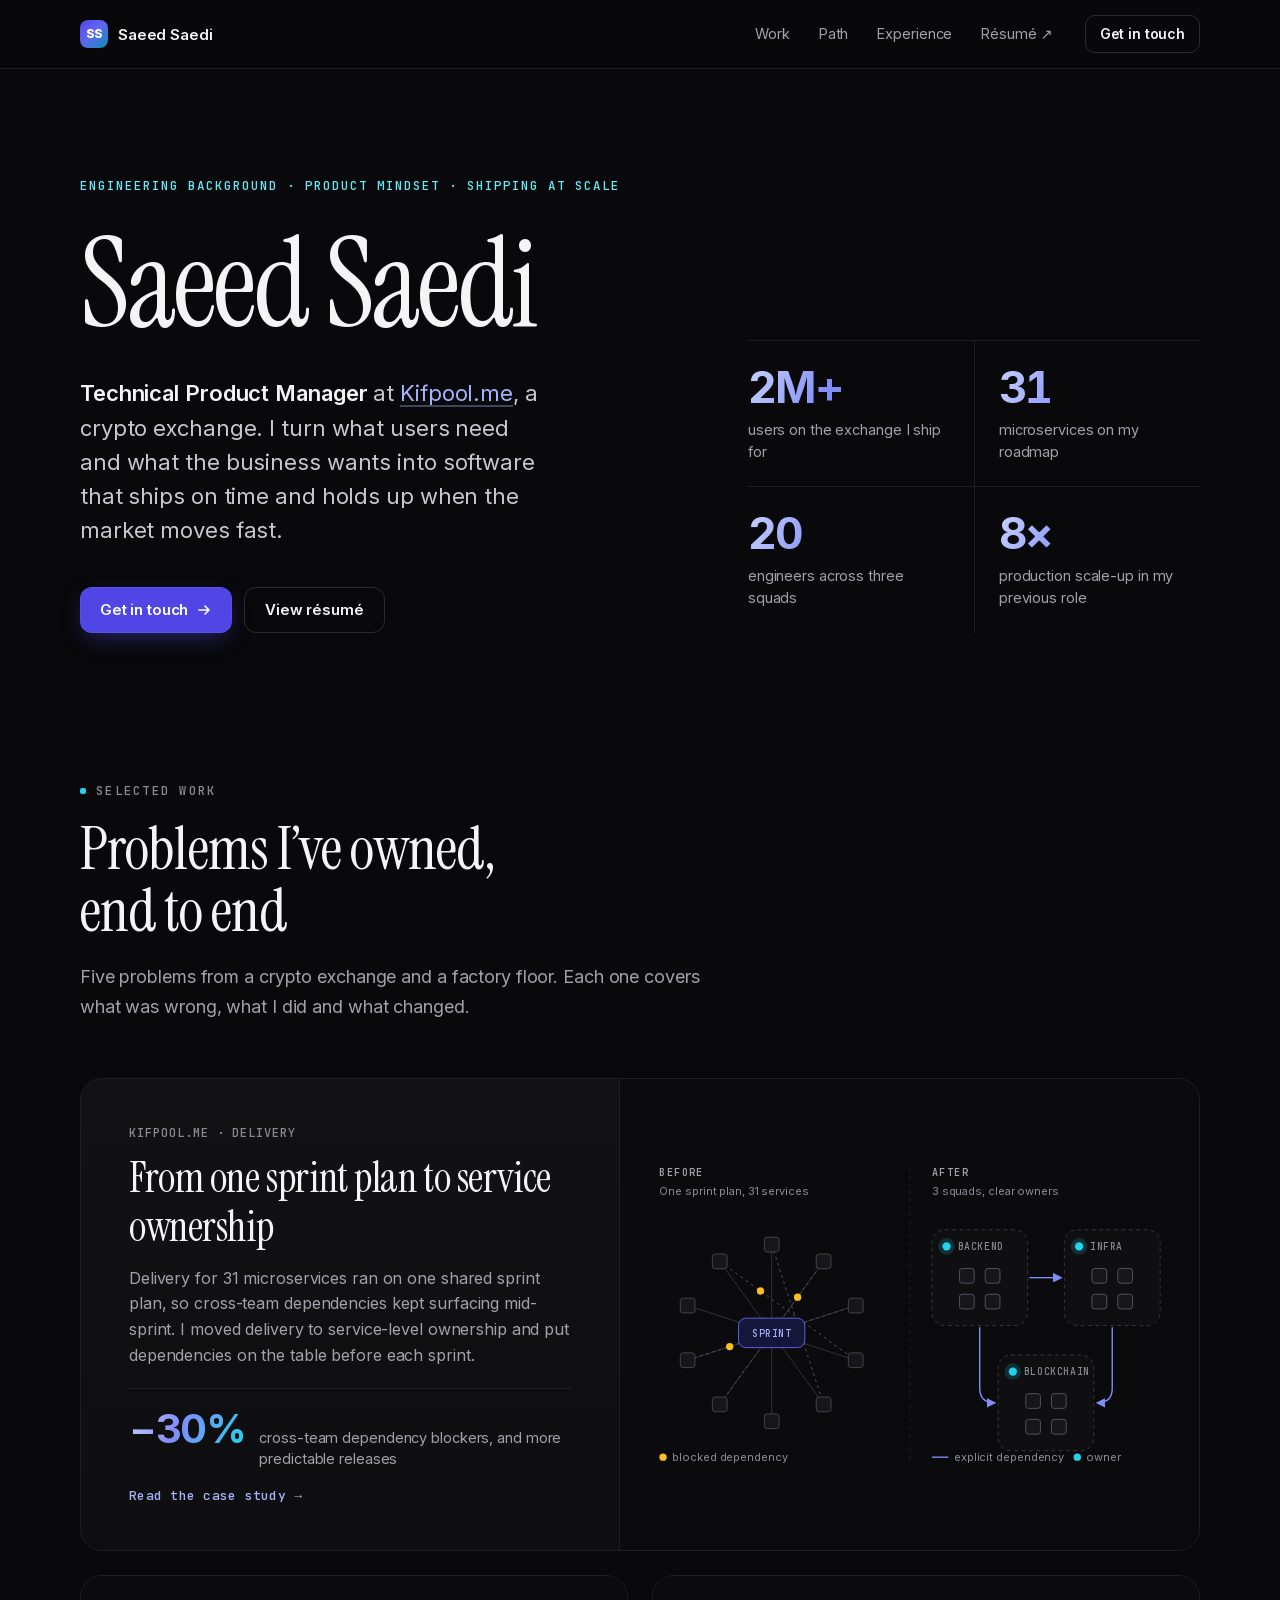
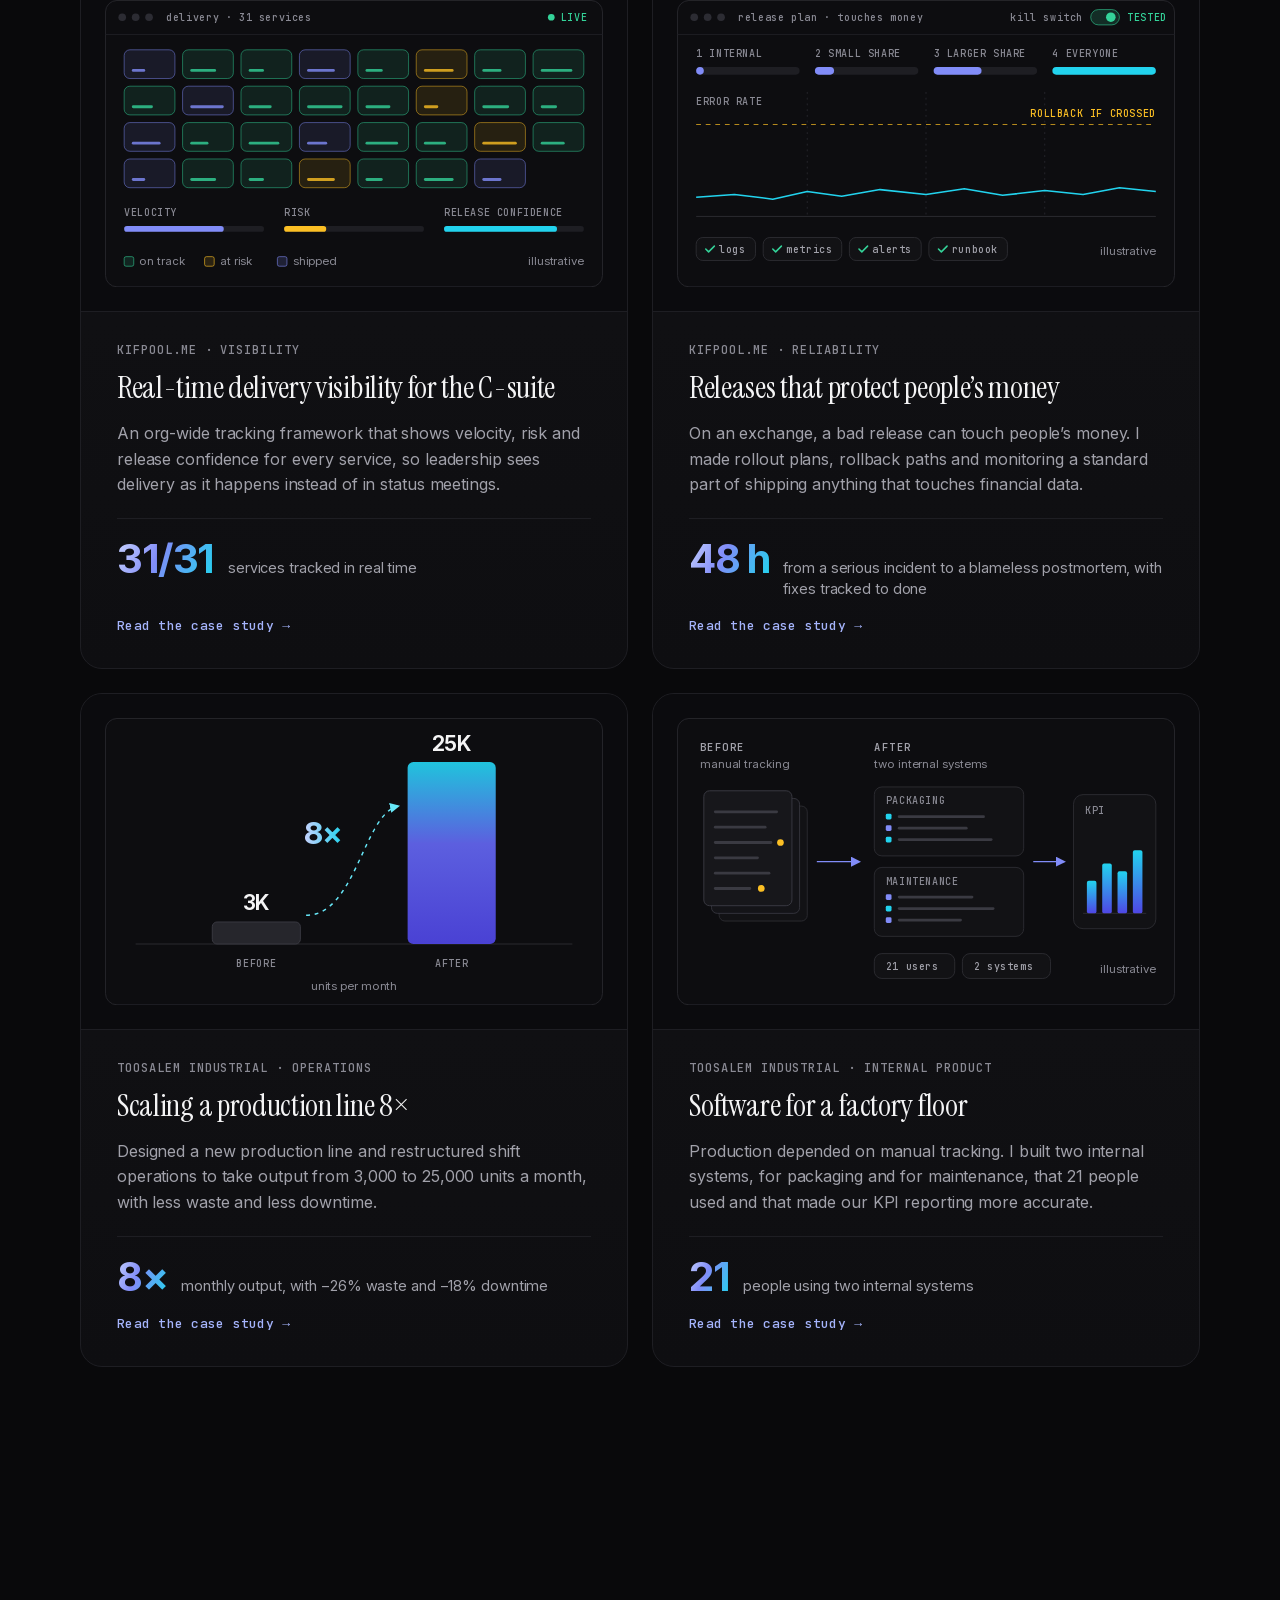
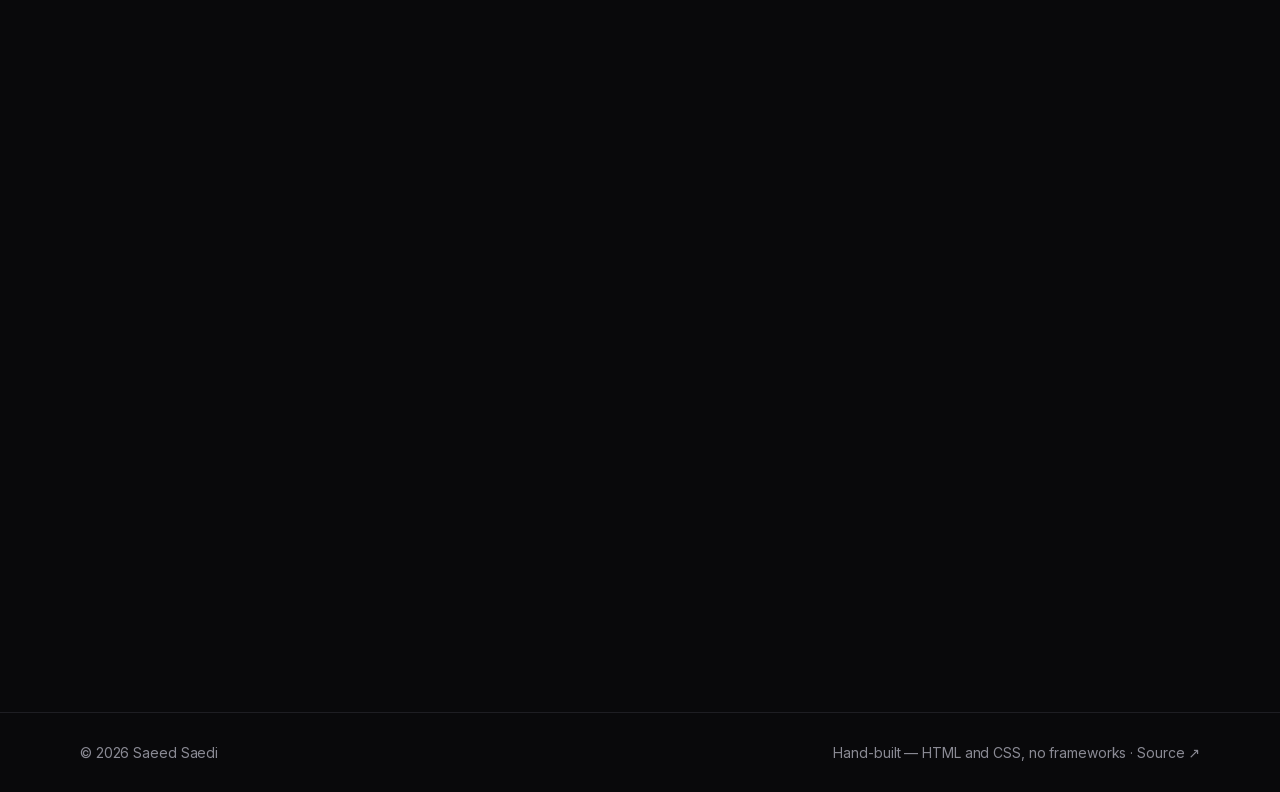
==== commit f0b7f1b8: "perf: render below-the-fold sections lazily After the redesign, live mobile Lighthouse dropped from " ====
--- a/index.html
+++ b/index.html
@@ -31,6 +31,7 @@
   <!-- Self-hosted fonts (@font-face in style.css); preload the two used above the fold -->
   <link rel="preload" href="assets/fonts/inter-latin.woff2" as="font" type="font/woff2" crossorigin />
   <link rel="preload" href="assets/fonts/instrument-serif-regular.woff2" as="font" type="font/woff2" crossorigin />
+  <link rel="preload" href="assets/fonts/jetbrains-mono-latin.woff2" as="font" type="font/woff2" crossorigin />
   <link rel="stylesheet" href="style.css" />
 
   <!-- Structured data -->
--- a/style.css
+++ b/style.css
@@ -142,6 +142,10 @@
 
 /* ─── Sections ─────────────────────────────────────── */
 .section { padding-top: 152px; }
+/* Skip style, layout and paint for sections until they come near the viewport.
+   The diagrams make the page heavy; this keeps the first render to the hero.
+   'auto' remembers each section's real size once it has been rendered. */
+.section, .contact { content-visibility: auto; contain-intrinsic-size: auto 900px; }
 .section__head { display: flex; align-items: end; justify-content: space-between; gap: 24px; flex-wrap: wrap; }
 
 /* ─── The path (career arc) ────────────────────────── */
